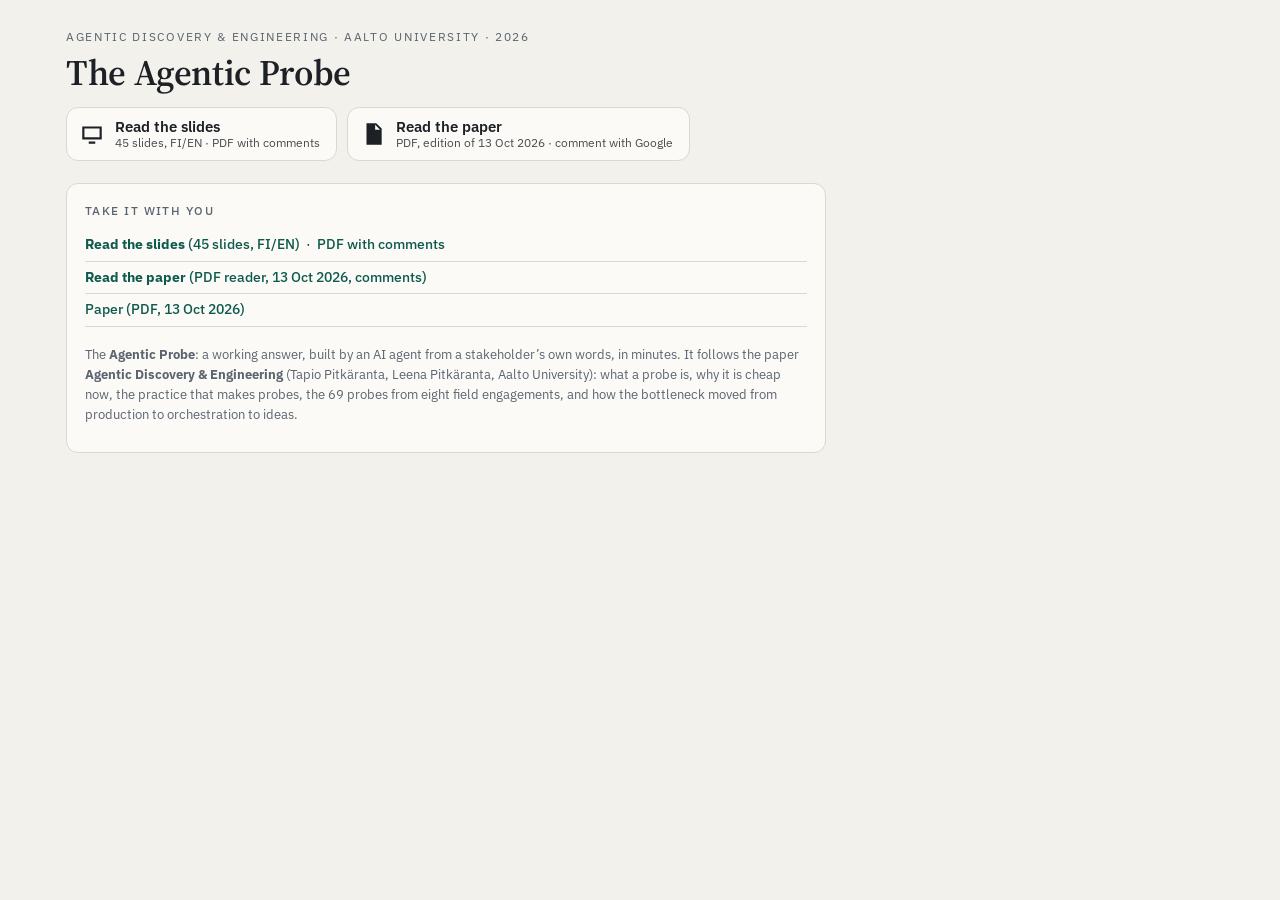
==== agentic-discovery/index.html @ 9e7804da "Publish agentic-discovery (45 slides per language, 20261013-0651)" ====
<!DOCTYPE html>
<html lang="en"><head><meta charset="utf-8">
<meta name="viewport" content="width=device-width,initial-scale=1,viewport-fit=cover">
<meta name="robots" content="noindex,nofollow">
<title>The Agentic Probe — Talk</title>
<link rel="preconnect" href="https://fonts.googleapis.com"><link rel="preconnect" href="https://fonts.gstatic.com" crossorigin>
<link href="https://fonts.googleapis.com/css2?family=IBM+Plex+Sans:wght@400;500;600&family=IBM+Plex+Mono:wght@400&family=Source+Serif+4:opsz,wght@8..60,400;8..60,500;8..60,600;8..60,700&family=Inter:wght@400;500;600;700&family=JetBrains+Mono:wght@400;500;600&display=swap" rel="stylesheet">
<link rel="icon" href="data:image/svg+xml,%3Csvg xmlns='http://www.w3.org/2000/svg' viewBox='0 0 32 32'%3E%3Crect width='32' height='32' rx='7' fill='%230e5a4c'/%3E%3Cpath d='M12 9l12 7-12 7z' fill='%23fbfaf7'/%3E%3C/svg%3E">
<style>
/* ---- The deck's own styles (talk/deck.html), scoped under .deck.v-talk by tools/build.mjs ---- */
.deck.v-talk{
  --paper:#f6f4ee; --card:#ffffff; --ink:#151821; --ink2:#3a3f4d; --muted:#6b7080; --line:#dedad0; --line2:#ebe8df;
  --ad:#0d7a6b; --ad-2:#14a08c; --ad-soft:#d9efe9; --ad-tint:#eef8f5;
  --ae:#4038b8; --ae-2:#6a63e0; --ae-soft:#e2e0f8; --ae-tint:#f1f0fc;
  --hot:#e0561b; --hot-soft:#fde6d8; --amber:#b86e0b; --amber-soft:#fbefd9;
  --night:#0d1220; --night-2:#161d31; --night-ink:#eef0f6; --night-muted:#9aa3b8;
  --serif:"Source Serif 4", Georgia, serif; --sans:Inter, system-ui, sans-serif; --mono:"JetBrains Mono", ui-monospace, monospace;
}
.deck.v-talk *{box-sizing:border-box;margin:0;padding:0}
.deck.v-talk #stage{position:fixed;left:50%;top:50%;width:1280px;height:720px;transform-origin:0 0}
.deck.v-talk .slide{position:absolute;inset:0;width:1280px;height:720px;background:var(--paper);overflow:hidden;
  opacity:0;pointer-events:none;transition:opacity .45s ease}
.deck.v-talk .slide.active{opacity:1;pointer-events:auto}
.deck.v-talk .slide{color:var(--ink)}
.deck.v-talk .slide.dark{color:var(--night-ink);background:radial-gradient(1200px 700px at 78% 30%, var(--c-1b2440) 0%, var(--night) 62%);color:var(--night-ink)}
.deck.v-talk .kicker{position:absolute;left:72px;top:52px;font:600 13px/1 var(--mono);letter-spacing:.14em;text-transform:uppercase;color:var(--muted);display:flex;gap:10px;align-items:center}
.deck.v-talk .kicker i{width:8px;height:8px;border-radius:50%;background:var(--ad);display:inline-block}
.deck.v-talk .dark .kicker{color:var(--night-muted)}
.deck.v-talk h1{position:absolute;left:72px;top:80px;width:1136px;font:600 42px/1.14 var(--serif);letter-spacing:-.012em;color:var(--ink)}
.deck.v-talk .dark h1{color:var(--night-head)}
.deck.v-talk h1 em{font-style:normal;color:var(--ad)}
.deck.v-talk .lede{position:absolute;left:72px;top:190px;width:1000px;font:400 19px/1.5 var(--sans);color:var(--ink2)}
.deck.v-talk .foot{position:absolute;left:72px;right:72px;bottom:28px;display:flex;justify-content:space-between;font:500 12px/1 var(--mono);color:var(--muted);letter-spacing:.04em;border-top:1px solid var(--line);padding-top:12px}
.deck.v-talk .dark .foot{border-color:var(--c-27304a);color:var(--night-muted)}
.deck.v-talk .src{position:absolute;left:72px;bottom:58px;font:400 12.5px/1.4 var(--sans);color:var(--muted);width:1136px}
.deck.v-talk .dark .src{color:var(--night-muted)}
.deck.v-talk svg text{font-family:var(--sans)}
.deck.v-talk .slide svg text{fill:var(--ink)}
.deck.v-talk .slide.dark svg text{fill:var(--night-ink)}
.deck.v-talk .mono{font-family:var(--mono)}
.deck.v-talk b,.deck.v-talk strong{font-weight:600}
.deck.v-talk .card{background:var(--card);border:1px solid var(--line);border-radius:14px}
.deck.v-talk .tag{display:inline-block;font:600 11px/1 var(--mono);letter-spacing:.12em;text-transform:uppercase;padding:6px 9px;border-radius:999px}
.deck.v-talk .tag.ad{background:var(--ad-soft);color:var(--ad)}
.deck.v-talk .tag.ae{background:var(--ae-soft);color:var(--ae)}
.deck.v-talk .tag.hot{background:var(--hot-soft);color:var(--hot)}
.deck.v-talk .tag.am{background:var(--amber-soft);color:var(--amber)}
.deck.v-talk .a{opacity:0;transform:translateY(12px)}
.deck.v-talk .slide.active .a{animation:up .7s cubic-bezier(.2,.7,.2,1) forwards;animation-delay:var(--d,0s)}
.deck.v-talk .grow{transform:scaleX(0);transform-box:fill-box;transform-origin:left center}
.deck.v-talk .slide.active .grow{animation:gx .9s cubic-bezier(.2,.7,.2,1) forwards;animation-delay:var(--d,.2s)}
.deck.v-talk .growy{transform:scaleY(0);transform-box:fill-box;transform-origin:center bottom}
.deck.v-talk .slide.active .growy{animation:gy .9s cubic-bezier(.2,.7,.2,1) forwards;animation-delay:var(--d,.2s)}
.deck.v-talk .draw{stroke-dasharray:var(--len,1200);stroke-dashoffset:var(--len,1200)}
.deck.v-talk .slide.active .draw{animation:dr 1.4s ease forwards;animation-delay:var(--d,.2s)}
.deck.v-talk .flow{animation:flow 3.2s linear infinite;animation-delay:var(--d,0s);opacity:0}
.deck.v-talk .pulse{animation:pulse 2.4s ease-in-out infinite}
.deck.v-talk #bar{position:fixed;left:0;bottom:0;height:3px;background:var(--ad-2);transition:width .4s ease;z-index:5}
.deck.v-talk #notes{position:fixed;left:0;right:0;bottom:0;max-height:34vh;overflow:auto;background:rgba(10,13,22,.96);color:var(--c-e8eaf2);
  font:400 17px/1.6 var(--sans);padding:18px 28px 26px;border-top:1px solid var(--c-2a3350);display:none;z-index:6}
.deck.v-talk #notes h4{font:600 12px/1 var(--mono);letter-spacing:.12em;text-transform:uppercase;color:var(--c-8f99b3);margin-bottom:10px}
.deck.v-talk #notes p{margin:0 0 .6em;max-width:1100px}
.deck.v-talk #hint{position:fixed;right:16px;top:12px;font:500 12px/1 var(--mono);color:var(--c-7d869c);z-index:4;opacity:.8}
.deck.v-talk #hint kbd{border:1px solid var(--c-39425c);border-radius:4px;padding:2px 5px;margin:0 2px;color:var(--c-c9cfdd)}
.deck.v-talk aside.notes{display:none}
.deck.v-talk #tbar{display:none}
.deck.v-talk #tbar button{width:40px;height:40px;border-radius:50%;border:0;background:transparent;color:inherit;font:400 24px/1 var(--sans);cursor:pointer;-webkit-tap-highlight-color:transparent}
.deck.v-talk #tbar button:active{background:rgba(255,255,255,.14)}
.deck.v-talk #tbar #tStyle,.deck.v-talk #tbar #tFs{font:600 14px/1 var(--sans);width:36px;height:36px;color:#b8c0d4}
.deck.v-talk #tbar #tPos{min-width:58px;text-align:center;letter-spacing:.04em}
.deck.v-talk #tbar .sp{width:1px;height:20px;background:rgba(255,255,255,.18);margin:0 2px}
.deck.v-talk #rot{display:none}
.deck.v-talk #s0 .ttl{position:absolute;left:72px;top:150px;width:560px;font:600 76px/1.0 var(--serif);letter-spacing:-.02em;color:var(--night-head)}
.deck.v-talk #s0 .ttl span{color:var(--c-7fe0cc)}
.deck.v-talk #s0 .sub{position:absolute;left:72px;top:330px;width:540px;font:400 25px/1.34 var(--serif);color:var(--c-d7dbe7)}
.deck.v-talk #s0 .sub em{font-style:normal;color:var(--c-ff9a62)}
.deck.v-talk #s0 .who{position:absolute;left:72px;top:450px;font:500 16px/1.6 var(--sans);color:var(--c-c3c9d8)}
.deck.v-talk #s0 .who small{display:block;color:var(--night-muted);font-size:14px}
.deck.v-talk #s0 .art{position:absolute;left:640px;top:96px;width:590px;height:420px}
.deck.v-talk #s0 .stats{position:absolute;left:72px;right:72px;top:560px;display:grid;grid-template-columns:repeat(4,1fr);gap:16px}
.deck.v-talk #s0 .stats div{border-top:1px solid var(--c-2b3552);padding-top:14px}
.deck.v-talk #s0 .stats b{display:block;font:600 34px/1 var(--serif);color:var(--night-head)}
.deck.v-talk #s0 .stats span{font:400 14px/1.4 var(--sans);color:var(--night-muted)}
.deck.v-talk #s0 .stats div:first-child b{color:var(--c-7fe0cc)}
.deck.v-talk #s1 .defq{position:absolute;left:72px;top:200px;width:560px;padding:16px 20px;font:400 18px/1.45 var(--serif);color:var(--ink2);border-left:4px solid var(--ad)}
.deck.v-talk #s1 .defq small{display:block;font:600 11px/1 var(--mono);letter-spacing:.12em;color:var(--ad);margin-bottom:8px}
.deck.v-talk #s1 .defq b{color:var(--ink)}
.deck.v-talk #s1 .props{position:absolute;left:72px;top:408px;width:560px;display:flex;flex-direction:column;gap:12px}
.deck.v-talk #s1 .prop{display:grid;grid-template-columns:44px 1fr;gap:14px;align-items:center}
.deck.v-talk #s1 .prop svg{width:44px;height:44px}
.deck.v-talk #s1 .prop h3{font:600 18px/1.2 var(--serif);color:var(--ink)}
.deck.v-talk #s1 .prop p{font:400 14.5px/1.4 var(--sans);color:var(--ink2);margin-top:2px}
.deck.v-talk #s1 .vs{position:absolute;left:668px;top:200px;width:540px}
.deck.v-talk #s1 .vh,.deck.v-talk #s1 .vr{display:grid;grid-template-columns:118px 1fr 1fr;gap:10px;align-items:stretch}
.deck.v-talk #s1 .vh{margin-bottom:8px}
.deck.v-talk #s1 .vh b{font:600 12px/1 var(--mono);letter-spacing:.12em;text-transform:uppercase;padding:9px 12px;border-radius:8px}
.deck.v-talk #s1 .vh .pt{background:var(--c-ecebe6);color:var(--c-6a6d76)}
.deck.v-talk #s1 .vh .pr{background:var(--ad);color:var(--c-fff-fg)}
.deck.v-talk #s1 .vr{margin-bottom:8px}
.deck.v-talk #s1 .vr span{font:500 12.5px/1.3 var(--sans);color:var(--muted);padding-top:8px}
.deck.v-talk #s1 .vr i{font-style:normal;font:400 14px/1.35 var(--sans);padding:8px 12px;border-radius:8px}
.deck.v-talk #s1 .vr .pt{background:var(--c-f1f0eb);color:var(--c-6a6d76)}
.deck.v-talk #s1 .vr .pr{background:var(--ad-tint);color:var(--ink);border:1px solid var(--ad-soft)}
.deck.v-talk #s1 .echo{position:absolute;left:668px;top:478px;width:540px;display:grid;grid-template-columns:1fr 34px 1.25fr;align-items:center}
.deck.v-talk #s1 .bub{padding:12px 14px;border-radius:14px;font:400 16px/1.3 var(--serif)}
.deck.v-talk #s1 .bub small{display:block;font:600 10.5px/1 var(--mono);letter-spacing:.12em;text-transform:uppercase;margin-bottom:7px}
.deck.v-talk #s1 .bub.old{background:var(--c-ecebe6);color:var(--c-6a6d76)}
.deck.v-talk #s1 .bub.new{background:var(--ad);color:var(--c-fff-fg)}
.deck.v-talk #s1 .bub.new small{color:var(--c-b9efe3)}
.deck.v-talk #s1 .arr{text-align:center;font:400 24px/1 var(--sans);color:var(--ad)}
.deck.v-talk #s2 .stair{position:absolute;left:60px;top:206px;width:720px;height:380px}
.deck.v-talk #s2 .facts{position:absolute;left:824px;top:206px;width:384px;display:flex;flex-direction:column;gap:12px}
.deck.v-talk #s2 .fact{padding:12px 18px 11px}
.deck.v-talk #s2 .fact b{display:block;font:600 30px/1 var(--serif);color:var(--hot)}
.deck.v-talk #s2 .fact p{font:400 15px/1.42 var(--sans);color:var(--ink2);margin-top:6px}
.deck.v-talk #s2 .fact small{display:block;font:500 11.5px/1.3 var(--mono);color:var(--muted);margin-top:6px}
.deck.v-talk #s2 .premise{position:absolute;left:72px;top:612px;width:1136px;font:italic 400 19px/1.3 var(--serif);color:var(--ink2)}
.deck.v-talk #s2 .premise b{font-style:normal;color:var(--ink)}
.deck.v-talk #s3 .chart{position:absolute;left:60px;top:218px;width:1160px;height:300px}
.deck.v-talk #s3 .calls{position:absolute;left:72px;top:530px;width:1136px;display:grid;grid-template-columns:1fr 1fr 1.3fr;gap:16px}
.deck.v-talk #s3 .calls div{padding:14px 18px}
.deck.v-talk #s3 .calls b{font:600 28px/1 var(--serif);color:var(--ink);display:block}
.deck.v-talk #s3 .calls span{font:400 14.5px/1.4 var(--sans);color:var(--ink2);display:block;margin-top:6px}
.deck.v-talk #s3 .calls .key{background:var(--ad-tint);border-color:var(--ad-soft)}
.deck.v-talk #s3 .calls .key b{color:var(--ad)}
.deck.v-talk #s6 .flowsvg{position:absolute;left:72px;top:212px;width:1136px;height:330px}
.deck.v-talk #s6 .cmpx{position:absolute;left:72px;top:552px;width:1136px;display:grid;grid-template-columns:1fr 1fr;gap:18px}
.deck.v-talk #s6 .cmpx div{padding:12px 16px;font:400 15px/1.45 var(--sans);color:var(--ink2);border-left:4px solid}
.deck.v-talk #s6 .cmpx .l{border-color:var(--ad);background:var(--ad-tint)}
.deck.v-talk #s6 .cmpx .r{border-color:var(--ae);background:var(--ae-tint)}
.deck.v-talk #s6 .cmpx b{color:var(--ink)}
.deck.v-talk #s4 .types{position:absolute;left:72px;top:204px;width:1136px;display:grid;grid-template-columns:repeat(4,1fr);gap:16px}
.deck.v-talk #s4 .type{padding:16px 16px;height:356px}
.deck.v-talk #s4 .type svg{width:100%;height:150px;display:block;border-radius:8px;background:var(--ad-tint)}
.deck.v-talk #s4 .type h3{font:600 20px/1.2 var(--serif);margin-top:16px;color:var(--ink)}
.deck.v-talk #s4 .type p{font:400 14px/1.45 var(--sans);color:var(--ink2);margin-top:6px}
.deck.v-talk #s4 .type p.w{font:600 12px/1.3 var(--mono);letter-spacing:.06em;text-transform:uppercase;color:var(--ad);margin-top:8px}
.deck.v-talk #s4 .trait{position:absolute;left:72px;top:592px;width:1136px;font:400 18px/1.4 var(--serif);color:var(--ink2)}
.deck.v-talk #s4 .trait b{color:var(--ink)}
.deck.v-talk #s5 .modes{position:absolute;left:72px;top:206px;width:1136px;display:grid;grid-template-columns:1fr 1fr;gap:22px}
.deck.v-talk #s5 .md{padding:16px 20px 14px;height:404px;position:relative}
.deck.v-talk #s5 .md h3{font:600 22px/1.2 var(--serif);margin:10px 0 2px}
.deck.v-talk #s5 .md .q{font:italic 400 16px/1.3 var(--serif);color:var(--muted)}
.deck.v-talk #s5 .md svg{width:100%;height:168px;display:block;margin-top:6px}
.deck.v-talk #s5 .quote{font:400 16.5px/1.4 var(--serif);padding:10px 14px;border-radius:10px;margin-top:6px}
.deck.v-talk #s5 .pv .quote{background:var(--amber-soft);color:var(--c-5d3a07)}
.deck.v-talk #s5 .sp .quote{background:var(--ad-tint);color:var(--c-0b4a41)}
.deck.v-talk #s5 .out{font:400 14px/1.4 var(--sans);color:var(--ink2);margin-top:10px}
.deck.v-talk #s5 .both{position:absolute;left:72px;top:626px;width:1136px;font:400 17px/1.3 var(--sans);color:var(--ink2)}
.deck.v-talk #s5 .both b{color:var(--ink)}
.deck.v-talk #s7 .roles{position:absolute;left:72px;top:198px;width:1136px;display:grid;grid-template-columns:repeat(3,1fr);gap:18px}
.deck.v-talk #s7 .role{padding:16px 18px;display:grid;grid-template-columns:56px 1fr;gap:14px;align-items:start;height:128px}
.deck.v-talk #s7 .role svg{width:56px;height:56px}
.deck.v-talk #s7 .role h3{font:600 20px/1.1 var(--serif)}
.deck.v-talk #s7 .role p{font:400 14.5px/1.4 var(--sans);color:var(--ink2);margin-top:6px}
.deck.v-talk #s7 .role.orc{border:2px solid var(--hot);background:var(--c-fffaf6)}
.deck.v-talk #s7 .pipe{position:absolute;left:72px;top:352px;width:1136px;height:210px}
.deck.v-talk #s7 .note{position:absolute;left:72px;top:582px;width:1136px;display:grid;grid-template-columns:1fr 1fr;gap:18px}
.deck.v-talk #s7 .note div{padding:12px 16px;font:400 15px/1.45 var(--sans);color:var(--ink2)}
.deck.v-talk #s7 .note .zero{background:var(--ad-tint);border-color:var(--ad-soft)}
.deck.v-talk #s7 .note .warn{background:var(--hot-soft);border-color:var(--c-f7cfb8)}
.deck.v-talk #s7 .note b{color:var(--ink)}
.deck.v-talk #s8 .rings{position:absolute;left:84px;top:180px;width:470px;height:470px}
.deck.v-talk #s8 .layers{position:absolute;left:620px;top:212px;width:588px;display:flex;flex-direction:column;gap:12px}
.deck.v-talk #s8 .lyr{display:grid;grid-template-columns:14px 1fr;gap:14px;padding:12px 16px}
.deck.v-talk #s8 .lyr i{width:14px;height:14px;border-radius:50%;margin-top:5px}
.deck.v-talk #s8 .lyr h3{font:600 17px/1.25 var(--sans)}
.deck.v-talk #s8 .lyr p{font:400 14.5px/1.42 var(--sans);color:var(--ink2);margin-top:3px}
.deck.v-talk #s8 .obs{padding:14px 18px;background:var(--night);color:var(--c-e7eaf2);border:0;font:400 16px/1.45 var(--serif)}
.deck.v-talk #s8 .obs small{display:block;font:600 11px/1 var(--mono);letter-spacing:.12em;color:var(--c-7fe0cc);margin-bottom:8px}
.deck.v-talk #s9 .nums{position:absolute;left:72px;top:206px;width:440px;display:grid;grid-template-columns:1fr 1fr;gap:14px}
.deck.v-talk #s9 .num{padding:16px 18px;height:132px}
.deck.v-talk #s9 .num b{display:block;font:600 46px/1 var(--serif);color:var(--ink)}
.deck.v-talk #s9 .num span{display:block;font:400 14px/1.35 var(--sans);color:var(--ink2);margin-top:8px}
.deck.v-talk #s9 .num.hl{background:var(--ad);border-color:var(--ad)}
.deck.v-talk #s9 .num.hl b,.deck.v-talk #s9 .num.hl span{color:var(--c-fff-fg)}
.deck.v-talk #s9 .cats{position:absolute;left:548px;top:200px;width:660px;height:420px}
.deck.v-talk #s9 .legend{position:absolute;left:548px;top:622px;font:400 13px/1 var(--sans);color:var(--muted);display:flex;gap:18px;align-items:center}
.deck.v-talk #s9 .legend i{display:inline-block;width:12px;height:12px;border-radius:3px;margin-right:6px;vertical-align:-2px}
.deck.v-talk #s10 .sq{position:absolute;left:60px;top:196px;width:420px;height:420px}
.deck.v-talk #s10 .lol{position:absolute;left:520px;top:206px;width:690px;height:360px}
.deck.v-talk #s10 .agg{position:absolute;left:520px;top:576px;width:688px;font:400 15px/1.45 var(--sans);color:var(--ink2)}
.deck.v-talk #s10 .agg b{color:var(--ink)}
.deck.v-talk #s11 .burst{position:absolute;left:60px;top:200px;width:1160px;height:330px}
.deck.v-talk #s11 .facts4{position:absolute;left:72px;top:548px;width:1136px;display:grid;grid-template-columns:repeat(4,1fr);gap:16px}
.deck.v-talk #s11 .facts4 div{padding:12px 16px}
.deck.v-talk #s11 .facts4 b{display:block;font:600 30px/1 var(--serif)}
.deck.v-talk #s11 .facts4 span{display:block;font:400 13.5px/1.35 var(--sans);color:var(--ink2);margin-top:6px}
.deck.v-talk #s12 .stages{position:absolute;left:72px;top:206px;width:1136px;display:grid;grid-template-columns:repeat(3,1fr);gap:20px}
.deck.v-talk #s12 .stg{background:var(--night-2);border:1px solid var(--c-27304a);border-radius:14px;padding:16px 18px 16px;height:318px}
.deck.v-talk #s12 .stg .n{font:600 12px/1 var(--mono);letter-spacing:.12em;color:var(--night-muted)}
.deck.v-talk #s12 .stg h3{font:600 21px/1.2 var(--serif);color:var(--night-head);margin:8px 0 4px}
.deck.v-talk #s12 .stg .cc{font:500 13.5px/1.3 var(--mono);color:var(--c-aab3c8)}
.deck.v-talk #s12 .stg svg{width:100%;height:118px;margin:10px 0 6px;display:block}
.deck.v-talk #s12 .stg p{font:400 14.5px/1.42 var(--sans);color:var(--c-cfd5e2)}
.deck.v-talk #s12 .stg .lim{margin-top:10px;font:600 14px/1.3 var(--sans);color:var(--c-ff9a62)}
.deck.v-talk #s12 .stg .lim.ok{color:var(--c-7fe0cc)}
.deck.v-talk #s12 .take{position:absolute;left:72px;top:562px;width:1136px;font:400 23px/1.35 var(--serif);color:var(--c-e8ebf3)}
.deck.v-talk #s12 .take em{font-style:normal;color:var(--c-ff9a62)}
.deck.v-talk #s13 .cases{position:absolute;left:72px;top:214px;width:560px;display:flex;flex-direction:column;gap:14px}
.deck.v-talk #s13 .case{padding:14px 18px}
.deck.v-talk #s13 .case h3{font:600 17px/1.25 var(--sans)}
.deck.v-talk #s13 .case .path{display:flex;align-items:center;gap:8px;margin-top:10px;flex-wrap:wrap}
.deck.v-talk #s13 .case .path span{font:500 12.5px/1 var(--sans);padding:7px 9px;border-radius:8px;background:var(--c-eeece6);color:var(--ink2)}
.deck.v-talk #s13 .case .path span.cf{background:var(--amber-soft);color:var(--c-6b4307)}
.deck.v-talk #s13 .case .path i{font-style:normal;color:var(--muted)}
.deck.v-talk #s13 .big{position:absolute;left:660px;top:214px;width:548px;height:392px;padding:16px 20px}
.deck.v-talk #s13 .big h3{font:600 17px/1.25 var(--sans)}
.deck.v-talk #s13 .big svg{width:100%;height:300px;display:block;margin-top:6px}
.deck.v-talk #s13 .scope{position:absolute;left:72px;top:626px;width:1136px;font:400 14px/1.4 var(--sans);color:var(--muted)}
.deck.v-talk #s15 .tl{position:absolute;left:72px;top:206px;width:1136px;height:180px}
.deck.v-talk #s15 .line{position:absolute;left:72px;top:418px;width:1136px;display:grid;grid-template-columns:330px 40px 1fr;align-items:stretch}
.deck.v-talk #s15 .q{background:var(--ad);color:var(--c-fff-fg);border-radius:14px;padding:18px 20px}
.deck.v-talk #s15 .q small{font:600 11px/1 var(--mono);letter-spacing:.12em;color:var(--c-b9efe3);display:block;margin-bottom:8px}
.deck.v-talk #s15 .q b{font:600 24px/1.2 var(--serif);display:block}
.deck.v-talk #s15 .q span{font:400 14px/1.4 var(--sans);color:var(--c-d6f3ec);display:block;margin-top:8px}
.deck.v-talk #s15 .gap{display:flex;align-items:center;justify-content:center;font:400 28px/1 var(--sans);color:var(--muted)}
.deck.v-talk #s15 .fac{background:var(--ae-tint);border:1px solid var(--ae-soft);border-radius:14px;padding:16px 20px}
.deck.v-talk #s15 .fac small{font:600 11px/1 var(--mono);letter-spacing:.12em;color:var(--ae);display:block}
.deck.v-talk #s15 .steps{display:flex;gap:10px;align-items:center;margin:14px 0 12px}
.deck.v-talk #s15 .steps span{flex:1;text-align:center;font:600 16px/1 var(--sans);padding:14px 0;background:var(--c-fff-bg);border:1px solid var(--ae-soft);border-radius:10px;color:var(--ae)}
.deck.v-talk #s15 .steps i{font-style:normal;color:var(--ae-2)}
.deck.v-talk #s15 .fac p{font:400 14px/1.4 var(--sans);color:var(--ink2)}
.deck.v-talk #s15 .sib{position:absolute;left:72px;top:600px;width:1136px;font:400 18px/1.4 var(--serif);color:var(--ink2)}
.deck.v-talk #s15 .sib b{color:var(--ink)}
.deck.v-talk #s16 .lims{position:absolute;left:72px;top:206px;width:1136px;display:grid;grid-template-columns:repeat(3,1fr);gap:16px}
.deck.v-talk #s16 .lim{padding:16px 18px;height:196px;position:relative}
.deck.v-talk #s16 .lim .k{font:600 12px/1 var(--mono);color:var(--hot);letter-spacing:.1em}
.deck.v-talk #s16 .lim h3{font:600 18px/1.25 var(--serif);margin:8px 0 6px}
.deck.v-talk #s16 .lim p{font:400 14px/1.42 var(--sans);color:var(--ink2)}
.deck.v-talk #s16 .lim .t{position:absolute;left:18px;right:18px;bottom:14px;font:500 12.5px/1.3 var(--sans);color:var(--ad)}
.deck.v-talk #s17 .imp{position:absolute;left:72px;top:206px;width:1136px;display:grid;grid-template-columns:repeat(3,1fr);gap:18px}
.deck.v-talk #s17 .do{padding:20px 20px 18px;height:220px;background:var(--night-2);border:1px solid var(--c-27304a);border-radius:14px}
.deck.v-talk #s17 .do svg{width:44px;height:44px}
.deck.v-talk #s17 .do h3{font:600 22px/1.2 var(--serif);color:var(--night-head);margin:12px 0 8px}
.deck.v-talk #s17 .do p{font:400 14.5px/1.45 var(--sans);color:var(--c-c7cede)}
.deck.v-talk #s17 .contrib{position:absolute;left:72px;top:452px;width:1136px;display:grid;grid-template-columns:repeat(5,1fr);gap:12px}
.deck.v-talk #s17 .contrib div{border-top:2px solid var(--c-2f3a5a);padding-top:10px;font:400 13px/1.4 var(--sans);color:var(--c-aeb6ca)}
.deck.v-talk #s17 .contrib b{display:block;font:600 12px/1 var(--mono);color:var(--c-7fe0cc);letter-spacing:.08em;margin-bottom:6px}
.deck.v-talk #s17 .end{position:absolute;left:72px;top:548px;width:1136px;font:600 27px/1.25 var(--serif);color:var(--night-head)}
.deck.v-talk #s17 .end em{font-style:normal;color:var(--c-ff9a62)}
.deck.v-talk #s17 .contact{position:absolute;left:72px;top:640px;font:400 14px/1.4 var(--sans);color:var(--night-muted)}
.deck.v-talk{--c-0a0d16:#0a0d16;--c-0b4a41:#0b4a41;--c-0b5a4f:#0b5a4f;--c-0d7a6b:#0d7a6b;--c-0f2b2b:#0f2b2b;--c-14a08c:#14a08c;--c-151821:#151821;--c-161d31:#161d31;--c-1a1f3d:#1a1f3d;--c-1b2440:#1b2440;--c-1d2440:#1d2440;--c-27304a:#27304a;--c-2a1a17:#2a1a17;--c-2a3350:#2a3350;--c-2b3552:#2b3552;--c-2f3a5a:#2f3a5a;--c-39425c:#39425c;--c-3a3f4d:#3a3f4d;--c-3a4566:#3a4566;--c-4038b8:#4038b8;--c-5d3a07:#5d3a07;--c-6a6d76:#6a6d76;--c-6b4307:#6b4307;--c-6b7080:#6b7080;--c-7d869c:#7d869c;--c-7fe0cc:#7fe0cc;--c-8a5207:#8a5207;--c-8a8f9c:#8a8f9c;--c-8f99b3:#8f99b3;--c-9aa0ab:#9aa0ab;--c-9aa3b8:#9aa3b8;--c-a9b2ff:#a9b2ff;--c-aab3c8:#aab3c8;--c-aeb6ca:#aeb6ca;--c-b8460f:#b8460f;--c-b86e0b:#b86e0b;--c-b9b5ab:#b9b5ab;--c-b9efe3:#b9efe3;--c-c3c9d8:#c3c9d8;--c-c7cede:#c7cede;--c-c9cfdd:#c9cfdd;--c-cdc9ff:#cdc9ff;--c-cfcac0:#cfcac0;--c-cfd5e2:#cfd5e2;--c-d6f3ec:#d6f3ec;--c-d7dbe7:#d7dbe7;--c-d9efe9:#d9efe9;--c-e0561b:#e0561b;--c-e2e0f8:#e2e0f8;--c-e3dfd5:#e3dfd5;--c-e7eaf2:#e7eaf2;--c-e8eaf2:#e8eaf2;--c-e8ebf3:#e8ebf3;--c-e9b949:#e9b949;--c-e9eeec:#e9eeec;--c-ecebe6:#ecebe6;--c-eeece6:#eeece6;--c-f0b597:#f0b597;--c-f1f0eb:#f1f0eb;--c-f7cfb8:#f7cfb8;--c-fbefd9:#fbefd9;--c-fde6d8:#fde6d8;--c-ff7a3d:#ff7a3d;--c-ff9a62:#ff9a62;--c-fff-bg:#fff;--c-fff-fg:#fff;--c-fffaf6:#fffaf6;--night-head:#fff}
[data-style="midnight"] .deck.v-talk .slide{--r-paper:#0f1424;--r-card:#171e33;--r-ink:#eef1f8;--r-ink2:#c9cfdd;--r-muted:#9aa3b8;--r-muted2:#7f88a0;--r-line:#2a3352;--r-line2:#34406a;--r-grid:#222b47;--r-neutral:#4a5470;--r-neutral-soft:#1f2740;--r-ad:#3fd0b6;--r-ad2:#7fe0cc;--r-ad-soft:#143a38;--r-ad-tint:#12302f;--r-ad-pale:#06231f;--r-ad-deep:#b9efe3;--r-ae:#8f97ff;--r-ae2:#b3b8ff;--r-ae-soft:#23284d;--r-ae-tint:#1b2042;--r-ae-pale:#141838;--r-hot:#ff8a4c;--r-hot-soft:#3a2216;--r-hot-deep:#ffb38a;--r-hot-line:#6b3a22;--r-hot-tint:#26180f;--r-amber:#f0b44c;--r-amber-soft:#33270f;--r-amber-deep:#f6d08a;--r-gold:#c99a2e;--r-night:#0a0e1a;--r-night2:#121a2e;--r-night3:#18203a;--r-night-line:#2a3352;--r-night-ink:#eef0f6;--r-night-muted:#9aa3b8;--r-mint:#7fe0cc;--r-mint2:#3fd0b6;--r-mint-deep:#0f2b2b;--r-peach:#ff9a62;--r-peach2:#ff7a3d;--r-peach-deep:#2a1a17;--r-peri:#a9b2ff;--r-peri2:#7f8cff;--r-on-accent:#0a0e1a;--r-night-head:#ffffff;--r-stage:#05070d;--paper:var(--r-paper);--card:var(--r-card);--ink:var(--r-ink);--ink2:var(--r-ink2);--muted:var(--r-muted);--line:var(--r-line);--line2:var(--r-line2);--ad:var(--r-ad);--ad-2:var(--r-ad2);--ad-soft:var(--r-ad-soft);--ad-tint:var(--r-ad-tint);--ae:var(--r-ae);--ae-2:var(--r-ae2);--ae-soft:var(--r-ae-soft);--ae-tint:var(--r-ae-tint);--hot:var(--r-hot);--hot-soft:var(--r-hot-soft);--amber:var(--r-amber);--amber-soft:var(--r-amber-soft);--night:var(--r-night);--night-2:var(--r-night2);--night-ink:var(--r-night-ink);--night-muted:var(--r-night-muted);--c-0a0d16:var(--r-stage);--c-0b4a41:var(--r-ad-deep);--c-0b5a4f:var(--r-ad-deep);--c-0d7a6b:var(--r-ad);--c-0f2b2b:var(--r-mint-deep);--c-14a08c:var(--r-ad2);--c-151821:var(--r-ink);--c-161d31:var(--r-night2);--c-1a1f3d:var(--r-night3);--c-1b2440:var(--r-night3);--c-1d2440:var(--r-night3);--c-27304a:var(--r-night-line);--c-2a1a17:var(--r-peach-deep);--c-2a3350:var(--r-night-line);--c-2b3552:var(--r-night-line);--c-2f3a5a:var(--r-night-line);--c-39425c:var(--r-night-line);--c-3a3f4d:var(--r-ink2);--c-3a4566:var(--r-night-line);--c-4038b8:var(--r-ae);--c-5d3a07:var(--r-amber-deep);--c-6a6d76:var(--r-muted);--c-6b4307:var(--r-amber-deep);--c-6b7080:var(--r-muted);--c-7d869c:var(--r-night-muted);--c-7fe0cc:var(--r-mint);--c-8a5207:var(--r-amber-deep);--c-8a8f9c:var(--r-muted2);--c-8f99b3:var(--r-night-muted);--c-9aa0ab:var(--r-muted2);--c-9aa3b8:var(--r-night-muted);--c-a9b2ff:var(--r-peri);--c-aab3c8:var(--r-night-muted);--c-aeb6ca:var(--r-night-muted);--c-b8460f:var(--r-hot-deep);--c-b86e0b:var(--r-amber);--c-b9b5ab:var(--r-neutral);--c-b9efe3:var(--r-ad-pale);--c-c3c9d8:var(--r-night-ink);--c-c7cede:var(--r-night-ink);--c-c9cfdd:var(--r-night-ink);--c-cdc9ff:var(--r-ae-pale);--c-cfcac0:var(--r-line2);--c-cfd5e2:var(--r-night-ink);--c-d6f3ec:var(--r-ad-pale);--c-d7dbe7:var(--r-night-ink);--c-d9efe9:var(--r-ad-soft);--c-e0561b:var(--r-hot);--c-e2e0f8:var(--r-ae-soft);--c-e3dfd5:var(--r-grid);--c-e7eaf2:var(--r-night-ink);--c-e8eaf2:var(--r-night-ink);--c-e8ebf3:var(--r-night-ink);--c-e9b949:var(--r-gold);--c-e9eeec:var(--r-ad-tint);--c-ecebe6:var(--r-neutral-soft);--c-eeece6:var(--r-neutral-soft);--c-f0b597:var(--r-hot-line);--c-f1f0eb:var(--r-neutral-soft);--c-f7cfb8:var(--r-hot-line);--c-fbefd9:var(--r-amber-soft);--c-fde6d8:var(--r-hot-soft);--c-ff7a3d:var(--r-peach2);--c-ff9a62:var(--r-peach);--c-fff-bg:var(--r-card);--c-fff-fg:var(--r-on-accent);--c-fffaf6:var(--r-hot-tint);--night-head:var(--r-night-head)}
[data-style="nordic"] .deck.v-talk .slide{--r-paper:#f4f7fa;--r-card:#ffffff;--r-ink:#0f1b2d;--r-ink2:#34445c;--r-muted:#5f6f86;--r-muted2:#8593a8;--r-line:#d5dde7;--r-line2:#c3cfdc;--r-grid:#e1e8f0;--r-neutral:#b7c2cf;--r-neutral-soft:#e6ebf1;--r-ad:#1f6f5c;--r-ad2:#2f9479;--r-ad-soft:#d5ebe3;--r-ad-tint:#edf6f2;--r-ad-pale:#c9eadd;--r-ad-deep:#13493c;--r-ae:#1d4e89;--r-ae2:#3b74b8;--r-ae-soft:#dbe6f4;--r-ae-tint:#f0f5fb;--r-ae-pale:#c8dbf2;--r-hot:#e2574c;--r-hot-soft:#fbe1de;--r-hot-deep:#b23a31;--r-hot-line:#f2b3ad;--r-hot-tint:#fff7f6;--r-amber:#c07a12;--r-amber-soft:#f8ecd5;--r-amber-deep:#6f4608;--r-gold:#e3b341;--r-night:#0d1b2e;--r-night2:#13263f;--r-night3:#1a3050;--r-night-line:#2a4466;--r-night-ink:#eaf1f8;--r-night-muted:#9db0c6;--r-mint:#8fd9c4;--r-mint2:#4cc2a3;--r-mint-deep:#0e2f2a;--r-peach:#ff9b8f;--r-peach2:#ff7466;--r-peach-deep:#3a1a17;--r-peri:#a9c7f0;--r-peri2:#6f9fe0;--r-on-accent:#ffffff;--r-night-head:#ffffff;--r-stage:#08111d;--paper:var(--r-paper);--card:var(--r-card);--ink:var(--r-ink);--ink2:var(--r-ink2);--muted:var(--r-muted);--line:var(--r-line);--line2:var(--r-line2);--ad:var(--r-ad);--ad-2:var(--r-ad2);--ad-soft:var(--r-ad-soft);--ad-tint:var(--r-ad-tint);--ae:var(--r-ae);--ae-2:var(--r-ae2);--ae-soft:var(--r-ae-soft);--ae-tint:var(--r-ae-tint);--hot:var(--r-hot);--hot-soft:var(--r-hot-soft);--amber:var(--r-amber);--amber-soft:var(--r-amber-soft);--night:var(--r-night);--night-2:var(--r-night2);--night-ink:var(--r-night-ink);--night-muted:var(--r-night-muted);--c-0a0d16:var(--r-stage);--c-0b4a41:var(--r-ad-deep);--c-0b5a4f:var(--r-ad-deep);--c-0d7a6b:var(--r-ad);--c-0f2b2b:var(--r-mint-deep);--c-14a08c:var(--r-ad2);--c-151821:var(--r-ink);--c-161d31:var(--r-night2);--c-1a1f3d:var(--r-night3);--c-1b2440:var(--r-night3);--c-1d2440:var(--r-night3);--c-27304a:var(--r-night-line);--c-2a1a17:var(--r-peach-deep);--c-2a3350:var(--r-night-line);--c-2b3552:var(--r-night-line);--c-2f3a5a:var(--r-night-line);--c-39425c:var(--r-night-line);--c-3a3f4d:var(--r-ink2);--c-3a4566:var(--r-night-line);--c-4038b8:var(--r-ae);--c-5d3a07:var(--r-amber-deep);--c-6a6d76:var(--r-muted);--c-6b4307:var(--r-amber-deep);--c-6b7080:var(--r-muted);--c-7d869c:var(--r-night-muted);--c-7fe0cc:var(--r-mint);--c-8a5207:var(--r-amber-deep);--c-8a8f9c:var(--r-muted2);--c-8f99b3:var(--r-night-muted);--c-9aa0ab:var(--r-muted2);--c-9aa3b8:var(--r-night-muted);--c-a9b2ff:var(--r-peri);--c-aab3c8:var(--r-night-muted);--c-aeb6ca:var(--r-night-muted);--c-b8460f:var(--r-hot-deep);--c-b86e0b:var(--r-amber);--c-b9b5ab:var(--r-neutral);--c-b9efe3:var(--r-ad-pale);--c-c3c9d8:var(--r-night-ink);--c-c7cede:var(--r-night-ink);--c-c9cfdd:var(--r-night-ink);--c-cdc9ff:var(--r-ae-pale);--c-cfcac0:var(--r-line2);--c-cfd5e2:var(--r-night-ink);--c-d6f3ec:var(--r-ad-pale);--c-d7dbe7:var(--r-night-ink);--c-d9efe9:var(--r-ad-soft);--c-e0561b:var(--r-hot);--c-e2e0f8:var(--r-ae-soft);--c-e3dfd5:var(--r-grid);--c-e7eaf2:var(--r-night-ink);--c-e8eaf2:var(--r-night-ink);--c-e8ebf3:var(--r-night-ink);--c-e9b949:var(--r-gold);--c-e9eeec:var(--r-ad-tint);--c-ecebe6:var(--r-neutral-soft);--c-eeece6:var(--r-neutral-soft);--c-f0b597:var(--r-hot-line);--c-f1f0eb:var(--r-neutral-soft);--c-f7cfb8:var(--r-hot-line);--c-fbefd9:var(--r-amber-soft);--c-fde6d8:var(--r-hot-soft);--c-ff7a3d:var(--r-peach2);--c-ff9a62:var(--r-peach);--c-fff-bg:var(--r-card);--c-fff-fg:var(--r-on-accent);--c-fffaf6:var(--r-hot-tint);--night-head:var(--r-night-head)}
[data-style="graphite"] .deck.v-talk .slide{--r-paper:#f2f2f0;--r-card:#ffffff;--r-ink:#111111;--r-ink2:#333333;--r-muted:#6a6a6a;--r-muted2:#8c8c8c;--r-line:#d9d9d6;--r-line2:#c4c4c0;--r-grid:#e2e2df;--r-neutral:#b5b5b0;--r-neutral-soft:#e8e8e5;--r-ad:#1a1a1a;--r-ad2:#444444;--r-ad-soft:#e3e3e0;--r-ad-tint:#f0f0ee;--r-ad-pale:#d0d0cc;--r-ad-deep:#111111;--r-ae:#5a5a5a;--r-ae2:#7a7a7a;--r-ae-soft:#e6e6e3;--r-ae-tint:#f3f3f1;--r-ae-pale:#cfcfcb;--r-hot:#d9a400;--r-hot-soft:#fbf0c2;--r-hot-deep:#7a5c00;--r-hot-line:#ecd476;--r-hot-tint:#fffbea;--r-amber:#6e6e6e;--r-amber-soft:#ececea;--r-amber-deep:#2b2b2b;--r-gold:#bdbdb8;--r-night:#141414;--r-night2:#1e1e1e;--r-night3:#262626;--r-night-line:#3a3a3a;--r-night-ink:#f0f0f0;--r-night-muted:#a3a3a3;--r-mint:#f2c300;--r-mint2:#d9a400;--r-mint-deep:#2a2410;--r-peach:#f2c300;--r-peach2:#ffd84d;--r-peach-deep:#2a2410;--r-peri:#cfcfcf;--r-peri2:#9a9a9a;--r-on-accent:#ffffff;--r-night-head:#ffffff;--r-stage:#0b0b0b;--paper:var(--r-paper);--card:var(--r-card);--ink:var(--r-ink);--ink2:var(--r-ink2);--muted:var(--r-muted);--line:var(--r-line);--line2:var(--r-line2);--ad:var(--r-ad);--ad-2:var(--r-ad2);--ad-soft:var(--r-ad-soft);--ad-tint:var(--r-ad-tint);--ae:var(--r-ae);--ae-2:var(--r-ae2);--ae-soft:var(--r-ae-soft);--ae-tint:var(--r-ae-tint);--hot:var(--r-hot);--hot-soft:var(--r-hot-soft);--amber:var(--r-amber);--amber-soft:var(--r-amber-soft);--night:var(--r-night);--night-2:var(--r-night2);--night-ink:var(--r-night-ink);--night-muted:var(--r-night-muted);--c-0a0d16:var(--r-stage);--c-0b4a41:var(--r-ad-deep);--c-0b5a4f:var(--r-ad-deep);--c-0d7a6b:var(--r-ad);--c-0f2b2b:var(--r-mint-deep);--c-14a08c:var(--r-ad2);--c-151821:var(--r-ink);--c-161d31:var(--r-night2);--c-1a1f3d:var(--r-night3);--c-1b2440:var(--r-night3);--c-1d2440:var(--r-night3);--c-27304a:var(--r-night-line);--c-2a1a17:var(--r-peach-deep);--c-2a3350:var(--r-night-line);--c-2b3552:var(--r-night-line);--c-2f3a5a:var(--r-night-line);--c-39425c:var(--r-night-line);--c-3a3f4d:var(--r-ink2);--c-3a4566:var(--r-night-line);--c-4038b8:var(--r-ae);--c-5d3a07:var(--r-amber-deep);--c-6a6d76:var(--r-muted);--c-6b4307:var(--r-amber-deep);--c-6b7080:var(--r-muted);--c-7d869c:var(--r-night-muted);--c-7fe0cc:var(--r-mint);--c-8a5207:var(--r-amber-deep);--c-8a8f9c:var(--r-muted2);--c-8f99b3:var(--r-night-muted);--c-9aa0ab:var(--r-muted2);--c-9aa3b8:var(--r-night-muted);--c-a9b2ff:var(--r-peri);--c-aab3c8:var(--r-night-muted);--c-aeb6ca:var(--r-night-muted);--c-b8460f:var(--r-hot-deep);--c-b86e0b:var(--r-amber);--c-b9b5ab:var(--r-neutral);--c-b9efe3:var(--r-ad-pale);--c-c3c9d8:var(--r-night-ink);--c-c7cede:var(--r-night-ink);--c-c9cfdd:var(--r-night-ink);--c-cdc9ff:var(--r-ae-pale);--c-cfcac0:var(--r-line2);--c-cfd5e2:var(--r-night-ink);--c-d6f3ec:var(--r-ad-pale);--c-d7dbe7:var(--r-night-ink);--c-d9efe9:var(--r-ad-soft);--c-e0561b:var(--r-hot);--c-e2e0f8:var(--r-ae-soft);--c-e3dfd5:var(--r-grid);--c-e7eaf2:var(--r-night-ink);--c-e8eaf2:var(--r-night-ink);--c-e8ebf3:var(--r-night-ink);--c-e9b949:var(--r-gold);--c-e9eeec:var(--r-ad-tint);--c-ecebe6:var(--r-neutral-soft);--c-eeece6:var(--r-neutral-soft);--c-f0b597:var(--r-hot-line);--c-f1f0eb:var(--r-neutral-soft);--c-f7cfb8:var(--r-hot-line);--c-fbefd9:var(--r-amber-soft);--c-fde6d8:var(--r-hot-soft);--c-ff7a3d:var(--r-peach2);--c-ff9a62:var(--r-peach);--c-fff-bg:var(--r-card);--c-fff-fg:var(--r-on-accent);--c-fffaf6:var(--r-hot-tint);--night-head:var(--r-night-head)}
[data-style="terracotta"] .deck.v-talk .slide{--r-paper:#f7f1e8;--r-card:#fffdf9;--r-ink:#2b1d14;--r-ink2:#4d3a2c;--r-muted:#7b6a5c;--r-muted2:#9b8a7c;--r-line:#e3d7c6;--r-line2:#d4c4ae;--r-grid:#ebe1d2;--r-neutral:#c4b5a2;--r-neutral-soft:#efe6d9;--r-ad:#6b7d3a;--r-ad2:#86994b;--r-ad-soft:#e4e9d3;--r-ad-tint:#f3f5ea;--r-ad-pale:#dfe8c4;--r-ad-deep:#3f4b20;--r-ae:#b4532a;--r-ae2:#cf7449;--r-ae-soft:#f4dfd3;--r-ae-tint:#fbf1eb;--r-ae-pale:#f6d3c0;--r-hot:#c8901a;--r-hot-soft:#f6e8c8;--r-hot-deep:#8a5f08;--r-hot-line:#e6c98a;--r-hot-tint:#fffaf0;--r-amber:#8c5a3c;--r-amber-soft:#f1e2d6;--r-amber-deep:#4f2f1a;--r-gold:#d9a441;--r-night:#2a1d16;--r-night2:#36261d;--r-night3:#423026;--r-night-line:#5a4334;--r-night-ink:#f6ece2;--r-night-muted:#c2ad9b;--r-mint:#d9c27a;--r-mint2:#b9a24f;--r-mint-deep:#3a3220;--r-peach:#f0a46a;--r-peach2:#e88a4a;--r-peach-deep:#3d2416;--r-peri:#e8b49a;--r-peri2:#d38c6b;--r-on-accent:#fffdf9;--r-night-head:#fffaf3;--r-stage:#1b120d;--paper:var(--r-paper);--card:var(--r-card);--ink:var(--r-ink);--ink2:var(--r-ink2);--muted:var(--r-muted);--line:var(--r-line);--line2:var(--r-line2);--ad:var(--r-ad);--ad-2:var(--r-ad2);--ad-soft:var(--r-ad-soft);--ad-tint:var(--r-ad-tint);--ae:var(--r-ae);--ae-2:var(--r-ae2);--ae-soft:var(--r-ae-soft);--ae-tint:var(--r-ae-tint);--hot:var(--r-hot);--hot-soft:var(--r-hot-soft);--amber:var(--r-amber);--amber-soft:var(--r-amber-soft);--night:var(--r-night);--night-2:var(--r-night2);--night-ink:var(--r-night-ink);--night-muted:var(--r-night-muted);--c-0a0d16:var(--r-stage);--c-0b4a41:var(--r-ad-deep);--c-0b5a4f:var(--r-ad-deep);--c-0d7a6b:var(--r-ad);--c-0f2b2b:var(--r-mint-deep);--c-14a08c:var(--r-ad2);--c-151821:var(--r-ink);--c-161d31:var(--r-night2);--c-1a1f3d:var(--r-night3);--c-1b2440:var(--r-night3);--c-1d2440:var(--r-night3);--c-27304a:var(--r-night-line);--c-2a1a17:var(--r-peach-deep);--c-2a3350:var(--r-night-line);--c-2b3552:var(--r-night-line);--c-2f3a5a:var(--r-night-line);--c-39425c:var(--r-night-line);--c-3a3f4d:var(--r-ink2);--c-3a4566:var(--r-night-line);--c-4038b8:var(--r-ae);--c-5d3a07:var(--r-amber-deep);--c-6a6d76:var(--r-muted);--c-6b4307:var(--r-amber-deep);--c-6b7080:var(--r-muted);--c-7d869c:var(--r-night-muted);--c-7fe0cc:var(--r-mint);--c-8a5207:var(--r-amber-deep);--c-8a8f9c:var(--r-muted2);--c-8f99b3:var(--r-night-muted);--c-9aa0ab:var(--r-muted2);--c-9aa3b8:var(--r-night-muted);--c-a9b2ff:var(--r-peri);--c-aab3c8:var(--r-night-muted);--c-aeb6ca:var(--r-night-muted);--c-b8460f:var(--r-hot-deep);--c-b86e0b:var(--r-amber);--c-b9b5ab:var(--r-neutral);--c-b9efe3:var(--r-ad-pale);--c-c3c9d8:var(--r-night-ink);--c-c7cede:var(--r-night-ink);--c-c9cfdd:var(--r-night-ink);--c-cdc9ff:var(--r-ae-pale);--c-cfcac0:var(--r-line2);--c-cfd5e2:var(--r-night-ink);--c-d6f3ec:var(--r-ad-pale);--c-d7dbe7:var(--r-night-ink);--c-d9efe9:var(--r-ad-soft);--c-e0561b:var(--r-hot);--c-e2e0f8:var(--r-ae-soft);--c-e3dfd5:var(--r-grid);--c-e7eaf2:var(--r-night-ink);--c-e8eaf2:var(--r-night-ink);--c-e8ebf3:var(--r-night-ink);--c-e9b949:var(--r-gold);--c-e9eeec:var(--r-ad-tint);--c-ecebe6:var(--r-neutral-soft);--c-eeece6:var(--r-neutral-soft);--c-f0b597:var(--r-hot-line);--c-f1f0eb:var(--r-neutral-soft);--c-f7cfb8:var(--r-hot-line);--c-fbefd9:var(--r-amber-soft);--c-fde6d8:var(--r-hot-soft);--c-ff7a3d:var(--r-peach2);--c-ff9a62:var(--r-peach);--c-fff-bg:var(--r-card);--c-fff-fg:var(--r-on-accent);--c-fffaf6:var(--r-hot-tint);--night-head:var(--r-night-head)}
[data-style="midnight"] .deck.v-talk .slide:not(.dark){background:radial-gradient(1200px 700px at 80% 0%, var(--r-night3) 0%, var(--r-paper) 60%)}
.deck.v-talk #styles{position:fixed;left:16px;top:10px;display:flex;gap:6px;z-index:7;font:500 12px/1 var(--mono)}
.deck.v-talk #styles button{border:1px solid #39425c;background:rgba(10,13,22,.7);color:#c9cfdd;border-radius:999px;padding:5px 10px;cursor:pointer;display:flex;gap:6px;align-items:center;font:inherit}
.deck.v-talk #styles button i{width:10px;height:10px;border-radius:50%;display:inline-block}
.deck.v-talk #styles button[aria-pressed="true"]{border-color:#7fe0cc;color:#fff}
.deck.v-talk #s14 .space{position:absolute;left:72px;top:200px;width:1136px;display:grid;grid-template-columns:1fr 1fr 1fr .72fr;gap:16px}
.deck.v-talk #s14 .col{padding:16px 16px 14px;height:372px;position:relative}
.deck.v-talk #s14 dl{display:grid;grid-template-columns:78px 1fr;gap:6px 8px;margin:14px 0 14px}
.deck.v-talk #s14 dt{font:600 11px/1.5 var(--mono);letter-spacing:.08em;text-transform:uppercase;color:var(--muted)}
.deck.v-talk #s14 dd{font:400 15px/1.35 var(--sans);color:var(--ink)}
.deck.v-talk #s14 .meter{height:8px;border-radius:4px;background:var(--line);overflow:hidden}
.deck.v-talk #s14 .meter i{display:block;height:100%;background:var(--ad);border-radius:4px}
.deck.v-talk #s14 .col:nth-child(2) .meter i{background:var(--amber)}
.deck.v-talk #s14 .col:nth-child(3) .meter i{background:var(--ae)}
.deck.v-talk #s14 .lvl{font:500 12px/1.3 var(--mono);color:var(--muted);margin:6px 0 12px}
.deck.v-talk #s14 .sk{font:400 13.5px/1.4 var(--sans);color:var(--ink2);border:1.5px dashed var(--line2);border-radius:10px;padding:9px 11px;margin-top:8px}
.deck.v-talk #s14 .sk.solid{border-style:solid;border-color:var(--ad-soft);background:var(--ad-tint)}
.deck.v-talk #s14 .q4{border:1.5px dashed var(--hot);border-radius:14px;padding:16px;height:372px;background:var(--hot-tint)}
.deck.v-talk #s14 .big-q{font:700 112px/1 var(--sans);color:var(--hot);margin:26px 0 14px;opacity:.85;text-align:center}
.deck.v-talk #s14 .q4 p{font:400 15px/1.45 var(--serif);color:var(--ink2)}
.deck.v-talk #s14 .bottom{position:absolute;left:72px;top:594px;width:1136px;font:400 19px/1.4 var(--serif);color:var(--ink2)}
.deck.v-talk #s14 .bottom b{color:var(--ink)}
.deck.v-talk #s1 .defq .also{display:block;margin-top:8px;font:italic 400 15.5px/1.4 var(--serif);color:var(--muted)}
.deck.v-talk #s4 .type{position:relative}
.deck.v-talk #s4 .ev{position:absolute;right:24px;top:24px;font:600 11px/1 var(--mono);letter-spacing:.06em;text-transform:uppercase;padding:6px 8px;border-radius:999px}
.deck.v-talk #s4 .ev.full{background:var(--ad);color:var(--c-fff-fg)}
.deck.v-talk #s4 .ev.half{background:var(--amber-soft);color:var(--amber)}
.deck.v-talk #s4 .ev.open{border:1px dashed var(--line2);color:var(--muted)}
/* player: every slide is a static 1280 × 720 layer (no entrance animation; the camera does the motion) */
.deck.v-talk .c{position:absolute;left:0;top:0;width:1280px;height:720px;overflow:hidden}
.deck.v-talk .slide{opacity:1;transition:none;pointer-events:none}
.deck.v-talk .a,.deck.v-talk .grow,.deck.v-talk .growy{animation:none!important;opacity:1;transform:none}
.deck.v-talk .draw{animation:none!important;stroke-dashoffset:0}
.deck.v-talk .flow{animation:none!important;opacity:.9}
.deck.v-talk .pulse{animation:none!important;opacity:.6}
.deck.v-talk aside.notes{display:none}

/* ---- Soitin ---- */
:root{
  --bg:#f3f1ec;--panel:#fbfaf7;--ink:#1d2126;--mute:#5b6470;--line:#dcd8cf;--acc:#0e5a4c;--acc-ink:#fbfaf7;--acc2:#b4462b;
  --stage:#101214;--sub-bg:rgba(12,14,16,.78);--sub-ink:#fbfaf7;--track:#d6d2c8;--hover:rgba(14,90,76,.08);--shadow:0 18px 50px rgba(20,24,28,.18)}
@media (prefers-color-scheme:dark){:root:not([data-theme="light"]){
  --bg:#131516;--panel:#1b1e20;--ink:#e9e6df;--mute:#9aa3ad;--line:#2d3236;--acc:#5fb9a5;--acc-ink:#0f1a17;--acc2:#e08466;
  --stage:#0a0b0c;--track:#353a3e;--hover:rgba(95,185,165,.1);--shadow:0 18px 50px rgba(0,0,0,.5)}}
:root[data-theme="dark"]{
  --bg:#131516;--panel:#1b1e20;--ink:#e9e6df;--mute:#9aa3ad;--line:#2d3236;--acc:#5fb9a5;--acc-ink:#0f1a17;--acc2:#e08466;
  --stage:#0a0b0c;--track:#353a3e;--hover:rgba(95,185,165,.1);--shadow:0 18px 50px rgba(0,0,0,.5)}
html{-webkit-text-size-adjust:100%}
body.app{margin:0;background:var(--bg);color:var(--ink);font:15px/1.55 "IBM Plex Sans","Helvetica Neue",Arial,sans-serif;-webkit-font-smoothing:antialiased}
.app *{box-sizing:border-box}
.wrap{max-width:1180px;margin:0 auto;padding:28px 16px 64px}
header.top{display:flex;justify-content:space-between;align-items:flex-end;gap:16px;margin-bottom:18px;flex-wrap:wrap}
.eyebrow{font-size:12px;letter-spacing:.14em;text-transform:uppercase;color:var(--mute)}
header.top h1{font:600 clamp(24px,3.4vw,36px)/1.12 "Source Serif 4",Georgia,serif;margin:6px 0 0;letter-spacing:-.01em}
header.top .meta{color:var(--mute);font-size:14px}
.hright{display:flex;flex-direction:column;align-items:flex-end;gap:8px}
.mode{display:flex;gap:10px;margin-top:14px;flex-wrap:wrap}
.mode a{display:flex;align-items:center;gap:10px;padding:10px 16px 10px 12px;border:1.5px solid var(--line);border-radius:12px;background:var(--panel);color:var(--ink);text-decoration:none;min-width:230px;transition:border-color .15s,transform .15s}
.mode a:hover{border-color:var(--acc);transform:translateY(-1px)}
.mode a.on{border-color:var(--acc);background:var(--acc);color:var(--acc-ink)}
.mode a.brief{border-style:dashed}
.mode a svg{width:26px;height:26px;fill:currentColor;flex:none}
.mode a span{display:flex;flex-direction:column;line-height:1.2}
.mode a b{font-size:15px;font-weight:600}
.mode a small{font-size:12px;opacity:.8}
/* Versiovalitsin */
.vseg{display:inline-flex;border:1px solid var(--line);border-radius:999px;padding:3px;background:var(--panel);gap:2px}
.vseg button{border:0;background:transparent;color:var(--mute);font:600 13px "IBM Plex Sans",sans-serif;padding:7px 14px;border-radius:999px;cursor:pointer;display:flex;flex-direction:column;align-items:center;line-height:1.15}
.vseg button small{font-weight:500;font-size:10.5px;opacity:.75}
.vseg button[aria-pressed="true"]{background:var(--acc);color:var(--acc-ink)}
.vseg button[aria-pressed="true"] small{opacity:.85}
.player{background:var(--panel);border-radius:14px;box-shadow:var(--shadow);overflow:hidden;display:flex;flex-direction:column}
.stage{position:relative;aspect-ratio:16/9;background:var(--stage);overflow:hidden;container-type:inline-size;cursor:pointer;user-select:none;-webkit-user-select:none}
.frame{position:absolute;inset:0;overflow:hidden;background:#fbfaf7;z-index:0}
.vwrap{position:absolute;inset:0}
.vwrap[hidden]{display:none}
.layer{position:absolute;left:0;top:0;width:1280px;height:720px;transform-origin:0 0;will-change:transform,opacity}
.deck .layer .c{position:absolute;left:0;top:0;transform:none}
.spot{position:absolute;border-radius:10px;pointer-events:none;box-shadow:0 0 0 3000px rgba(251,250,247,.66);outline:2px solid rgba(14,90,76,.55);outline-offset:3px}
.spot.dark{box-shadow:0 0 0 3000px rgba(5,9,20,.55);outline-color:rgba(251,250,247,.45)}
.subs.top{bottom:auto;top:4.2%}
/* Tekstitys ja luvun nimi */
.subs{position:absolute;left:6%;right:6%;bottom:4.2%;display:flex;justify-content:center;pointer-events:none}
.subs span{background:var(--sub-bg);color:var(--sub-ink);font:500 clamp(12px,2.05cqw,24px)/1.4 "IBM Plex Sans",Arial,sans-serif;padding:.28em .7em;border-radius:.35em;text-align:center;max-width:100%;box-decoration-break:clone;-webkit-box-decoration-break:clone;transition:opacity .18s}
.subs.off{display:none}
.chip{position:absolute;left:2.2%;top:3.2%;background:rgba(12,14,16,.78);color:#fbfaf7;font:500 clamp(10px,1.25cqw,14px)/1 "IBM Plex Sans",sans-serif;letter-spacing:.04em;padding:.6em .9em;border-radius:999px;pointer-events:none;opacity:0;transform:translateY(-6px);transition:opacity .45s,transform .45s}
.chip.show{opacity:1;transform:none}
.chip b{color:#8fd6c4;font-weight:600;margin-right:.5em}
.vtag{position:absolute;right:2.2%;top:3.2%;background:rgba(12,14,16,.62);color:#fbfaf7;font:500 clamp(9px,1.1cqw,12px)/1 "IBM Plex Sans",sans-serif;letter-spacing:.06em;text-transform:uppercase;padding:.6em .9em;border-radius:999px;pointer-events:none}
/* Aloitusruutu */
.poster{position:absolute;inset:0;display:flex;flex-direction:column;align-items:center;justify-content:center;gap:14px;background:linear-gradient(180deg,rgba(8,20,17,.25),rgba(8,20,17,.72));color:#fbfaf7;text-align:center;transition:opacity .4s;z-index:3}
.poster.gone{opacity:0;pointer-events:none}
.bigplay{width:clamp(64px,10cqw,104px);height:clamp(64px,10cqw,104px);border-radius:50%;border:0;background:#fbfaf7;color:#0e5a4c;display:grid;place-items:center;cursor:pointer;box-shadow:0 10px 40px rgba(0,0,0,.35);transition:transform .2s}
.bigplay:hover{transform:scale(1.06)}
.bigplay svg{width:42%;height:42%;margin-left:8%}
.poster .pt{font:600 clamp(16px,2.6cqw,30px)/1.2 "Source Serif 4",Georgia,serif}
.poster .pm{font-size:clamp(11px,1.4cqw,15px);color:#d3e7e1}
.resume{margin-top:4px;background:rgba(251,250,247,.14);border:1px solid rgba(251,250,247,.35);color:#fbfaf7;border-radius:999px;padding:6px 14px;font:500 13px "IBM Plex Sans",sans-serif;cursor:pointer}
.resume[hidden]{display:none}
/* Ohjaimet */
.controls{padding:10px 14px 12px;display:flex;flex-direction:column;gap:8px;background:var(--panel)}
.bar{position:relative;height:22px;cursor:pointer;touch-action:none}
.segs{position:absolute;left:0;right:0;top:9px;height:5px;display:flex;gap:3px}
.seg{position:relative;height:100%;background:var(--track);border-radius:3px;overflow:hidden}
.seg i{position:absolute;inset:0;right:auto;background:var(--acc);width:0}
.bar:hover .segs{top:8px;height:7px}
.knob{position:absolute;top:5px;width:13px;height:13px;border-radius:50%;background:var(--acc);margin-left:-6.5px;box-shadow:0 0 0 3px var(--panel);pointer-events:none}
.tip{position:absolute;bottom:26px;transform:translateX(-50%);background:var(--ink);color:var(--panel);font-size:12px;padding:5px 9px;border-radius:6px;white-space:nowrap;pointer-events:none;opacity:0;transition:opacity .15s}
.bar:hover .tip{opacity:1}
.row{display:flex;align-items:center;gap:4px}
.row .sp{flex:1}
.btn{height:36px;min-width:36px;padding:0 8px;border:0;border-radius:8px;background:transparent;color:var(--ink);display:inline-flex;align-items:center;justify-content:center;gap:6px;font:500 13px "IBM Plex Sans",sans-serif;cursor:pointer}
.btn:hover{background:var(--hover)}
.btn svg{width:20px;height:20px;fill:currentColor}
.btn.on{color:var(--acc)}
.time{font:500 13px "IBM Plex Mono",Menlo,monospace;color:var(--mute);margin-left:6px;white-space:nowrap}
.now{font-size:13px;color:var(--mute);margin-left:10px;white-space:nowrap;overflow:hidden;text-overflow:ellipsis;min-width:0}
/* Luvut */
.readlink{margin:14px 0 -6px;font-size:13.5px;color:var(--mute)}.readlink a{color:var(--acc);font-weight:600;text-decoration:none}.readlink a:hover{text-decoration:underline}
.chapters{display:grid;grid-template-columns:repeat(8,minmax(0,1fr));gap:10px;margin-top:18px}
.ch{background:var(--panel);border:1px solid var(--line);border-radius:10px;padding:0;overflow:hidden;cursor:pointer;text-align:left;color:var(--ink);font:inherit;transition:border-color .2s,transform .2s}
.ch:hover{transform:translateY(-2px)}
.ch.cur{border-color:var(--acc);box-shadow:0 0 0 1px var(--acc)}
.ch .th,.cmp .th{position:relative;aspect-ratio:16/9;overflow:hidden;container-type:inline-size;background:#fbfaf7}
.ch .th .c,.cmp .th .c{position:absolute;left:0;top:0;transform-origin:0 0;transform:scale(calc(100cqw / 1280px));pointer-events:none;width:1280px;height:720px}
.ch .th .card [data-at],.ch .th .card [data-cue],.cmp .th .card [data-at],.cmp .th .card [data-cue]{opacity:1!important}
.ch .cap{padding:6px 8px 8px;font-size:11.5px;line-height:1.3}
.ch .cap small{display:block;color:var(--mute);font-size:10.5px;font-family:"IBM Plex Mono",monospace}
.ch .prog{height:3px;background:var(--acc);width:0}
/* Vertailu: sama dia toisesta versiosta */
.cmp{margin-top:18px;display:grid;grid-template-columns:minmax(0,460px) 1fr;gap:16px;align-items:center}
.cmp[hidden]{display:none}
.cmp .th{border-radius:10px;border:1px solid var(--line);cursor:pointer}
.cmp .cap{display:flex;flex-direction:column;gap:8px;font-size:13px;color:var(--mute)}
.cmp .cap b{color:var(--ink);font-weight:600}
.cmp .cap a{color:var(--acc);font-weight:500;text-decoration:none;cursor:pointer}
/* Käsikirjoitus */
.lower{display:grid;grid-template-columns:minmax(0,1fr) 300px;gap:22px;margin-top:26px;align-items:start}
.panel{background:var(--panel);border:1px solid var(--line);border-radius:12px}
.transcript{max-height:520px;overflow:auto;padding:6px 20px 20px;scroll-behavior:smooth}
.transcript h3{font:600 17px/1.3 "Source Serif 4",Georgia,serif;margin:20px 0 6px;position:sticky;top:0;background:var(--panel);padding:8px 0 6px;z-index:1}
.transcript h3 small{font:500 12px "IBM Plex Mono",monospace;color:var(--mute);margin-right:8px}
.transcript p{margin:0 0 10px}
.transcript s{text-decoration:none;cursor:pointer;border-radius:3px;transition:background .2s,color .2s;padding:1px 0}
.transcript s:hover{background:var(--hover)}
.transcript s.cur{background:var(--acc);color:var(--acc-ink)}
.side{padding:18px 18px 16px;font-size:14px}
.side h4{margin:0 0 8px;font-size:12px;letter-spacing:.12em;text-transform:uppercase;color:var(--mute);font-weight:500}
.side ul{list-style:none;margin:0 0 18px;padding:0}
.side li{padding:5px 0;border-bottom:1px solid var(--line);display:flex;justify-content:space-between;gap:10px}
.side li:last-child{border-bottom:0}
.side kbd{font:500 12px "IBM Plex Mono",monospace;background:var(--bg);border:1px solid var(--line);border-bottom-width:2px;border-radius:5px;padding:1px 6px;white-space:nowrap}
.side a{color:var(--acc);text-decoration:none;font-weight:500}
.side a:hover{text-decoration:underline}
.side p{margin:0 0 10px;color:var(--mute);font-size:13px}
.sec-h{display:flex;justify-content:space-between;align-items:center;padding:14px 20px 0}
.sec-h h2{margin:0;font-size:12px;letter-spacing:.12em;text-transform:uppercase;color:var(--mute);font-weight:500}
.sec-h label{font-size:13px;color:var(--mute);display:flex;gap:6px;align-items:center;cursor:pointer}
/* Koko näyttö */
.player.fs{position:fixed;inset:0;z-index:50;border-radius:0;background:#000;width:100vw;height:100vh;height:100dvh}
.player.fs .stage{flex:1;aspect-ratio:auto;background:#000}
.player.fs .frame{margin:auto}
.player.fs .controls{position:absolute;left:0;right:0;bottom:0;background:linear-gradient(180deg,transparent,rgba(0,0,0,.8));--ink:#fbfaf7;--mute:#c9d0d6;--track:rgba(255,255,255,.28);--panel:transparent;--hover:rgba(255,255,255,.12);transition:opacity .3s}
.player.fs.idle .controls{opacity:0}
.player.fs.idle .stage{cursor:none}
.player.fs .subs{bottom:12%}
.player.fs .knob{box-shadow:none}
/* Renderöintitila (MP4) */
body.render{margin:0;background:#000;overflow:hidden}
body.render .wrap{padding:0;max-width:none}
body.render header.top,body.render .styles,body.render .controls,body.render .chapters,body.render .lower,body.render .poster,body.render .cmp,body.render .vtag,body.render .readlink{display:none}
body.render .player{width:1280px;height:720px;border-radius:0;box-shadow:none}
body.render .stage{width:1280px;height:720px;aspect-ratio:auto}
@media (max-width:900px){.chapters{grid-template-columns:repeat(3,minmax(0,1fr))}.lower{grid-template-columns:1fr}.cmp{grid-template-columns:1fr}}
@media (max-width:560px){.wrap{padding:16px 0 48px}header.top{padding:0 16px}.mode a{min-width:0;flex:1}.hright{align-items:flex-start}.player{border-radius:0}.chapters,.lower,.cmp,.readlink{padding:0 16px}.now{display:none}.hide-s{display:none}}
/* Kielivalitsin EN / FI */
.lang{display:inline-flex;border:1px solid var(--line);border-radius:999px;padding:3px;background:var(--panel);gap:2px}
.lang a{display:flex;align-items:center;gap:6px;color:var(--mute);font:600 13px "IBM Plex Sans",sans-serif;padding:6px 12px;border-radius:999px;text-decoration:none}
.lang a:hover{color:var(--ink)}
.lang a[aria-current="true"]{background:var(--acc);color:var(--acc-ink)}
.lang svg{width:18px;height:11px;border-radius:2px;box-shadow:0 0 0 1px rgba(0,0,0,.15);flex:none}
header.top{position:relative}
header.top .lang{position:absolute;top:0;right:0}
header.top .eyebrow{padding-right:150px}
@media (max-width:560px){header.top .lang{position:static;order:-1}header.top .eyebrow{padding-right:0}}
/* Slide styles (five; the deck's [data-style] tokens) */
.styles{display:flex;flex-wrap:wrap;gap:8px;align-items:center;margin:12px 0 -4px;font-size:13px;color:var(--mute)}
.styles span{margin-right:4px}
.styles button{display:inline-flex;align-items:center;gap:7px;border:1px solid var(--line);background:var(--panel);color:var(--ink);border-radius:999px;padding:5px 12px;font:500 13px "IBM Plex Sans",sans-serif;cursor:pointer}
.styles button i{width:12px;height:12px;border-radius:50%;display:inline-block;box-shadow:0 0 0 1px rgba(0,0,0,.12)}
.styles button[aria-pressed="true"]{border-color:var(--acc);box-shadow:0 0 0 1px var(--acc)}
[data-style="midnight"] .spot{box-shadow:0 0 0 3000px rgba(8,10,20,.62);outline-color:rgba(127,224,204,.55)}
[data-style="graphite"] .spot{outline-color:rgba(20,20,20,.6)}
[data-style="terracotta"] .spot{box-shadow:0 0 0 3000px rgba(247,241,232,.66);outline-color:rgba(107,125,58,.6)}
[data-style="nordic"] .spot{box-shadow:0 0 0 3000px rgba(244,247,250,.66);outline-color:rgba(29,78,137,.55)}
@media (max-width:560px){.styles{padding:0 16px}}
/* Phones: the three modes as one compact, even row; style picker on a single scrollable line */
.mode a b .sh{display:none}
@media (max-width:640px){
  .mode{display:grid;grid-template-columns:repeat(3,1fr);gap:6px;margin-top:12px}
  .mode a{min-width:0!important;padding:8px 6px;gap:6px;justify-content:center;border-radius:999px;border-width:1px}
  .mode a svg{width:17px;height:17px}
  .mode a small{display:none}
  .mode a b{font-size:13.5px}
  .mode a b .lg{display:none} .mode a b .sh{display:inline}
  header.top .meta{font-size:12.5px}
  .styles{flex-wrap:nowrap;overflow-x:auto;gap:6px;margin:10px 0 -6px;scrollbar-width:none;-webkit-overflow-scrolling:touch}
  .styles::-webkit-scrollbar{display:none}
  .styles span{display:none}
  .styles button{flex:none;padding:4px 10px;font-size:12.5px;gap:6px}
  .styles button i{width:10px;height:10px}
  .readlink{font-size:12.5px}
}
/* Single version: no version picker, language switch, swap or compare */
.vseg,#lang,#swap,#cmp,.vtag,#modeBrief{display:none!important}
header.top .eyebrow{padding-right:0}
#modeWatch,#modeRead,#player,#styles,#chapters,#compare,#meta,.readlink,.lower>.panel:not(.side),.side .hide-s,
#dl li:has(a[data-dl="slides"]),#dl li:has(a[data-dl="mp4"]),#dl li:has(a[data-dl="vtt"]),#dl li:has(a[data-dl="transcript"]){display:none!important}
.lower{display:block!important;margin-top:22px}#dl li:has(a[data-dl="deck"]){justify-content:flex-start;gap:6px}.lower .side{max-width:760px}
</style></head>
<body class="app">
<div class="wrap">
  <header class="top">
    <div><div class="eyebrow">Agentic Discovery &amp; Engineering · Aalto University · 2026</div><h1>The Agentic Probe</h1>
      <div class="mode" role="group" aria-label="Read">
        <a class="on" href="#player" id="modeWatch"><svg viewBox="0 0 24 24"><path d="M8 5v14l11-7z"/></svg><span><b><span class="lg">Watch &amp; listen</span><span class="sh">Watch</span></b><small id="modeWatchSub">narrated, about 15 min</small></span></a>
        <a href="slides.html" target="_blank" rel="noopener" id="modeRead"><svg viewBox="0 0 24 24"><path d="M4 4h16v16H4zm2 2v12h12V6zm2 2h8v2H8zm0 4h8v2H8zm0 4h5v2H8z"/></svg><span><b><span class="lg">Read the slides</span><span class="sh">Slides</span></b><small id="modeReadSub">cover, 7 slides, speaker notes · no audio</small></span></a>
        <a href="deck/" id="modeDeck"><svg viewBox="0 0 24 24"><path d="M3 5h18v12H3zm2 2v8h14V7zm4 12h6v2H9z"/></svg><span><b><span class="lg">Read the slides</span><span class="sh">Slides</span></b><small>45 slides, FI/EN · PDF with comments</small></span></a>
        <a href="paper/" id="modePaper"><svg viewBox="0 0 24 24"><path d="M6 2h9l5 5v15H6zm8 1.5V8h4.5zM8 11h8v2H8zm0 4h8v2H8z"/></svg><span><b><span class="lg">Read the paper</span><span class="sh">Paper</span></b><small>PDF, edition of 13 Oct 2026 · comment with Google</small></span></a>
      </div></div>
    <div class="hright">
      
      <div class="vseg" id="vseg" role="group" aria-label="Which version to watch"></div>
      <div class="meta" id="meta"></div>
    </div>
  </header>

  <div class="player" id="player">
    <div class="stage deck" id="stage" aria-label="Narrated slide story">
      <div class="frame" id="frame"></div>
      <div class="chip" id="chip"></div>
      <div class="vtag" id="vtag"></div>
      <div class="subs" id="subs" aria-live="off"><span id="subtext" hidden></span></div>
      <div class="poster" id="poster">
        <button class="bigplay" id="bigplay" aria-label="Play"><svg viewBox="0 0 24 24"><path d="M6 4l15 8-15 8z" fill="currentColor"/></svg></button>
        <div class="pt" id="ptitle">Watch the talk, slide by slide</div>
        <div class="pm" id="pmeta"></div>
        <button class="resume" id="resume" hidden></button>
      </div>
    </div>
    <div class="controls">
      <div class="bar" id="bar" role="slider" aria-label="Seek" tabindex="0"><div class="segs" id="segs"></div><div class="knob" id="knob"></div><div class="tip" id="tip"></div></div>
      <div class="row">
        <button class="btn" id="play" aria-label="Play (k)"><svg viewBox="0 0 24 24" id="playico"><path d="M7 4l13 8-13 8z"/></svg></button>
        <button class="btn" id="back" aria-label="Back 10 seconds (j)"><svg viewBox="0 0 24 24"><path d="M12 5V1L6 6l6 5V7a6 6 0 1 1-6 6H4a8 8 0 1 0 8-8z"/><text x="12" y="16.3" font-size="6.5" text-anchor="middle" font-family="IBM Plex Sans,Arial" font-weight="600">10</text></svg></button>
        <button class="btn" id="fwd" aria-label="Forward 10 seconds (l)"><svg viewBox="0 0 24 24"><path d="M12 5V1l6 5-6 5V7a6 6 0 1 0 6 6h2a8 8 0 1 1-8-8z"/><text x="12" y="16.3" font-size="6.5" text-anchor="middle" font-family="IBM Plex Sans,Arial" font-weight="600">10</text></svg></button>
        <span class="time" id="time">0:00 / 0:00</span>
        <span class="now" id="now"></span>
        <span class="sp"></span>
        <button class="btn" id="swap" aria-label="Switch to the next version at this slide (v)" title="Same slide, next version (v)"><svg viewBox="0 0 24 24"><path d="M7 7h11l-3-3 1.4-1.4L21.8 8l-5.4 5.4L15 12l3-3H7zm10 10H6l3 3-1.4 1.4L2.2 16l5.4-5.4L9 12l-3 3h11z"/></svg><span class="hide-s" id="swaplabel"></span></button>
        <button class="btn" id="cmp" aria-label="Compare with the other version" aria-pressed="false"><svg viewBox="0 0 24 24"><path d="M3 5h8v14H3zm10 0h8v14h-8zM5 7v10h4V7zm10 0v10h4V7z"/></svg></button>
        <button class="btn" id="speed" aria-label="Playback speed">1×</button>
        <button class="btn on" id="cc" aria-label="Subtitles (c)" aria-pressed="true"><svg viewBox="0 0 24 24"><path d="M19 4H5a2 2 0 0 0-2 2v12a2 2 0 0 0 2 2h14a2 2 0 0 0 2-2V6a2 2 0 0 0-2-2zm-8 7H9.5v-.5h-2v3h2V13H11v1a1 1 0 0 1-1 1H7a1 1 0 0 1-1-1v-4a1 1 0 0 1 1-1h3a1 1 0 0 1 1 1v1zm7 0h-1.5v-.5h-2v3h2V13H18v1a1 1 0 0 1-1 1h-3a1 1 0 0 1-1-1v-4a1 1 0 0 1 1-1h3a1 1 0 0 1 1 1v1z"/></svg></button>
        <button class="btn hide-s" id="theme" aria-label="Toggle light or dark"><svg viewBox="0 0 24 24"><path d="M12 3a9 9 0 1 0 9 9 7 7 0 0 1-9-9z"/></svg></button>
        <button class="btn" id="fs" aria-label="Fullscreen (f)"><svg viewBox="0 0 24 24"><path d="M4 9V4h5v2H6v3zm11-5h5v5h-2V6h-3zM6 15v3h3v2H4v-5zm12 0h2v5h-5v-2h3z"/></svg></button>
      </div>
    </div>
  </div>

  <p class="readlink" id="readlink"></p>
  <div class="styles" id="styles" role="group" aria-label="Slide style"><span>Slide style</span></div>
  <nav class="chapters deck" id="chapters" aria-label="Chapters"></nav>

  <section class="cmp" id="compare" hidden>
    <div class="th deck" id="cmpth" title="Open this slide in the other version"></div>
    <div class="cap"><span id="cmpcap"></span><a id="cmpgo">Switch to this version at this slide →</a></div>
  </section>

  <div class="lower">
    <section class="panel">
      <div class="sec-h"><h2>Transcript</h2><label><input type="checkbox" id="follow" checked> Follow along</label></div>
      <div class="transcript" id="transcript"></div>
    </section>
    <aside class="panel side">
      <h4 class="hide-s">Keyboard</h4>
      <ul class="hide-s">
        <li>Play or pause <kbd>Space</kbd></li>
        <li>Back or forward 5 s <kbd>← →</kbd></li>
        <li>Previous or next chapter <kbd>P N</kbd></li>
        <li>Jump to slide <kbd>0–9</kbd></li>
                <li>Subtitles <kbd>C</kbd></li>
        <li>Fullscreen <kbd>F</kbd></li>
        <li>Slide style <kbd>S</kbd></li>
      </ul>
      <h4 id="dlhead">Take it with you</h4>
      <ul id="dl"></ul>
      <p>The <b>Agentic Probe</b>: a working answer, built by an AI agent from a stakeholder&#8217;s own words, in minutes. It follows the paper <b>Agentic Discovery &amp; Engineering</b> (Tapio Pitkäranta, Leena Pitkäranta, Aalto University): what a probe is, why it is cheap now, the practice that makes probes, the 69 probes from eight field engagements, and how the bottleneck moved from production to orchestration to ideas.</p>
    </aside>
  </div>
</div>

<div class="deck v-talk" data-version="talk" hidden>
<div class="c" data-slide="0"><section class="slide active dark" id="s0" data-title="Cover">
  <div class="kicker a"><i style="background:var(--c-7fe0cc)"></i>A talk on Agentic Discovery &amp; Engineering · Aalto University · 2026</div>
  <div class="ttl a" style="--d:.1s">The Agentic <span>Probe</span></div>
  <div class="sub a" style="--d:.25s">Agentic Discovery is the expedition. The probe is its instrument, built by an AI agent <em>in minutes.</em></div>
  <div class="who a" style="--d:.4s">Tapio Pitkäranta · Leena Pitkäranta<small>Aalto University · Computer Science · Industrial Engineering and Management</small></div>
  <svg class="art" viewBox="0 0 590 420" aria-label="A ship on the surface lowers a probe on a sounding line; sonar arcs reach the seabed of the problem domain and echo back">
    <defs>
      <radialGradient id="glow0" cx="50%" cy="50%" r="50%"><stop offset="0" stop-opacity=".55" style="stop-color:var(--c-7fe0cc)"/><stop offset="1" stop-opacity="0" style="stop-color:var(--c-7fe0cc)"/></radialGradient>
      <linearGradient id="sea0" x1="0" y1="0" x2="0" y2="1"><stop offset="0" stop-opacity=".0" style="stop-color:var(--c-1b2440)"/><stop offset="1" stop-opacity=".9" style="stop-color:var(--c-1b2440)"/></linearGradient>
    </defs>
    <rect x="0" y="70" width="590" height="350" fill="url(#sea0)"/>
    <line x1="0" y1="70" x2="590" y2="70" stroke-width="1.4" style="stroke:var(--c-3a4566)"/>
    <text x="590" y="60" text-anchor="end" font-family="JetBrains Mono" font-size="11" letter-spacing="1.2" style="fill:var(--c-9aa3b8)">SURFACE · WHAT WE ASSUME</text>
    <!-- ship -->
    <path d="M58 70 L172 70 L156 94 L74 94 Z" style="fill:var(--c-3a4566)"/><path d="M100 70 V34 M100 38 L128 62 H100" stroke-width="2" fill="none" style="stroke:var(--c-9aa3b8)"/>
    <text x="186" y="88" font-family="JetBrains Mono" font-size="11.5" font-weight="600" letter-spacing="1.4" style="fill:var(--c-a9b2ff)">THE SHIP</text>
    <text x="186" y="104" font-size="12.5" style="fill:var(--c-9aa3b8)">production: costly to steer</text>
    <!-- sounding line + probe -->
    <path d="M115 94 V236" stroke-width="1.6" stroke-dasharray="4 5" class="draw" style="stroke:var(--c-7fe0cc);--len:150;--d:.3s"/>
    <circle cx="115" cy="251" r="54" fill="url(#glow0)" class="pulse"/>
    <rect x="103" y="236" width="24" height="31" rx="12" style="fill:var(--c-7fe0cc)"/>
    <text x="92" y="246" text-anchor="end" font-family="JetBrains Mono" font-size="11.5" font-weight="600" letter-spacing="1.4" style="fill:var(--c-7fe0cc)">THE PROBE</text>
    <text x="92" y="262" text-anchor="end" font-size="12.5" style="fill:var(--c-9aa3b8)">minutes,</text><text x="92" y="277" text-anchor="end" font-size="12.5" style="fill:var(--c-9aa3b8)">disposable</text>
    <!-- sonar arcs -->
    <g fill="none" stroke-width="1.6" style="stroke:var(--c-7fe0cc)">
      <path d="M180.8 226.1 A70 70 0 0 1 138.9 315.8" opacity=".9" class="a" style="--d:.5s"/>
      <path d="M237.2 205.5 A130 130 0 0 1 159.5 372.2" opacity=".65" class="a" style="--d:.7s"/>
      <path d="M293.5 185 A190 190 0 0 1 180 428.5" opacity=".45" class="a" style="--d:.9s"/>
      <path d="M349.9 164.5 A250 250 0 0 1 200.5 484.9" opacity=".3" class="a" style="--d:1.1s"/>
    </g>
    <!-- seabed -->
    <path d="M0 404 C 80 384, 140 412, 220 388 S 330 300, 400 326 S 520 392, 590 352 L590 420 L0 420Z" stroke-width="1.2" style="fill:var(--c-161d31);stroke:var(--c-3a4566)"/>
    <g class="a" style="fill:var(--c-ff9a62);--d:1.3s"><circle cx="236" cy="384" r="4.5"/><circle cx="318" cy="327" r="4.5"/><circle cx="356" cy="314" r="4.5"/></g>
    <text x="372" y="300" font-size="12.5" class="a" style="fill:var(--c-ff9a62);--d:1.4s">echoes: operational feedback</text>
    <text x="590" y="412" text-anchor="end" font-family="JetBrains Mono" font-size="11" letter-spacing="1.2" style="fill:var(--c-9aa3b8)">THE PROBLEM DOMAIN · MEASURED, NOT ASSUMED</text>
  </svg>
  <div class="stats">
    <div class="a" style="--d:.5s"><b>69</b><span>software probes built in the field study</span></div>
    <div class="a" style="--d:.6s"><b>8</b><span>in-room engagements, two partner organisations</span></div>
    <div class="a" style="--d:.7s"><b>≈1.7 min</b><span>to generate one probe (Organisation B, mean)</span></div>
    <div class="a" style="--d:.8s"><b>100%</b><span>probe-generation success</span></div>
  </div>
  
</section></div>
<div class="c" data-slide="1"><section class="slide active" id="s1" data-title="What an Agentic Probe is">
  <div class="kicker a"><i></i>1 · The probe</div>
  <h1 class="a" style="--d:.05s">An Agentic Probe is an instrument for discovery, not a draft</h1>
  <div class="defq card a" style="--d:.15s"><small>DEFINITION · PAPER §3</small>A stakeholder-runnable instance of a candidate solution to a stated pain. Throwaway-grade by design: its job is to <b>validate or falsify the pain</b>, not to be production-ready.<span class="also">Pointed at the problem instead, the same probe renders today&#8217;s process or a possible future.</span></div>
  <div class="props">
    <div class="prop a" style="--d:.3s"><svg viewBox="0 0 44 44"><circle cx="22" cy="22" r="21" style="fill:var(--c-e2e0f8)"/><rect x="13" y="13" width="18" height="18" rx="4" style="fill:var(--c-4038b8)"/><rect x="18" y="18" width="8" height="8" rx="2" style="fill:var(--c-cdc9ff)"/></svg><div><h3>Agentic</h3><p>An AI agent builds it from the stakeholder&#8217;s own words, in minutes.</p></div></div>
    <div class="prop a" style="--d:.42s"><svg viewBox="0 0 44 44"><circle cx="22" cy="22" r="21" style="fill:var(--c-d9efe9)"/><path d="M14 23 l6 6 l11 -13" stroke-width="3.2" fill="none" stroke-linecap="round" stroke-linejoin="round" style="stroke:var(--c-0d7a6b)"/></svg><div><h3>Usable</h3><p>The stakeholder uses it as if it were real, instead of reading about it.</p></div></div>
    <div class="prop a" style="--d:.54s"><svg viewBox="0 0 44 44"><circle cx="22" cy="22" r="21" style="fill:var(--c-fde6d8)"/><path d="M15 15 L29 29 M29 15 L15 29" stroke-width="3.2" stroke-linecap="round" style="stroke:var(--c-e0561b)"/></svg><div><h3>Disposable</h3><p>It answers a question about the problem, then it is thrown away.</p></div></div>
  </div>
  <div class="vs a" style="--d:.5s">
    <div class="vh"><span></span><b class="pt">Prototype</b><b class="pr">Probe</b></div>
    <div class="vr"><span>What it is</span><i class="pt">a partial software artefact</i><i class="pr">software, a process simulation or a walkable scenario</i></div>
    <div class="vr"><span>Where it goes</span><i class="pt">refined towards production</i><i class="pr">thrown away once it has answered</i></div>
    <div class="vr"><span>What it is for</span><i class="pt">a first draft of the product</i><i class="pr">an instrument for searching the problem domain</i></div>
  </div>
  <div class="echo a" style="--d:.9s"><div class="bub old"><small>Shown a slide deck</small>“I like the colour.”</div><div class="arr">→</div><div class="bub new"><small>Using a probe</small>“When I press save twice, nothing happens.”</div></div>
  <div class="foot"><span>Agentic Discovery is the expedition · the probe is its instrument · Finnish: <i>agenttinen luotain</i></span><span>1 / 17</span></div>
  
</section></div>
<div class="c" data-slide="2"><section class="slide active" id="s2" data-title="The hidden premise">
  <div class="kicker a"><i style="background:var(--hot)"></i>2 · Why probes were impossible</div>
  <h1 class="a" style="--d:.05s">Until now, a working answer cost too much to be used as a question</h1>
  <svg class="stair" viewBox="0 0 720 380" aria-label="Waterfall of six phases, each separated by a handoff document">
    <g font-size="16" font-weight="600">
      <g class="a" style="--d:.15s"><rect x="10" y="10" width="220" height="44" rx="10" style="fill:var(--c-fff-bg);stroke:var(--c-cfcac0)"/><text x="28" y="38">Discovery</text><text x="214" y="37" text-anchor="end" font-family="JetBrains Mono" font-size="11.5" font-weight="500" style="fill:var(--c-8a8f9c)">workshops</text></g>
      <g class="a" style="--d:.25s"><rect x="100" y="72" width="220" height="44" rx="10" style="fill:var(--c-fff-bg);stroke:var(--c-cfcac0)"/><text x="118" y="100">Design</text><text x="304" y="99" text-anchor="end" font-family="JetBrains Mono" font-size="11.5" font-weight="500" style="fill:var(--c-8a8f9c)">drawings</text></g>
      <g class="a" style="--d:.35s"><rect x="190" y="134" width="220" height="44" rx="10" style="fill:var(--c-fff-bg);stroke:var(--c-cfcac0)"/><text x="208" y="162">Specification</text><text x="394" y="161" text-anchor="end" font-family="JetBrains Mono" font-size="11.5" font-weight="500" style="fill:var(--c-8a8f9c)">documents</text></g>
      <g class="a" style="--d:.45s"><rect x="280" y="196" width="220" height="44" rx="10" style="fill:var(--c-151821)"/><text x="298" y="224" style="fill:var(--c-fff-fg)">Development</text><text x="484" y="223" text-anchor="end" font-family="JetBrains Mono" font-size="11.5" font-weight="500" style="fill:var(--c-9aa3b8)">code</text></g>
      <g class="a" style="--d:.55s"><rect x="370" y="258" width="220" height="44" rx="10" style="fill:var(--c-fff-bg);stroke:var(--c-cfcac0)"/><text x="388" y="286">QA</text><text x="574" y="285" text-anchor="end" font-family="JetBrains Mono" font-size="11.5" font-weight="500" style="fill:var(--c-8a8f9c)">test plans</text></g>
      <g class="a" style="--d:.65s"><rect x="460" y="320" width="250" height="44" rx="10" style="fill:var(--c-fff-bg);stroke:var(--c-cfcac0)"/><text x="478" y="348">Release &amp; Ops</text><text x="694" y="347" text-anchor="end" font-family="JetBrains Mono" font-size="11.5" font-weight="500" style="fill:var(--c-8a8f9c)">pipelines</text></g>
    </g>
    <!-- handoffs -->
    <g stroke-width="2" fill="none" class="a" style="stroke:var(--c-e0561b);--d:.8s">
      <path d="M160 54 V70"/><path d="M250 116 V132"/><path d="M340 178 V194"/><path d="M430 240 V256"/><path d="M520 302 V318"/>
    </g>
    <g class="a" style="--d:.9s">
      <g stroke-width="1.2" style="fill:var(--c-fde6d8);stroke:var(--c-e0561b)">
        <path d="M168 56 h11 l4 4 v13 h-15z"/><path d="M258 118 h11 l4 4 v13 h-15z"/><path d="M348 180 h11 l4 4 v13 h-15z"/><path d="M438 242 h11 l4 4 v13 h-15z"/><path d="M528 304 h11 l4 4 v13 h-15z"/>
      </g>
      <text x="190" y="69" font-size="12.5" font-weight="500" style="fill:var(--c-b8460f)">handoff · sign-off</text>
    </g>
    <text x="10" y="372" font-family="JetBrains Mono" font-size="11.5" class="a" style="fill:var(--c-8a8f9c);--d:1s">each step: its own specialists, documents and rituals</text>
  </svg>
  <div class="facts">
    <div class="fact card a" style="--d:.5s"><b>≈30%</b><p>of project effort goes to requirements and design</p><small>Boehm 1981; COCOMO II</small></div>
    <div class="fact card a" style="--d:.65s"><b>≈100×</b><p>the cost of a defect found after delivery, vs. one found in requirements</p><small>Boehm &amp; Basili 2001</small></div>
    <div class="fact card a" style="--d:.8s"><b>40–50%</b><p>of effort spent on rework</p><small>Boehm &amp; Basili 2001</small></div>
  </div>
  <div class="premise a" style="--d:1.1s"><b>Hidden premise:</b> drawings instead of code, documents instead of prototypes, slide decks instead of running applications.</div>
  <div class="foot"><span>Agentic Discovery &amp; Engineering</span><span>2 / 17</span></div>
  
</section></div>
<div class="c" data-slide="3"><section class="slide active" id="s3" data-title="The cost collapse">
  <div class="kicker a"><i style="background:var(--ad)"></i>3 · Why probes are cheap now</div>
  <h1 class="a" style="--d:.05s">A probe costs minutes now, so asking with software is cheap</h1>
  <svg class="chart" viewBox="0 0 1160 300" aria-label="Log-scale bars: 2,370 person-days by hand, 33 hours of prompts, 1.7 minutes per probe">
    <g transform="translate(330,0)">
      <!-- grid -->
      <g stroke-width="1" style="stroke:var(--c-e3dfd5)">
        <line x1="28" y1="18" x2="28" y2="250"/><line x1="253" y1="18" x2="253" y2="250"/><line x1="368" y1="18" x2="368" y2="250"/><line x1="535" y1="18" x2="535" y2="250"/><line x1="668" y1="18" x2="668" y2="250"/><line x1="795" y1="18" x2="795" y2="250"/>
      </g>
      <g font-family="JetBrains Mono" font-size="12" text-anchor="middle" style="fill:var(--c-6b7080)">
        <text x="28" y="272">1 min</text><text x="253" y="272">1 hour</text><text x="368" y="272">1 workday</text><text x="535" y="272">1 work-month</text><text x="668" y="272">1 work-year</text><text x="795" y="272" text-anchor="end">10 work-years</text>
      </g>
      <text x="410" y="294" font-size="12" text-anchor="middle" style="fill:var(--c-8a8f9c)">effort, logarithmic scale</text>
      <!-- bars -->
      <rect x="0" y="30" width="795" height="46" rx="6" class="grow" style="fill:var(--c-b9b5ab);--d:.3s"/>
      <rect x="0" y="112" width="445" height="46" rx="6" fill="var(--ad)" class="grow" style="--d:.6s"/>
      <rect x="0" y="194" width="57" height="46" rx="6" fill="var(--hot)" class="grow" style="--d:.9s"/>
      <g font-size="17" font-weight="600">
        <text x="780" y="59" text-anchor="end" class="a" style="fill:var(--c-151821);--d:1.0s">≈ 2,370 person-days · ≈ 119 person-months</text>
        <text x="456" y="141" class="a" style="fill:var(--c-0d7a6b);--d:1.2s">≈ 33 hours</text>
        <text x="68" y="223" class="a" style="fill:var(--c-e0561b);--d:1.4s">≈ 1.7 minutes</text>
      </g>
    </g>
    <g font-size="15.5" text-anchor="end" style="fill:var(--c-151821)">
      <text x="310" y="50" font-weight="600">Hand-coding the same ≈140k lines</text><text x="310" y="69" font-size="13" style="fill:var(--c-6b7080)">at 50 deployable LOC per day</text>
      <text x="310" y="132" font-weight="600">Writing the prompts for all 69 probes</text><text x="310" y="151" font-size="13" style="fill:var(--c-6b7080)">≈1 minute per prompt line</text>
      <text x="310" y="214" font-weight="600">Generating one probe</text><text x="310" y="233" font-size="13" style="fill:var(--c-6b7080)">Organisation B, mean</text>
    </g>
  </svg>
  <div class="calls">
    <div class="card a" style="--d:1.3s"><b>≈570×</b><span>work-time multiplier against the hand-coding baseline</span></div>
    <div class="card a" style="--d:1.45s"><b>37–65×</b><span>still left after a 10× quality discount for throwaway-grade code</span></div>
    <div class="card key a" style="--d:1.6s"><b>Cheap to explore</b><span>What matters is not how fast you ship, but how cheaply you can explore what to build.</span></div>
  </div>
  <div class="foot"><span>Source: paper §6.5 · probes are throwaway-grade by design</span><span>3 / 17</span></div>
  
</section></div>
<div class="c" data-slide="4"><section class="slide active" id="s4" data-title="Four kinds of probe">
  <div class="kicker a"><i></i>4 · The probe</div>
  <h1 class="a" style="--d:.05s">Four kinds of probe, each searching for something different</h1>
  <div class="types">
    <div class="type card a" style="--d:.3s">
      <svg viewBox="0 0 240 112"><rect x="22" y="14" width="196" height="86" rx="8" stroke-width="1.4" style="fill:var(--c-fff-bg);stroke:var(--c-0d7a6b)"/><path d="M22 30 H218" stroke-width="1.2" style="stroke:var(--c-0d7a6b)"/><circle cx="34" cy="22" r="3" style="fill:var(--c-e0561b)"/><circle cx="44" cy="22" r="3" style="fill:var(--c-e9b949)"/><circle cx="54" cy="22" r="3" style="fill:var(--c-14a08c)"/><rect x="34" y="40" width="58" height="50" rx="5" style="fill:var(--c-d9efe9)"/><rect x="102" y="40" width="104" height="10" rx="4" style="fill:var(--c-d9efe9)"/><rect x="102" y="56" width="80" height="10" rx="4" style="fill:var(--c-e9eeec)"/><rect x="102" y="76" width="48" height="14" rx="7" style="fill:var(--c-0d7a6b)"/></svg>
      <h3>Prototype</h3><p class="w">Discovers: does a solution fit?</p><p>Working software the stakeholder can use. In the field: meeting-room booking, a cash-flow forecast.</p><span class="ev full">Field · 69 probes</span>
    </div>
    <div class="type card a" style="--d:.4s">
      <svg viewBox="0 0 240 112"><g stroke-width="1.4" style="fill:var(--c-fff-bg);stroke:var(--c-0d7a6b)"><rect x="16" y="40" width="50" height="30" rx="6"/><rect x="96" y="40" width="50" height="30" rx="6"/><rect x="176" y="40" width="50" height="30" rx="6"/></g><path d="M66 55 H94 M146 55 H174" stroke-width="1.6" style="stroke:var(--c-0d7a6b)"/><circle cx="121" cy="55" r="6" style="fill:var(--c-e0561b)"/><g font-family="JetBrains Mono" font-size="10" text-anchor="middle" style="fill:var(--c-0d7a6b)"><text x="80" y="92">2 d</text><text x="160" y="92">5 h</text></g><circle cx="200" cy="22" r="11" fill="none" stroke-width="1.4" style="stroke:var(--c-0d7a6b)"/><path d="M200 15 V22 L205 25" stroke-width="1.4" fill="none" style="stroke:var(--c-0d7a6b)"/></svg>
      <h3>Process simulation</h3><p class="w">Discovers: the process, its constraints</p><p>Today&#8217;s process re-enacted with real timings, which the stakeholder can stop, correct or fork.</p><span class="ev half">Illustrated · 3 cases</span>
    </div>
    <div class="type card a" style="--d:.5s">
      <svg viewBox="0 0 240 112"><rect x="18" y="16" width="96" height="80" rx="8" stroke-width="1.4" style="fill:var(--c-fff-bg);stroke:var(--c-9aa0ab)"/><rect x="126" y="16" width="96" height="80" rx="8" stroke-width="1.6" style="fill:var(--c-fff-bg);stroke:var(--c-0d7a6b)"/><g font-family="JetBrains Mono" font-size="10" text-anchor="middle"><text x="66" y="32" style="fill:var(--c-6b7080)">TODAY</text><text x="174" y="32" style="fill:var(--c-0d7a6b)">WHAT IF</text></g><path d="M34 80 L54 60 L74 70 L98 46" stroke-width="2" fill="none" style="stroke:var(--c-9aa0ab)"/><path d="M142 82 L162 70 L182 56 L206 40" stroke-width="2.4" fill="none" style="stroke:var(--c-0d7a6b)"/></svg>
      <h3>Possible future</h3><p class="w">Discovers: which assumptions hold</p><p>Today and a possible future side by side, so assumptions can be judged before anything is built.</p><span class="ev half">Illustrated · what-ifs</span>
    </div>
    <div class="type card a" style="--d:.6s">
      <svg viewBox="0 0 240 112"><rect x="20" y="14" width="130" height="84" rx="8" stroke-width="1.4" style="fill:var(--c-fff-bg);stroke:var(--c-0d7a6b)"/><rect x="32" y="28" width="70" height="8" rx="4" style="fill:var(--c-d9efe9)"/><rect x="32" y="42" width="100" height="8" rx="4" style="fill:var(--c-e9eeec)"/><rect x="118" y="46" width="104" height="44" rx="10" style="fill:var(--c-0d7a6b)"/><rect x="128" y="57" width="70" height="7" rx="3.5" style="fill:var(--c-b9efe3)"/><rect x="128" y="71" width="50" height="7" rx="3.5" style="fill:var(--c-b9efe3)"/><path d="M188 22 v14 M194 18 v22 M200 24 v10 M206 20 v18" stroke-width="2.4" stroke-linecap="round" style="stroke:var(--c-e0561b)"/></svg>
      <h3>Combination</h3><p class="w">Discovers: what the question needs</p><p>UI, a chat overlay, a value-chain diagram, voice narration: chosen for the stakeholder.</p><span class="ev open">Open</span>
    </div>
  </div>
  <div class="trait a" style="--d:.9s"><b>Common trait:</b> a probe is identified by the feedback it draws out, not by its medium. Our field study measured the first kind; the others are where discovery widens.</div>
  <div class="foot"><span>Paper §3 · a probe is not necessarily software</span><span>4 / 17</span></div>
  
</section></div>
<div class="c" data-slide="5"><section class="slide active" id="s5" data-title="Two modes">
  <div class="kicker a"><i></i>5 · The probe</div>
  <h1 class="a" style="--d:.05s">A probe asks one of two questions: <em>is this the pain?</em> Would this solve it?</h1>
  <div class="modes">
    <div class="md card pv a" style="--d:.2s">
      <span class="tag am">Problem-validating</span>
      <h3>Is <i>this</i> the pain?</h3><div class="q">The probe renders today's process</div>
      <svg viewBox="0 0 520 190">
        <defs><marker id="m5a" viewBox="0 0 10 10" refX="8" refY="5" markerWidth="7" markerHeight="7" orient="auto"><path d="M0 0 L10 5 L0 10z" style="fill:var(--c-b86e0b)"/></marker></defs>
        <circle cx="70" cy="120" r="44" stroke-width="1.6" style="fill:var(--c-fbefd9);stroke:var(--c-b86e0b)"/><text x="70" y="117" text-anchor="middle" font-size="14" font-weight="600">Dreamer</text><text x="70" y="135" text-anchor="middle" font-size="11.5" style="fill:var(--c-6b7080)">stakeholder</text>
        <circle cx="260" cy="58" r="40" style="fill:var(--c-151821)"/><text x="260" y="63" text-anchor="middle" font-size="14" font-weight="600" style="fill:var(--c-fff-fg)">AI agent</text>
        <rect x="380" y="86" width="126" height="70" rx="12" stroke-width="1.8" style="fill:var(--c-fff-bg);stroke:var(--c-b86e0b)"/><text x="443" y="114" text-anchor="middle" font-size="14" font-weight="600">Probe</text><text x="443" y="134" text-anchor="middle" font-size="11.5" style="fill:var(--c-6b7080)">process simulation</text>
        <g fill="none" stroke-width="1.8" style="stroke:var(--c-b86e0b)">
          <path d="M108 98 Q170 52 218 56" marker-end="url(#m5a)" class="draw" style="--len:180;--d:.6s"/>
          <path d="M300 62 Q370 66 410 86" marker-end="url(#m5a)" class="draw" style="--len:140;--d:.9s"/>
          <path d="M392 156 Q260 196 112 142" marker-end="url(#m5a)" class="draw" style="--len:320;--d:1.2s"/>
        </g>
        <g font-size="12" style="fill:var(--c-8a5207)"><text x="96" y="62">describes pain</text><text x="344" y="58">renders</text><text x="230" y="186">validates · corrects · relaxes</text></g>
      </svg>
      <div class="quote">“Yes, this is exactly where it breaks.”</div>
      <div class="out">Updates which problems are real. The spec is extracted from the validated pain.</div>
    </div>
    <div class="md card sp a" style="--d:.35s">
      <span class="tag ad">Solution-proposing</span>
      <h3>Would <i>this</i> solve it?</h3><div class="q">The probe is candidate software</div>
      <svg viewBox="0 0 520 190">
        <defs><marker id="m5b" viewBox="0 0 10 10" refX="8" refY="5" markerWidth="7" markerHeight="7" orient="auto"><path d="M0 0 L10 5 L0 10z" style="fill:var(--c-0d7a6b)"/></marker></defs>
        <circle cx="70" cy="120" r="44" stroke-width="1.6" style="fill:var(--c-d9efe9);stroke:var(--c-0d7a6b)"/><text x="70" y="117" text-anchor="middle" font-size="14" font-weight="600">Dreamer</text><text x="70" y="135" text-anchor="middle" font-size="11.5" style="fill:var(--c-6b7080)">stakeholder</text>
        <circle cx="260" cy="58" r="40" style="fill:var(--c-151821)"/><text x="260" y="63" text-anchor="middle" font-size="14" font-weight="600" style="fill:var(--c-fff-fg)">AI agent</text>
        <rect x="380" y="86" width="126" height="70" rx="12" stroke-width="1.8" style="fill:var(--c-fff-bg);stroke:var(--c-0d7a6b)"/><text x="443" y="114" text-anchor="middle" font-size="14" font-weight="600">Probe</text><text x="443" y="134" text-anchor="middle" font-size="11.5" style="fill:var(--c-6b7080)">working software</text>
        <g fill="none" stroke-width="1.8" style="stroke:var(--c-0d7a6b)">
          <path d="M108 98 Q170 52 218 56" marker-end="url(#m5b)" class="draw" style="--len:180;--d:.75s"/>
          <path d="M300 62 Q370 66 410 86" marker-end="url(#m5b)" class="draw" style="--len:140;--d:1.05s"/>
          <path d="M392 156 Q260 196 112 142" marker-end="url(#m5b)" class="draw" style="--len:320;--d:1.35s"/>
        </g>
        <g font-size="12" style="fill:var(--c-0b5a4f)"><text x="112" y="62">states idea</text><text x="350" y="58">builds</text><text x="250" y="186">uses it</text></g>
      </svg>
      <div class="quote">“And rerouting around the headwind saves me eight minutes.”</div>
      <div class="out">Estimates how well a candidate fits. The spec is extracted from the validated probe.</div>
    </div>
  </div>
  <div class="both a" style="--d:1.5s">Either way, <b>the probe is less than 30 minutes away from the Dreamer's words.</b></div>
  <div class="foot"><span>Agentic Discovery &amp; Engineering</span><span>5 / 17</span></div>
  
</section></div>
<div class="c" data-slide="6"><section class="slide active" id="s6" data-title="Two phases">
  <div class="kicker a"><i></i>6 · Agentic Discovery</div>
  <h1 class="a" style="--d:.05s">Agentic Discovery is the expedition; the probe is its instrument</h1>
  <svg class="flowsvg" viewBox="0 0 1136 330" aria-label="Six SDLC phases mapped onto two bands: Agentic Discovery and Agentic Engineering, meeting at the Probe spec">
    <g font-size="15" font-weight="600" text-anchor="middle">
      <g class="a" style="--d:.1s"><rect x="0" y="0" width="168" height="54" rx="10" style="fill:var(--c-fff-bg);stroke:var(--c-cfcac0)"/><text x="84" y="33">1 · Discovery</text></g>
      <g class="a" style="--d:.17s"><rect x="193.6" y="0" width="168" height="54" rx="10" style="fill:var(--c-fff-bg);stroke:var(--c-cfcac0)"/><text x="277.6" y="33">2 · Design</text></g>
      <g class="a" style="--d:.24s"><rect x="387.2" y="0" width="168" height="54" rx="10" style="fill:var(--c-fff-bg);stroke:var(--c-cfcac0)"/><text x="471.2" y="33">3 · Spec</text></g>
      <g class="a" style="--d:.31s"><rect x="580.8" y="0" width="168" height="54" rx="10" style="fill:var(--c-fff-bg);stroke:var(--c-cfcac0)"/><text x="664.8" y="33">4 · Dev</text></g>
      <g class="a" style="--d:.38s"><rect x="774.4" y="0" width="168" height="54" rx="10" style="fill:var(--c-fff-bg);stroke:var(--c-cfcac0)"/><text x="858.4" y="33">5 · QA</text></g>
      <g class="a" style="--d:.45s"><rect x="968" y="0" width="168" height="54" rx="10" style="fill:var(--c-fff-bg);stroke:var(--c-cfcac0)"/><text x="1052" y="33">6 · Release &amp; Ops</text></g>
    </g>
    <!-- funnels -->
    <g fill="none" stroke-width="1.5" class="a" style="--d:.6s">
      <path d="M84 54 C84 80 120 84 140 100 M277.6 54 V100 M440 54 C440 80 420 84 410 100" style="stroke:var(--c-0d7a6b)"/>
      <path d="M500 54 C500 120 560 150 600 190 M664.8 54 C664.8 120 700 150 720 190 M858.4 54 V190 M1052 54 C1052 120 1020 150 1000 190" style="stroke:var(--c-4038b8)"/>
    </g>
    <!-- bands -->
    <g class="grow band-ad" style="--d:.8s"><rect x="0" y="100" width="560" height="78" rx="14" style="fill:var(--c-0d7a6b)"/></g>
    <g class="grow" style="--d:1.0s"><rect x="420" y="190" width="716" height="78" rx="14" style="fill:var(--c-4038b8)"/></g>
    <g class="a" style="--d:1.2s">
      <text x="24" y="132" font-family="JetBrains Mono" font-size="13" font-weight="600" letter-spacing="1.6" style="fill:var(--c-b9efe3)">AGENTIC DISCOVERY</text>
      <text x="24" y="160" font-size="17" style="fill:var(--c-fff-fg)">an expedition, with probes</text>
      <g style="fill:var(--c-b9efe3)"><rect x="300" y="128" width="26" height="20" rx="4"/><rect x="334" y="128" width="26" height="20" rx="4" opacity=".8"/><rect x="368" y="128" width="26" height="20" rx="4" opacity=".6"/><rect x="402" y="128" width="26" height="20" rx="4" opacity=".8"/></g>
      <text x="1112" y="222" text-anchor="end" font-family="JetBrains Mono" font-size="13" font-weight="600" letter-spacing="1.6" style="fill:var(--c-cdc9ff)">AGENTIC ENGINEERING</text>
      <text x="1112" y="250" text-anchor="end" font-size="17" style="fill:var(--c-fff-fg)">build it, verify it, run it</text>
    </g>
    <!-- handover diamond -->
    <g class="a" style="--d:1.4s">
      <path d="M490 150 L528 184 L490 218 L452 184 Z" stroke-width="2" style="fill:var(--c-fff-bg);stroke:var(--c-151821)"/>
      <circle cx="490" cy="184" r="6" style="fill:var(--c-e0561b)"/>
      <text x="490" y="300" text-anchor="middle" font-size="16" font-weight="600">Probe → spec</text>
      <text x="490" y="320" text-anchor="middle" font-size="13" style="fill:var(--c-6b7080)">what the probes found, written as a spec: the only handover</text>
      <path d="M490 220 V282" stroke-width="1.2" stroke-dasharray="3 4" style="stroke:var(--c-151821)"/>
    </g>
  </svg>
  <div class="cmpx">
    <div class="l a" style="--d:1.5s"><b>Agentic Discovery optimises for learning speed.</b> It explores the problem with probes; specs are <i>derived from</i> what the probes found. Minutes to hours, in the outer layer.</div>
    <div class="r a" style="--d:1.6s"><b>Agentic Engineering optimises for production reliability.</b> The probe&#8217;s spec is its <i>input</i>; its output is production-grade code. Days to sprints, in the middle and core layers.</div>
  </div>
  <div class="foot"><span>Agentic Discovery &amp; Engineering</span><span>6 / 17</span></div>
  
</section></div>
<div class="c" data-slide="7"><section class="slide active" id="s7" data-title="Three roles">
  <div class="kicker a"><i></i>7 · Agentic Discovery</div>
  <h1 class="a" style="--d:.05s">Three roles turn a sentence into a probe, through two safety gates</h1>
  <div class="roles">
    <div class="role card dre a" style="--d:.15s">
      <svg viewBox="0 0 56 56"><circle cx="28" cy="28" r="27" style="fill:var(--c-d9efe9)"/><path d="M15 20 h26 a4 4 0 0 1 4 4 v10 a4 4 0 0 1 -4 4 h-14 l-7 6 v-6 h-5 a4 4 0 0 1 -4 -4 v-10 a4 4 0 0 1 4 -4z" style="fill:var(--c-0d7a6b)"/><circle cx="21" cy="29" r="2" style="fill:var(--c-fff-bg)"/><circle cx="28" cy="29" r="2" style="fill:var(--c-fff-bg)"/><circle cx="35" cy="29" r="2" style="fill:var(--c-fff-bg)"/></svg>
      <div><h3>Dreamer</h3><p>A domain expert who can describe the need in plain language. Writes no code.</p></div>
    </div>
    <div class="role card orc a" style="--d:.25s">
      <svg viewBox="0 0 56 56"><circle cx="28" cy="28" r="27" style="fill:var(--c-fde6d8)"/><g style="fill:var(--c-e0561b)"><rect x="12" y="16" width="20" height="6" rx="3"/><rect x="12" y="25" width="20" height="6" rx="3" opacity=".75"/><rect x="12" y="34" width="20" height="6" rx="3" opacity=".5"/></g><path d="M36 28 h9 m-4 -4 l4 4 -4 4" stroke-width="2.4" fill="none" stroke-linecap="round" stroke-linejoin="round" style="stroke:var(--c-e0561b)"/></svg>
      <div><h3>Orchestrator</h3><p>Turns ideas into tractable prompts, checks safety, protects the agent queue.</p></div>
    </div>
    <div class="role card a" style="--d:.35s">
      <svg viewBox="0 0 56 56"><circle cx="28" cy="28" r="27" style="fill:var(--c-e2e0f8)"/><rect x="16" y="16" width="24" height="24" rx="5" style="fill:var(--c-4038b8)"/><g stroke-width="2.2" stroke-linecap="round" style="stroke:var(--c-4038b8)"><path d="M22 12v4M28 12v4M34 12v4M22 40v4M28 40v4M34 40v4M12 22h4M12 28h4M12 34h4M40 22h4M40 28h4M40 34h4"/></g><rect x="23" y="23" width="10" height="10" rx="2" style="fill:var(--c-cdc9ff)"/></svg>
      <div><h3>AI agent</h3><p>A coding agent (Claude Code) reads the queue, builds the Probe, deploys and reports.</p></div>
    </div>
  </div>
  <svg class="pipe" viewBox="0 0 1136 210" aria-label="Pipeline: idea, Orchestrator safety check, agent self-check, build, report, more ideas loop">
    <defs><marker id="m6" viewBox="0 0 10 10" refX="8" refY="5" markerWidth="7" markerHeight="7" orient="auto"><path d="M0 0 L10 5 L0 10z" style="fill:var(--c-3a3f4d)"/></marker><marker id="m6r" viewBox="0 0 10 10" refX="8" refY="5" markerWidth="7" markerHeight="7" orient="auto"><path d="M0 0 L10 5 L0 10z" style="fill:var(--c-e0561b)"/></marker></defs>
    <g font-family="JetBrains Mono" font-size="11" letter-spacing=".8" text-anchor="middle" style="fill:var(--c-6b7080)">
      <text x="65" y="22">DREAMER</text><text x="222" y="22">ORCHESTRATOR</text><text x="382" y="22">AGENT</text><text x="536" y="22">AGENT</text><text x="704" y="22">AGENT</text><text x="870" y="22">DREAMER</text><text x="1045" y="22">SYSTEM</text>
    </g>
    <g fill="none" stroke-width="1.6" class="a" style="stroke:var(--c-3a3f4d);--d:.6s">
      <path d="M130 84 H166" marker-end="url(#m6)"/><path d="M274 84 H326" marker-end="url(#m6)"/><path d="M434 84 H466" marker-end="url(#m6)"/><path d="M602 84 H634" marker-end="url(#m6)"/><path d="M770 84 H816" marker-end="url(#m6)"/><path d="M924 84 H974" marker-end="url(#m6)"/>
      <path d="M870 132 V186 Q870 202 850 202 H45 Q25 202 25 186 V112" stroke-dasharray="4 5" marker-end="url(#m6)"/>
    </g>
    <g fill="none" stroke-width="1.6" class="a" style="stroke:var(--c-e0561b);--d:.8s"><path d="M222 132 V150" marker-end="url(#m6r)"/><path d="M382 132 V150" marker-end="url(#m6r)"/></g>
    <g class="a" style="--d:.4s" font-size="15" font-weight="600" text-anchor="middle">
      <rect x="0" y="60" width="130" height="48" rx="10" style="fill:var(--c-d9efe9);stroke:var(--c-0d7a6b)"/><text x="65" y="89">Idea</text>
      <path d="M222 36 L274 84 L222 132 L170 84Z" stroke-width="2" style="fill:var(--c-fde6d8);stroke:var(--c-e0561b)"/><text x="222" y="81" font-size="14">Gate S</text><text x="222" y="99" font-size="11" font-weight="500" style="fill:var(--c-b8460f)">human check</text>
      <path d="M382 36 L434 84 L382 132 L330 84Z" stroke-width="2" style="fill:var(--c-fde6d8);stroke:var(--c-e0561b)"/><text x="382" y="81" font-size="14">Gate AS</text><text x="382" y="99" font-size="11" font-weight="500" style="fill:var(--c-b8460f)">agent check</text>
      <rect x="470" y="60" width="132" height="48" rx="10" style="fill:var(--c-4038b8)"/><text x="536" y="89" style="fill:var(--c-fff-fg)">Build</text>
      <rect x="638" y="60" width="132" height="48" rx="10" style="fill:var(--c-e2e0f8);stroke:var(--c-4038b8)"/><text x="704" y="89">Report</text>
      <path d="M870 36 L924 84 L870 132 L816 84Z" stroke-width="1.6" style="fill:var(--c-fff-bg);stroke:var(--c-3a3f4d)"/><text x="870" y="89" font-size="14">More?</text>
      <rect x="978" y="60" width="134" height="48" rx="10" style="fill:var(--c-151821)"/><text x="1045" y="89" style="fill:var(--c-fff-fg)">Done</text>
    </g>
    <g font-size="13" text-anchor="middle" class="a" style="--d:.9s">
      <rect x="162" y="152" width="120" height="32" rx="8" style="fill:var(--c-fff-bg);stroke:var(--c-f0b597)"/><text x="222" y="173" style="fill:var(--c-b8460f)">rejected</text>
      <rect x="322" y="152" width="120" height="32" rx="8" style="fill:var(--c-fff-bg);stroke:var(--c-f0b597)"/><text x="382" y="173" style="fill:var(--c-b8460f)">blocked: harmful</text>
      <text x="660" y="194" font-size="12.5" style="fill:var(--c-6b7080)">yes: the next idea joins the queue</text>
    </g>
  </svg>
  <div class="note">
    <div class="card zero a" style="--d:1.1s"><b>Zero safety incidents</b> were logged across all probe generations: two independent checks before any code is written.</div>
    <div class="card warn a" style="--d:1.25s"><b>Without a named Orchestrator,</b> sessions either stalled on safety questions or drifted into free exploration.</div>
  </div>
  <div class="foot"><span>Agentic Discovery &amp; Engineering</span><span>7 / 17</span></div>
  
</section></div>
<div class="c" data-slide="8"><section class="slide active" id="s8" data-title="Layered model">
  <div class="kicker a"><i></i>8 · Agentic Discovery</div>
  <h1 class="a" style="--d:.05s">Probes live in the outer layer and never touch the legacy core</h1>
  <svg class="rings" viewBox="0 0 520 520" aria-label="Concentric layers: outer discovery, middle integration, legacy core">
    <defs><marker id="m7" viewBox="0 0 10 10" refX="8" refY="5" markerWidth="8" markerHeight="8" orient="auto"><path d="M0 0 L10 5 L0 10z" style="fill:var(--c-151821)"/></marker></defs>
    <circle cx="260" cy="260" r="250" class="a" style="fill:var(--c-d9efe9);--d:.15s"/>
    <circle cx="260" cy="260" r="165" class="a" style="fill:var(--c-e2e0f8);--d:.3s"/>
    <circle cx="260" cy="260" r="88" class="a" style="fill:var(--c-151821);--d:.45s"/>
    <circle cx="260" cy="260" r="100" fill="none" stroke-width="1.6" stroke-dasharray="5 6" class="a" style="stroke:var(--c-e0561b);--d:1.2s"/>
    <g text-anchor="middle" class="a" style="--d:.6s">
      <text x="260" y="40" font-family="JetBrains Mono" font-size="12.5" font-weight="600" letter-spacing="1.4" style="fill:var(--c-0d7a6b)">OUTER · AGENTIC DISCOVERY</text>
      <text x="260" y="122" font-family="JetBrains Mono" font-size="12.5" font-weight="600" letter-spacing="1.4" style="fill:var(--c-4038b8)">MIDDLE · INTEGRATION</text>
      <text x="260" y="256" font-size="17" font-weight="600" style="fill:var(--c-fff-fg)">Core</text><text x="260" y="277" font-size="13" style="fill:var(--c-9aa3b8)">legacy IT</text>
    </g>
    <g class="a" style="fill:var(--c-0d7a6b);--d:.8s">
      <rect x="54" y="180" width="18" height="14" rx="3"/><rect x="104" y="104" width="18" height="14" rx="3"/><rect x="180" y="56" width="18" height="14" rx="3" opacity=".7"/><rect x="54" y="326" width="18" height="14" rx="3" opacity=".8"/><rect x="104" y="400" width="18" height="14" rx="3"/><rect x="180" y="450" width="18" height="14" rx="3" opacity=".7"/><rect x="448" y="180" width="18" height="14" rx="3" opacity=".8"/><rect x="448" y="326" width="18" height="14" rx="3"/><rect x="330" y="56" width="18" height="14" rx="3"/>
      <rect x="400" y="400" width="18" height="14" rx="3" style="fill:var(--c-e0561b)"/>
    </g>
    <path d="M398 398 L340 340" stroke-width="2.2" fill="none" marker-end="url(#m7)" class="draw" style="stroke:var(--c-151821);--len:90;--d:1.4s"/>
    <text x="300" y="514" text-anchor="middle" font-size="13" class="a" style="fill:var(--c-151821);--d:1.6s">validated probe → reviewed integration</text>
  </svg>
  <div class="layers">
    <div class="lyr card a" style="--d:.5s"><i style="background:var(--c-0d7a6b)"></i><div><h3>Outer layer: Agentic Discovery</h3><p>New processes are tried here, and probes are created at industrial speed.</p></div></div>
    <div class="lyr card a" style="--d:.65s"><i style="background:var(--c-4038b8)"></i><div><h3>Middle layer: integration</h3><p>APIs, connectors and modernisation bridges. Validated probes move inward only through deliberate, reviewed steps.</p></div></div>
    <div class="lyr card a" style="--d:.8s"><i style="background:var(--c-151821)"></i><div><h3>Core: legacy IT</h3><p>The stable foundation. The outer layers extend it; they do not replace it.</p></div></div>
    <div class="obs card a" style="--d:1.1s"><small>FIELD OBSERVATION</small>No field site let a discovery session reach the legacy core. The layered model was the precondition for being let into the building at all.</div>
  </div>
  <div class="foot"><span>Agentic Discovery &amp; Engineering</span><span>8 / 17</span></div>
  
</section></div>
<div class="c" data-slide="9"><section class="slide active" id="s9" data-title="Field evidence">
  <div class="kicker a"><i></i>9 · The evidence</div>
  <h1 class="a" style="--d:.05s">The field study: 69 software probes, and stakeholders chose what to probe</h1>
  <div class="nums">
    <div class="num card a" style="--d:.15s"><b>8</b><span>in-room engagements, two partner organisations</span></div>
    <div class="num card hl a" style="--d:.25s"><b>69</b><span>software probes (prototype kind), across 12 functional categories</span></div>
    <div class="num card a" style="--d:.35s"><b>≈140k</b><span>lines of generated source code</span></div>
    <div class="num card a" style="--d:.45s"><b>100%</b><span>generation success, zero safety incidents</span></div>
  </div>
  <div class="src a" style="--d:.5s;left:72px;width:440px;bottom:auto;top:510px">One agent across the whole corpus: Claude Code on the Opus 4.6 and 4.7 models, so variation between engagements is not a vendor or model change.</div>
  <svg class="cats" viewBox="0 0 660 420" aria-label="Probes by category, stacked Organisation A and B">
    <g font-size="13.5" text-anchor="end" style="fill:var(--c-3a3f4d)">
      <text x="236" y="21">Weather &amp; environment</text><text x="236" y="55">Wellness &amp; fitness</text><text x="236" y="89">Office services</text><text x="236" y="123">Productivity &amp; time</text><text x="236" y="157">Developer tools &amp; quality</text><text x="236" y="191">Culture &amp; learning</text><text x="236" y="225">Sales, CRM &amp; pricing</text><text x="236" y="259">Analytics &amp; finance</text><text x="236" y="293">HR &amp; compliance</text><text x="236" y="327">Food &amp; catering</text><text x="236" y="361">Content &amp; comms</text><text x="236" y="395">Transport</text>
    </g>
    <g transform="translate(250,6)">
      <g class="grow" style="--d:.3s"><rect x="0" y="0" width="36" height="22" rx="3" style="fill:var(--c-0d7a6b)"/><rect x="36" y="0" width="324" height="22" rx="3" style="fill:var(--c-4038b8)"/></g>
      <g class="grow" style="--d:.36s"><rect x="0" y="34" width="180" height="22" rx="3" style="fill:var(--c-0d7a6b)"/><rect x="180" y="34" width="108" height="22" rx="3" style="fill:var(--c-4038b8)"/></g>
      <g class="grow" style="--d:.42s"><rect x="0" y="68" width="252" height="22" rx="3" style="fill:var(--c-0d7a6b)"/></g>
      <g class="grow" style="--d:.48s"><rect x="0" y="102" width="144" height="22" rx="3" style="fill:var(--c-0d7a6b)"/><rect x="144" y="102" width="108" height="22" rx="3" style="fill:var(--c-4038b8)"/></g>
      <g class="grow" style="--d:.54s"><rect x="0" y="136" width="180" height="22" rx="3" style="fill:var(--c-0d7a6b)"/><rect x="180" y="136" width="72" height="22" rx="3" style="fill:var(--c-4038b8)"/></g>
      <g class="grow" style="--d:.60s"><rect x="0" y="170" width="216" height="22" rx="3" style="fill:var(--c-0d7a6b)"/></g>
      <g class="grow" style="--d:.66s"><rect x="0" y="204" width="180" height="22" rx="3" style="fill:var(--c-0d7a6b)"/></g>
      <g class="grow" style="--d:.72s"><rect x="0" y="238" width="108" height="22" rx="3" style="fill:var(--c-0d7a6b)"/><rect x="108" y="238" width="36" height="22" rx="3" style="fill:var(--c-4038b8)"/></g>
      <g class="grow" style="--d:.78s"><rect x="0" y="272" width="144" height="22" rx="3" style="fill:var(--c-0d7a6b)"/></g>
      <g class="grow" style="--d:.84s"><rect x="0" y="306" width="144" height="22" rx="3" style="fill:var(--c-0d7a6b)"/></g>
      <g class="grow" style="--d:.90s"><rect x="0" y="340" width="108" height="22" rx="3" style="fill:var(--c-0d7a6b)"/><rect x="108" y="340" width="36" height="22" rx="3" style="fill:var(--c-4038b8)"/></g>
      <g class="grow" style="--d:.96s"><rect x="0" y="374" width="72" height="22" rx="3" style="fill:var(--c-0d7a6b)"/><rect x="72" y="374" width="36" height="22" rx="3" style="fill:var(--c-4038b8)"/></g>
      <g font-family="JetBrains Mono" font-size="13" font-weight="600" class="a" style="fill:var(--c-151821);--d:1.1s">
        <text x="370" y="16">10</text><text x="298" y="50">8</text><text x="262" y="84">7</text><text x="262" y="118">7</text><text x="262" y="152">7</text><text x="226" y="186">6</text><text x="190" y="220">5</text><text x="154" y="254">4</text><text x="154" y="288">4</text><text x="154" y="322">4</text><text x="154" y="356">4</text><text x="118" y="390">3</text>
      </g>
    </g>
  </svg>
  <div class="legend a" style="--d:1.1s"><span><i style="background:var(--c-0d7a6b)"></i>Organisation A · 49 probes, seven offices</span><span><i style="background:var(--c-4038b8)"></i>Organisation B · 20 probes, one day</span></div>
  <div class="foot"><span>Probes were not pre-selected: category breadth is itself a finding</span><span>9 / 17</span></div>
  
</section></div>
<div class="c" data-slide="10"><section class="slide active" id="s10" data-title="Intent to code">
  <div class="kicker a"><i></i>10 · The evidence</div>
  <h1 class="a" style="--d:.05s">A few lines of intent buy a working probe of thousands of lines</h1>
  <svg class="sq" viewBox="0 0 420 420" aria-label="Area comparison: 423 lines of spec vs 23,845 lines of code">
    <rect x="96" y="40" width="300" height="300" rx="6" stroke-width="1.6" class="a" style="fill:var(--c-e2e0f8);stroke:var(--c-4038b8);--d:.5s"/>
    <g stroke-width="1" class="a" style="stroke:var(--c-cdc9ff);--d:.6s"><path d="M96 100 H396 M96 160 H396 M96 220 H396 M96 280 H396 M156 40 V340 M216 40 V340 M276 40 V340 M336 40 V340"/></g>
    <rect x="30" y="300" width="40" height="40" rx="3" class="a" style="fill:var(--c-0d7a6b);--d:.25s"/>
    <text x="50" y="368" text-anchor="middle" font-family="JetBrains Mono" font-size="13" font-weight="600" class="a" style="fill:var(--c-0d7a6b);--d:.3s">423</text>
    <text x="50" y="386" text-anchor="middle" font-size="12.5" class="a" style="fill:var(--c-6b7080);--d:.3s">spec lines</text>
    <text x="246" y="186" text-anchor="middle" font-family="Source Serif 4" font-size="44" font-weight="600" class="a" style="fill:var(--c-4038b8);--d:.8s">23,845</text>
    <text x="246" y="214" text-anchor="middle" font-size="15" class="a" style="fill:var(--c-3a3f4d);--d:.8s">lines of source code</text>
    <text x="246" y="378" text-anchor="middle" font-size="13" class="a" style="fill:var(--c-6b7080);--d:.9s">areas to scale · 9 audited apps, April 2026</text>
  </svg>
  <svg class="lol" viewBox="0 0 690 360" aria-label="Spec-to-code ratio per application on a log scale, mean 1:56">
    <g transform="translate(250,0)">
      <g style="stroke:var(--c-e3dfd5)"><line x1="0" y1="10" x2="0" y2="300"/><line x1="100" y1="10" x2="100" y2="300"/><line x1="210" y1="10" x2="210" y2="300"/><line x1="310" y1="10" x2="310" y2="300"/><line x1="420" y1="10" x2="420" y2="300"/></g>
      <g font-family="JetBrains Mono" font-size="12" text-anchor="middle" style="fill:var(--c-6b7080)"><text x="0" y="322">1:10</text><text x="100" y="322">1:30</text><text x="210" y="322">1:100</text><text x="310" y="322">1:300</text><text x="420" y="322">1:1000</text></g>
      <text x="210" y="346" text-anchor="middle" font-size="12" style="fill:var(--c-8a8f9c)">lines of code per line of spec, log scale</text>
      <line x1="157" y1="0" x2="157" y2="300" stroke-width="2" stroke-dasharray="5 5" class="a" style="stroke:var(--c-e0561b);--d:1.4s"/>
      <text x="163" y="296" font-family="JetBrains Mono" font-size="12" font-weight="600" class="a" style="fill:var(--c-e0561b);--d:1.4s">mean 1:56</text>
      <g stroke-width="2.4" style="stroke:var(--c-4038b8)">
        <line x1="0" y1="34" x2="31" y2="34" class="grow" style="--d:.5s"/><line x1="0" y1="92" x2="63" y2="92" class="grow" style="--d:.6s"/><line x1="0" y1="150" x2="124" y2="150" class="grow" style="--d:.7s"/><line x1="0" y1="208" x2="235" y2="208" class="grow" style="--d:.8s"/><line x1="0" y1="266" x2="351" y2="266" class="grow" style="stroke:var(--c-0d7a6b);--d:.9s"/>
      </g>
      <g class="a" style="--d:1.1s">
        <circle cx="31" cy="34" r="7" style="fill:var(--c-4038b8)"/><circle cx="63" cy="92" r="7" style="fill:var(--c-4038b8)"/><circle cx="124" cy="150" r="7" style="fill:var(--c-4038b8)"/><circle cx="235" cy="208" r="7" style="fill:var(--c-4038b8)"/><circle cx="351" cy="266" r="9" style="fill:var(--c-0d7a6b)"/>
        <g font-family="JetBrains Mono" font-size="13" font-weight="600"><text x="44" y="39">1:14</text><text x="76" y="97">1:20</text><text x="137" y="155">1:39</text><text x="248" y="213">1:132</text><text x="366" y="271" style="fill:var(--c-0d7a6b)">1:467</text></g>
      </g>
    </g>
    <g text-anchor="end" font-size="14.5" style="fill:var(--c-151821)">
      <text x="236" y="32" font-weight="600">Food app</text><text x="236" y="49" font-size="12" style="fill:var(--c-6b7080)">66 → 946 lines</text>
      <text x="236" y="90" font-weight="600">Personal trainer</text><text x="236" y="107" font-size="12" style="fill:var(--c-6b7080)">118 → 2,333</text>
      <text x="236" y="148" font-weight="600">Time tracking</text><text x="236" y="165" font-size="12" style="fill:var(--c-6b7080)">40 → 1,554</text>
      <text x="236" y="206" font-weight="600">Sales targets</text><text x="236" y="223" font-size="12" style="fill:var(--c-6b7080)">30 → 3,974</text>
      <text x="236" y="264" font-weight="600">Reminder app</text><text x="236" y="281" font-size="12" style="fill:var(--c-6b7080)">6 → 2,800</text>
    </g>
  </svg>
  <div class="agg a" style="--d:1.5s">Across all 69 probes: <b>≈1,970 spec lines → ≈118,400 code lines</b>, an aggregate 1 : 60, from about <b>33 hours</b> of prompt writing.</div>
  <div class="foot"><span>Audited subset n = 9; five shown · median 1 : 39</span><span>10 / 17</span></div>
  
</section></div>
<div class="c" data-slide="11"><section class="slide active" id="s11" data-title="Burst">
  <div class="kicker a"><i></i>11 · The evidence</div>
  <h1 class="a" style="--d:.05s">About fifty people, one Orchestrator, 18 probes in 31 minutes</h1>
  <svg class="burst" viewBox="0 0 1160 330" aria-label="Fifty participants feed a queue, one orchestrator dispatches to parallel agents, eighteen probes land between 09:41 and 10:13">
    <defs><marker id="m10" viewBox="0 0 10 10" refX="8" refY="5" markerWidth="7" markerHeight="7" orient="auto"><path d="M0 0 L10 5 L0 10z" style="fill:var(--c-3a3f4d)"/></marker></defs>
    <!-- people 10x5 -->
    <g class="a" style="fill:var(--c-0d7a6b);--d:.15s">
      <g id="prow"><circle cx="12" cy="60" r="6"/><circle cx="30" cy="60" r="6"/><circle cx="48" cy="60" r="6"/><circle cx="66" cy="60" r="6"/><circle cx="84" cy="60" r="6"/><circle cx="102" cy="60" r="6"/><circle cx="120" cy="60" r="6"/><circle cx="138" cy="60" r="6"/><circle cx="156" cy="60" r="6"/><circle cx="174" cy="60" r="6"/></g>
      <use href="#prow" y="22" opacity=".85"/><use href="#prow" y="44" opacity=".7"/><use href="#prow" y="66" opacity=".85"/><use href="#prow" y="88"/>
    </g>
    <text x="93" y="30" text-anchor="middle" font-family="JetBrains Mono" font-size="12" font-weight="600" letter-spacing="1.2" style="fill:var(--c-0d7a6b)">≈50 PARTICIPANTS</text>
    <path d="M190 104 H232" stroke-width="1.6" marker-end="url(#m10)" class="a" style="stroke:var(--c-3a3f4d);--d:.35s"/>
    <!-- queue -->
    <g class="a" style="--d:.4s"><rect x="240" y="60" width="96" height="16" rx="4" style="fill:var(--c-fbefd9);stroke:var(--c-b86e0b)"/><rect x="240" y="82" width="96" height="16" rx="4" style="fill:var(--c-fbefd9);stroke:var(--c-b86e0b)"/><rect x="240" y="104" width="96" height="16" rx="4" style="fill:var(--c-fbefd9);stroke:var(--c-b86e0b)"/><rect x="240" y="126" width="96" height="16" rx="4" style="fill:var(--c-fbefd9);stroke:var(--c-b86e0b)"/></g>
    <text x="288" y="30" text-anchor="middle" font-family="JetBrains Mono" font-size="12" font-weight="600" letter-spacing="1.2" style="fill:var(--c-b86e0b)">IDEA QUEUE</text>
    <path d="M340 104 H380" stroke-width="1.6" marker-end="url(#m10)" class="a" style="stroke:var(--c-3a3f4d);--d:.5s"/>
    <!-- orchestrator -->
    <g class="a" style="--d:.55s"><circle cx="420" cy="104" r="34" stroke-width="2" style="fill:var(--c-fde6d8);stroke:var(--c-e0561b)"/><text x="420" y="109" text-anchor="middle" font-size="13" font-weight="600" style="fill:var(--c-b8460f)">1 Orch.</text></g>
    <text x="420" y="30" text-anchor="middle" font-family="JetBrains Mono" font-size="12" font-weight="600" letter-spacing="1.2" style="fill:var(--c-e0561b)">ORCHESTRATOR</text>
    <!-- fan-out to 21 agents -->
    <g stroke-width="1" opacity=".55" class="a" style="stroke:var(--c-4038b8);--d:.7s">
      <path d="M454 104 L560 12"/><path d="M454 104 L560 24"/><path d="M454 104 L560 36"/><path d="M454 104 L560 48"/><path d="M454 104 L560 60"/><path d="M454 104 L560 72"/><path d="M454 104 L560 84"/><path d="M454 104 L560 96"/><path d="M454 104 L560 108"/><path d="M454 104 L560 120"/><path d="M454 104 L560 132"/><path d="M454 104 L560 144"/><path d="M454 104 L560 156"/><path d="M454 104 L560 168"/><path d="M454 104 L560 180"/><path d="M454 104 L560 192"/><path d="M454 104 L560 204"/><path d="M454 104 L560 216"/><path d="M454 104 L560 228"/><path d="M454 104 L560 240"/><path d="M454 104 L560 252"/>
    </g>
    <g class="a" style="fill:var(--c-4038b8);--d:.8s">
      <rect x="560" y="8" width="26" height="8" rx="2"/><rect x="560" y="20" width="26" height="8" rx="2"/><rect x="560" y="32" width="26" height="8" rx="2"/><rect x="560" y="44" width="26" height="8" rx="2"/><rect x="560" y="56" width="26" height="8" rx="2"/><rect x="560" y="68" width="26" height="8" rx="2"/><rect x="560" y="80" width="26" height="8" rx="2"/><rect x="560" y="92" width="26" height="8" rx="2"/><rect x="560" y="104" width="26" height="8" rx="2"/><rect x="560" y="116" width="26" height="8" rx="2"/><rect x="560" y="128" width="26" height="8" rx="2"/><rect x="560" y="140" width="26" height="8" rx="2"/><rect x="560" y="152" width="26" height="8" rx="2"/><rect x="560" y="164" width="26" height="8" rx="2"/><rect x="560" y="176" width="26" height="8" rx="2"/><rect x="560" y="188" width="26" height="8" rx="2"/><rect x="560" y="200" width="26" height="8" rx="2"/><rect x="560" y="212" width="26" height="8" rx="2"/><rect x="560" y="224" width="26" height="8" rx="2"/><rect x="560" y="236" width="26" height="8" rx="2"/><rect x="560" y="248" width="26" height="8" rx="2"/>
    </g>
    <text x="600" y="284" font-family="JetBrains Mono" font-size="12" font-weight="600" letter-spacing="1.2" text-anchor="middle" style="fill:var(--c-4038b8)">21 AGENTS</text>
    <path d="M600 130 H660" stroke-width="1.6" marker-end="url(#m10)" class="a" style="stroke:var(--c-3a3f4d);--d:.9s"/>
    <!-- time window -->
    <rect x="670" y="20" width="410" height="228" rx="14" class="win grow" style="fill:var(--c-d9efe9);--d:1s"/>
    <text x="875" y="12" text-anchor="middle" font-family="JetBrains Mono" font-size="12" font-weight="600" letter-spacing="1.2" style="fill:var(--c-0d7a6b)">18 OF 20 PROBES COMMITTED</text>
    <g class="win a" style="fill:var(--c-0d7a6b);--d:1.3s">
      <rect x="694" y="44" width="54" height="40" rx="6"/><rect x="756" y="44" width="54" height="40" rx="6"/><rect x="818" y="44" width="54" height="40" rx="6"/><rect x="880" y="44" width="54" height="40" rx="6"/><rect x="942" y="44" width="54" height="40" rx="6"/><rect x="1004" y="44" width="54" height="40" rx="6"/>
      <rect x="694" y="114" width="54" height="40" rx="6"/><rect x="756" y="114" width="54" height="40" rx="6"/><rect x="818" y="114" width="54" height="40" rx="6"/><rect x="880" y="114" width="54" height="40" rx="6"/><rect x="942" y="114" width="54" height="40" rx="6"/><rect x="1004" y="114" width="54" height="40" rx="6"/>
      <rect x="694" y="184" width="54" height="40" rx="6"/><rect x="756" y="184" width="54" height="40" rx="6"/><rect x="818" y="184" width="54" height="40" rx="6"/><rect x="880" y="184" width="54" height="40" rx="6"/><rect x="942" y="184" width="54" height="40" rx="6"/><rect x="1004" y="184" width="54" height="40" rx="6"/>
    </g>
    <g fill="none" stroke-dasharray="4 4" class="a" style="stroke:var(--c-0d7a6b);--d:1.5s"><rect x="1096" y="80" width="54" height="40" rx="6"/><rect x="1096" y="150" width="54" height="40" rx="6"/></g>
    <text x="1123" y="214" text-anchor="middle" font-size="12" class="a" style="fill:var(--c-6b7080);--d:1.5s">+2 later</text>
    <!-- axis -->
    <g class="a" style="--d:1.2s"><line x1="670" y1="272" x2="1080" y2="272" stroke-width="1.6" style="stroke:var(--c-151821)"/><line x1="670" y1="266" x2="670" y2="278" stroke-width="1.6" style="stroke:var(--c-151821)"/><line x1="1080" y1="266" x2="1080" y2="278" stroke-width="1.6" style="stroke:var(--c-151821)"/>
      <text x="670" y="300" text-anchor="middle" font-family="JetBrains Mono" font-size="14" font-weight="600">09:41</text><text x="1080" y="300" text-anchor="middle" font-family="JetBrains Mono" font-size="14" font-weight="600">10:13</text><text x="875" y="300" text-anchor="middle" font-size="14" style="fill:var(--c-3a3f4d)">31-minute burst in the git log</text></g>
  </svg>
  <div class="facts4">
    <div class="card a" style="--d:1.4s"><b>≈1.7 min</b><span>mean generation time per probe</span></div>
    <div class="card a" style="--d:1.5s"><b>3 hours</b><span>workshop, ideas submitted by about fifty participants</span></div>
    <div class="card a" style="--d:1.6s"><b>20,900</b><span>lines across all 20 probes, by end of day</span></div>
    <div class="card a" style="--d:1.7s"><b>2 languages</b><span>bilingual interface and a portfolio page included</span></div>
  </div>
  <div class="foot"><span>Source: git log, Organisation B (paper §6.5)</span><span>11 / 17</span></div>
  
</section></div>
<div class="c" data-slide="12"><section class="slide active dark" id="s12" data-title="The bottleneck moved">
  <div class="kicker a"><i style="background:var(--c-ff9a62)"></i>12 · The finding</div>
  <h1 class="a" style="--d:.05s">When probes are cheap, the bottleneck moves: production, orchestration, ideas</h1>
  <div class="stages">
    <div class="stg a" style="--d:.2s">
      <div class="n">EVENTS 1–4 · SMALL OFFICE GROUPS</div><h3>The agent keeps up</h3><div class="cc">2–4 parallel requests</div>
      <svg viewBox="0 0 330 118"><g stroke-width="10" stroke-linecap="round" style="stroke:var(--c-3a4566)"><path d="M64 60 H146 M184 60 H266"/></g>
        <circle cx="45" cy="60" r="24" stroke-width="2" style="fill:var(--c-1d2440);stroke:var(--c-7fe0cc)"/><circle cx="165" cy="60" r="24" stroke-width="2" style="fill:var(--c-1d2440);stroke:var(--c-7fe0cc)"/><circle cx="285" cy="60" r="24" stroke-width="2" style="fill:var(--c-1d2440);stroke:var(--c-7fe0cc)"/>
        <g font-family="JetBrains Mono" font-size="10.5" text-anchor="middle" style="fill:var(--c-9aa3b8)"><text x="45" y="106">IDEAS</text><text x="165" y="106">ORCHESTRATOR</text><text x="285" y="106">AGENT</text></g></svg>
      <p>Every requested probe was built and shown back live, in the room.</p>
      <div class="lim ok">No bottleneck</div>
    </div>
    <div class="stg a" style="--d:.45s">
      <div class="n">EVENT 5 · HIGHER CONCURRENCY</div><h3>One person holds the queue</h3><div class="cc">7 parallel requests</div>
      <svg viewBox="0 0 330 118"><circle cx="165" cy="60" r="44" opacity=".22" class="pulse" style="fill:var(--c-ff7a3d)"/><g stroke-width="10" stroke-linecap="round" style="stroke:var(--c-3a4566)"><path d="M64 60 H146 M184 60 H266"/></g>
        <circle cx="45" cy="60" r="24" stroke-width="2" style="fill:var(--c-1d2440);stroke:var(--c-7fe0cc)"/><circle cx="165" cy="60" r="24" stroke-width="3" style="fill:var(--c-2a1a17);stroke:var(--c-ff9a62)"/><circle cx="285" cy="60" r="24" stroke-width="2" style="fill:var(--c-1d2440);stroke:var(--c-7fe0cc)"/>
        <g font-family="JetBrains Mono" font-size="10.5" text-anchor="middle" style="fill:var(--c-9aa3b8)"><text x="45" y="106">IDEAS</text><text x="165" y="106" style="fill:var(--c-ff9a62)">ORCHESTRATOR</text><text x="285" y="106">AGENT</text></g></svg>
      <p>Queue management, prompt hygiene and session tracking all fell back onto one person.</p>
      <div class="lim">Limit: the human Orchestrator</div>
    </div>
    <div class="stg a" style="--d:.7s">
      <div class="n">TWO LARGEST · ≈100 INVITED, HYBRID</div><h3>Every idea gets built</h3><div class="cc">orchestration partly automated</div>
      <svg viewBox="0 0 330 118"><circle cx="45" cy="60" r="44" opacity=".22" class="pulse" style="fill:var(--c-ff7a3d)"/><g stroke-width="10" stroke-linecap="round" style="stroke:var(--c-3a4566)"><path d="M64 60 H146 M184 60 H266"/></g>
        <circle cx="45" cy="60" r="24" stroke-width="3" style="fill:var(--c-2a1a17);stroke:var(--c-ff9a62)"/><circle cx="165" cy="60" r="24" stroke-width="2" style="fill:var(--c-1d2440);stroke:var(--c-7fe0cc)"/><circle cx="285" cy="60" r="24" stroke-width="2" style="fill:var(--c-1d2440);stroke:var(--c-7fe0cc)"/>
        <g font-family="JetBrains Mono" font-size="10.5" text-anchor="middle" style="fill:var(--c-9aa3b8)"><text x="45" y="106" style="fill:var(--c-ff9a62)">IDEAS</text><text x="165" y="106">ORCHESTRATOR</text><text x="285" y="106">AGENT</text></g></svg>
      <p>A small tool batched briefs and dispatched agents in parallel. Production stopped limiting.</p>
      <div class="lim">Limit: idea supply &amp; validation speed</div>
    </div>
  </div>
  <div class="take a" style="--d:1s">Every layer you automate exposes the next one. The rate limit is now <em>the queue at the inlet</em>, not the throughput.</div>
  <div class="foot"><span>Same shift in the problem-validating mode: the limit is how fast people author the next “what if”</span><span>12 / 17</span></div>
  
</section></div>
<div class="c" data-slide="13"><section class="slide active" id="s13" data-title="Healthcare cases">
  <div class="kicker a"><i style="background:var(--amber)"></i>13 · The probe as simulation</div>
  <h1 class="a" style="--d:.05s">A probe can be today's process, simulated, then relaxed one constraint at a time</h1>
  <div class="cases">
    <div class="case card a" style="--d:.2s"><h3>Case 1 · Renewing a chronic prescription</h3>
      <div class="path"><span>visit + lab + e-prescription + pharmacy</span><i>→</i><span class="cf">AI-assisted visit</span><i>→</i><span class="cf">CE-marked agent renews, routes to a public lab</span></div></div>
    <div class="case card a" style="--d:.35s"><h3>Case 2 · A sick child on the eve of a trip</h3>
      <div class="path"><span>day-long public path, “no travel”</span><i>→</i><span class="cf">same-day private visit</span><i>→</i><span class="cf">AI-assisted self-care, evidence-based advice</span></div></div>
    <div class="case card a" style="--d:.5s"><h3>The probe is the relaxation</h3>
      <div class="path" style="margin-top:6px"><span style="background:none;padding:0;font:400 14.5px/1.45 var(--sans);color:var(--ink2)">The first scenario re-enacts how the process runs today. The stakeholder can stop it, correct it, or fork it. There is no software handoff across the seam.</span></div></div>
  </div>
  <div class="big card a" style="--d:.3s">
    <h3>Case 3 · A skin symptom on a Friday evening</h3>
    <svg viewBox="0 0 508 300" aria-label="Cost per path: public ER about 261 euros, video doctor about 170 euros, three AIs plus telemedicine about 90 euros">
      <line x1="20" y1="236" x2="490" y2="236" stroke-width="1.4" style="stroke:var(--c-151821)"/>
      <rect x="40" y="16" width="110" height="220" rx="8" class="growy" style="fill:var(--c-b9b5ab);--d:.5s"/>
      <rect x="196" y="93" width="110" height="143" rx="8" class="growy" style="fill:var(--c-e9b949);--d:.7s"/>
      <rect x="352" y="160" width="110" height="76" rx="8" class="growy" style="fill:var(--c-b86e0b);--d:.9s"/>
      <g font-family="Source Serif 4" font-size="26" font-weight="600" text-anchor="middle" class="a" style="--d:1.1s"><text x="95" y="56" style="fill:var(--c-fff-fg)">≈261 €</text><text x="251" y="133" style="fill:var(--c-151821)">≈170 €</text><text x="407" y="152" style="fill:var(--c-151821)">≈90 €</text></g>
      <g font-size="13.5" text-anchor="middle" style="fill:var(--c-3a3f4d)"><text x="95" y="258" font-weight="600">Public ER queue</text><text x="95" y="276">today</text><text x="251" y="258" font-weight="600">Video doctor</text><text x="251" y="276">occupational health</text><text x="407" y="258" font-weight="600">Three AIs agree</text><text x="407" y="276">+ CE-marked telemedicine</text></g>
    </svg>
  </div>
  <div class="scope a" style="--d:1.2s">Honest scope: a researcher-authored companion, n = 3 cases in one domain, not a field study. Costs are the companion's simulated estimates per path.</div>
  <div class="foot"><span>Agentic Discovery &amp; Engineering</span><span>13 / 17</span></div>
  
</section></div>
<div class="c" data-slide="14"><section class="slide active" id="s14" data-title="Possible futures">
  <div class="kicker a"><i style="background:var(--amber)"></i>14 · Possible futures</div>
  <h1 class="a" style="--d:.05s">Prototypes are only the start: most probes are still to be imagined</h1>
  <div class="space">
    <div class="col card a" style="--d:.15s"><span class="tag ad">Prototype</span>
      <dl><dt>Renders</dt><dd>a candidate solution</dd><dt>Discovers</dt><dd>whether it fits</dd></dl>
      <div class="meter"><i style="width:100%"></i></div><div class="lvl">Field study · 69 probes</div>
      <div class="sk solid">Meeting-room booking, a cash-flow forecast, a personal trainer…</div></div>
    <div class="col card a" style="--d:.3s"><span class="tag am">Simulation</span>
      <dl><dt>Renders</dt><dd>today&#8217;s process</dd><dt>Discovers</dt><dd>constraints, hand-offs, waiting</dd></dl>
      <div class="meter"><i style="width:38%"></i></div><div class="lvl">Illustrated · 3 cases</div>
      <div class="sk">Sketch: a regulated administrative workflow, re-enacted step by step</div>
      <div class="sk">Sketch: a supply-chain hand-off, with its real delays</div></div>
    <div class="col card a" style="--d:.45s"><span class="tag ae">Possible future</span>
      <dl><dt>Renders</dt><dd>a what-if, beside today</dd><dt>Discovers</dt><dd>which assumptions are reasonable</dd></dl>
      <div class="meter"><i style="width:18%"></i></div><div class="lvl">Illustrated · healthcare what-ifs</div>
      <div class="sk">Sketch: what if AI took over part of this service?</div>
      <div class="sk">Sketch: on-call routing, with one constraint relaxed</div></div>
    <div class="col q4 a" style="--d:.6s"><span class="tag hot">Not yet imagined</span>
      <div class="big-q">?</div>
      <p>Any question a stakeholder can step through, and judge, can become a probe.</p></div>
  </div>
  <div class="bottom a" style="--d:.8s"><b>Agentic Discovery is the expedition.</b> The probe is whatever instrument the question needs: a prototype, a simulation, a possible future.</div>
  <div class="foot"><span>Sketches follow the paper&#8217;s future work (§9, thread 6) and §3; they are not results</span><span>14 / 17</span></div>
  
</section></div>
<div class="c" data-slide="15"><section class="slide active" id="s15" data-title="Two factories">
  <div class="kicker a"><i style="background:var(--ae)"></i>15 · Two factories</div>
  <h1 class="a" style="--d:.05s">Discovery runs as a small factory whose output is probes</h1>
  <svg class="tl" viewBox="0 0 1136 180" aria-label="Software Factory lineage from 1969 to 2026">
    <line x1="10" y1="90" x2="1126" y2="90" stroke-width="2.4" class="grow" style="stroke:var(--c-4038b8);--d:.2s"/>
    <g class="a" style="--d:.4s"><circle cx="78" cy="90" r="8" stroke-width="2.4" style="fill:var(--c-fff-bg);stroke:var(--c-4038b8)"/><text x="78" y="60" text-anchor="middle" font-family="JetBrains Mono" font-size="13" font-weight="600" style="fill:var(--c-4038b8)">1969</text><text x="78" y="40" text-anchor="middle" font-size="14" font-weight="600">Hitachi software works</text><text x="78" y="124" text-anchor="middle" font-size="12.5" style="fill:var(--c-6b7080)">Japanese factories</text><text x="78" y="141" text-anchor="middle" font-size="12.5" style="fill:var(--c-6b7080)">(Cusumano 1991)</text></g>
    <g class="a" style="--d:.55s"><circle cx="410" cy="90" r="8" stroke-width="2.4" style="fill:var(--c-fff-bg);stroke:var(--c-4038b8)"/><text x="410" y="60" text-anchor="middle" font-family="JetBrains Mono" font-size="13" font-weight="600" style="fill:var(--c-4038b8)">1989</text><text x="410" y="40" text-anchor="middle" font-size="14" font-weight="600">CMM maturity levels</text><text x="410" y="124" text-anchor="middle" font-size="12.5" style="fill:var(--c-6b7080)">Humphrey, SEI</text></g>
    <g class="a" style="--d:.7s"><circle cx="626" cy="90" r="8" stroke-width="2.4" style="fill:var(--c-fff-bg);stroke:var(--c-4038b8)"/><text x="610" y="60" text-anchor="middle" font-family="JetBrains Mono" font-size="13" font-weight="600" style="fill:var(--c-4038b8)">2002–04</text><text x="610" y="40" text-anchor="middle" font-size="14" font-weight="600">Product lines · DSL factories</text><text x="626" y="124" text-anchor="middle" font-size="12.5" style="fill:var(--c-6b7080)">Clements &amp; Northrop;</text><text x="626" y="141" text-anchor="middle" font-size="12.5" style="fill:var(--c-6b7080)">Greenfield &amp; Short</text></g>
    <g class="a" style="--d:.85s"><circle cx="862" cy="90" r="8" stroke-width="2.4" style="fill:var(--c-fff-bg);stroke:var(--c-4038b8)"/><text x="862" y="60" text-anchor="middle" font-family="JetBrains Mono" font-size="13" font-weight="600" style="fill:var(--c-4038b8)">2018–</text><text x="862" y="40" text-anchor="middle" font-size="14" font-weight="600">DoD DevSecOps factories</text><text x="862" y="124" text-anchor="middle" font-size="12.5" style="fill:var(--c-6b7080)">Kessel Run</text></g>
    <g class="a" style="--d:1s"><circle cx="1060" cy="90" r="12" style="fill:var(--c-4038b8)"/><text x="1060" y="60" text-anchor="middle" font-family="JetBrains Mono" font-size="13" font-weight="600" style="fill:var(--c-4038b8)">2026</text><text x="1060" y="40" text-anchor="middle" font-size="14" font-weight="700">AI agent fleets</text><text x="1060" y="124" text-anchor="middle" font-size="12.5" style="fill:var(--c-6b7080)">probabilistic:</text><text x="1060" y="141" text-anchor="middle" font-size="12.5" style="fill:var(--c-6b7080)">agents reason from specs</text></g>
  </svg>
  <div class="line">
    <div class="q a" style="--d:1.2s"><small>AGENTIC DISCOVERY</small><b>What should we build, and for whom?</b><span>The question before the spec, which no factory generation addressed.</span></div>
    <div class="gap a" style="--d:1.3s">→</div>
    <div class="fac a" style="--d:1.1s"><small>AGENTIC ENGINEERING · EVERY GENERATION AUTOMATES THIS LINE</small>
      <div class="steps"><span>spec</span><i>→</i><span>code</span><i>→</i><span>test</span><i>→</i><span>release</span></div>
      <p>The assembly line is now an agent fleet; the factory manager writes prompts, reviews pull requests and validates output.</p></div>
  </div>
  <div class="sib a" style="--d:1.5s"><b>The new sibling:</b> a queue of stakeholder briefs feeding parallel agent sessions is a small Software Factory whose output is probes, limited by its intake, not its throughput.</div>
  <div class="foot"><span>Agentic Discovery &amp; Engineering</span><span>15 / 17</span></div>
  
</section></div>
<div class="c" data-slide="16"><section class="slide active" id="s16" data-title="Limitations">
  <div class="kicker a"><i style="background:var(--hot)"></i>16 · What we do not claim</div>
  <h1 class="a" style="--d:.05s">Six limits on these claims, and what replication should test</h1>
  <div class="lims">
    <div class="lim card a" style="--d:.15s"><div class="k">L1</div><h3>Small, self-selected sample</h3><p>Eight engagements, two voluntary organisations. May not transfer where people cannot describe pains in conversation.</p><div class="t">→ more organisations, regulated domains</div></div>
    <div class="lim card a" style="--d:.25s"><div class="k">L2</div><h3>Throwaway-grade code</h3><p>Probes validate fit, not production quality. The multiplier must not be projected onto delivery.</p><div class="t">→ measure the residual multiplier</div></div>
    <div class="lim card a" style="--d:.35s"><div class="k">L3</div><h3>One agent vendor</h3><p>Every probe came from Claude Code. Patterns may or may not be vendor-independent.</p><div class="t">→ Codex, Cursor, Copilot, open-weight agents</div></div>
    <div class="lim card a" style="--d:.45s"><div class="k">L4</div><h3>Effort baseline</h3><p>50 lines per day varies by domain and maturity. It moves the number, not the qualitative finding.</p><div class="t">→ alternative baselines</div></div>
    <div class="lim card a" style="--d:.55s"><div class="k">L5</div><h3>Researchers as Orchestrators</h3><p>The authors often orchestrated. An independent or less skilled one might get different results.</p><div class="t">→ non-author orchestrators</div></div>
    <div class="lim card a" style="--d:.65s"><div class="k">L6</div><h3>Problem-validating only as a companion</h3><p>Field scale covers the solution-proposing mode. The healthcare cases are illustrative, n = 3.</p><div class="t">→ field-scale process discovery</div></div>
  </div>
  <div class="foot"><span>Paper §7.4 and §9 Future Work</span><span>16 / 17</span></div>
  
</section></div>
<div class="c" data-slide="17"><section class="slide active dark" id="s17" data-title="What follows">
  <div class="kicker a"><i style="background:var(--c-7fe0cc)"></i>17 · What follows</div>
  <h1 class="a" style="--d:.05s">Design for discovery: production is cheap, so the inlet decides</h1>
  <div class="imp">
    <div class="do a" style="--d:.2s"><svg viewBox="0 0 44 44"><circle cx="22" cy="22" r="21" style="fill:var(--c-2a1a17);stroke:var(--c-ff9a62)"/><g style="fill:var(--c-ff9a62)"><rect x="11" y="13" width="15" height="4.5" rx="2.2"/><rect x="11" y="20" width="15" height="4.5" rx="2.2" opacity=".75"/><rect x="11" y="27" width="15" height="4.5" rx="2.2" opacity=".5"/></g><path d="M29 22 h6 m-3 -3 l3 3 -3 3" stroke-width="2" fill="none" stroke-linecap="round" style="stroke:var(--c-ff9a62)"/></svg>
      <h3>Name an Orchestrator</h3><p>The role that turns sentences into probes. It keeps prompts tractable and the agent queue protected, and it is the first thing to automate as you scale.</p></div>
    <div class="do a" style="--d:.35s"><svg viewBox="0 0 44 44"><circle cx="22" cy="22" r="21" style="fill:var(--c-0f2b2b);stroke:var(--c-7fe0cc)"/><circle cx="22" cy="22" r="13" fill="none" stroke-width="1.5" style="stroke:var(--c-7fe0cc)"/><circle cx="22" cy="22" r="6" style="fill:var(--c-7fe0cc)"/></svg>
      <h3>Open an outer layer</h3><p>Give probes a safe place to run, away from the legacy core, and a reviewed path for the ones that hold up to move inward.</p></div>
    <div class="do a" style="--d:.5s"><svg viewBox="0 0 44 44"><circle cx="22" cy="22" r="21" style="fill:var(--c-1a1f3d);stroke:var(--c-a9b2ff)"/><path d="M12 30 L18 22 L24 26 L32 14" stroke-width="2.4" fill="none" stroke-linecap="round" stroke-linejoin="round" style="stroke:var(--c-a9b2ff)"/></svg>
      <h3>Measure the inlet</h3><p>Count questions asked and probes judged, not lines of code. Idea supply and validation speed are where the next constraint lives.</p></div>
  </div>
  <div class="contrib">
    <div class="a" style="--d:.7s"><b>C1 · ARTEFACT</b>A discovery runtime: three roles, two gates, probes</div>
    <div class="a" style="--d:.78s"><b>C2 · DESIGN THEORY</b>Two modes, problem-validating and solution-proposing</div>
    <div class="a" style="--d:.86s"><b>C3 · EVALUATION</b>69 probes from 8 engagements, 1 : 56 mean amplification</div>
    <div class="a" style="--d:.94s"><b>C4 · REPRODUCIBILITY</b>Public anonymised analytics appendix, provenance for every number</div>
    <div class="a" style="--d:1.02s"><b>C5 · FINDING</b>The bottleneck shifts: production → orchestration → ideas</div>
  </div>
  <div class="end a" style="--d:1.2s">Agentic Discovery is the expedition. The probe is its instrument.<br><em>Production is no longer the bottleneck. Ideas are.</em></div>
  <div class="contact a" style="--d:1.3s">Tapio Pitkäranta · tapio.pitkaranta@iki.fi &nbsp;·&nbsp; Leena Pitkäranta · leena.pitkaranta@iki.fi &nbsp;·&nbsp; Aalto University</div>
  
</section></div>
</div>

<audio id="audio" preload="metadata"></audio>
<script id="timeline" type="application/json">{"versions":{"talk":{"label":"The Agentic Probe","model":"Pitkäranta & Pitkäranta","slideCount":18,"audio":"narration-talk.m4a","mp4":"agentic-discovery-talk.mp4","vtt":"captions-talk.txt","md":"transcript-talk.txt","slides":"slides.html"}},"timelines":{"talk":{"version":"talk","voice":"Kokoro af_heart","chapters":[{"slide":0,"title":"The Agentic Probe","start":0.8},{"slide":1,"title":"What an Agentic Probe is","start":47.764},{"slide":2,"title":"Why probes were impossible","start":122.027},{"slide":3,"title":"Why probes are cheap now","start":168.116},{"slide":4,"title":"Four kinds of probe","start":210.536},{"slide":5,"title":"Two questions a probe can ask","start":258.72},{"slide":6,"title":"Agentic Discovery, the wider frame","start":303.061},{"slide":7,"title":"Three roles make a probe","start":365.951},{"slide":8,"title":"Where probes live","start":422.051},{"slide":9,"title":"Sixty-nine probes","start":468.143},{"slide":10,"title":"Intent into a probe","start":507.297},{"slide":11,"title":"Eighteen probes in thirty-one minutes","start":548.048},{"slide":12,"title":"When probes are cheap","start":581.611},{"slide":13,"title":"A probe can be a simulation","start":638.672},{"slide":14,"title":"Possible futures","start":705.352},{"slide":15,"title":"A factory of probes","start":761.624},{"slide":16,"title":"What we do not claim","start":813.285},{"slide":17,"title":"Design for discovery","start":857.689}],"beats":[{"slide":0,"focus":"-","start":0.8,"end":10.127},{"slide":0,"focus":".ttl","start":10.127,"end":26.944},{"slide":0,"focus":".stats","start":26.944,"end":37.487},{"slide":0,"focus":".art","start":37.487,"end":47.764},{"slide":1,"focus":"h1","start":47.764,"end":52.952},{"slide":1,"focus":".defq","start":52.952,"end":75.531},{"slide":1,"focus":".props .prop:nth-child(1)","start":75.531,"end":86.907},{"slide":1,"focus":".props .prop:nth-child(2), .props .prop:nth-child(3)","start":86.907,"end":96.619},{"slide":1,"focus":".vs","start":96.619,"end":110.256},{"slide":1,"focus":".echo","start":110.256,"end":122.027},{"slide":2,"focus":"h1","start":122.027,"end":129.092},{"slide":2,"focus":".stair","start":129.092,"end":140.169},{"slide":2,"focus":".facts","start":140.169,"end":154.96},{"slide":2,"focus":".premise","start":154.96,"end":168.116},{"slide":3,"focus":"h1","start":168.116,"end":170.337},{"slide":3,"focus":".chart g rect:nth-of-type(1)","start":170.337,"end":183.399},{"slide":3,"focus":".chart g rect:nth-of-type(2)","start":183.399,"end":188.052},{"slide":3,"focus":".chart g rect:nth-of-type(3)","start":188.052,"end":192.663},{"slide":3,"focus":".calls","start":192.663,"end":210.536},{"slide":4,"focus":"h1","start":210.536,"end":214.997},{"slide":4,"focus":".types .type:nth-child(1)","start":214.997,"end":225.947},{"slide":4,"focus":".types .type:nth-child(2)","start":225.947,"end":238.432},{"slide":4,"focus":".types .type:nth-child(3)","start":238.432,"end":246.457},{"slide":4,"focus":".types .type:nth-child(4), .trait","start":246.457,"end":258.72},{"slide":5,"focus":"h1","start":258.72,"end":264.208},{"slide":5,"focus":".modes .pv","start":264.208,"end":281.708},{"slide":5,"focus":".modes .sp","start":281.708,"end":297.736},{"slide":5,"focus":".both","start":297.736,"end":303.061},{"slide":6,"focus":"h1","start":303.061,"end":316.124},{"slide":6,"focus":".flowsvg .band-ad","start":316.124,"end":329.868},{"slide":6,"focus":".cmpx .l","start":329.868,"end":339.325},{"slide":6,"focus":".cmpx .r","start":339.325,"end":350.977},{"slide":6,"focus":".flowsvg","start":350.977,"end":365.951},{"slide":7,"focus":".roles .role:nth-child(1)","start":365.951,"end":374.34},{"slide":7,"focus":".roles .role:nth-child(3)","start":374.34,"end":380.849},{"slide":7,"focus":".roles .role:nth-child(2)","start":380.849,"end":390.409},{"slide":7,"focus":".pipe","start":390.409,"end":404.54},{"slide":7,"focus":".note","start":404.54,"end":422.051},{"slide":8,"focus":"h1","start":422.051,"end":427.259},{"slide":8,"focus":".rings","start":427.259,"end":441.089},{"slide":8,"focus":".layers .lyr:nth-child(1)","start":441.089,"end":446.32},{"slide":8,"focus":".layers .lyr:nth-child(2)","start":446.32,"end":452.253},{"slide":8,"focus":".obs","start":452.253,"end":468.143},{"slide":9,"focus":"h1","start":468.143,"end":473.672},{"slide":9,"focus":".nums","start":473.672,"end":488.399},{"slide":9,"focus":".cats","start":488.399,"end":507.297},{"slide":10,"focus":"h1","start":507.297,"end":510.116},{"slide":10,"focus":".sq","start":510.116,"end":522.665},{"slide":10,"focus":".lol","start":522.665,"end":536.579},{"slide":10,"focus":".agg","start":536.579,"end":548.048},{"slide":11,"focus":"h1","start":548.048,"end":552.319},{"slide":11,"focus":".burst","start":552.319,"end":562.436},{"slide":11,"focus":".burst .win","start":562.436,"end":571.549},{"slide":11,"focus":".facts4","start":571.549,"end":581.611},{"slide":12,"focus":"h1","start":581.611,"end":586.713},{"slide":12,"focus":".stages .stg:nth-child(1)","start":586.713,"end":597.835},{"slide":12,"focus":".stages .stg:nth-child(2)","start":597.835,"end":606.308},{"slide":12,"focus":".stages .stg:nth-child(3)","start":606.308,"end":629.1},{"slide":12,"focus":".take","start":629.1,"end":638.672},{"slide":13,"focus":"h1","start":638.672,"end":646.441},{"slide":13,"focus":".cases .case:nth-child(1), .cases .case:nth-child(2)","start":646.441,"end":658.755},{"slide":13,"focus":".big","start":658.755,"end":680.948},{"slide":13,"focus":".cases .case:nth-child(3)","start":680.948,"end":697.188},{"slide":13,"focus":".scope","start":697.188,"end":705.352},{"slide":14,"focus":"h1","start":705.352,"end":712.291},{"slide":14,"focus":".space .col:nth-child(1)","start":712.291,"end":719.057},{"slide":14,"focus":".space .col:nth-child(2)","start":719.057,"end":734.017},{"slide":14,"focus":".space .col:nth-child(3)","start":734.017,"end":745.969},{"slide":14,"focus":".space .col:nth-child(4), .bottom","start":745.969,"end":761.624},{"slide":15,"focus":"h1","start":761.624,"end":764.357},{"slide":15,"focus":".tl","start":764.357,"end":776.675},{"slide":15,"focus":".fac","start":776.675,"end":790.631},{"slide":15,"focus":".q","start":790.631,"end":799.404},{"slide":15,"focus":".sib","start":799.404,"end":813.285},{"slide":16,"focus":"h1","start":813.285,"end":817.876},{"slide":16,"focus":".lims .lim:nth-child(1), .lims .lim:nth-child(2)","start":817.876,"end":830.532},{"slide":16,"focus":".lims .lim:nth-child(3), .lims .lim:nth-child(4)","start":830.532,"end":840.799},{"slide":16,"focus":".lims .lim:nth-child(5), .lims .lim:nth-child(6)","start":840.799,"end":857.689},{"slide":17,"focus":"h1","start":857.689,"end":864.329},{"slide":17,"focus":".imp .do:nth-child(1)","start":864.329,"end":871.351},{"slide":17,"focus":".imp .do:nth-child(2)","start":871.351,"end":880.549},{"slide":17,"focus":".imp .do:nth-child(3)","start":880.549,"end":888.64},{"slide":17,"focus":"-","start":888.64,"end":904.903},{"slide":17,"focus":".contrib","start":904.903,"end":917.065},{"slide":17,"focus":".end","start":917.065,"end":928.812}],"cues":[{"start":0.8,"end":3.676,"text":"Before a ship commits to a course through unknown water,"},{"start":3.676,"end":6.603,"text":"someone drops a probe over the side to measure the depth."},{"start":6.903,"end":9.527,"text":"This talk is about that kind of probe, for software."},{"start":10.127,"end":13.775,"text":"Think of agentic discovery as an expedition into the problem."},{"start":14.075,"end":16.016,"text":"The agentic probe is its instrument."},{"start":16.316,"end":20.113,"text":"An AI agent builds it from a stakeholder's own words, in minutes."},{"start":20.413,"end":24.614,"text":"Sometimes it is a prototype, sometimes a simulation of today's work,"},{"start":24.614,"end":26.344,"text":"sometimes a possible future."},{"start":26.944,"end":30.911,"text":"Our field study built sixty-nine of them, all of the prototype kind,"},{"start":30.911,"end":34.411,"text":"in eight in-room engagements with two partner organisations."},{"start":34.711,"end":36.887,"text":"And every generation attempt succeeded."},{"start":37.487,"end":40.132,"text":"The ship is the production investment, slow to steer."},{"start":40.432,"end":42.48,"text":"The probe is cheap and goes down first."},{"start":42.78,"end":46.364,"text":"What echoes back is operational feedback from the problem itself."},{"start":47.764,"end":49.449,"text":"So what is an agentic probe?"},{"start":49.749,"end":52.352,"text":"It is an instrument for discovery, not a draft."},{"start":52.952,"end":59.096,"text":"The paper defines a probe as a stakeholder-runnable instance of a candidate solution to a stated pain."},{"start":59.396,"end":61.231,"text":"It is throwaway-grade by design."},{"start":61.531,"end":65.925,"text":"Its job is to validate or falsify the pain, not to be production-ready."},{"start":66.225,"end":68.785,"text":"That definition is written from the solution side."},{"start":69.085,"end":73.703,"text":"Pointed at the problem instead, the same kind of probe renders today's process,"},{"start":73.703,"end":74.931,"text":"or a possible future."},{"start":75.531,"end":80.629,"text":"It is agentic: an AI agent builds it from the stakeholder's own words, in minutes."},{"start":80.929,"end":82.487,"text":"The paper simply says probe."},{"start":82.787,"end":86.307,"text":"We say agentic probe, because only agents made it this cheap."},{"start":86.907,"end":91.557,"text":"It is usable: the stakeholder uses it as if it were real, instead of reading about it."},{"start":91.857,"end":93.244,"text":"And it is disposable."},{"start":93.544,"end":96.019,"text":"It answers a question, and then it is thrown away."},{"start":96.619,"end":100.309,"text":"That is why the paper coins a new word instead of saying prototype."},{"start":100.609,"end":104.62,"text":"A prototype is a partial draft that gets refined towards production."},{"start":104.92,"end":107.906,"text":"A probe is an instrument for searching the problem domain,"},{"start":107.906,"end":109.656,"text":"and it may not be software at all."},{"start":110.256,"end":113.221,"text":"Show people a slide deck and they say: I like the colour."},{"start":113.521,"end":117.447,"text":"Hand them a probe and they say: when I press save twice, nothing happens."},{"start":117.747,"end":120.627,"text":"That operational feedback is what the probe is for."},{"start":122.027,"end":123.691,"text":"Why didn't we work this way before?"},{"start":123.991,"end":128.492,"text":"Because until now, a working answer cost far too much to be used as a question."},{"start":129.092,"end":132.655,"text":"The lifecycle we inherited protects that expensive artefact."},{"start":132.955,"end":136.816,"text":"Discovery, design, specification, development, testing, release."},{"start":137.116,"end":139.569,"text":"Every arrow is a handoff with its own sign-off."},{"start":140.169,"end":141.599,"text":"The numbers explain why."},{"start":141.899,"end":145.717,"text":"Requirements and design take about thirty percent of project effort."},{"start":146.017,"end":151.223,"text":"A defect found after delivery costs roughly a hundred times more than one caught in requirements."},{"start":151.523,"end":154.36,"text":"And forty to fifty percent of effort goes into rework."},{"start":154.96,"end":157.944,"text":"So the whole apparatus rests on a hidden premise:"},{"start":157.944,"end":161.475,"text":"drawings instead of code, documents instead of prototypes,"},{"start":161.475,"end":164.155,"text":"slide decks instead of running applications."},{"start":164.455,"end":166.716,"text":"In that world, there was no room for a probe."},{"start":168.116,"end":169.737,"text":"Now look at what a probe costs."},{"start":170.337,"end":174.177,"text":"Our engagements produced about a hundred and forty thousand lines of code."},{"start":174.477,"end":177.235,"text":"Written by hand, at fifty deployable lines a day,"},{"start":177.235,"end":181.005,"text":"that is roughly two thousand three hundred and seventy person-days."},{"start":181.305,"end":182.799,"text":"Close to ten working years."},{"start":183.399,"end":187.452,"text":"Writing the prompts for all sixty-nine probes took about thirty-three hours."},{"start":188.052,"end":192.063,"text":"And generating one probe took, on average, about a minute and three-quarters."},{"start":192.663,"end":196.588,"text":"On work time, that is roughly a five hundred and seventy-fold difference."},{"start":196.888,"end":199.831,"text":"Probes are throwaway-grade, so discount it tenfold,"},{"start":199.831,"end":202.947,"text":"and you are still at thirty-seven to sixty-five times."},{"start":203.247,"end":205.273,"text":"The point is not that we ship faster."},{"start":205.573,"end":209.136,"text":"It is that asking a question with a probe has become almost free."},{"start":210.536,"end":214.397,"text":"There are at least four kinds of probe, and each one searches for something different."},{"start":214.997,"end":216.896,"text":"The prototype is working software."},{"start":217.196,"end":218.903,"text":"It asks whether a solution fits."},{"start":219.203,"end":221.507,"text":"This is the kind our field study measured:"},{"start":221.507,"end":225.347,"text":"sixty-nine of them, from meeting-room booking to a cash-flow forecast."},{"start":225.947,"end":230.341,"text":"The process simulation re-enacts how the work runs today, with real timings."},{"start":230.641,"end":235.079,"text":"It searches for the process itself: its constraints, its hand-offs, its waiting."},{"start":235.379,"end":237.832,"text":"We have illustrated it in three healthcare cases."},{"start":238.432,"end":241.739,"text":"The possible future puts today and a what-if side by side."},{"start":242.039,"end":245.857,"text":"It searches for assumptions that are reasonable before anything is built."},{"start":246.457,"end":248.42,"text":"And often the probe is a combination."},{"start":248.72,"end":252.752,"text":"What makes all of them probes is not the medium, but the feedback they draw out."},{"start":253.052,"end":255.057,"text":"Our field study measured the first kind."},{"start":255.357,"end":257.32,"text":"The others are where discovery widens."},{"start":258.72,"end":260.683,"text":"A probe can ask one of two questions."},{"start":260.983,"end":262.071,"text":"Is this the pain?"},{"start":262.371,"end":263.608,"text":"Or, would this solve it?"},{"start":264.208,"end":268.213,"text":"In the problem-validating mode, the agent renders how the work runs today,"},{"start":268.213,"end":270.053,"text":"and the constraints that shape it."},{"start":270.353,"end":275.367,"text":"The stakeholder confirms it, corrects it, or relaxes a constraint to see what changes."},{"start":275.667,"end":277.672,"text":"Yes, this is exactly where it breaks."},{"start":277.972,"end":281.108,"text":"What we update is our belief about which problems are real."},{"start":281.708,"end":283.456,"text":"In the solution-proposing mode,"},{"start":283.456,"end":287.233,"text":"the probe is candidate software and the stakeholder simply uses it."},{"start":287.533,"end":290.371,"text":"Picture someone who asked for a wind-optimised route."},{"start":290.671,"end":294.639,"text":"They try it and say: and rerouting around the headwind saves me eight minutes."},{"start":294.939,"end":297.136,"text":"Now we know how well that candidate fits."},{"start":297.736,"end":301.661,"text":"Either way, the probe is less than thirty minutes away from the dreamer's words."},{"start":303.061,"end":305.237,"text":"So far we have talked about the probe itself."},{"start":305.537,"end":306.881,"text":"Now the umbrella term."},{"start":307.181,"end":309.305,"text":"Agentic Discovery is the expedition:"},{"start":309.305,"end":313.731,"text":"the phase of the lifecycle, and the practice, that finds out what to build."},{"start":314.031,"end":315.524,"text":"The probe is its instrument."},{"start":316.124,"end":319.324,"text":"When probes are this cheap, the old phases collapse into two."},{"start":319.624,"end":324.275,"text":"Agentic Discovery absorbs discovery, design and the first draft of the spec."},{"start":324.575,"end":329.268,"text":"Its question is what to build, and for whom, and it explores that question with probes."},{"start":329.868,"end":331.745,"text":"It optimises for learning speed."},{"start":332.045,"end":334.541,"text":"Specifications are not written ahead of time."},{"start":334.841,"end":336.761,"text":"They are derived from what the probes found."},{"start":337.061,"end":338.725,"text":"Sessions take minutes to hours."},{"start":339.325,"end":341.757,"text":"Agentic Engineering is the second phase."},{"start":342.057,"end":347.205,"text":"The same kind of agent carries the validated result through development, verification,"},{"start":347.205,"end":350.377,"text":"release and operations, in cycles of days to sprints."},{"start":350.977,"end":353.527,"text":"Between the two there is exactly one handover:"},{"start":353.527,"end":356.076,"text":"what the probes found, written down as a spec."},{"start":356.376,"end":357.784,"text":"Discovery produces it."},{"start":358.084,"end":359.513,"text":"Engineering consumes it."},{"start":359.813,"end":362.693,"text":"There is no requirements document waiting for sign-off."},{"start":362.993,"end":364.551,"text":"A probe has taken its place."},{"start":365.951,"end":367.017,"text":"Who makes a probe?"},{"start":367.317,"end":368.235,"text":"Three roles."},{"start":368.535,"end":372.665,"text":"The dreamer is a domain expert who can describe a need in plain language,"},{"start":372.665,"end":373.74,"text":"and writes no code."},{"start":374.34,"end":379.264,"text":"The AI agent, in our case Claude Code, reads the queue, builds the probe, deploys it,"},{"start":379.264,"end":380.249,"text":"and reports back."},{"start":380.849,"end":385.827,"text":"And between them sits the orchestrator, who turns a sentence into a tractable prompt,"},{"start":385.827,"end":389.809,"text":"checks safety, and protects the agent queue from unbounded requests."},{"start":390.409,"end":394.697,"text":"Every idea passes two independent safety gates before any probe is built."},{"start":394.997,"end":397.003,"text":"First the orchestrator's human check."},{"start":397.303,"end":398.924,"text":"Then the agent's own assessment."},{"start":399.224,"end":400.739,"text":"Anything harmful is blocked."},{"start":401.039,"end":403.94,"text":"Then the build, the report, and the question: more ideas?"},{"start":404.54,"end":407.932,"text":"Across all generations, zero safety incidents were logged."},{"start":408.232,"end":410.067,"text":"And one lesson was unambiguous."},{"start":410.367,"end":416.681,"text":"Sessions without a named orchestrator either stalled on safety questions or drifted into free exploration."},{"start":416.981,"end":420.651,"text":"If you want probes, the orchestrator is the role you have to create."},{"start":422.051,"end":426.659,"text":"Probes also need a place to live, and that place decides whether you are let in at all."},{"start":427.259,"end":430.032,"text":"Think of an organisation's IT as three layers."},{"start":430.332,"end":432.508,"text":"The legacy core, the stable foundation."},{"start":432.808,"end":437.608,"text":"A middle layer of integration: interfaces, connectors, modernisation bridges."},{"start":437.908,"end":440.489,"text":"And an outer layer, where new processes are tried."},{"start":441.089,"end":442.604,"text":"Probes live in that outer layer."},{"start":442.904,"end":445.72,"text":"That is where they can be created at industrial speed."},{"start":446.32,"end":450.121,"text":"A probe that proves its value moves inward only through deliberate,"},{"start":450.121,"end":451.653,"text":"reviewed integration steps."},{"start":452.253,"end":454.003,"text":"This was not a design preference."},{"start":454.303,"end":457.844,"text":"No field site let a discovery session reach the legacy core."},{"start":458.144,"end":461.387,"text":"The layered model was the precondition for being let in at all."},{"start":461.687,"end":466.743,"text":"Probes could move fast precisely because they were kept away from the systems that must not break."},{"start":468.143,"end":470.063,"text":"So what did the field study produce?"},{"start":470.363,"end":473.072,"text":"Sixty-nine probes, all of the prototype kind."},{"start":473.672,"end":477.661,"text":"Eight in-room engagements, with two voluntary partner organisations."},{"start":477.961,"end":480.244,"text":"Sixty-nine deployable software probes."},{"start":480.544,"end":483.957,"text":"About a hundred and forty thousand lines of generated code."},{"start":484.257,"end":487.799,"text":"A hundred percent generation success, and no safety incidents."},{"start":488.399,"end":490.212,"text":"And look at what people chose to probe."},{"start":490.512,"end":492.176,"text":"Nobody pre-selected these."},{"start":492.476,"end":497.968,"text":"Weather and environmental data, wellness, office services, time tracking, developer tooling,"},{"start":497.968,"end":499.58,"text":"sales tools, finance, food."},{"start":499.88,"end":501.437,"text":"Twelve functional categories."},{"start":501.737,"end":505.897,"text":"That breadth is itself a finding: one runtime made probes for all of it."},{"start":507.297,"end":509.516,"text":"How much probe does one line of intent buy?"},{"start":510.116,"end":511.887,"text":"We audited nine probes in detail."},{"start":512.187,"end":520.293,"text":"Four hundred and twenty-three lines of natural-language specification produced twenty-three thousand eight hundred and forty-five lines of source code."},{"start":520.593,"end":522.065,"text":"The squares are drawn to scale."},{"start":522.665,"end":526.579,"text":"Per probe, the ratio ranged from one to fourteen for a food app,"},{"start":526.579,"end":532.265,"text":"up to one to four hundred and sixty-seven for a reminder app written from a six-line request."},{"start":532.565,"end":535.979,"text":"The mean was one to fifty-six, the median one to thirty-nine."},{"start":536.579,"end":538.286,"text":"Across all sixty-nine probes,"},{"start":538.286,"end":543.822,"text":"about two thousand lines of intent became about a hundred and eighteen thousand lines of code,"},{"start":543.822,"end":546.648,"text":"from about thirty-three hours of prompt writing."},{"start":548.048,"end":549.861,"text":"What does that look like on a single day?"},{"start":550.161,"end":551.719,"text":"Here is organisation B."},{"start":552.319,"end":556.009,"text":"About fifty people submitted ideas during a three-hour workshop."},{"start":556.309,"end":557.867,"text":"The ideas went into a queue."},{"start":558.167,"end":561.836,"text":"One orchestrator fed it to twenty-one agents running in parallel."},{"start":562.436,"end":563.972,"text":"The git log tells the rest."},{"start":564.272,"end":568.979,"text":"Eighteen of the twenty probes were committed inside a single thirty-one-minute window,"},{"start":568.979,"end":570.949,"text":"from nine forty-one to ten thirteen."},{"start":571.549,"end":576.555,"text":"By the end of the day, all twenty probes, about twenty-one thousand lines, were complete,"},{"start":576.555,"end":580.211,"text":"with a bilingual interface and a portfolio page to navigate them."},{"start":581.611,"end":583.573,"text":"Which brings us to the headline finding."},{"start":583.873,"end":586.113,"text":"When probes are cheap, the bottleneck moves."},{"start":586.713,"end":591.001,"text":"In the first four events, small office groups asked for two to four probes at a time."},{"start":591.301,"end":594.139,"text":"Every probe was built and shown back live, in the room."},{"start":594.439,"end":595.655,"text":"The agent kept up."},{"start":595.955,"end":597.235,"text":"There was no bottleneck."},{"start":597.835,"end":600.904,"text":"In the fifth event, seven requests arrived in parallel,"},{"start":600.904,"end":603.36,"text":"and the human orchestrator became the limit."},{"start":603.66,"end":605.708,"text":"Everything fell back onto one person."},{"start":606.308,"end":607.865,"text":"We did not plan this progression."},{"start":608.165,"end":609.936,"text":"It appeared as the sessions grew."},{"start":610.236,"end":615.428,"text":"So for the two largest engagements, around a hundred people invited, in the room and online,"},{"start":615.428,"end":619.943,"text":"we built a small tool that batched the briefs and dispatched agents in parallel."},{"start":620.243,"end":622.973,"text":"Every idea became a probe, several were iterated."},{"start":623.273,"end":624.689,"text":"And the limit moved again:"},{"start":624.689,"end":628.5,"text":"to the supply of ideas, and to how fast people could judge the probes."},{"start":629.1,"end":631.66,"text":"Every layer you automate exposes the next one."},{"start":631.96,"end":636.283,"text":"Once probes are nearly free, the rate limit is the queue of questions at the inlet,"},{"start":636.283,"end":637.272,"text":"not the throughput."},{"start":638.672,"end":640.123,"text":"Now the other kinds of probe."},{"start":640.423,"end":643.845,"text":"In healthcare, we made probes that simulate today's process,"},{"start":643.845,"end":645.841,"text":"and then play out possible futures."},{"start":646.441,"end":651.647,"text":"Renewing a chronic prescription: a visit, a lab test, an e-prescription and a pharmacy."},{"start":651.947,"end":655.141,"text":"A child falling ill the evening before a family trip,"},{"start":655.141,"end":657.552,"text":"and a day-long public path that ends in:"},{"start":657.552,"end":658.155,"text":"no travel."},{"start":658.755,"end":661.848,"text":"The third case is a skin symptom on a Friday evening."},{"start":662.148,"end":664.647,"text":"Today, that means a public emergency queue,"},{"start":664.647,"end":667.844,"text":"at about two hundred and sixty euros in the simulation."},{"start":668.144,"end":672.389,"text":"Relax one constraint, and a video doctor costs about a hundred and seventy."},{"start":672.689,"end":676.036,"text":"Relax another, and three independent AI assessments,"},{"start":676.036,"end":680.348,"text":"confirmed by a certified telemedicine doctor, come to about ninety."},{"start":680.948,"end":683.679,"text":"Each relaxed constraint is a possible future."},{"start":683.979,"end":686.112,"text":"The probe is the relaxation itself."},{"start":686.412,"end":691.529,"text":"Stakeholders can stop the simulation, correct it, or fork it, and the same shift appears:"},{"start":691.529,"end":696.588,"text":"once a what-if is cheap to render, the limit is how fast people can author the next one."},{"start":697.188,"end":701.583,"text":"To be honest about scope: these are three researcher-authored cases in one domain."},{"start":701.883,"end":703.952,"text":"An illustration, not a field study."},{"start":705.352,"end":707.464,"text":"And here is the honest part of the picture."},{"start":707.764,"end":709.471,"text":"Prototypes are only the start."},{"start":709.771,"end":711.691,"text":"Most probes are still to be imagined."},{"start":712.291,"end":716.429,"text":"The prototype renders a candidate solution and discovers whether it fits."},{"start":716.729,"end":718.457,"text":"That is what we measured in the field."},{"start":719.057,"end":723.708,"text":"A simulation renders today's process and discovers its constraints and hand-offs."},{"start":724.008,"end":728.361,"text":"Picture a regulated administrative workflow, re-enacted step by step,"},{"start":728.361,"end":731.389,"text":"or a supply-chain hand-off with its real delays."},{"start":731.689,"end":733.417,"text":"These are sketches, not results."},{"start":734.017,"end":736.772,"text":"A possible future renders a what-if beside today,"},{"start":736.772,"end":739.415,"text":"and discovers which assumptions are reasonable."},{"start":739.715,"end":741.848,"text":"What if AI took over part of this service?"},{"start":742.148,"end":745.369,"text":"What does on-call routing look like with one constraint relaxed?"},{"start":745.969,"end":748.188,"text":"And there are probes we cannot imagine yet."},{"start":748.488,"end":752.051,"text":"Any question a stakeholder can step through and judge can become one."},{"start":752.351,"end":755.401,"text":"That is why the umbrella term is agentic discovery."},{"start":755.701,"end":760.224,"text":"The expedition is the point, and the probe is whatever instrument the question needs."},{"start":761.624,"end":763.757,"text":"Step back, and this fits a long tradition."},{"start":764.357,"end":766.981,"text":"Hitachi's software works in nineteen sixty-nine."},{"start":767.281,"end":769.031,"text":"The capability maturity model."},{"start":769.331,"end":771.72,"text":"Product lines and model-driven factories."},{"start":772.02,"end":773.855,"text":"Defence DevSecOps factories."},{"start":774.155,"end":776.075,"text":"And now, fleets of AI agents."},{"start":776.675,"end":781.069,"text":"Every generation automated the same line: spec, code, test, release."},{"start":781.369,"end":786.009,"text":"Agentic Engineering is the newest, probabilistic factory on that line, and,"},{"start":786.009,"end":790.031,"text":"in Addy Osmani's phrase, the developer becomes a factory manager."},{"start":790.631,"end":794.428,"text":"But none of these traditions addressed the question that comes before the spec."},{"start":794.728,"end":796.328,"text":"What should we build, and for whom?"},{"start":796.628,"end":798.804,"text":"That is where discovery happens, with probes."},{"start":799.404,"end":801.614,"text":"So the configuration we ended up with,"},{"start":801.614,"end":805.221,"text":"a queue of stakeholder briefs feeding parallel agent sessions,"},{"start":805.221,"end":807.489,"text":"is a small software factory of its own."},{"start":807.789,"end":811.885,"text":"Its output is probes, and it is limited by its intake, not its throughput."},{"start":813.285,"end":814.288,"text":"Now, the limits."},{"start":814.588,"end":817.276,"text":"There are six, and each one is a replication target."},{"start":817.876,"end":823.337,"text":"The sample is small and self-selected: eight engagements, two voluntary organisations."},{"start":823.637,"end":825.941,"text":"And probes are throwaway-grade by design."},{"start":826.241,"end":829.932,"text":"The speed multiplier must not be projected onto production delivery."},{"start":830.532,"end":834.799,"text":"All probes came from a single agent vendor, so the next studies should use others."},{"start":835.099,"end":838,"text":"And the fifty-lines-a-day baseline varies by domain."},{"start":838.3,"end":840.199,"text":"It moves the number, not the finding."},{"start":840.799,"end":844.098,"text":"In several sessions, we, the authors, were the orchestrators,"},{"start":844.098,"end":846.857,"text":"and an independent one might get different results."},{"start":847.157,"end":852.519,"text":"And simulations and possible futures have so far been shown only at illustrative scale,"},{"start":852.519,"end":853.259,"text":"three cases."},{"start":853.559,"end":856.289,"text":"Field-scale process discovery is open work."},{"start":857.689,"end":858.777,"text":"So what follows?"},{"start":859.077,"end":861.061,"text":"Design for discovery, with probes."},{"start":861.361,"end":863.729,"text":"Production is cheap, so the inlet decides."},{"start":864.329,"end":865.907,"text":"First, name an orchestrator:"},{"start":865.907,"end":870.751,"text":"the role that turns sentences into probes, and the first one to automate as you scale."},{"start":871.351,"end":872.972,"text":"Second, open an outer layer."},{"start":873.272,"end":876.555,"text":"Give probes a safe place to run, away from the legacy core,"},{"start":876.555,"end":879.949,"text":"and a reviewed path for the ones that hold up to move inward."},{"start":880.549,"end":881.893,"text":"Third, measure the inlet."},{"start":882.193,"end":885.905,"text":"Count the questions asked and the probes judged, not lines of code."},{"start":886.205,"end":888.04,"text":"That is where the next constraint lives."},{"start":888.64,"end":890.069,"text":"There is a lot left to do."},{"start":890.369,"end":893.1,"text":"Replication with other agents and orchestrators."},{"start":893.4,"end":896.408,"text":"Field studies of simulations and possible futures."},{"start":896.708,"end":898.146,"text":"And a hard open question:"},{"start":898.146,"end":901.483,"text":"how a probe that held up crosses the seam into production,"},{"start":901.483,"end":904.303,"text":"and which of its guarantees survive the crossing."},{"start":904.903,"end":909.893,"text":"The paper contributes a discovery runtime, a design theory built on the two modes,"},{"start":909.893,"end":913.849,"text":"an evaluation of sixty-nine probes, a public reproducibility kit,"},{"start":913.849,"end":916.465,"text":"and the finding that the bottleneck shifts."},{"start":917.065,"end":918.132,"text":"So, to close."},{"start":918.432,"end":920.736,"text":"Agentic discovery is the expedition."},{"start":921.036,"end":922.529,"text":"The probe is its instrument."},{"start":922.829,"end":925.005,"text":"Production is no longer the bottleneck."},{"start":925.305,"end":926.244,"text":"Ideas are."},{"start":926.544,"end":927.312,"text":"Thank you."}],"duration":928.812}}}</script>
<script>
(() => {
'use strict';
const DATA = JSON.parse(document.getElementById('timeline').textContent);
const VERS = DATA.versions, VKEYS = Object.keys(VERS);
const Q = new URLSearchParams(location.search);
const RENDER = Q.has('render');
const REDUCED = matchMedia('(prefers-reduced-motion: reduce)').matches;
const W = 1280, H = 720;
const $ = (id) => document.getElementById(id);
const audio = $('audio'), frame = $('frame'), stage = $('stage');
const clamp = (x, a = 0, b = 1) => Math.max(a, Math.min(b, x));
const ease = (x) => { x = clamp(x); return x < .5 ? 4 * x * x * x : 1 - Math.pow(-2 * x + 2, 3) / 2; };
const lerp = (a, b, p) => a + (b - a) * p;
const fmt = (s) => { s = Math.max(0, Math.floor(s)); return `${Math.floor(s / 60)}:${String(s % 60).padStart(2, '0')}`; };
const esc = (s) => s.replace(/[&<>"]/g, (c) => ({ '&': '&amp;', '<': '&lt;', '>': '&gt;', '"': '&quot;' })[c]);
if (RENDER) document.body.className = 'render';
if (Q.get('subs') === '0') $('subs').classList.add('off');

// ---- Kummankin version diat kerroksiksi omaan kääreeseensä (.deck.v-<versio>, jotta dekin tyyli osuu) ----
const LAYERS = {};
for (const src of [...document.querySelectorAll('#slides, [data-version]')].filter((e) => e.dataset.version)) {
  const v = src.dataset.version;
  const wrap = document.createElement('div'); wrap.className = `vwrap deck v-${v}`; wrap.dataset.version = v; wrap.hidden = true;
  LAYERS[v] = {};
  for (const c of [...src.children]) {
    const n = Number(c.dataset.slide);
    const layer = document.createElement('div');
    layer.className = 'layer'; layer.style.opacity = 0; layer.style.visibility = 'hidden';
    layer.appendChild(c);
    const spot = document.createElement('div'); spot.className = c.classList.contains('card') ? 'spot dark' : 'spot'; spot.style.opacity = 0;
    layer.appendChild(spot);
    wrap.appendChild(layer);
    LAYERS[v][n] = { layer, c, spot, anim: [...c.querySelectorAll('[data-at],[data-cue]')] };
  }
  frame.appendChild(wrap);
  src.remove();
}

// ---- Aktiivisen version tila ----
let ver = null, TL = null, DUR = 0, layers = null, chapters = null, cueStartsBySlide = null, cueEls = [];
const chapterAt = (t) => { let i = 0; while (i + 1 < chapters.length && chapters[i + 1].start <= t) i++; return i; };
const beatAt = (t) => { let lo = 0, hi = TL.beats.length - 1; while (lo < hi) { const m = (lo + hi + 1) >> 1; if (TL.beats[m].start <= t) lo = m; else hi = m - 1; } return lo; };
const cueAt = (t) => { let lo = 0, hi = TL.cues.length - 1; while (lo < hi) { const m = (lo + hi + 1) >> 1; if (TL.cues[m].start <= t) lo = m; else hi = m - 1; } return lo; };
// Tehtävänannossa dia 0 on sen oma kansi ja sisältödiat ovat sen sivut 2–8.
// Vastauksissa dia 0 ja 8 ovat alku- ja loppukortti ja diat 1–7 dekin omat.
// Gemini-3.1-Pro-dekissä on viisi diaa, joten sen loppukortti on dia 6 (endOf).
const endOf = (v) => VERS[v].slideCount;
const label = (ch, v = ver) => ch.slide === 0 ? 'Cover' : `Slide ${ch.slide} / ${VERS[v].slideCount - 1}`;
// Sama kohta toisessa versiossa: loppukortti vastaa loppukorttia, lyhyemmän dekin yli menevä dia sen viimeistä.
const slideIn = (s, from, to) => s === endOf(from) ? endOf(to) : Math.min(s, endOf(to) - 1);
const otherOf = (v) => VKEYS[(VKEYS.indexOf(v) + 1) % VKEYS.length];

// ---- Kameran kohteet: tarkennettavan alueen suorakulmio dian koordinaateissa ----
function measure() {
  for (const b of TL.beats) {
    b.rect = null;
    if (!b.focus || b.focus === '-') continue;
    const L = layers[b.slide];
    const els = [...L.c.querySelectorAll(b.focus)];
    if (!els.length) { console.warn('focus ei osu', ver, b.slide, b.focus); continue; }
    const base = L.c.getBoundingClientRect();
    const s = base.width / W;
    let x0 = Infinity, y0 = Infinity, x1 = -Infinity, y1 = -Infinity;
    for (const e of els) { const r = e.getBoundingClientRect(); x0 = Math.min(x0, r.left); y0 = Math.min(y0, r.top); x1 = Math.max(x1, r.right); y1 = Math.max(y1, r.bottom); }
    const pad = 9;
    b.rect = { x: (x0 - base.left) / s - pad, y: (y0 - base.top) / s - pad, w: (x1 - x0) / s + 2 * pad, h: (y1 - y0) / s + 2 * pad };
  }
  for (const b of TL.beats) b.cam = camFor(b.rect);
}
function camFor(r) {
  if (!r || REDUCED) return { z: 1, cx: W / 2, cy: H / 2 };
  let z = clamp(Math.min(W * .74 / r.w, H * .66 / r.h), 1, 1.75);
  if (z < 1.08) z = 1;
  const hw = W / 2 / z, hh = H / 2 / z;
  // Tekstitys peittää alareunaa: nosta kohdetta hieman.
  const cx = clamp(r.x + r.w / 2, hw, W - hw), cy = clamp(r.y + r.h / 2 + 32 / z, hh, H - hh);
  return { z, cx, cy };
}
const FULL = { z: 1, cx: W / 2, cy: H / 2 };

// ---- Tila ajan funktiona: sama tulos soittimessa, kelauksessa ja MP4:ssä ----
let baseScale = 1;
function fit() {
  const sw = stage.clientWidth, sh = stage.clientHeight;
  const w = Math.min(sw, sh * 16 / 9), h = w * 9 / 16;
  frame.style.width = w + 'px'; frame.style.height = h + 'px';
  frame.style.left = (sw - w) / 2 + 'px'; frame.style.top = (sh - h) / 2 + 'px';
  baseScale = w / W;
}
const CAM_S = 1.35, FADE_S = .75;
function render(t) {
  const bi = beatAt(t), b = TL.beats[bi];
  const ci = chapterAt(t), ch = chapters[ci];
  const firstOfChapter = bi === 0 || TL.beats[bi - 1].slide !== b.slide;
  const prev = firstOfChapter ? { cam: FULL, rect: null } : TL.beats[bi - 1];
  const delay = firstOfChapter ? .55 : 0;
  const p = ease((t - b.start - delay) / CAM_S);
  const cam = { z: lerp(prev.cam.z, b.cam.z, p), cx: lerp(prev.cam.cx, b.cam.cx, p), cy: lerp(prev.cam.cy, b.cam.cy, p) };
  // Kohdistusvalo: liukuu edellisestä kohteesta seuraavaan, häipyy kun kohdetta ei ole.
  let spot = null, spotA = 0;
  const pr = prev.rect, nr = b.rect;
  if (nr && pr) { spot = { x: lerp(pr.x, nr.x, p), y: lerp(pr.y, nr.y, p), w: lerp(pr.w, nr.w, p), h: lerp(pr.h, nr.h, p) }; spotA = 1; }
  else if (nr) { spot = nr; spotA = p; }
  else if (pr) { spot = pr; spotA = 1 - p; }
  // Diojen ristihäivytys luvun vaihtuessa
  const fadeP = ease((t - ch.start) / FADE_S);
  const prevSlide = ci > 0 && fadeP < 1 ? chapters[ci - 1].slide : null;
  let key = `${ver}|${b.slide}|${prevSlide}|${cam.z.toFixed(4)}|${cam.cx.toFixed(2)}|${cam.cy.toFixed(2)}|${spotA.toFixed(3)}|${fadeP.toFixed(3)}`;
  for (const [n, L] of Object.entries(layers)) {
    const num = Number(n);
    const on = num === b.slide || num === prevSlide;
    L.layer.style.visibility = on ? 'visible' : 'hidden';
    if (!on) continue;
    const isCur = num === b.slide;
    L.layer.style.opacity = isCur ? (prevSlide === null ? 1 : fadeP) : 1;
    L.layer.style.zIndex = isCur ? 2 : 1;
    const c = isCur ? cam : FULL;
    const s = baseScale * c.z * (isCur ? 1 : 1 + .02 * fadeP);
    const tx = -(c.cx - W / 2 / c.z) * baseScale * c.z, ty = -(c.cy - H / 2 / c.z) * baseScale * c.z;
    L.layer.style.transform = `translate(${tx}px,${ty}px) scale(${s})`;
    const sp = isCur ? spot : null;
    if (sp) { Object.assign(L.spot.style, { left: sp.x + 'px', top: sp.y + 'px', width: sp.w + 'px', height: sp.h + 'px', opacity: (isCur ? spotA : 0).toFixed(3) }); }
    else L.spot.style.opacity = 0;
    // Korttien ilmestyvät elementit ja laskurit
    if (L.anim.length) {
      const cs = chapters.find((x) => x.slide === num);
      const cues = cueStartsBySlide[num] || [];
      for (const e of L.anim) {
        const at = e.dataset.cue != null ? (cues[Number(e.dataset.cue)] ?? cs.start) - cs.start : Number(e.dataset.at);
        const q = clamp((t - cs.start - at) / .7);
        if (e.dataset.count != null) {
          const v = Math.round(Number(e.dataset.count) * ease(clamp((t - cs.start - at) / 1.4)));
          e.textContent = e.dataset.fmt === 'eur' ? v.toLocaleString('fi-FI').replace(/\s/g, ' ') + ' €' : String(v);
          key += '|' + e.textContent;
        }
        if (e.tagName !== 'B') { e.style.opacity = q.toFixed(3); e.style.transform = `translateY(${((1 - ease(q)) * 8).toFixed(2)}px)`; key += '|' + q.toFixed(2); }
      }
    }
  }
  // Jos kohde on ruudun alareunassa, tekstitys siirtyy yläreunaan eikä peitä sitä.
  const low = b.rect && (b.rect.y + b.rect.h - (b.cam.cy - H / 2 / b.cam.z)) * b.cam.z / H > .8;
  $('subs').classList.toggle('top', !!low);
  key += low ? '|top' : '';
  // Tekstitys: rivi pysyy näkyvissä virkkeiden välisen tauon yli.
  const qi = cueAt(t), q = TL.cues[qi];
  const next = TL.cues[qi + 1];
  const showSub = t >= q.start && t < Math.min(q.end + .45, next ? next.start : Infinity);
  const st = $('subtext');
  if (showSub) { if (st.textContent !== q.text) st.textContent = q.text; st.hidden = false; }
  else st.hidden = true;
  key += '|' + (showSub && !$('subs').classList.contains('off') ? qi : -1);
  // Luvun nimi hetkeksi ylänurkkaan
  const chip = $('chip');
  const showChip = !RENDER && t - ch.start < 4.2 && t - ch.start > .3 && t > 1;
  chip.classList.toggle('show', showChip);
  if (showChip) chip.innerHTML = `<b>${label(ch)}</b>${esc(ch.title)}`;
  return { key, bi, ci, qi: showSub ? qi : -1 };
}

// ---- MP4-renderöinti: tools/render-video.mjs kutsuu tätä ----
window.__story = { duration: 0, version: null, seek: (t) => render(t).key, ready: false };

// ---- Version valinta ja käyttöliittymän rakennus ----
const vseg = $('vseg');
for (const v of VKEYS) {
  const b = document.createElement('button'); b.type = 'button'; b.dataset.v = v;
  b.innerHTML = `${esc(VERS[v].label)}<small>${fmt(DATA.timelines[v].duration)}</small>`;
  b.onclick = () => switchTo(v, true);
  vseg.appendChild(b);
}
const posKey = (v) => `talk-pos-${v}`;
let curCue = -1, curChap = -1;

function activate(v) {
  ver = v; TL = DATA.timelines[v]; DUR = TL.duration; layers = LAYERS[v];
  chapters = TL.chapters.map((ch, i) => ({ ...ch, end: i + 1 < TL.chapters.length ? TL.chapters[i + 1].start : DUR }));
  cueStartsBySlide = {};
  for (const q of TL.cues) { const s = chapters[chapterAt(q.start)].slide; (cueStartsBySlide[s] ||= []).push(q.start); }
  document.querySelectorAll('.vwrap').forEach((w) => { w.hidden = w.dataset.version !== v; });
  vseg.querySelectorAll('button').forEach((b) => b.setAttribute('aria-pressed', b.dataset.v === v));
  $('vtag').textContent = VERS[v].label;
  $('ptitle').textContent = 'Watch the talk, slide by slide';
  $('meta').textContent = `${fmt(DUR)} · cover and ${VERS[v].slideCount - 1} slides · narrated in English`;
  $('pmeta').textContent = `${fmt(DUR)} · subtitles on · headphones recommended`;
  $('swaplabel').textContent = VERS[otherOf(v)].label;
  document.title = 'The Agentic Probe — Talk';
  // Aikajanan lohkot
  const segs = $('segs'); segs.innerHTML = '';
  for (const ch of chapters) {
    const s = document.createElement('div'); s.className = 'seg'; s.style.flex = String(ch.end - ch.start);
    s.appendChild(document.createElement('i')); segs.appendChild(s); ch.seg = s;
  }
  // Luvut
  const chapNav = $('chapters'); chapNav.className = `chapters deck v-${v}`; chapNav.innerHTML = '';
  for (const ch of chapters) {
    const btn = document.createElement('button'); btn.className = 'ch';
    const th = document.createElement('div'); th.className = 'th';
    th.appendChild(layers[ch.slide].c.cloneNode(true));
    const cap = document.createElement('div'); cap.className = 'cap';
    cap.innerHTML = `<small>${fmt(ch.start)} · ${label(ch).replace(/ \/ \d+$/, '')}</small>${esc(ch.title)}`;
    const pr = document.createElement('div'); pr.className = 'prog';
    btn.append(th, pr, cap); btn.onclick = () => { seek(ch.start + .01); play(); };
    chapNav.appendChild(btn); ch.nav = btn; ch.prog = pr;
  }
  // Käsikirjoitus
  const tr = $('transcript'); tr.innerHTML = ''; cueEls = [];
  {
    let ci = -1, p = null, bi = -1;
    TL.cues.forEach((q, i) => {
      const c = chapterAt(q.start);
      if (c !== ci) { ci = c; const h = document.createElement('h3'); h.innerHTML = `<small>${fmt(chapters[c].start)}</small>${esc(chapters[c].title)}`; tr.appendChild(h); p = null; }
      const b = beatAt(q.start);
      if (b !== bi || !p) { bi = b; p = document.createElement('p'); tr.appendChild(p); }
      const s = document.createElement('s'); s.textContent = q.text; s.onclick = () => { seek(q.start); play(); };
      p.append(s, ' '); cueEls[i] = s;
    });
  }
  // Lataukset
  const m = VERS[v], n = m.slideCount, notes = m.notes !== false, words = { 5: 'five', 7: 'seven' };
  $('dlhead').textContent = 'Take it with you';
  $('dl').innerHTML = `<li><a href="${m.slides}" target="_blank" rel="noopener" data-dl="slides"><b>Read the slides instead</b> (HTML, ${m.brief ? 'as received' : notes ? 'with speaker notes' : `${n} slides`})</a></li>
    <li><a href="deck/" data-dl="deck"><b>Read the slides</b> (45 slides, FI/EN)</a> · <a href="deck/viewer.html" data-dl="deck-pdf">PDF with comments</a></li>
    <li><a href="paper/" data-dl="paper"><b>Read the paper</b> (PDF reader, 13 Oct 2026, comments)</a></li>
    <li><a href="paper/agentic-probe-2026-10-13.pdf" download data-dl="pdf">Paper (PDF, 13 Oct 2026)</a></li>
    <li><a href="${m.mp4}" download data-dl="mp4">Video (MP4, 720p)</a></li>
    <li><a href="${m.vtt}" download="agentic-discovery-talk.vtt" data-dl="vtt">Subtitles (WebVTT)</a></li>
    <li><a href="${m.md}" download="agentic-discovery-talk-transcript.md" data-dl="transcript">Transcript (Markdown)</a></li>`;
  $('modeRead').href = m.slides; $('modeReadSub').textContent = `cover, ${n - 1} slides, speaker notes · no audio`; $('modeWatchSub').textContent = `narrated in English, ${fmt(DUR)}`;
  $('readlink').innerHTML = `Prefer reading? <a href="${m.slides}" target="_blank" rel="noopener">Open the slides as HTML</a> — cover, ${n - 1} slides and speaker notes, no audio — or <a href="paper/">read the paper</a> (edition of 13 October 2026, comment with Google). Or pause here and step through with <b>P</b> / <b>N</b> or the chapter thumbnails.`;
  // Ääni
  audio.src = m.audio;
  curCue = -1; curChap = -1;
  window.__story.duration = DUR; window.__story.version = v;
  try { localStorage.setItem('story-ver', v); } catch {}
  if (!RENDER) { const u = new URL(location.href); u.searchParams.set('v', v); history.replaceState(null, '', u); }
  measure();
  updateCompare();
}

// Vaihto toiseen versioon samassa kohdassa: sama dia, sama suhteellinen kohta luvun sisällä.
function switchTo(v, keepPlace) {
  if (v !== ver) track('story_version', { version: v, from: ver });
  if (v === ver) return;
  const wasPlaying = !audio.paused;
  const t = audio.currentTime;
  const ci = keepPlace && chapters ? chapterAt(t) : -1;
  const from = ver, slide = ci >= 0 ? chapters[ci].slide : null;
  const rel = ci >= 0 ? clamp((t - chapters[ci].start) / (chapters[ci].end - chapters[ci].start)) : 0;
  audio.pause();
  activate(v);
  let target = 0;
  if (slide != null) { const ch = chapters.find((x) => x.slide === slideIn(slide, from, v)) || chapters[0]; target = ch.start + rel * (ch.end - ch.start) * .999 + .01; }
  fit(); paint(target);
  audio.addEventListener('loadedmetadata', () => { seek(target); if (wasPlaying) play(); }, { once: true });
  audio.load();
}

// Vertailu: sama dia toisesta versiosta pikkukuvana
function updateCompare() {
  const box = $('compare');
  if (box.hidden || !chapters) return;
  const o = otherOf(ver), ci = curChap >= 0 ? curChap : 0, slide = chapters[ci].slide;
  const otl = DATA.timelines[o];
  const och = otl.chapters.find((c) => c.slide === slideIn(slide, ver, o)) || otl.chapters[0];
  const th = $('cmpth'); th.className = `th deck v-${o}`; th.innerHTML = '';
  th.appendChild(LAYERS[o][och.slide].c.cloneNode(true));
  $('cmpcap').innerHTML = `<b>${esc(VERS[o].label)}</b> · ${label(och, o)} · ${esc(och.title)} · ${fmt(och.start)}`;
  th.onclick = $('cmpgo').onclick = () => switchTo(o, true);
}
$('cmp').onclick = () => { const on = $('compare').hidden; $('compare').hidden = !on; $('cmp').classList.toggle('on', on); $('cmp').setAttribute('aria-pressed', on); if (on) updateCompare(); };
$('swap').onclick = () => switchTo(otherOf(ver), true);

function paint(t) {
  const r = render(t);
  $('time').textContent = `${fmt(t)} / ${fmt(DUR)}`;
  $('knob').style.left = (t / DUR * 100) + '%';
  for (const ch of chapters) {
    const f = clamp((t - ch.start) / (ch.end - ch.start));
    ch.seg.firstChild.style.width = f * 100 + '%';
    ch.prog.style.width = f * 100 + '%';
  }
  if (r.ci !== curChap) {
    curChap = r.ci;
    chapters.forEach((c, i) => c.nav.classList.toggle('cur', i === r.ci));
    $('now').textContent = `${label(chapters[r.ci])} · ${chapters[r.ci].title}`;
    if ('mediaSession' in navigator) navigator.mediaSession.metadata = new MediaMetadata({ title: chapters[r.ci].title, artist: 'Pitkäranta & Pitkäranta', album: 'The Agentic Probe' });
    updateCompare();
  }
  const qi = r.qi >= 0 ? r.qi : cueAt(t);
  if (qi !== curCue) {
    if (cueEls[curCue]) cueEls[curCue].classList.remove('cur');
    curCue = qi;
    const el = cueEls[qi];
    if (el) { el.classList.add('cur'); if ($('follow').checked && !audio.paused) scrollInto(el); }
  }
}
function scrollInto(el) {
  const tr = $('transcript');
  const box = tr.getBoundingClientRect(), r = el.getBoundingClientRect();
  if (r.top < box.top + 60 || r.bottom > box.bottom - 40) tr.scrollTop += r.top - box.top - box.height * .35;
}
let raf = 0;
function loop() { paint(audio.currentTime); if (!audio.paused) raf = requestAnimationFrame(loop); }
function play() { $('poster').classList.add('gone'); audio.play().catch(() => {}); }
function pause() { audio.pause(); }
function toggle() { audio.paused ? play() : pause(); }
function seek(t) { audio.currentTime = clamp(t, 0, DUR - .05); paint(audio.currentTime); }
audio.addEventListener('play', () => { $('playico').innerHTML = '<path d="M6 4h4v16H6zm8 0h4v16h-4z"/>'; cancelAnimationFrame(raf); loop(); });
// Analytiikka (MyPublicAnalytics): vain jos sivulle on upotettu beacon (window.mypa), muuten ei mitään.
// story_play = toisto alkoi, story_progress = 25/50/75/100 % kuunneltu versiosta, story_version = versionvaihto.
const track = (ev, extra) => { try { if (!RENDER && window.mypa && window.mypa.send) window.mypa.send(ev, extra); } catch {} };
const heard = {};
// Agentic Probe tracking (extra.surface = 'player' comes from __MYPA_EXTRA__): play/pause with position, progress every 10 %,
// chapter reached while playing, seeks, speed, subtitles, fullscreen, style, downloads and links, 60-s heartbeat while playing.
const pos = () => ({ t: Math.round(audio.currentTime), chapter: chapters ? chapters[chapterAt(audio.currentTime)].slide : null });
let listened = 0, lastTick = null, lastChap = -1, seekT = 0;
audio.addEventListener('play', () => { lastTick = performance.now(); track('story_play', { version: ver, ...pos(), rate: audio.playbackRate }); });
audio.addEventListener('pause', () => { if (lastTick) listened += performance.now() - lastTick; lastTick = null; if (!audio.ended) track('story_pause', { ...pos(), listened_s: Math.round(listened / 1000) }); });
audio.addEventListener('ended', () => { if (lastTick) listened += performance.now() - lastTick; lastTick = null; track('story_ended', { listened_s: Math.round(listened / 1000) }); });
audio.addEventListener('timeupdate', () => {
  if (!DUR) return;
  const pct = [10, 20, 30, 40, 50, 60, 70, 80, 90, 100].filter((q) => audio.currentTime >= DUR * q / 100 - (q === 100 ? 2 : 0)).pop();
  const h = heard[ver] || (heard[ver] = new Set());
  if (pct && !h.has(pct)) { h.add(pct); track('story_progress', { version: ver, pct }); }
  const ci = chapterAt(audio.currentTime);
  if (!audio.paused && ci !== lastChap) { lastChap = ci; track('chapter', { chapter: chapters[ci].slide, title: chapters[ci].title, t: Math.round(audio.currentTime) }); }
});
audio.addEventListener('seeked', () => { clearTimeout(seekT); seekT = setTimeout(() => track('seek', pos()), 700); });
audio.addEventListener('ratechange', () => track('speed', { rate: audio.playbackRate }));
setInterval(() => { if (!audio.paused) track('heartbeat', { ...pos(), listened_s: Math.round((listened + (lastTick ? performance.now() - lastTick : 0)) / 1000) }); }, 60000);
document.addEventListener('click', (e) => {
  const a = e.target.closest && e.target.closest('a[href]'); if (!a) return;
  if (a.dataset.dl) track('download', { what: a.dataset.dl });
  else if (a.id === 'modeRead' || a.id === 'modePaper') track('mode_link', { to: a.id === 'modeRead' ? 'slides' : 'paper' });
  else if (/paper\/|slides\.html/.test(a.getAttribute('href'))) track('mode_link', { to: /paper/.test(a.getAttribute('href')) ? 'paper' : 'slides', from: 'readlink' });
}, true);
document.addEventListener('fullscreenchange', () => track('fullscreen', { on: !!document.fullscreenElement }));

audio.addEventListener('pause', () => { $('playico').innerHTML = '<path d="M7 4l13 8-13 8z"/>'; paint(audio.currentTime); save(); });
audio.addEventListener('seeked', () => paint(audio.currentTime));
audio.addEventListener('ended', () => { try { localStorage.removeItem(posKey(ver)); } catch {} });
$('play').onclick = toggle; $('bigplay').onclick = (e) => { e.stopPropagation(); play(); };
$('back').onclick = () => seek(audio.currentTime - 10);
$('fwd').onclick = () => seek(audio.currentTime + 10);
stage.addEventListener('click', (e) => { if (e.target.closest('.resume,.bigplay')) return; toggle(); });
stage.addEventListener('dblclick', () => fullscreen());

const SPEEDS = [1, 1.15, 1.3, 1.5, .9];
$('speed').onclick = () => { const i = (SPEEDS.indexOf(audio.playbackRate) + 1) % SPEEDS.length; audio.playbackRate = SPEEDS[i]; $('speed').textContent = SPEEDS[i] + '×'; };
function setCC(on) { if (window.__story && window.__story.ready) track('subtitles', { on }); $('subs').classList.toggle('off', !on); $('cc').classList.toggle('on', on); $('cc').setAttribute('aria-pressed', on); try { localStorage.setItem('story-cc', on ? '1' : '0'); } catch {} }
$('cc').onclick = () => setCC($('subs').classList.contains('off'));
try { if (localStorage.getItem('story-cc') === '0') setCC(false); } catch {}
$('theme').onclick = () => { const d = document.documentElement; const dark = d.dataset.theme ? d.dataset.theme === 'dark' : matchMedia('(prefers-color-scheme: dark)').matches; d.dataset.theme = dark ? 'light' : 'dark'; };
function fullscreen() {
  const p = $('player');
  // iPhonen Safari ei anna muiden kuin videoelementtien mennä koko näytölle: silloin näennäinen koko näyttö.
  if (document.fullscreenElement) document.exitFullscreen();
  else if (p.classList.contains('fs')) { p.classList.remove('fs'); fit(); paint(audio.currentTime); }
  else if (p.requestFullscreen) p.requestFullscreen().catch(() => { p.classList.add('fs'); fit(); paint(audio.currentTime); });
  else { p.classList.add('fs'); fit(); paint(audio.currentTime); }
}
$('fs').onclick = fullscreen;
document.addEventListener('fullscreenchange', () => { $('player').classList.toggle('fs', !!document.fullscreenElement); fit(); paint(audio.currentTime); });
let idleT = 0;
$('player').addEventListener('pointermove', () => { $('player').classList.remove('idle'); clearTimeout(idleT); idleT = setTimeout(() => { if (!audio.paused) $('player').classList.add('idle'); }, 2200); });

// Aikajana: vedä tai klikkaa
const bar = $('bar');
const tAt = (x) => { const r = bar.getBoundingClientRect(); return clamp((x - r.left) / r.width) * DUR; };
let drag = false;
bar.addEventListener('pointerdown', (e) => { drag = true; bar.setPointerCapture(e.pointerId); seek(tAt(e.clientX)); });
bar.addEventListener('pointermove', (e) => {
  const t = tAt(e.clientX), tip = $('tip');
  tip.textContent = `${fmt(t)} · ${chapters[chapterAt(t)].title}`;
  const r = bar.getBoundingClientRect(); tip.style.left = clamp(e.clientX - r.left, 90, r.width - 90) + 'px';
  if (drag) seek(t);
});
bar.addEventListener('pointerup', () => { drag = false; });
bar.addEventListener('keydown', (e) => { if (e.key === 'ArrowLeft') { seek(audio.currentTime - 5); e.preventDefault(); } if (e.key === 'ArrowRight') { seek(audio.currentTime + 5); e.preventDefault(); } });

document.addEventListener('keydown', (e) => {
  if (e.target.closest?.('input,textarea') || e.metaKey || e.ctrlKey || e.altKey) return;
  const k = e.key.toLowerCase(), ci = chapterAt(audio.currentTime);
  if (k === ' ' || k === 'k') { toggle(); e.preventDefault(); }
  else if (k === 'arrowleft' && e.target !== bar) seek(audio.currentTime - 5);
  else if (k === 'arrowright' && e.target !== bar) seek(audio.currentTime + 5);
  else if (k === 'j') seek(audio.currentTime - 10);
  else if (k === 'l') seek(audio.currentTime + 10);
  else if (k === 'c') setCC($('subs').classList.contains('off'));
  else if (k === 'f') fullscreen();
  else if (k === 's') setStyle(STYLE_KEYS[(STYLE_KEYS.indexOf(document.documentElement.dataset.style) + 1) % STYLE_KEYS.length]);
  else if (k === 'v') switchTo(otherOf(ver), true);
  else if (k === 'n' && ci + 1 < chapters.length) seek(chapters[ci + 1].start + .01);
  else if (k === 'p') seek(audio.currentTime - chapters[ci].start > 3 || ci === 0 ? chapters[ci].start + .01 : chapters[ci - 1].start + .01);
  else if (/^[0-9]$/.test(k)) { const c = chapters.find((x) => x.slide === Number(k)); if (c) { seek(c.start + .01); play(); } }
});

if ('mediaSession' in navigator) {
  const ms = navigator.mediaSession;
  ms.setActionHandler('play', play); ms.setActionHandler('pause', pause);
  ms.setActionHandler('seekbackward', () => seek(audio.currentTime - 10));
  ms.setActionHandler('seekforward', () => seek(audio.currentTime + 10));
  ms.setActionHandler('previoustrack', () => { const ci = chapterAt(audio.currentTime); seek(chapters[Math.max(0, ci - 1)].start + .01); });
  ms.setActionHandler('nexttrack', () => { const ci = chapterAt(audio.currentTime); if (ci + 1 < chapters.length) seek(chapters[ci + 1].start + .01); });
  try { ms.setActionHandler('seekto', (d) => seek(d.seekTime)); } catch {}
}

// Jatka siitä mihin jäit (versiokohtaisesti)
function save() { try { if (audio.currentTime > 5 && audio.currentTime < DUR - 10) localStorage.setItem(posKey(ver), String(audio.currentTime)); } catch {} }
setInterval(() => { if (!audio.paused) save(); }, 4000);
function offerResume() {
  let resumeAt = 0;
  try { resumeAt = Number(localStorage.getItem(posKey(ver))) || 0; } catch {}
  const b = $('resume');
  if (resumeAt > 10) {
    b.hidden = false;
    b.textContent = `Resume from ${fmt(resumeAt)} · ${chapters[chapterAt(resumeAt)].title}`;
    b.onclick = (e) => { e.stopPropagation(); seek(resumeAt); play(); };
  } else b.hidden = true;
}

// Slide styles: ?style=, then the viewer's last choice; the MP4 render always uses the default (paper).
const STYLES = { paper: ['Paper', '#0d7a6b'], midnight: ['Midnight', '#7fe0cc'], nordic: ['Nordic', '#1d4e89'], graphite: ['Graphite', '#f2c300'], terracotta: ['Terracotta', '#b4532a'] };
const STYLE_KEYS = Object.keys(STYLES);
function setStyle(s) {
  if (!STYLES[s]) s = 'paper';
  document.documentElement.dataset.style = s;
  document.querySelectorAll('#styles button').forEach((b) => b.setAttribute('aria-pressed', b.dataset.s === s));
  if (!RENDER) try { localStorage.setItem('talk-style', s); } catch {}
  if (window.__story && window.__story.ready) track('style', { style: s });
  if (window.__story && window.__story.ready) { measure(); paint(audio.currentTime); }
}
for (const [k, [name, c]] of Object.entries(STYLES)) {
  const b = document.createElement('button'); b.type = 'button'; b.dataset.s = k;
  b.innerHTML = `<i style="background:${c}"></i>${name}`; b.onclick = () => setStyle(k);
  $('styles').appendChild(b);
}
{ let s0 = Q.get('style'); if (!s0 && !RENDER) { try { s0 = localStorage.getItem('talk-style'); } catch {} } setStyle(s0 || 'paper'); }

// Aloitusversio: ?v=, sitten muistettu valinta, sitten ensimmäinen.
let initial = Q.get('v');
if (!VERS[initial]) { try { initial = localStorage.getItem('story-ver'); } catch {} }
if (!VERS[initial]) initial = VKEYS[0];

const start = () => {
  activate(initial); fit(); paint(0); offerResume();
  // Aloitusruudun taustalla alkukortti valmiina (kaikki luvut näkyvissä); toisto alkaa silti alusta.
  window.__story.ready = true;
};
new ResizeObserver(() => { if (window.__story.ready) { fit(); paint(audio.currentTime); } }).observe(stage);
// Piilotetun version fontit eivät lataudu itsestään ennen kuin niitä käytetään; kameran mittaus tarvitsee
// ne valmiiksi (tehtävänannon rivit ovat white-space:pre-rivejä, joiden leveys riippuu fontista).
const FONTS = ['400 12px Inter', '500 12px Inter', '600 12px Inter', '700 12px Inter', '400 12px "JetBrains Mono"', '500 12px "JetBrains Mono"', '600 12px "JetBrains Mono"',
  '400 16px "IBM Plex Sans"', '500 16px "IBM Plex Sans"', '600 16px "IBM Plex Sans"', '400 12px "IBM Plex Mono"', '400 20px "Source Serif 4"', 'italic 400 20px "Source Serif 4"', '600 20px "Source Serif 4"', '700 20px "Source Serif 4"'];
// Kaikki dekkien käyttämät painot: puuttuva paino (esim. Plex 500 Astral-Opuksen riippuvuusketjussa) mitataan
// varafontilla, rivitys muuttuu ja kameran kohteet osuvat riviä väärään kohtaan.
(document.fonts ? Promise.all(FONTS.map((f) => document.fonts.load(f).catch(() => {}))).then(() => document.fonts.ready) : Promise.resolve()).then(start);
})();
</script>
<script>window.__MYPA_SITE__="Agentic-Probe";window.__MYPA_ENDPOINT__=(location.protocol==='file:'||/^(localhost|127\.)/.test(location.hostname)||/[?&](render|static)\b/.test(location.search))?'':"https://mypa.longshoreforrest.workers.dev/collect";window.__MYPA_EXTRA__={surface:"player",v:"2026-10-13"};window.__MYPA_AUTO__={hash:false,sections:false};</script>
<script>/*!
 * MyPublicAnalytics beacon — selainpuolen snippet.
 *
 * Lähetys:
 *   - 'pageview' automaattisesti sivun latautuessa
 *   - Custom-eventit: window.mypa.send('section_view', { section: 'experience' })
 *
 * Sivukohtainen perus-extra (valinnainen, aseta ennen latausta):
 *   window.__MYPA_EXTRA__ = { assignment: '0018' };   // liitetään joka eventtiin
 *
 * HUOM: lähetettävä `path` on pathname + search — location.hash EI koskaan
 * kulje mukana. Salatut sivut (MyAssistant) pitävät purkuavaimen juuri
 * #-osassa, joten avain ei päädy analytiikkaan.
 *
 * Käyttää navigator.sendBeacon() (eloonjäänti sivu-vaihdoksen yli) ja
 * fetch keepalive:n fallbackia.
 *
 * Self-tagging (oman vierailusi erottelu):
 *   Käy kerran sivulla URL:lla ?_mypa_self=1 → localStorageen tallentuu lippu,
 *   ja kaikki tulevat eventit lähetetään {self:true}. Pois: ?_mypa_self=0.
 */
(function () {
  if (typeof window === "undefined") return;
  if (window.mypa && window.mypa.__initialized) return;

  var SITE = window.__MYPA_SITE__ || "unknown";
  var ENDPOINT = window.__MYPA_ENDPOINT__ || "";
  var AUTO_EVENT = window.__MYPA_AUTO_EVENT__ || "pageview";

  if (!ENDPOINT) return;

  // Perus-extra, joka liitetään JOKAISEEN tämän sivun eventtiin. Julkaisija
  // asettaa tämän ennen beaconin latausta, esim. MyAssistantin salattu
  // raportti: window.__MYPA_EXTRA__ = { assignment: '0018', doc: 0 }.
  // Näin sivukohtainen identiteetti kulkee mukana ilman että polkuun tai
  // otsikkoon tarvitsee laittaa mitään sisällöstä kertovaa.
  var BASE_EXTRA = null;
  try {
    var be = window.__MYPA_EXTRA__;
    if (be && typeof be === "object") BASE_EXTRA = be;
  } catch (e) {}

  // Self-marker: URL-parametri tai localStorage-lippu.
  var SELF = false;
  try {
    var sp = new URLSearchParams(window.location.search);
    if (sp.get("_mypa_self") === "1") {
      try { localStorage.setItem("mypa_self", "1"); } catch (e) {}
    } else if (sp.get("_mypa_self") === "0") {
      try { localStorage.removeItem("mypa_self"); } catch (e) {}
    }
    try { SELF = localStorage.getItem("mypa_self") === "1"; } catch (e) {}
  } catch (e) {}

  function utm() {
    try {
      var p = new URLSearchParams(window.location.search);
      return {
        source: p.get("utm_source") || null,
        medium: p.get("utm_medium") || null,
        campaign: p.get("utm_campaign") || null,
      };
    } catch (e) {
      return { source: null, medium: null, campaign: null };
    }
  }

  // Käyttäjäidentiteetti (esim. Google Sign-In) jaetusta localStoragesta.
  // Kirjoitettu muotoon { email, name, sub, idToken, t }. Worker varmentaa
  // idTokenin RS256/JWKS:llä; user-kenttä on varauloskäynti (varmentamaton).
  var IDENTITY_KEY = window.__MYPA_IDENTITY_KEY__ || "unitas:identity";
  function identity() {
    try {
      var raw = localStorage.getItem(IDENTITY_KEY);
      if (!raw) return null;
      var o = JSON.parse(raw);
      if (!o || !o.email) return null;
      return o;
    } catch (e) {
      return null;
    }
  }

  // Korkean entropian UA Client Hints (tarkka laitemalli). Vain Chromium.
  // navigator.userAgentData.getHighEntropyValues on asynkroninen, joten
  // populoimme tämän kertaalleen ja liitämme sen kaikkiin lähetettäviin
  // eventteihin. resolveHighEntropy() kutsuu callbackin joka tapauksessa —
  // myös silloin kun rajapintaa ei ole tai se hylkää — jottei pageview jää
  // lähettämättä.
  var UACH = null;
  function resolveHighEntropy(cb) {
    try {
      var uad = navigator.userAgentData;
      if (uad && typeof uad.getHighEntropyValues === "function") {
        uad
          .getHighEntropyValues([
            "model",
            "platformVersion",
            "architecture",
            "bitness",
            "uaFullVersion",
          ])
          .then(function (he) {
            UACH = {
              model: he.model || null,
              platform_version: he.platformVersion || null,
              arch: he.architecture || null,
              bitness: he.bitness || null,
              full_version: he.uaFullVersion || null,
            };
          })
          .catch(function () {})
          .then(function () { cb(); });
        return;
      }
    } catch (e) {}
    cb();
  }

  function clientContext() {
    var ctx = {};
    try {
      ctx.screen_w = window.screen && screen.width || null;
      ctx.screen_h = window.screen && screen.height || null;
      ctx.viewport_w = window.innerWidth || null;
      ctx.viewport_h = window.innerHeight || null;
      ctx.dpr = window.devicePixelRatio || null;
      ctx.language = (navigator.language || "").slice(0, 16);
      ctx.languages = Array.isArray(navigator.languages)
        ? navigator.languages.slice(0, 4).join(",")
        : null;
      ctx.color_scheme =
        (window.matchMedia && matchMedia("(prefers-color-scheme: dark)").matches)
          ? "dark" : "light";
      ctx.tz =
        (Intl && Intl.DateTimeFormat &&
         new Intl.DateTimeFormat().resolvedOptions().timeZone) || null;
      ctx.tz_offset = -new Date().getTimezoneOffset();
      var c = navigator.connection || navigator.mozConnection || navigator.webkitConnection;
      if (c) {
        ctx.net_type = c.effectiveType || null;
        ctx.net_downlink = c.downlink || null;
        ctx.net_rtt = c.rtt || null;
        ctx.net_save_data = !!c.saveData;
      }
      ctx.touch = ("ontouchstart" in window) || (navigator.maxTouchPoints > 0);
      ctx.hardware_concurrency = navigator.hardwareConcurrency || null;
      ctx.device_memory = navigator.deviceMemory || null;
    } catch (e) {}
    return ctx;
  }

  function send(event, extra) {
    try {
      // Liitä client-konteksti pageview-eventtiin (kerran per session).
      var ev = event || "pageview";
      var enriched = Object.assign({}, BASE_EXTRA || {}, extra || {});
      if (ev === "pageview" || ev === "login_pageview") {
        Object.assign(enriched, clientContext());
      }
      var id = identity();
      var body = JSON.stringify({
        site: SITE,
        path: window.location.pathname + window.location.search,
        event: ev,
        referrer: document.referrer || "",
        utm: utm(),
        extra: Object.keys(enriched).length ? enriched : null,
        ch: UACH || undefined,
        self: SELF || undefined,
        user: id ? { email: id.email, name: id.name, sub: id.sub } : undefined,
        idToken: id && id.idToken ? id.idToken : undefined,
      });
      if (
        navigator.sendBeacon &&
        navigator.sendBeacon(
          ENDPOINT,
          new Blob([body], { type: "text/plain;charset=UTF-8" }),
        )
      ) {
        return;
      }
      fetch(ENDPOINT, {
        method: "POST",
        headers: { "content-type": "text/plain;charset=UTF-8" },
        body: body,
        keepalive: true,
        mode: "cors",
        credentials: "omit",
      }).catch(function () {});
    } catch (e) {}
  }

  function autoSend() {
    // Odota korkean entropian client hintit ennen ensimmäistä lähetystä, jotta
    // laitemalli ehtii mukaan. UACH jää talteen myös custom-eventtejä varten.
    resolveHighEntropy(function () { send(AUTO_EVENT); });
  }

  if (document.readyState === "complete" || document.readyState === "interactive") {
    autoSend();
  } else {
    document.addEventListener("DOMContentLoaded", autoSend);
  }

  window.mypa = { send: send, __initialized: true, __self: SELF };
})();
</script>
<script>/*!
 * MyPublicAnalytics auto-instrument — generic behavioral tracking companion.
 *
 * Load this AFTER beacon/analytics.js. The beacon sends the automatic
 * 'pageview'; this adds the richer behavioral events the dashboard already
 * understands, WITHOUT any site-specific code:
 *
 *   - section_view   once per `section[id]` (or [data-section]) scrolled into view
 *   - nav_jump       clicks on same-origin page navigation (*.html links)
 *   - click          outbound links, mailto/tel, and PDF opens
 *   - engagement_end visible time + total time + max scroll % + sections seen,
 *                    sent on tab-hide / page-exit (checkpoint-safe)
 *
 * It is a no-op if the beacon (window.mypa) is not present, and never throws.
 * CV does its own bespoke instrumentation in script.js, so it does NOT load
 * this file — this is for sites (PhD, future) that just want sensible defaults.
 *
 * Optional config (set before this script runs):
 *   window.__MYPA_AUTO__ = { sections: true, nav: true, clicks: true, engagement: true,
 *                            hash: true };
 *
 * `hash: false` riisuu #-fragmentin kaikista lähetettävistä osoitteista. Käytä
 * sivustoilla, joilla fragmentti on salaisuus — esim. MyAssistantin salatut
 * raportit, joiden purkuavain on linkin #-osassa. Oletus (true) säilyttää
 * fragmentin, koska muilla sivustoilla se on merkityksellistä navigaatiotietoa.
 */
(function () {
  if (typeof window === "undefined" || typeof document === "undefined") return;
  if (window.__mypaAutoInit) return;
  window.__mypaAutoInit = true;

  var CFG = window.__MYPA_AUTO__ || {};
  var DO_SECTIONS    = CFG.sections    !== false;
  var DO_NAV         = CFG.nav         !== false;
  var DO_CLICKS      = CFG.clicks      !== false;
  var DO_ENGAGEMENT  = CFG.engagement  !== false;
  var KEEP_HASH      = CFG.hash        !== false;
  var PAGE = window.__MYPA_PAGE__ || null;

  // Riisu #-fragmentti kun se on salaisuus (KEEP_HASH === false).
  function safeUrl(s) {
    var v = String(s == null ? "" : s);
    return KEEP_HASH ? v : v.split("#")[0];
  }

  function send(event, extra) {
    try {
      if (window.mypa && window.mypa.send) {
        var e = extra || {};
        if (PAGE && e.page == null) e.page = PAGE;
        window.mypa.send(event, e);
      }
    } catch (err) { /* never break the page */ }
  }

  // ── section_view ───────────────────────────────────────────────────────────
  var sentSections = {};
  var seenCount = 0;
  function observeSections() {
    if (!DO_SECTIONS || typeof IntersectionObserver === "undefined") return;
    var nodes = document.querySelectorAll(
      "section[id], [data-section], article[id], h2[id], h3[id]"
    );
    if (!nodes.length) return;
    var io = new IntersectionObserver(function (entries) {
      entries.forEach(function (entry) {
        if (!entry.isIntersecting) return;
        var t = entry.target;
        var id = t.getAttribute("data-section") || t.id;
        if (!id || sentSections[id]) return;
        sentSections[id] = true;
        seenCount++;
        send("section_view", { section: String(id).slice(0, 80) });
      });
    }, { threshold: 0.25 });
    nodes.forEach(function (n) { io.observe(n); });
  }

  // ── nav_jump + click (outbound / pdf / contact) ─────────────────────────────
  function onClick(e) {
    try {
      var a = e.target && e.target.closest && e.target.closest("a[href]");
      if (!a) return;
      var href = a.getAttribute("href") || "";
      if (!href || href.charAt(0) === "#") return;            // in-page anchor
      var label = (a.textContent || "").trim().slice(0, 80);

      if (href.indexOf("mailto:") === 0) {
        if (DO_CLICKS) send("click", { target: "email", href: href.slice(0, 160) });
        return;
      }
      if (href.indexOf("tel:") === 0) {
        if (DO_CLICKS) send("click", { target: "phone", href: href.slice(0, 160) });
        return;
      }

      // Resolve to compare origins reliably.
      var url = null;
      try { url = new URL(href, window.location.href); } catch (e2) {}
      var external = url && url.origin !== window.location.origin;

      if (/\.pdf($|[?#])/i.test(href)) {
        if (DO_CLICKS) send("click", { target: "pdf", label: label, href: safeUrl(href).slice(0, 160) });
        return;
      }
      if (external) {
        if (DO_CLICKS) send("click", { target: "outbound", label: label, href: safeUrl(href).slice(0, 160) });
        return;
      }
      // Same-origin navigation to another page bundle (*.html) → nav_jump.
      if (DO_NAV && /\.html($|[?#])/i.test(href)) {
        var dest = url
          ? (url.pathname.split("/").pop() + (KEEP_HASH ? (url.hash || "") : ""))
          : safeUrl(href);
        send("nav_jump", { to: String(dest).slice(0, 120), label: label });
      }
    } catch (err) { /* ignore */ }
  }
  if (DO_NAV || DO_CLICKS) {
    document.addEventListener("click", onClick, true);
  }

  // ── engagement_end (visible time, total time, max scroll %, sections) ────────
  var startMs = nowMs();
  var visibleAccum = 0;
  var lastVisibleStart = document.visibilityState === "visible" ? nowMs() : 0;
  var maxScrollPct = 0;
  var sent = false;

  function nowMs() {
    try { return (performance && performance.now) ? performance.timeOrigin + performance.now() : +new Date(); }
    catch (e) { return +new Date(); }
  }
  function updateScrollDepth() {
    try {
      var sh = document.documentElement.scrollHeight - window.innerHeight;
      // Many pages scroll an inner container, not the window — pick the larger.
      var main = document.querySelector(".content, main, .page");
      if (main && main.scrollHeight - main.clientHeight > sh) {
        var sh2 = main.scrollHeight - main.clientHeight;
        if (sh2 > 0) {
          var p2 = Math.round((main.scrollTop / sh2) * 100);
          if (p2 > maxScrollPct) maxScrollPct = Math.min(100, p2);
        }
        return;
      }
      if (sh <= 0) return;
      var pct = Math.round((window.scrollY / sh) * 100);
      if (pct > maxScrollPct) maxScrollPct = Math.min(100, pct);
    } catch (e) {}
  }

  function sendEngagement(reason) {
    if (!DO_ENGAGEMENT || sent) return;
    sent = true;
    if (lastVisibleStart) {
      visibleAccum += nowMs() - lastVisibleStart;
      lastVisibleStart = 0;
    }
    send("engagement_end", {
      reason: reason,
      time_visible_ms: Math.round(visibleAccum),
      time_total_ms: Math.round(nowMs() - startMs),
      max_scroll_pct: maxScrollPct,
      sections_seen: seenCount
    });
  }

  function initEngagement() {
    if (!DO_ENGAGEMENT) return;
    window.addEventListener("scroll", updateScrollDepth, { passive: true, capture: true });
    updateScrollDepth();
    document.addEventListener("visibilitychange", function () {
      if (document.visibilityState === "hidden") {
        sendEngagement("hidden");           // checkpoint — may not be a real exit
      } else if (document.visibilityState === "visible" && sent) {
        sent = false;                        // user returned — new engagement window
        startMs = nowMs();
        visibleAccum = 0;
        lastVisibleStart = nowMs();
      } else if (document.visibilityState === "visible") {
        lastVisibleStart = nowMs();
      }
    });
    window.addEventListener("pagehide", function () { sendEngagement("pagehide"); });
  }

  function boot() {
    observeSections();
    initEngagement();
  }
  if (document.readyState === "complete" || document.readyState === "interactive") {
    boot();
  } else {
    document.addEventListener("DOMContentLoaded", boot);
  }
})();
</script>
</body></html>
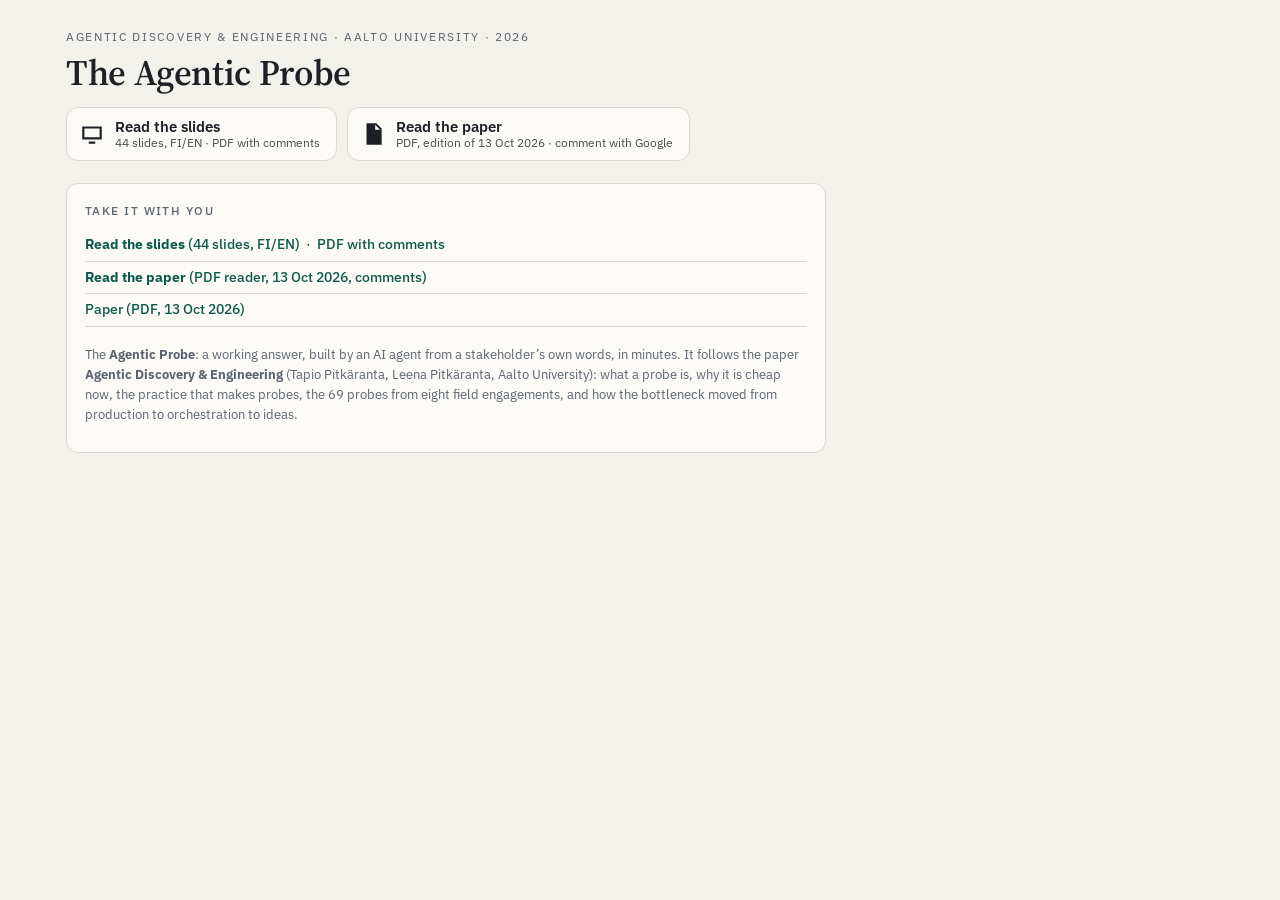
==== commit ea55ec85: "Publish agentic-discovery (44 slides per language, 20261013-0736)" ====
--- a/agentic-discovery/index.html
+++ b/agentic-discovery/index.html
@@ -472,7 +472,7 @@
       <div class="mode" role="group" aria-label="Read">
         <a class="on" href="#player" id="modeWatch"><svg viewBox="0 0 24 24"><path d="M8 5v14l11-7z"/></svg><span><b><span class="lg">Watch &amp; listen</span><span class="sh">Watch</span></b><small id="modeWatchSub">narrated, about 15 min</small></span></a>
         <a href="slides.html" target="_blank" rel="noopener" id="modeRead"><svg viewBox="0 0 24 24"><path d="M4 4h16v16H4zm2 2v12h12V6zm2 2h8v2H8zm0 4h8v2H8zm0 4h5v2H8z"/></svg><span><b><span class="lg">Read the slides</span><span class="sh">Slides</span></b><small id="modeReadSub">cover, 7 slides, speaker notes · no audio</small></span></a>
-        <a href="deck/" id="modeDeck"><svg viewBox="0 0 24 24"><path d="M3 5h18v12H3zm2 2v8h14V7zm4 12h6v2H9z"/></svg><span><b><span class="lg">Read the slides</span><span class="sh">Slides</span></b><small>45 slides, FI/EN · PDF with comments</small></span></a>
+        <a href="deck/" id="modeDeck"><svg viewBox="0 0 24 24"><path d="M3 5h18v12H3zm2 2v8h14V7zm4 12h6v2H9z"/></svg><span><b><span class="lg">Read the slides</span><span class="sh">Slides</span></b><small>44 slides, FI/EN · PDF with comments</small></span></a>
         <a href="paper/" id="modePaper"><svg viewBox="0 0 24 24"><path d="M6 2h9l5 5v15H6zm8 1.5V8h4.5zM8 11h8v2H8zm0 4h8v2H8z"/></svg><span><b><span class="lg">Read the paper</span><span class="sh">Paper</span></b><small>PDF, edition of 13 Oct 2026 · comment with Google</small></span></a>
       </div></div>
     <div class="hright">
@@ -1368,7 +1368,7 @@
   const m = VERS[v], n = m.slideCount, notes = m.notes !== false, words = { 5: 'five', 7: 'seven' };
   $('dlhead').textContent = 'Take it with you';
   $('dl').innerHTML = `<li><a href="${m.slides}" target="_blank" rel="noopener" data-dl="slides"><b>Read the slides instead</b> (HTML, ${m.brief ? 'as received' : notes ? 'with speaker notes' : `${n} slides`})</a></li>
-    <li><a href="deck/" data-dl="deck"><b>Read the slides</b> (45 slides, FI/EN)</a> · <a href="deck/viewer.html" data-dl="deck-pdf">PDF with comments</a></li>
+    <li><a href="deck/" data-dl="deck"><b>Read the slides</b> (44 slides, FI/EN)</a> · <a href="deck/viewer.html" data-dl="deck-pdf">PDF with comments</a></li>
     <li><a href="paper/" data-dl="paper"><b>Read the paper</b> (PDF reader, 13 Oct 2026, comments)</a></li>
     <li><a href="paper/agentic-probe-2026-10-13.pdf" download data-dl="pdf">Paper (PDF, 13 Oct 2026)</a></li>
     <li><a href="${m.mp4}" download data-dl="mp4">Video (MP4, 720p)</a></li>
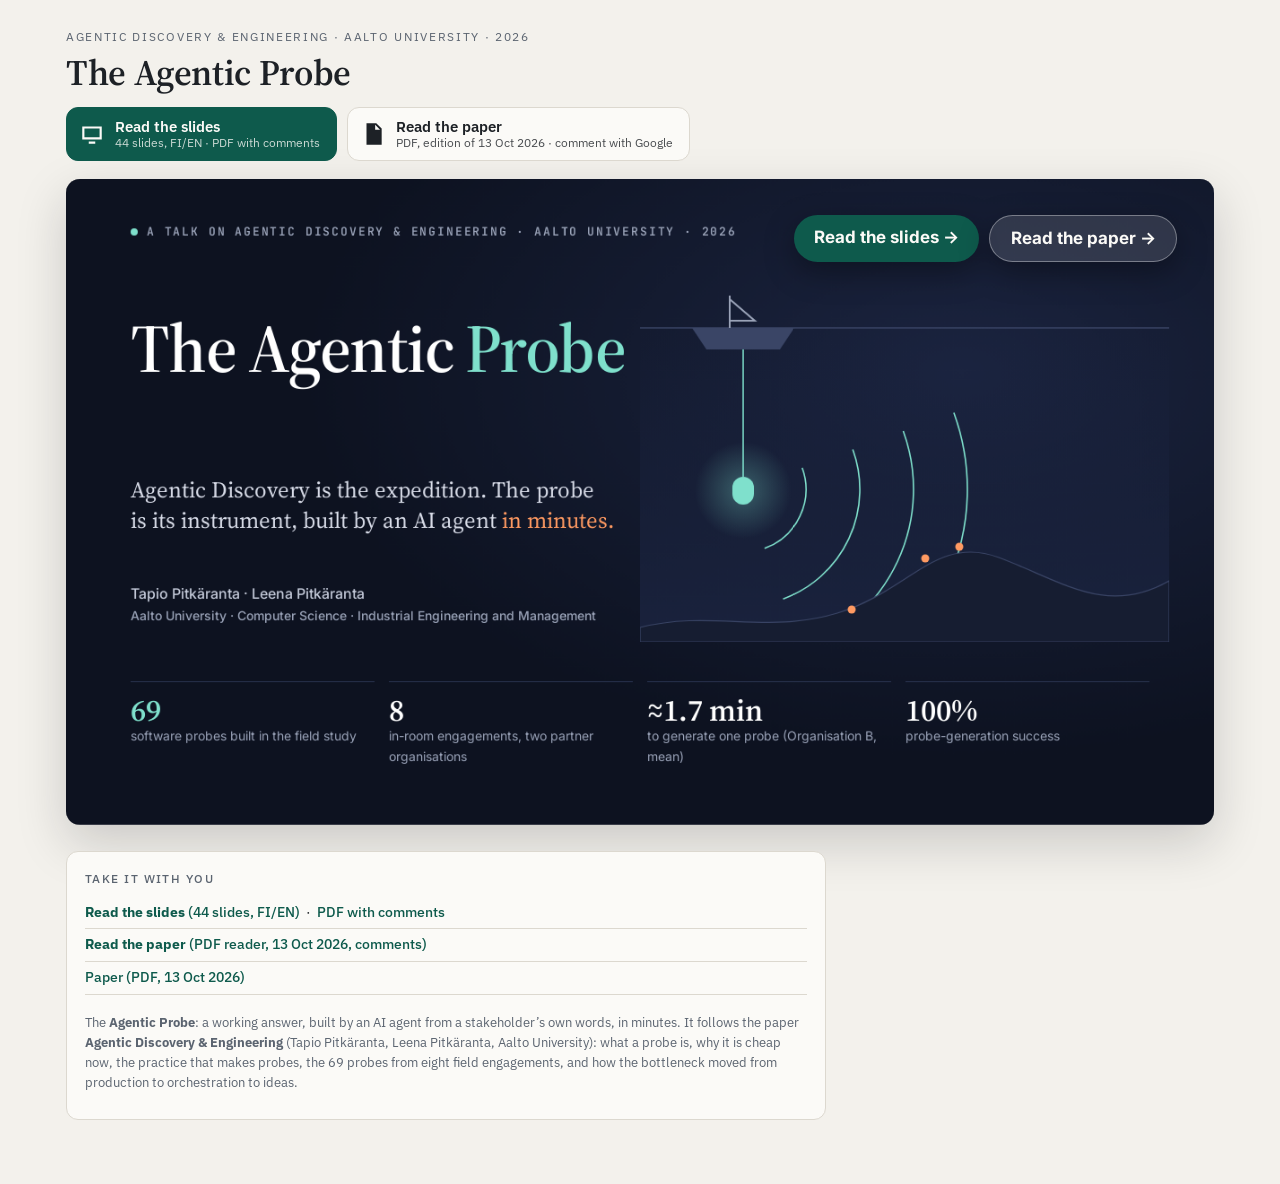
==== commit 6fef85e6: "Publish agentic-discovery (44 slides per language, 20261013-1318)" ====
--- a/agentic-discovery/index.html
+++ b/agentic-discovery/index.html
@@ -461,7 +461,17 @@
 /* Single version: no version picker, language switch, swap or compare */
 .vseg,#lang,#swap,#cmp,.vtag,#modeBrief{display:none!important}
 header.top .eyebrow{padding-right:0}
-#modeWatch,#modeRead,#player,#styles,#chapters,#compare,#meta,.readlink,.lower>.panel:not(.side),.side .hide-s,
+.on#modeDeck{border-color:var(--acc);background:var(--acc);color:var(--acc-ink)}
+#modePaper.on{background:var(--panel);color:var(--ink)}
+#poster,.player .controls{display:none!important}
+.stage{cursor:default!important;pointer-events:none}
+.hero-cta{position:absolute;right:3.2%;top:5.5%;z-index:4;display:flex;gap:10px;pointer-events:auto}
+.hero-cta a{font:700 clamp(12px,1.5cqw,17px)/1 Inter,system-ui,sans-serif;text-decoration:none;padding:.85em 1.2em;border-radius:999px;background:var(--acc);color:var(--acc-ink);box-shadow:0 10px 30px rgba(0,0,0,.35)}
+.hero-cta a.alt{background:rgba(255,255,255,.12);color:#fbfaf7;border:1px solid rgba(255,255,255,.35)}
+.hero-cta a:hover{transform:translateY(-1px)}
+@media (max-width:560px){.hero-cta{display:none}}
+.lower{margin-top:26px!important}
+#modeWatch,#modeRead,#styles,#chapters,#compare,#meta,.readlink,.lower>.panel:not(.side),.side .hide-s,
 #dl li:has(a[data-dl="slides"]),#dl li:has(a[data-dl="mp4"]),#dl li:has(a[data-dl="vtt"]),#dl li:has(a[data-dl="transcript"]){display:none!important}
 .lower{display:block!important;margin-top:22px}#dl li:has(a[data-dl="deck"]){justify-content:flex-start;gap:6px}.lower .side{max-width:760px}
 </style></head>
@@ -472,7 +482,7 @@
       <div class="mode" role="group" aria-label="Read">
         <a class="on" href="#player" id="modeWatch"><svg viewBox="0 0 24 24"><path d="M8 5v14l11-7z"/></svg><span><b><span class="lg">Watch &amp; listen</span><span class="sh">Watch</span></b><small id="modeWatchSub">narrated, about 15 min</small></span></a>
         <a href="slides.html" target="_blank" rel="noopener" id="modeRead"><svg viewBox="0 0 24 24"><path d="M4 4h16v16H4zm2 2v12h12V6zm2 2h8v2H8zm0 4h8v2H8zm0 4h5v2H8z"/></svg><span><b><span class="lg">Read the slides</span><span class="sh">Slides</span></b><small id="modeReadSub">cover, 7 slides, speaker notes · no audio</small></span></a>
-        <a href="deck/" id="modeDeck"><svg viewBox="0 0 24 24"><path d="M3 5h18v12H3zm2 2v8h14V7zm4 12h6v2H9z"/></svg><span><b><span class="lg">Read the slides</span><span class="sh">Slides</span></b><small>44 slides, FI/EN · PDF with comments</small></span></a>
+        <a class="on" href="deck/" id="modeDeck"><svg viewBox="0 0 24 24"><path d="M3 5h18v12H3zm2 2v8h14V7zm4 12h6v2H9z"/></svg><span><b><span class="lg">Read the slides</span><span class="sh">Slides</span></b><small>44 slides, FI/EN · PDF with comments</small></span></a>
         <a href="paper/" id="modePaper"><svg viewBox="0 0 24 24"><path d="M6 2h9l5 5v15H6zm8 1.5V8h4.5zM8 11h8v2H8zm0 4h8v2H8z"/></svg><span><b><span class="lg">Read the paper</span><span class="sh">Paper</span></b><small>PDF, edition of 13 Oct 2026 · comment with Google</small></span></a>
       </div></div>
     <div class="hright">
@@ -483,7 +493,8 @@
   </header>
 
   <div class="player" id="player">
-    <div class="stage deck" id="stage" aria-label="Narrated slide story">
+    <div class="stage deck" id="stage" aria-label="The Agentic Probe">
+      <div class="hero-cta"><a href="deck/">Read the slides →</a><a href="paper/" class="alt">Read the paper →</a></div>
       <div class="frame" id="frame"></div>
       <div class="chip" id="chip"></div>
       <div class="vtag" id="vtag"></div>
@@ -2013,4 +2024,5 @@
   }
 })();
 </script>
+<script>addEventListener('load',function(){var a=document.getElementById('audio');if(a){a.pause();a.removeAttribute('src');a.load();}});</script>
 </body></html>
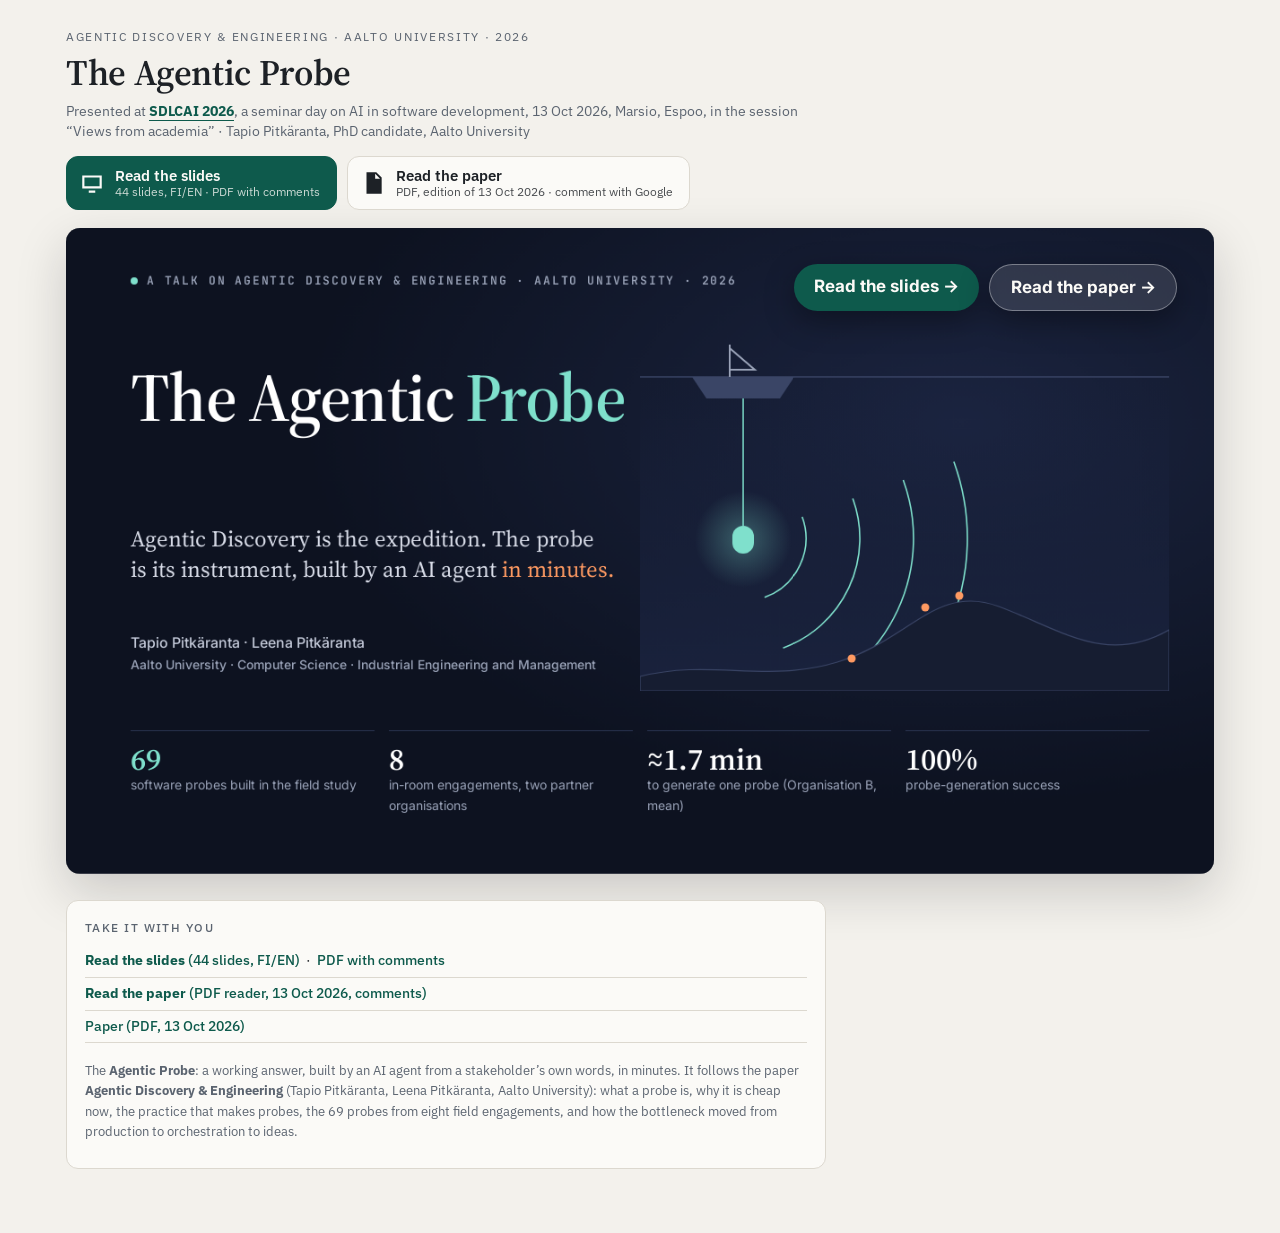
==== commit cfab28f3: "Publish agentic-discovery (44 slides per language, 20261013-1439)" ====
--- a/agentic-discovery/index.html
+++ b/agentic-discovery/index.html
@@ -470,6 +470,8 @@
 .hero-cta a.alt{background:rgba(255,255,255,.12);color:#fbfaf7;border:1px solid rgba(255,255,255,.35)}
 .hero-cta a:hover{transform:translateY(-1px)}
 @media (max-width:560px){.hero-cta{display:none}}
+.venue{margin:8px 0 2px;font-size:14px;line-height:1.45;color:var(--mute);max-width:760px}
+.venue a{color:var(--acc);font-weight:700;text-decoration:none;border-bottom:1px solid currentColor}
 .lower{margin-top:26px!important}
 #modeWatch,#modeRead,#styles,#chapters,#compare,#meta,.readlink,.lower>.panel:not(.side),.side .hide-s,
 #dl li:has(a[data-dl="slides"]),#dl li:has(a[data-dl="mp4"]),#dl li:has(a[data-dl="vtt"]),#dl li:has(a[data-dl="transcript"]){display:none!important}
@@ -478,7 +480,7 @@
 <body class="app">
 <div class="wrap">
   <header class="top">
-    <div><div class="eyebrow">Agentic Discovery &amp; Engineering · Aalto University · 2026</div><h1>The Agentic Probe</h1>
+    <div><div class="eyebrow">Agentic Discovery &amp; Engineering · Aalto University · 2026</div><h1>The Agentic Probe</h1><p class="venue">Presented at <a href="https://www.sdlcai.org/schedule/" target="_blank" rel="noopener">SDLCAI 2026</a>, a seminar day on AI in software development, 13 Oct 2026, Marsio, Espoo, in the session “Views from academia” · Tapio Pitkäranta, PhD candidate, Aalto University</p>
       <div class="mode" role="group" aria-label="Read">
         <a class="on" href="#player" id="modeWatch"><svg viewBox="0 0 24 24"><path d="M8 5v14l11-7z"/></svg><span><b><span class="lg">Watch &amp; listen</span><span class="sh">Watch</span></b><small id="modeWatchSub">narrated, about 15 min</small></span></a>
         <a href="slides.html" target="_blank" rel="noopener" id="modeRead"><svg viewBox="0 0 24 24"><path d="M4 4h16v16H4zm2 2v12h12V6zm2 2h8v2H8zm0 4h8v2H8zm0 4h5v2H8z"/></svg><span><b><span class="lg">Read the slides</span><span class="sh">Slides</span></b><small id="modeReadSub">cover, 7 slides, speaker notes · no audio</small></span></a>
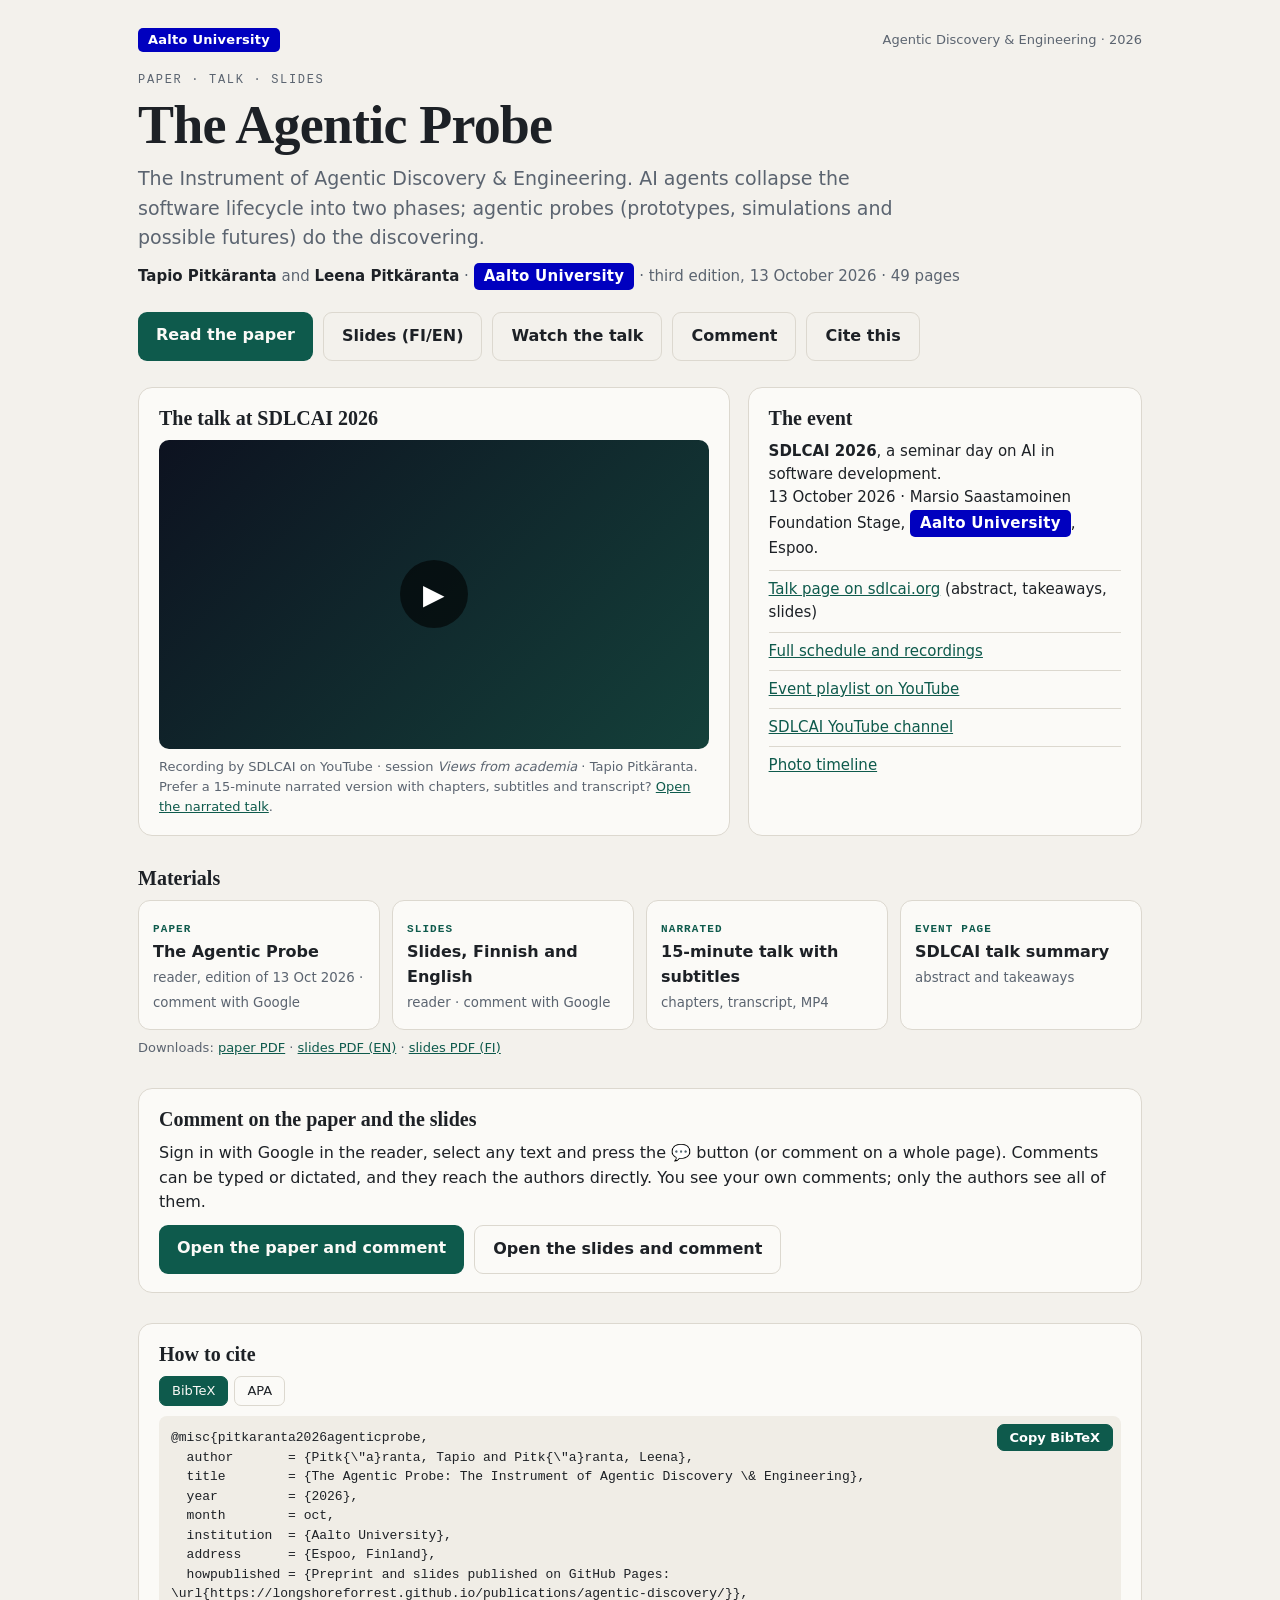
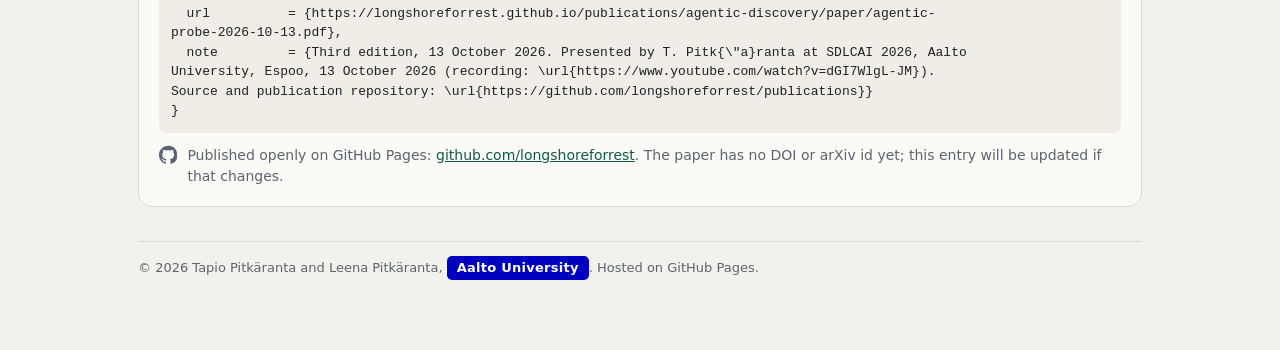
==== commit 50678abd: "agentic-discovery: overview landing (event, recording, materials, comments, citation); narrated play" ====
--- a/agentic-discovery/index.html
+++ b/agentic-discovery/index.html
@@ -1,1626 +1,126 @@
-<!DOCTYPE html>
-<html lang="en"><head><meta charset="utf-8">
-<meta name="viewport" content="width=device-width,initial-scale=1,viewport-fit=cover">
-<meta name="robots" content="noindex,nofollow">
-<title>The Agentic Probe — Talk</title>
-<link rel="preconnect" href="https://fonts.googleapis.com"><link rel="preconnect" href="https://fonts.gstatic.com" crossorigin>
-<link href="https://fonts.googleapis.com/css2?family=IBM+Plex+Sans:wght@400;500;600&family=IBM+Plex+Mono:wght@400&family=Source+Serif+4:opsz,wght@8..60,400;8..60,500;8..60,600;8..60,700&family=Inter:wght@400;500;600;700&family=JetBrains+Mono:wght@400;500;600&display=swap" rel="stylesheet">
-<link rel="icon" href="data:image/svg+xml,%3Csvg xmlns='http://www.w3.org/2000/svg' viewBox='0 0 32 32'%3E%3Crect width='32' height='32' rx='7' fill='%230e5a4c'/%3E%3Cpath d='M12 9l12 7-12 7z' fill='%23fbfaf7'/%3E%3C/svg%3E">
+<!doctype html>
+<!-- agentic-landing --><html lang="en"><head><meta charset="utf-8"><meta name="viewport" content="width=device-width,initial-scale=1">
+<title>The Agentic Probe — Aalto University · SDLCAI 2026</title>
+<meta name="description" content="The Agentic Probe: The Instrument of Agentic Discovery &amp; Engineering. Paper, slides and talk (SDLCAI 2026, Aalto University). Sign in with Google to comment.">
 <style>
-/* ---- The deck's own styles (talk/deck.html), scoped under .deck.v-talk by tools/build.mjs ---- */
-.deck.v-talk{
-  --paper:#f6f4ee; --card:#ffffff; --ink:#151821; --ink2:#3a3f4d; --muted:#6b7080; --line:#dedad0; --line2:#ebe8df;
-  --ad:#0d7a6b; --ad-2:#14a08c; --ad-soft:#d9efe9; --ad-tint:#eef8f5;
-  --ae:#4038b8; --ae-2:#6a63e0; --ae-soft:#e2e0f8; --ae-tint:#f1f0fc;
-  --hot:#e0561b; --hot-soft:#fde6d8; --amber:#b86e0b; --amber-soft:#fbefd9;
-  --night:#0d1220; --night-2:#161d31; --night-ink:#eef0f6; --night-muted:#9aa3b8;
-  --serif:"Source Serif 4", Georgia, serif; --sans:Inter, system-ui, sans-serif; --mono:"JetBrains Mono", ui-monospace, monospace;
-}
-.deck.v-talk *{box-sizing:border-box;margin:0;padding:0}
-.deck.v-talk #stage{position:fixed;left:50%;top:50%;width:1280px;height:720px;transform-origin:0 0}
-.deck.v-talk .slide{position:absolute;inset:0;width:1280px;height:720px;background:var(--paper);overflow:hidden;
-  opacity:0;pointer-events:none;transition:opacity .45s ease}
-.deck.v-talk .slide.active{opacity:1;pointer-events:auto}
-.deck.v-talk .slide{color:var(--ink)}
-.deck.v-talk .slide.dark{color:var(--night-ink);background:radial-gradient(1200px 700px at 78% 30%, var(--c-1b2440) 0%, var(--night) 62%);color:var(--night-ink)}
-.deck.v-talk .kicker{position:absolute;left:72px;top:52px;font:600 13px/1 var(--mono);letter-spacing:.14em;text-transform:uppercase;color:var(--muted);display:flex;gap:10px;align-items:center}
-.deck.v-talk .kicker i{width:8px;height:8px;border-radius:50%;background:var(--ad);display:inline-block}
-.deck.v-talk .dark .kicker{color:var(--night-muted)}
-.deck.v-talk h1{position:absolute;left:72px;top:80px;width:1136px;font:600 42px/1.14 var(--serif);letter-spacing:-.012em;color:var(--ink)}
-.deck.v-talk .dark h1{color:var(--night-head)}
-.deck.v-talk h1 em{font-style:normal;color:var(--ad)}
-.deck.v-talk .lede{position:absolute;left:72px;top:190px;width:1000px;font:400 19px/1.5 var(--sans);color:var(--ink2)}
-.deck.v-talk .foot{position:absolute;left:72px;right:72px;bottom:28px;display:flex;justify-content:space-between;font:500 12px/1 var(--mono);color:var(--muted);letter-spacing:.04em;border-top:1px solid var(--line);padding-top:12px}
-.deck.v-talk .dark .foot{border-color:var(--c-27304a);color:var(--night-muted)}
-.deck.v-talk .src{position:absolute;left:72px;bottom:58px;font:400 12.5px/1.4 var(--sans);color:var(--muted);width:1136px}
-.deck.v-talk .dark .src{color:var(--night-muted)}
-.deck.v-talk svg text{font-family:var(--sans)}
-.deck.v-talk .slide svg text{fill:var(--ink)}
-.deck.v-talk .slide.dark svg text{fill:var(--night-ink)}
-.deck.v-talk .mono{font-family:var(--mono)}
-.deck.v-talk b,.deck.v-talk strong{font-weight:600}
-.deck.v-talk .card{background:var(--card);border:1px solid var(--line);border-radius:14px}
-.deck.v-talk .tag{display:inline-block;font:600 11px/1 var(--mono);letter-spacing:.12em;text-transform:uppercase;padding:6px 9px;border-radius:999px}
-.deck.v-talk .tag.ad{background:var(--ad-soft);color:var(--ad)}
-.deck.v-talk .tag.ae{background:var(--ae-soft);color:var(--ae)}
-.deck.v-talk .tag.hot{background:var(--hot-soft);color:var(--hot)}
-.deck.v-talk .tag.am{background:var(--amber-soft);color:var(--amber)}
-.deck.v-talk .a{opacity:0;transform:translateY(12px)}
-.deck.v-talk .slide.active .a{animation:up .7s cubic-bezier(.2,.7,.2,1) forwards;animation-delay:var(--d,0s)}
-.deck.v-talk .grow{transform:scaleX(0);transform-box:fill-box;transform-origin:left center}
-.deck.v-talk .slide.active .grow{animation:gx .9s cubic-bezier(.2,.7,.2,1) forwards;animation-delay:var(--d,.2s)}
-.deck.v-talk .growy{transform:scaleY(0);transform-box:fill-box;transform-origin:center bottom}
-.deck.v-talk .slide.active .growy{animation:gy .9s cubic-bezier(.2,.7,.2,1) forwards;animation-delay:var(--d,.2s)}
-.deck.v-talk .draw{stroke-dasharray:var(--len,1200);stroke-dashoffset:var(--len,1200)}
-.deck.v-talk .slide.active .draw{animation:dr 1.4s ease forwards;animation-delay:var(--d,.2s)}
-.deck.v-talk .flow{animation:flow 3.2s linear infinite;animation-delay:var(--d,0s);opacity:0}
-.deck.v-talk .pulse{animation:pulse 2.4s ease-in-out infinite}
-.deck.v-talk #bar{position:fixed;left:0;bottom:0;height:3px;background:var(--ad-2);transition:width .4s ease;z-index:5}
-.deck.v-talk #notes{position:fixed;left:0;right:0;bottom:0;max-height:34vh;overflow:auto;background:rgba(10,13,22,.96);color:var(--c-e8eaf2);
-  font:400 17px/1.6 var(--sans);padding:18px 28px 26px;border-top:1px solid var(--c-2a3350);display:none;z-index:6}
-.deck.v-talk #notes h4{font:600 12px/1 var(--mono);letter-spacing:.12em;text-transform:uppercase;color:var(--c-8f99b3);margin-bottom:10px}
-.deck.v-talk #notes p{margin:0 0 .6em;max-width:1100px}
-.deck.v-talk #hint{position:fixed;right:16px;top:12px;font:500 12px/1 var(--mono);color:var(--c-7d869c);z-index:4;opacity:.8}
-.deck.v-talk #hint kbd{border:1px solid var(--c-39425c);border-radius:4px;padding:2px 5px;margin:0 2px;color:var(--c-c9cfdd)}
-.deck.v-talk aside.notes{display:none}
-.deck.v-talk #tbar{display:none}
-.deck.v-talk #tbar button{width:40px;height:40px;border-radius:50%;border:0;background:transparent;color:inherit;font:400 24px/1 var(--sans);cursor:pointer;-webkit-tap-highlight-color:transparent}
-.deck.v-talk #tbar button:active{background:rgba(255,255,255,.14)}
-.deck.v-talk #tbar #tStyle,.deck.v-talk #tbar #tFs{font:600 14px/1 var(--sans);width:36px;height:36px;color:#b8c0d4}
-.deck.v-talk #tbar #tPos{min-width:58px;text-align:center;letter-spacing:.04em}
-.deck.v-talk #tbar .sp{width:1px;height:20px;background:rgba(255,255,255,.18);margin:0 2px}
-.deck.v-talk #rot{display:none}
-.deck.v-talk #s0 .ttl{position:absolute;left:72px;top:150px;width:560px;font:600 76px/1.0 var(--serif);letter-spacing:-.02em;color:var(--night-head)}
-.deck.v-talk #s0 .ttl span{color:var(--c-7fe0cc)}
-.deck.v-talk #s0 .sub{position:absolute;left:72px;top:330px;width:540px;font:400 25px/1.34 var(--serif);color:var(--c-d7dbe7)}
-.deck.v-talk #s0 .sub em{font-style:normal;color:var(--c-ff9a62)}
-.deck.v-talk #s0 .who{position:absolute;left:72px;top:450px;font:500 16px/1.6 var(--sans);color:var(--c-c3c9d8)}
-.deck.v-talk #s0 .who small{display:block;color:var(--night-muted);font-size:14px}
-.deck.v-talk #s0 .art{position:absolute;left:640px;top:96px;width:590px;height:420px}
-.deck.v-talk #s0 .stats{position:absolute;left:72px;right:72px;top:560px;display:grid;grid-template-columns:repeat(4,1fr);gap:16px}
-.deck.v-talk #s0 .stats div{border-top:1px solid var(--c-2b3552);padding-top:14px}
-.deck.v-talk #s0 .stats b{display:block;font:600 34px/1 var(--serif);color:var(--night-head)}
-.deck.v-talk #s0 .stats span{font:400 14px/1.4 var(--sans);color:var(--night-muted)}
-.deck.v-talk #s0 .stats div:first-child b{color:var(--c-7fe0cc)}
-.deck.v-talk #s1 .defq{position:absolute;left:72px;top:200px;width:560px;padding:16px 20px;font:400 18px/1.45 var(--serif);color:var(--ink2);border-left:4px solid var(--ad)}
-.deck.v-talk #s1 .defq small{display:block;font:600 11px/1 var(--mono);letter-spacing:.12em;color:var(--ad);margin-bottom:8px}
-.deck.v-talk #s1 .defq b{color:var(--ink)}
-.deck.v-talk #s1 .props{position:absolute;left:72px;top:408px;width:560px;display:flex;flex-direction:column;gap:12px}
-.deck.v-talk #s1 .prop{display:grid;grid-template-columns:44px 1fr;gap:14px;align-items:center}
-.deck.v-talk #s1 .prop svg{width:44px;height:44px}
-.deck.v-talk #s1 .prop h3{font:600 18px/1.2 var(--serif);color:var(--ink)}
-.deck.v-talk #s1 .prop p{font:400 14.5px/1.4 var(--sans);color:var(--ink2);margin-top:2px}
-.deck.v-talk #s1 .vs{position:absolute;left:668px;top:200px;width:540px}
-.deck.v-talk #s1 .vh,.deck.v-talk #s1 .vr{display:grid;grid-template-columns:118px 1fr 1fr;gap:10px;align-items:stretch}
-.deck.v-talk #s1 .vh{margin-bottom:8px}
-.deck.v-talk #s1 .vh b{font:600 12px/1 var(--mono);letter-spacing:.12em;text-transform:uppercase;padding:9px 12px;border-radius:8px}
-.deck.v-talk #s1 .vh .pt{background:var(--c-ecebe6);color:var(--c-6a6d76)}
-.deck.v-talk #s1 .vh .pr{background:var(--ad);color:var(--c-fff-fg)}
-.deck.v-talk #s1 .vr{margin-bottom:8px}
-.deck.v-talk #s1 .vr span{font:500 12.5px/1.3 var(--sans);color:var(--muted);padding-top:8px}
-.deck.v-talk #s1 .vr i{font-style:normal;font:400 14px/1.35 var(--sans);padding:8px 12px;border-radius:8px}
-.deck.v-talk #s1 .vr .pt{background:var(--c-f1f0eb);color:var(--c-6a6d76)}
-.deck.v-talk #s1 .vr .pr{background:var(--ad-tint);color:var(--ink);border:1px solid var(--ad-soft)}
-.deck.v-talk #s1 .echo{position:absolute;left:668px;top:478px;width:540px;display:grid;grid-template-columns:1fr 34px 1.25fr;align-items:center}
-.deck.v-talk #s1 .bub{padding:12px 14px;border-radius:14px;font:400 16px/1.3 var(--serif)}
-.deck.v-talk #s1 .bub small{display:block;font:600 10.5px/1 var(--mono);letter-spacing:.12em;text-transform:uppercase;margin-bottom:7px}
-.deck.v-talk #s1 .bub.old{background:var(--c-ecebe6);color:var(--c-6a6d76)}
-.deck.v-talk #s1 .bub.new{background:var(--ad);color:var(--c-fff-fg)}
-.deck.v-talk #s1 .bub.new small{color:var(--c-b9efe3)}
-.deck.v-talk #s1 .arr{text-align:center;font:400 24px/1 var(--sans);color:var(--ad)}
-.deck.v-talk #s2 .stair{position:absolute;left:60px;top:206px;width:720px;height:380px}
-.deck.v-talk #s2 .facts{position:absolute;left:824px;top:206px;width:384px;display:flex;flex-direction:column;gap:12px}
-.deck.v-talk #s2 .fact{padding:12px 18px 11px}
-.deck.v-talk #s2 .fact b{display:block;font:600 30px/1 var(--serif);color:var(--hot)}
-.deck.v-talk #s2 .fact p{font:400 15px/1.42 var(--sans);color:var(--ink2);margin-top:6px}
-.deck.v-talk #s2 .fact small{display:block;font:500 11.5px/1.3 var(--mono);color:var(--muted);margin-top:6px}
-.deck.v-talk #s2 .premise{position:absolute;left:72px;top:612px;width:1136px;font:italic 400 19px/1.3 var(--serif);color:var(--ink2)}
-.deck.v-talk #s2 .premise b{font-style:normal;color:var(--ink)}
-.deck.v-talk #s3 .chart{position:absolute;left:60px;top:218px;width:1160px;height:300px}
-.deck.v-talk #s3 .calls{position:absolute;left:72px;top:530px;width:1136px;display:grid;grid-template-columns:1fr 1fr 1.3fr;gap:16px}
-.deck.v-talk #s3 .calls div{padding:14px 18px}
-.deck.v-talk #s3 .calls b{font:600 28px/1 var(--serif);color:var(--ink);display:block}
-.deck.v-talk #s3 .calls span{font:400 14.5px/1.4 var(--sans);color:var(--ink2);display:block;margin-top:6px}
-.deck.v-talk #s3 .calls .key{background:var(--ad-tint);border-color:var(--ad-soft)}
-.deck.v-talk #s3 .calls .key b{color:var(--ad)}
-.deck.v-talk #s6 .flowsvg{position:absolute;left:72px;top:212px;width:1136px;height:330px}
-.deck.v-talk #s6 .cmpx{position:absolute;left:72px;top:552px;width:1136px;display:grid;grid-template-columns:1fr 1fr;gap:18px}
-.deck.v-talk #s6 .cmpx div{padding:12px 16px;font:400 15px/1.45 var(--sans);color:var(--ink2);border-left:4px solid}
-.deck.v-talk #s6 .cmpx .l{border-color:var(--ad);background:var(--ad-tint)}
-.deck.v-talk #s6 .cmpx .r{border-color:var(--ae);background:var(--ae-tint)}
-.deck.v-talk #s6 .cmpx b{color:var(--ink)}
-.deck.v-talk #s4 .types{position:absolute;left:72px;top:204px;width:1136px;display:grid;grid-template-columns:repeat(4,1fr);gap:16px}
-.deck.v-talk #s4 .type{padding:16px 16px;height:356px}
-.deck.v-talk #s4 .type svg{width:100%;height:150px;display:block;border-radius:8px;background:var(--ad-tint)}
-.deck.v-talk #s4 .type h3{font:600 20px/1.2 var(--serif);margin-top:16px;color:var(--ink)}
-.deck.v-talk #s4 .type p{font:400 14px/1.45 var(--sans);color:var(--ink2);margin-top:6px}
-.deck.v-talk #s4 .type p.w{font:600 12px/1.3 var(--mono);letter-spacing:.06em;text-transform:uppercase;color:var(--ad);margin-top:8px}
-.deck.v-talk #s4 .trait{position:absolute;left:72px;top:592px;width:1136px;font:400 18px/1.4 var(--serif);color:var(--ink2)}
-.deck.v-talk #s4 .trait b{color:var(--ink)}
-.deck.v-talk #s5 .modes{position:absolute;left:72px;top:206px;width:1136px;display:grid;grid-template-columns:1fr 1fr;gap:22px}
-.deck.v-talk #s5 .md{padding:16px 20px 14px;height:404px;position:relative}
-.deck.v-talk #s5 .md h3{font:600 22px/1.2 var(--serif);margin:10px 0 2px}
-.deck.v-talk #s5 .md .q{font:italic 400 16px/1.3 var(--serif);color:var(--muted)}
-.deck.v-talk #s5 .md svg{width:100%;height:168px;display:block;margin-top:6px}
-.deck.v-talk #s5 .quote{font:400 16.5px/1.4 var(--serif);padding:10px 14px;border-radius:10px;margin-top:6px}
-.deck.v-talk #s5 .pv .quote{background:var(--amber-soft);color:var(--c-5d3a07)}
-.deck.v-talk #s5 .sp .quote{background:var(--ad-tint);color:var(--c-0b4a41)}
-.deck.v-talk #s5 .out{font:400 14px/1.4 var(--sans);color:var(--ink2);margin-top:10px}
-.deck.v-talk #s5 .both{position:absolute;left:72px;top:626px;width:1136px;font:400 17px/1.3 var(--sans);color:var(--ink2)}
-.deck.v-talk #s5 .both b{color:var(--ink)}
-.deck.v-talk #s7 .roles{position:absolute;left:72px;top:198px;width:1136px;display:grid;grid-template-columns:repeat(3,1fr);gap:18px}
-.deck.v-talk #s7 .role{padding:16px 18px;display:grid;grid-template-columns:56px 1fr;gap:14px;align-items:start;height:128px}
-.deck.v-talk #s7 .role svg{width:56px;height:56px}
-.deck.v-talk #s7 .role h3{font:600 20px/1.1 var(--serif)}
-.deck.v-talk #s7 .role p{font:400 14.5px/1.4 var(--sans);color:var(--ink2);margin-top:6px}
-.deck.v-talk #s7 .role.orc{border:2px solid var(--hot);background:var(--c-fffaf6)}
-.deck.v-talk #s7 .pipe{position:absolute;left:72px;top:352px;width:1136px;height:210px}
-.deck.v-talk #s7 .note{position:absolute;left:72px;top:582px;width:1136px;display:grid;grid-template-columns:1fr 1fr;gap:18px}
-.deck.v-talk #s7 .note div{padding:12px 16px;font:400 15px/1.45 var(--sans);color:var(--ink2)}
-.deck.v-talk #s7 .note .zero{background:var(--ad-tint);border-color:var(--ad-soft)}
-.deck.v-talk #s7 .note .warn{background:var(--hot-soft);border-color:var(--c-f7cfb8)}
-.deck.v-talk #s7 .note b{color:var(--ink)}
-.deck.v-talk #s8 .rings{position:absolute;left:84px;top:180px;width:470px;height:470px}
-.deck.v-talk #s8 .layers{position:absolute;left:620px;top:212px;width:588px;display:flex;flex-direction:column;gap:12px}
-.deck.v-talk #s8 .lyr{display:grid;grid-template-columns:14px 1fr;gap:14px;padding:12px 16px}
-.deck.v-talk #s8 .lyr i{width:14px;height:14px;border-radius:50%;margin-top:5px}
-.deck.v-talk #s8 .lyr h3{font:600 17px/1.25 var(--sans)}
-.deck.v-talk #s8 .lyr p{font:400 14.5px/1.42 var(--sans);color:var(--ink2);margin-top:3px}
-.deck.v-talk #s8 .obs{padding:14px 18px;background:var(--night);color:var(--c-e7eaf2);border:0;font:400 16px/1.45 var(--serif)}
-.deck.v-talk #s8 .obs small{display:block;font:600 11px/1 var(--mono);letter-spacing:.12em;color:var(--c-7fe0cc);margin-bottom:8px}
-.deck.v-talk #s9 .nums{position:absolute;left:72px;top:206px;width:440px;display:grid;grid-template-columns:1fr 1fr;gap:14px}
-.deck.v-talk #s9 .num{padding:16px 18px;height:132px}
-.deck.v-talk #s9 .num b{display:block;font:600 46px/1 var(--serif);color:var(--ink)}
-.deck.v-talk #s9 .num span{display:block;font:400 14px/1.35 var(--sans);color:var(--ink2);margin-top:8px}
-.deck.v-talk #s9 .num.hl{background:var(--ad);border-color:var(--ad)}
-.deck.v-talk #s9 .num.hl b,.deck.v-talk #s9 .num.hl span{color:var(--c-fff-fg)}
-.deck.v-talk #s9 .cats{position:absolute;left:548px;top:200px;width:660px;height:420px}
-.deck.v-talk #s9 .legend{position:absolute;left:548px;top:622px;font:400 13px/1 var(--sans);color:var(--muted);display:flex;gap:18px;align-items:center}
-.deck.v-talk #s9 .legend i{display:inline-block;width:12px;height:12px;border-radius:3px;margin-right:6px;vertical-align:-2px}
-.deck.v-talk #s10 .sq{position:absolute;left:60px;top:196px;width:420px;height:420px}
-.deck.v-talk #s10 .lol{position:absolute;left:520px;top:206px;width:690px;height:360px}
-.deck.v-talk #s10 .agg{position:absolute;left:520px;top:576px;width:688px;font:400 15px/1.45 var(--sans);color:var(--ink2)}
-.deck.v-talk #s10 .agg b{color:var(--ink)}
-.deck.v-talk #s11 .burst{position:absolute;left:60px;top:200px;width:1160px;height:330px}
-.deck.v-talk #s11 .facts4{position:absolute;left:72px;top:548px;width:1136px;display:grid;grid-template-columns:repeat(4,1fr);gap:16px}
-.deck.v-talk #s11 .facts4 div{padding:12px 16px}
-.deck.v-talk #s11 .facts4 b{display:block;font:600 30px/1 var(--serif)}
-.deck.v-talk #s11 .facts4 span{display:block;font:400 13.5px/1.35 var(--sans);color:var(--ink2);margin-top:6px}
-.deck.v-talk #s12 .stages{position:absolute;left:72px;top:206px;width:1136px;display:grid;grid-template-columns:repeat(3,1fr);gap:20px}
-.deck.v-talk #s12 .stg{background:var(--night-2);border:1px solid var(--c-27304a);border-radius:14px;padding:16px 18px 16px;height:318px}
-.deck.v-talk #s12 .stg .n{font:600 12px/1 var(--mono);letter-spacing:.12em;color:var(--night-muted)}
-.deck.v-talk #s12 .stg h3{font:600 21px/1.2 var(--serif);color:var(--night-head);margin:8px 0 4px}
-.deck.v-talk #s12 .stg .cc{font:500 13.5px/1.3 var(--mono);color:var(--c-aab3c8)}
-.deck.v-talk #s12 .stg svg{width:100%;height:118px;margin:10px 0 6px;display:block}
-.deck.v-talk #s12 .stg p{font:400 14.5px/1.42 var(--sans);color:var(--c-cfd5e2)}
-.deck.v-talk #s12 .stg .lim{margin-top:10px;font:600 14px/1.3 var(--sans);color:var(--c-ff9a62)}
-.deck.v-talk #s12 .stg .lim.ok{color:var(--c-7fe0cc)}
-.deck.v-talk #s12 .take{position:absolute;left:72px;top:562px;width:1136px;font:400 23px/1.35 var(--serif);color:var(--c-e8ebf3)}
-.deck.v-talk #s12 .take em{font-style:normal;color:var(--c-ff9a62)}
-.deck.v-talk #s13 .cases{position:absolute;left:72px;top:214px;width:560px;display:flex;flex-direction:column;gap:14px}
-.deck.v-talk #s13 .case{padding:14px 18px}
-.deck.v-talk #s13 .case h3{font:600 17px/1.25 var(--sans)}
-.deck.v-talk #s13 .case .path{display:flex;align-items:center;gap:8px;margin-top:10px;flex-wrap:wrap}
-.deck.v-talk #s13 .case .path span{font:500 12.5px/1 var(--sans);padding:7px 9px;border-radius:8px;background:var(--c-eeece6);color:var(--ink2)}
-.deck.v-talk #s13 .case .path span.cf{background:var(--amber-soft);color:var(--c-6b4307)}
-.deck.v-talk #s13 .case .path i{font-style:normal;color:var(--muted)}
-.deck.v-talk #s13 .big{position:absolute;left:660px;top:214px;width:548px;height:392px;padding:16px 20px}
-.deck.v-talk #s13 .big h3{font:600 17px/1.25 var(--sans)}
-.deck.v-talk #s13 .big svg{width:100%;height:300px;display:block;margin-top:6px}
-.deck.v-talk #s13 .scope{position:absolute;left:72px;top:626px;width:1136px;font:400 14px/1.4 var(--sans);color:var(--muted)}
-.deck.v-talk #s15 .tl{position:absolute;left:72px;top:206px;width:1136px;height:180px}
-.deck.v-talk #s15 .line{position:absolute;left:72px;top:418px;width:1136px;display:grid;grid-template-columns:330px 40px 1fr;align-items:stretch}
-.deck.v-talk #s15 .q{background:var(--ad);color:var(--c-fff-fg);border-radius:14px;padding:18px 20px}
-.deck.v-talk #s15 .q small{font:600 11px/1 var(--mono);letter-spacing:.12em;color:var(--c-b9efe3);display:block;margin-bottom:8px}
-.deck.v-talk #s15 .q b{font:600 24px/1.2 var(--serif);display:block}
-.deck.v-talk #s15 .q span{font:400 14px/1.4 var(--sans);color:var(--c-d6f3ec);display:block;margin-top:8px}
-.deck.v-talk #s15 .gap{display:flex;align-items:center;justify-content:center;font:400 28px/1 var(--sans);color:var(--muted)}
-.deck.v-talk #s15 .fac{background:var(--ae-tint);border:1px solid var(--ae-soft);border-radius:14px;padding:16px 20px}
-.deck.v-talk #s15 .fac small{font:600 11px/1 var(--mono);letter-spacing:.12em;color:var(--ae);display:block}
-.deck.v-talk #s15 .steps{display:flex;gap:10px;align-items:center;margin:14px 0 12px}
-.deck.v-talk #s15 .steps span{flex:1;text-align:center;font:600 16px/1 var(--sans);padding:14px 0;background:var(--c-fff-bg);border:1px solid var(--ae-soft);border-radius:10px;color:var(--ae)}
-.deck.v-talk #s15 .steps i{font-style:normal;color:var(--ae-2)}
-.deck.v-talk #s15 .fac p{font:400 14px/1.4 var(--sans);color:var(--ink2)}
-.deck.v-talk #s15 .sib{position:absolute;left:72px;top:600px;width:1136px;font:400 18px/1.4 var(--serif);color:var(--ink2)}
-.deck.v-talk #s15 .sib b{color:var(--ink)}
-.deck.v-talk #s16 .lims{position:absolute;left:72px;top:206px;width:1136px;display:grid;grid-template-columns:repeat(3,1fr);gap:16px}
-.deck.v-talk #s16 .lim{padding:16px 18px;height:196px;position:relative}
-.deck.v-talk #s16 .lim .k{font:600 12px/1 var(--mono);color:var(--hot);letter-spacing:.1em}
-.deck.v-talk #s16 .lim h3{font:600 18px/1.25 var(--serif);margin:8px 0 6px}
-.deck.v-talk #s16 .lim p{font:400 14px/1.42 var(--sans);color:var(--ink2)}
-.deck.v-talk #s16 .lim .t{position:absolute;left:18px;right:18px;bottom:14px;font:500 12.5px/1.3 var(--sans);color:var(--ad)}
-.deck.v-talk #s17 .imp{position:absolute;left:72px;top:206px;width:1136px;display:grid;grid-template-columns:repeat(3,1fr);gap:18px}
-.deck.v-talk #s17 .do{padding:20px 20px 18px;height:220px;background:var(--night-2);border:1px solid var(--c-27304a);border-radius:14px}
-.deck.v-talk #s17 .do svg{width:44px;height:44px}
-.deck.v-talk #s17 .do h3{font:600 22px/1.2 var(--serif);color:var(--night-head);margin:12px 0 8px}
-.deck.v-talk #s17 .do p{font:400 14.5px/1.45 var(--sans);color:var(--c-c7cede)}
-.deck.v-talk #s17 .contrib{position:absolute;left:72px;top:452px;width:1136px;display:grid;grid-template-columns:repeat(5,1fr);gap:12px}
-.deck.v-talk #s17 .contrib div{border-top:2px solid var(--c-2f3a5a);padding-top:10px;font:400 13px/1.4 var(--sans);color:var(--c-aeb6ca)}
-.deck.v-talk #s17 .contrib b{display:block;font:600 12px/1 var(--mono);color:var(--c-7fe0cc);letter-spacing:.08em;margin-bottom:6px}
-.deck.v-talk #s17 .end{position:absolute;left:72px;top:548px;width:1136px;font:600 27px/1.25 var(--serif);color:var(--night-head)}
-.deck.v-talk #s17 .end em{font-style:normal;color:var(--c-ff9a62)}
-.deck.v-talk #s17 .contact{position:absolute;left:72px;top:640px;font:400 14px/1.4 var(--sans);color:var(--night-muted)}
-.deck.v-talk{--c-0a0d16:#0a0d16;--c-0b4a41:#0b4a41;--c-0b5a4f:#0b5a4f;--c-0d7a6b:#0d7a6b;--c-0f2b2b:#0f2b2b;--c-14a08c:#14a08c;--c-151821:#151821;--c-161d31:#161d31;--c-1a1f3d:#1a1f3d;--c-1b2440:#1b2440;--c-1d2440:#1d2440;--c-27304a:#27304a;--c-2a1a17:#2a1a17;--c-2a3350:#2a3350;--c-2b3552:#2b3552;--c-2f3a5a:#2f3a5a;--c-39425c:#39425c;--c-3a3f4d:#3a3f4d;--c-3a4566:#3a4566;--c-4038b8:#4038b8;--c-5d3a07:#5d3a07;--c-6a6d76:#6a6d76;--c-6b4307:#6b4307;--c-6b7080:#6b7080;--c-7d869c:#7d869c;--c-7fe0cc:#7fe0cc;--c-8a5207:#8a5207;--c-8a8f9c:#8a8f9c;--c-8f99b3:#8f99b3;--c-9aa0ab:#9aa0ab;--c-9aa3b8:#9aa3b8;--c-a9b2ff:#a9b2ff;--c-aab3c8:#aab3c8;--c-aeb6ca:#aeb6ca;--c-b8460f:#b8460f;--c-b86e0b:#b86e0b;--c-b9b5ab:#b9b5ab;--c-b9efe3:#b9efe3;--c-c3c9d8:#c3c9d8;--c-c7cede:#c7cede;--c-c9cfdd:#c9cfdd;--c-cdc9ff:#cdc9ff;--c-cfcac0:#cfcac0;--c-cfd5e2:#cfd5e2;--c-d6f3ec:#d6f3ec;--c-d7dbe7:#d7dbe7;--c-d9efe9:#d9efe9;--c-e0561b:#e0561b;--c-e2e0f8:#e2e0f8;--c-e3dfd5:#e3dfd5;--c-e7eaf2:#e7eaf2;--c-e8eaf2:#e8eaf2;--c-e8ebf3:#e8ebf3;--c-e9b949:#e9b949;--c-e9eeec:#e9eeec;--c-ecebe6:#ecebe6;--c-eeece6:#eeece6;--c-f0b597:#f0b597;--c-f1f0eb:#f1f0eb;--c-f7cfb8:#f7cfb8;--c-fbefd9:#fbefd9;--c-fde6d8:#fde6d8;--c-ff7a3d:#ff7a3d;--c-ff9a62:#ff9a62;--c-fff-bg:#fff;--c-fff-fg:#fff;--c-fffaf6:#fffaf6;--night-head:#fff}
-[data-style="midnight"] .deck.v-talk .slide{--r-paper:#0f1424;--r-card:#171e33;--r-ink:#eef1f8;--r-ink2:#c9cfdd;--r-muted:#9aa3b8;--r-muted2:#7f88a0;--r-line:#2a3352;--r-line2:#34406a;--r-grid:#222b47;--r-neutral:#4a5470;--r-neutral-soft:#1f2740;--r-ad:#3fd0b6;--r-ad2:#7fe0cc;--r-ad-soft:#143a38;--r-ad-tint:#12302f;--r-ad-pale:#06231f;--r-ad-deep:#b9efe3;--r-ae:#8f97ff;--r-ae2:#b3b8ff;--r-ae-soft:#23284d;--r-ae-tint:#1b2042;--r-ae-pale:#141838;--r-hot:#ff8a4c;--r-hot-soft:#3a2216;--r-hot-deep:#ffb38a;--r-hot-line:#6b3a22;--r-hot-tint:#26180f;--r-amber:#f0b44c;--r-amber-soft:#33270f;--r-amber-deep:#f6d08a;--r-gold:#c99a2e;--r-night:#0a0e1a;--r-night2:#121a2e;--r-night3:#18203a;--r-night-line:#2a3352;--r-night-ink:#eef0f6;--r-night-muted:#9aa3b8;--r-mint:#7fe0cc;--r-mint2:#3fd0b6;--r-mint-deep:#0f2b2b;--r-peach:#ff9a62;--r-peach2:#ff7a3d;--r-peach-deep:#2a1a17;--r-peri:#a9b2ff;--r-peri2:#7f8cff;--r-on-accent:#0a0e1a;--r-night-head:#ffffff;--r-stage:#05070d;--paper:var(--r-paper);--card:var(--r-card);--ink:var(--r-ink);--ink2:var(--r-ink2);--muted:var(--r-muted);--line:var(--r-line);--line2:var(--r-line2);--ad:var(--r-ad);--ad-2:var(--r-ad2);--ad-soft:var(--r-ad-soft);--ad-tint:var(--r-ad-tint);--ae:var(--r-ae);--ae-2:var(--r-ae2);--ae-soft:var(--r-ae-soft);--ae-tint:var(--r-ae-tint);--hot:var(--r-hot);--hot-soft:var(--r-hot-soft);--amber:var(--r-amber);--amber-soft:var(--r-amber-soft);--night:var(--r-night);--night-2:var(--r-night2);--night-ink:var(--r-night-ink);--night-muted:var(--r-night-muted);--c-0a0d16:var(--r-stage);--c-0b4a41:var(--r-ad-deep);--c-0b5a4f:var(--r-ad-deep);--c-0d7a6b:var(--r-ad);--c-0f2b2b:var(--r-mint-deep);--c-14a08c:var(--r-ad2);--c-151821:var(--r-ink);--c-161d31:var(--r-night2);--c-1a1f3d:var(--r-night3);--c-1b2440:var(--r-night3);--c-1d2440:var(--r-night3);--c-27304a:var(--r-night-line);--c-2a1a17:var(--r-peach-deep);--c-2a3350:var(--r-night-line);--c-2b3552:var(--r-night-line);--c-2f3a5a:var(--r-night-line);--c-39425c:var(--r-night-line);--c-3a3f4d:var(--r-ink2);--c-3a4566:var(--r-night-line);--c-4038b8:var(--r-ae);--c-5d3a07:var(--r-amber-deep);--c-6a6d76:var(--r-muted);--c-6b4307:var(--r-amber-deep);--c-6b7080:var(--r-muted);--c-7d869c:var(--r-night-muted);--c-7fe0cc:var(--r-mint);--c-8a5207:var(--r-amber-deep);--c-8a8f9c:var(--r-muted2);--c-8f99b3:var(--r-night-muted);--c-9aa0ab:var(--r-muted2);--c-9aa3b8:var(--r-night-muted);--c-a9b2ff:var(--r-peri);--c-aab3c8:var(--r-night-muted);--c-aeb6ca:var(--r-night-muted);--c-b8460f:var(--r-hot-deep);--c-b86e0b:var(--r-amber);--c-b9b5ab:var(--r-neutral);--c-b9efe3:var(--r-ad-pale);--c-c3c9d8:var(--r-night-ink);--c-c7cede:var(--r-night-ink);--c-c9cfdd:var(--r-night-ink);--c-cdc9ff:var(--r-ae-pale);--c-cfcac0:var(--r-line2);--c-cfd5e2:var(--r-night-ink);--c-d6f3ec:var(--r-ad-pale);--c-d7dbe7:var(--r-night-ink);--c-d9efe9:var(--r-ad-soft);--c-e0561b:var(--r-hot);--c-e2e0f8:var(--r-ae-soft);--c-e3dfd5:var(--r-grid);--c-e7eaf2:var(--r-night-ink);--c-e8eaf2:var(--r-night-ink);--c-e8ebf3:var(--r-night-ink);--c-e9b949:var(--r-gold);--c-e9eeec:var(--r-ad-tint);--c-ecebe6:var(--r-neutral-soft);--c-eeece6:var(--r-neutral-soft);--c-f0b597:var(--r-hot-line);--c-f1f0eb:var(--r-neutral-soft);--c-f7cfb8:var(--r-hot-line);--c-fbefd9:var(--r-amber-soft);--c-fde6d8:var(--r-hot-soft);--c-ff7a3d:var(--r-peach2);--c-ff9a62:var(--r-peach);--c-fff-bg:var(--r-card);--c-fff-fg:var(--r-on-accent);--c-fffaf6:var(--r-hot-tint);--night-head:var(--r-night-head)}
-[data-style="nordic"] .deck.v-talk .slide{--r-paper:#f4f7fa;--r-card:#ffffff;--r-ink:#0f1b2d;--r-ink2:#34445c;--r-muted:#5f6f86;--r-muted2:#8593a8;--r-line:#d5dde7;--r-line2:#c3cfdc;--r-grid:#e1e8f0;--r-neutral:#b7c2cf;--r-neutral-soft:#e6ebf1;--r-ad:#1f6f5c;--r-ad2:#2f9479;--r-ad-soft:#d5ebe3;--r-ad-tint:#edf6f2;--r-ad-pale:#c9eadd;--r-ad-deep:#13493c;--r-ae:#1d4e89;--r-ae2:#3b74b8;--r-ae-soft:#dbe6f4;--r-ae-tint:#f0f5fb;--r-ae-pale:#c8dbf2;--r-hot:#e2574c;--r-hot-soft:#fbe1de;--r-hot-deep:#b23a31;--r-hot-line:#f2b3ad;--r-hot-tint:#fff7f6;--r-amber:#c07a12;--r-amber-soft:#f8ecd5;--r-amber-deep:#6f4608;--r-gold:#e3b341;--r-night:#0d1b2e;--r-night2:#13263f;--r-night3:#1a3050;--r-night-line:#2a4466;--r-night-ink:#eaf1f8;--r-night-muted:#9db0c6;--r-mint:#8fd9c4;--r-mint2:#4cc2a3;--r-mint-deep:#0e2f2a;--r-peach:#ff9b8f;--r-peach2:#ff7466;--r-peach-deep:#3a1a17;--r-peri:#a9c7f0;--r-peri2:#6f9fe0;--r-on-accent:#ffffff;--r-night-head:#ffffff;--r-stage:#08111d;--paper:var(--r-paper);--card:var(--r-card);--ink:var(--r-ink);--ink2:var(--r-ink2);--muted:var(--r-muted);--line:var(--r-line);--line2:var(--r-line2);--ad:var(--r-ad);--ad-2:var(--r-ad2);--ad-soft:var(--r-ad-soft);--ad-tint:var(--r-ad-tint);--ae:var(--r-ae);--ae-2:var(--r-ae2);--ae-soft:var(--r-ae-soft);--ae-tint:var(--r-ae-tint);--hot:var(--r-hot);--hot-soft:var(--r-hot-soft);--amber:var(--r-amber);--amber-soft:var(--r-amber-soft);--night:var(--r-night);--night-2:var(--r-night2);--night-ink:var(--r-night-ink);--night-muted:var(--r-night-muted);--c-0a0d16:var(--r-stage);--c-0b4a41:var(--r-ad-deep);--c-0b5a4f:var(--r-ad-deep);--c-0d7a6b:var(--r-ad);--c-0f2b2b:var(--r-mint-deep);--c-14a08c:var(--r-ad2);--c-151821:var(--r-ink);--c-161d31:var(--r-night2);--c-1a1f3d:var(--r-night3);--c-1b2440:var(--r-night3);--c-1d2440:var(--r-night3);--c-27304a:var(--r-night-line);--c-2a1a17:var(--r-peach-deep);--c-2a3350:var(--r-night-line);--c-2b3552:var(--r-night-line);--c-2f3a5a:var(--r-night-line);--c-39425c:var(--r-night-line);--c-3a3f4d:var(--r-ink2);--c-3a4566:var(--r-night-line);--c-4038b8:var(--r-ae);--c-5d3a07:var(--r-amber-deep);--c-6a6d76:var(--r-muted);--c-6b4307:var(--r-amber-deep);--c-6b7080:var(--r-muted);--c-7d869c:var(--r-night-muted);--c-7fe0cc:var(--r-mint);--c-8a5207:var(--r-amber-deep);--c-8a8f9c:var(--r-muted2);--c-8f99b3:var(--r-night-muted);--c-9aa0ab:var(--r-muted2);--c-9aa3b8:var(--r-night-muted);--c-a9b2ff:var(--r-peri);--c-aab3c8:var(--r-night-muted);--c-aeb6ca:var(--r-night-muted);--c-b8460f:var(--r-hot-deep);--c-b86e0b:var(--r-amber);--c-b9b5ab:var(--r-neutral);--c-b9efe3:var(--r-ad-pale);--c-c3c9d8:var(--r-night-ink);--c-c7cede:var(--r-night-ink);--c-c9cfdd:var(--r-night-ink);--c-cdc9ff:var(--r-ae-pale);--c-cfcac0:var(--r-line2);--c-cfd5e2:var(--r-night-ink);--c-d6f3ec:var(--r-ad-pale);--c-d7dbe7:var(--r-night-ink);--c-d9efe9:var(--r-ad-soft);--c-e0561b:var(--r-hot);--c-e2e0f8:var(--r-ae-soft);--c-e3dfd5:var(--r-grid);--c-e7eaf2:var(--r-night-ink);--c-e8eaf2:var(--r-night-ink);--c-e8ebf3:var(--r-night-ink);--c-e9b949:var(--r-gold);--c-e9eeec:var(--r-ad-tint);--c-ecebe6:var(--r-neutral-soft);--c-eeece6:var(--r-neutral-soft);--c-f0b597:var(--r-hot-line);--c-f1f0eb:var(--r-neutral-soft);--c-f7cfb8:var(--r-hot-line);--c-fbefd9:var(--r-amber-soft);--c-fde6d8:var(--r-hot-soft);--c-ff7a3d:var(--r-peach2);--c-ff9a62:var(--r-peach);--c-fff-bg:var(--r-card);--c-fff-fg:var(--r-on-accent);--c-fffaf6:var(--r-hot-tint);--night-head:var(--r-night-head)}
-[data-style="graphite"] .deck.v-talk .slide{--r-paper:#f2f2f0;--r-card:#ffffff;--r-ink:#111111;--r-ink2:#333333;--r-muted:#6a6a6a;--r-muted2:#8c8c8c;--r-line:#d9d9d6;--r-line2:#c4c4c0;--r-grid:#e2e2df;--r-neutral:#b5b5b0;--r-neutral-soft:#e8e8e5;--r-ad:#1a1a1a;--r-ad2:#444444;--r-ad-soft:#e3e3e0;--r-ad-tint:#f0f0ee;--r-ad-pale:#d0d0cc;--r-ad-deep:#111111;--r-ae:#5a5a5a;--r-ae2:#7a7a7a;--r-ae-soft:#e6e6e3;--r-ae-tint:#f3f3f1;--r-ae-pale:#cfcfcb;--r-hot:#d9a400;--r-hot-soft:#fbf0c2;--r-hot-deep:#7a5c00;--r-hot-line:#ecd476;--r-hot-tint:#fffbea;--r-amber:#6e6e6e;--r-amber-soft:#ececea;--r-amber-deep:#2b2b2b;--r-gold:#bdbdb8;--r-night:#141414;--r-night2:#1e1e1e;--r-night3:#262626;--r-night-line:#3a3a3a;--r-night-ink:#f0f0f0;--r-night-muted:#a3a3a3;--r-mint:#f2c300;--r-mint2:#d9a400;--r-mint-deep:#2a2410;--r-peach:#f2c300;--r-peach2:#ffd84d;--r-peach-deep:#2a2410;--r-peri:#cfcfcf;--r-peri2:#9a9a9a;--r-on-accent:#ffffff;--r-night-head:#ffffff;--r-stage:#0b0b0b;--paper:var(--r-paper);--card:var(--r-card);--ink:var(--r-ink);--ink2:var(--r-ink2);--muted:var(--r-muted);--line:var(--r-line);--line2:var(--r-line2);--ad:var(--r-ad);--ad-2:var(--r-ad2);--ad-soft:var(--r-ad-soft);--ad-tint:var(--r-ad-tint);--ae:var(--r-ae);--ae-2:var(--r-ae2);--ae-soft:var(--r-ae-soft);--ae-tint:var(--r-ae-tint);--hot:var(--r-hot);--hot-soft:var(--r-hot-soft);--amber:var(--r-amber);--amber-soft:var(--r-amber-soft);--night:var(--r-night);--night-2:var(--r-night2);--night-ink:var(--r-night-ink);--night-muted:var(--r-night-muted);--c-0a0d16:var(--r-stage);--c-0b4a41:var(--r-ad-deep);--c-0b5a4f:var(--r-ad-deep);--c-0d7a6b:var(--r-ad);--c-0f2b2b:var(--r-mint-deep);--c-14a08c:var(--r-ad2);--c-151821:var(--r-ink);--c-161d31:var(--r-night2);--c-1a1f3d:var(--r-night3);--c-1b2440:var(--r-night3);--c-1d2440:var(--r-night3);--c-27304a:var(--r-night-line);--c-2a1a17:var(--r-peach-deep);--c-2a3350:var(--r-night-line);--c-2b3552:var(--r-night-line);--c-2f3a5a:var(--r-night-line);--c-39425c:var(--r-night-line);--c-3a3f4d:var(--r-ink2);--c-3a4566:var(--r-night-line);--c-4038b8:var(--r-ae);--c-5d3a07:var(--r-amber-deep);--c-6a6d76:var(--r-muted);--c-6b4307:var(--r-amber-deep);--c-6b7080:var(--r-muted);--c-7d869c:var(--r-night-muted);--c-7fe0cc:var(--r-mint);--c-8a5207:var(--r-amber-deep);--c-8a8f9c:var(--r-muted2);--c-8f99b3:var(--r-night-muted);--c-9aa0ab:var(--r-muted2);--c-9aa3b8:var(--r-night-muted);--c-a9b2ff:var(--r-peri);--c-aab3c8:var(--r-night-muted);--c-aeb6ca:var(--r-night-muted);--c-b8460f:var(--r-hot-deep);--c-b86e0b:var(--r-amber);--c-b9b5ab:var(--r-neutral);--c-b9efe3:var(--r-ad-pale);--c-c3c9d8:var(--r-night-ink);--c-c7cede:var(--r-night-ink);--c-c9cfdd:var(--r-night-ink);--c-cdc9ff:var(--r-ae-pale);--c-cfcac0:var(--r-line2);--c-cfd5e2:var(--r-night-ink);--c-d6f3ec:var(--r-ad-pale);--c-d7dbe7:var(--r-night-ink);--c-d9efe9:var(--r-ad-soft);--c-e0561b:var(--r-hot);--c-e2e0f8:var(--r-ae-soft);--c-e3dfd5:var(--r-grid);--c-e7eaf2:var(--r-night-ink);--c-e8eaf2:var(--r-night-ink);--c-e8ebf3:var(--r-night-ink);--c-e9b949:var(--r-gold);--c-e9eeec:var(--r-ad-tint);--c-ecebe6:var(--r-neutral-soft);--c-eeece6:var(--r-neutral-soft);--c-f0b597:var(--r-hot-line);--c-f1f0eb:var(--r-neutral-soft);--c-f7cfb8:var(--r-hot-line);--c-fbefd9:var(--r-amber-soft);--c-fde6d8:var(--r-hot-soft);--c-ff7a3d:var(--r-peach2);--c-ff9a62:var(--r-peach);--c-fff-bg:var(--r-card);--c-fff-fg:var(--r-on-accent);--c-fffaf6:var(--r-hot-tint);--night-head:var(--r-night-head)}
-[data-style="terracotta"] .deck.v-talk .slide{--r-paper:#f7f1e8;--r-card:#fffdf9;--r-ink:#2b1d14;--r-ink2:#4d3a2c;--r-muted:#7b6a5c;--r-muted2:#9b8a7c;--r-line:#e3d7c6;--r-line2:#d4c4ae;--r-grid:#ebe1d2;--r-neutral:#c4b5a2;--r-neutral-soft:#efe6d9;--r-ad:#6b7d3a;--r-ad2:#86994b;--r-ad-soft:#e4e9d3;--r-ad-tint:#f3f5ea;--r-ad-pale:#dfe8c4;--r-ad-deep:#3f4b20;--r-ae:#b4532a;--r-ae2:#cf7449;--r-ae-soft:#f4dfd3;--r-ae-tint:#fbf1eb;--r-ae-pale:#f6d3c0;--r-hot:#c8901a;--r-hot-soft:#f6e8c8;--r-hot-deep:#8a5f08;--r-hot-line:#e6c98a;--r-hot-tint:#fffaf0;--r-amber:#8c5a3c;--r-amber-soft:#f1e2d6;--r-amber-deep:#4f2f1a;--r-gold:#d9a441;--r-night:#2a1d16;--r-night2:#36261d;--r-night3:#423026;--r-night-line:#5a4334;--r-night-ink:#f6ece2;--r-night-muted:#c2ad9b;--r-mint:#d9c27a;--r-mint2:#b9a24f;--r-mint-deep:#3a3220;--r-peach:#f0a46a;--r-peach2:#e88a4a;--r-peach-deep:#3d2416;--r-peri:#e8b49a;--r-peri2:#d38c6b;--r-on-accent:#fffdf9;--r-night-head:#fffaf3;--r-stage:#1b120d;--paper:var(--r-paper);--card:var(--r-card);--ink:var(--r-ink);--ink2:var(--r-ink2);--muted:var(--r-muted);--line:var(--r-line);--line2:var(--r-line2);--ad:var(--r-ad);--ad-2:var(--r-ad2);--ad-soft:var(--r-ad-soft);--ad-tint:var(--r-ad-tint);--ae:var(--r-ae);--ae-2:var(--r-ae2);--ae-soft:var(--r-ae-soft);--ae-tint:var(--r-ae-tint);--hot:var(--r-hot);--hot-soft:var(--r-hot-soft);--amber:var(--r-amber);--amber-soft:var(--r-amber-soft);--night:var(--r-night);--night-2:var(--r-night2);--night-ink:var(--r-night-ink);--night-muted:var(--r-night-muted);--c-0a0d16:var(--r-stage);--c-0b4a41:var(--r-ad-deep);--c-0b5a4f:var(--r-ad-deep);--c-0d7a6b:var(--r-ad);--c-0f2b2b:var(--r-mint-deep);--c-14a08c:var(--r-ad2);--c-151821:var(--r-ink);--c-161d31:var(--r-night2);--c-1a1f3d:var(--r-night3);--c-1b2440:var(--r-night3);--c-1d2440:var(--r-night3);--c-27304a:var(--r-night-line);--c-2a1a17:var(--r-peach-deep);--c-2a3350:var(--r-night-line);--c-2b3552:var(--r-night-line);--c-2f3a5a:var(--r-night-line);--c-39425c:var(--r-night-line);--c-3a3f4d:var(--r-ink2);--c-3a4566:var(--r-night-line);--c-4038b8:var(--r-ae);--c-5d3a07:var(--r-amber-deep);--c-6a6d76:var(--r-muted);--c-6b4307:var(--r-amber-deep);--c-6b7080:var(--r-muted);--c-7d869c:var(--r-night-muted);--c-7fe0cc:var(--r-mint);--c-8a5207:var(--r-amber-deep);--c-8a8f9c:var(--r-muted2);--c-8f99b3:var(--r-night-muted);--c-9aa0ab:var(--r-muted2);--c-9aa3b8:var(--r-night-muted);--c-a9b2ff:var(--r-peri);--c-aab3c8:var(--r-night-muted);--c-aeb6ca:var(--r-night-muted);--c-b8460f:var(--r-hot-deep);--c-b86e0b:var(--r-amber);--c-b9b5ab:var(--r-neutral);--c-b9efe3:var(--r-ad-pale);--c-c3c9d8:var(--r-night-ink);--c-c7cede:var(--r-night-ink);--c-c9cfdd:var(--r-night-ink);--c-cdc9ff:var(--r-ae-pale);--c-cfcac0:var(--r-line2);--c-cfd5e2:var(--r-night-ink);--c-d6f3ec:var(--r-ad-pale);--c-d7dbe7:var(--r-night-ink);--c-d9efe9:var(--r-ad-soft);--c-e0561b:var(--r-hot);--c-e2e0f8:var(--r-ae-soft);--c-e3dfd5:var(--r-grid);--c-e7eaf2:var(--r-night-ink);--c-e8eaf2:var(--r-night-ink);--c-e8ebf3:var(--r-night-ink);--c-e9b949:var(--r-gold);--c-e9eeec:var(--r-ad-tint);--c-ecebe6:var(--r-neutral-soft);--c-eeece6:var(--r-neutral-soft);--c-f0b597:var(--r-hot-line);--c-f1f0eb:var(--r-neutral-soft);--c-f7cfb8:var(--r-hot-line);--c-fbefd9:var(--r-amber-soft);--c-fde6d8:var(--r-hot-soft);--c-ff7a3d:var(--r-peach2);--c-ff9a62:var(--r-peach);--c-fff-bg:var(--r-card);--c-fff-fg:var(--r-on-accent);--c-fffaf6:var(--r-hot-tint);--night-head:var(--r-night-head)}
-[data-style="midnight"] .deck.v-talk .slide:not(.dark){background:radial-gradient(1200px 700px at 80% 0%, var(--r-night3) 0%, var(--r-paper) 60%)}
-.deck.v-talk #styles{position:fixed;left:16px;top:10px;display:flex;gap:6px;z-index:7;font:500 12px/1 var(--mono)}
-.deck.v-talk #styles button{border:1px solid #39425c;background:rgba(10,13,22,.7);color:#c9cfdd;border-radius:999px;padding:5px 10px;cursor:pointer;display:flex;gap:6px;align-items:center;font:inherit}
-.deck.v-talk #styles button i{width:10px;height:10px;border-radius:50%;display:inline-block}
-.deck.v-talk #styles button[aria-pressed="true"]{border-color:#7fe0cc;color:#fff}
-.deck.v-talk #s14 .space{position:absolute;left:72px;top:200px;width:1136px;display:grid;grid-template-columns:1fr 1fr 1fr .72fr;gap:16px}
-.deck.v-talk #s14 .col{padding:16px 16px 14px;height:372px;position:relative}
-.deck.v-talk #s14 dl{display:grid;grid-template-columns:78px 1fr;gap:6px 8px;margin:14px 0 14px}
-.deck.v-talk #s14 dt{font:600 11px/1.5 var(--mono);letter-spacing:.08em;text-transform:uppercase;color:var(--muted)}
-.deck.v-talk #s14 dd{font:400 15px/1.35 var(--sans);color:var(--ink)}
-.deck.v-talk #s14 .meter{height:8px;border-radius:4px;background:var(--line);overflow:hidden}
-.deck.v-talk #s14 .meter i{display:block;height:100%;background:var(--ad);border-radius:4px}
-.deck.v-talk #s14 .col:nth-child(2) .meter i{background:var(--amber)}
-.deck.v-talk #s14 .col:nth-child(3) .meter i{background:var(--ae)}
-.deck.v-talk #s14 .lvl{font:500 12px/1.3 var(--mono);color:var(--muted);margin:6px 0 12px}
-.deck.v-talk #s14 .sk{font:400 13.5px/1.4 var(--sans);color:var(--ink2);border:1.5px dashed var(--line2);border-radius:10px;padding:9px 11px;margin-top:8px}
-.deck.v-talk #s14 .sk.solid{border-style:solid;border-color:var(--ad-soft);background:var(--ad-tint)}
-.deck.v-talk #s14 .q4{border:1.5px dashed var(--hot);border-radius:14px;padding:16px;height:372px;background:var(--hot-tint)}
-.deck.v-talk #s14 .big-q{font:700 112px/1 var(--sans);color:var(--hot);margin:26px 0 14px;opacity:.85;text-align:center}
-.deck.v-talk #s14 .q4 p{font:400 15px/1.45 var(--serif);color:var(--ink2)}
-.deck.v-talk #s14 .bottom{position:absolute;left:72px;top:594px;width:1136px;font:400 19px/1.4 var(--serif);color:var(--ink2)}
-.deck.v-talk #s14 .bottom b{color:var(--ink)}
-.deck.v-talk #s1 .defq .also{display:block;margin-top:8px;font:italic 400 15.5px/1.4 var(--serif);color:var(--muted)}
-.deck.v-talk #s4 .type{position:relative}
-.deck.v-talk #s4 .ev{position:absolute;right:24px;top:24px;font:600 11px/1 var(--mono);letter-spacing:.06em;text-transform:uppercase;padding:6px 8px;border-radius:999px}
-.deck.v-talk #s4 .ev.full{background:var(--ad);color:var(--c-fff-fg)}
-.deck.v-talk #s4 .ev.half{background:var(--amber-soft);color:var(--amber)}
-.deck.v-talk #s4 .ev.open{border:1px dashed var(--line2);color:var(--muted)}
-/* player: every slide is a static 1280 × 720 layer (no entrance animation; the camera does the motion) */
-.deck.v-talk .c{position:absolute;left:0;top:0;width:1280px;height:720px;overflow:hidden}
-.deck.v-talk .slide{opacity:1;transition:none;pointer-events:none}
-.deck.v-talk .a,.deck.v-talk .grow,.deck.v-talk .growy{animation:none!important;opacity:1;transform:none}
-.deck.v-talk .draw{animation:none!important;stroke-dashoffset:0}
-.deck.v-talk .flow{animation:none!important;opacity:.9}
-.deck.v-talk .pulse{animation:none!important;opacity:.6}
-.deck.v-talk aside.notes{display:none}
-
-/* ---- Soitin ---- */
-:root{
-  --bg:#f3f1ec;--panel:#fbfaf7;--ink:#1d2126;--mute:#5b6470;--line:#dcd8cf;--acc:#0e5a4c;--acc-ink:#fbfaf7;--acc2:#b4462b;
-  --stage:#101214;--sub-bg:rgba(12,14,16,.78);--sub-ink:#fbfaf7;--track:#d6d2c8;--hover:rgba(14,90,76,.08);--shadow:0 18px 50px rgba(20,24,28,.18)}
-@media (prefers-color-scheme:dark){:root:not([data-theme="light"]){
-  --bg:#131516;--panel:#1b1e20;--ink:#e9e6df;--mute:#9aa3ad;--line:#2d3236;--acc:#5fb9a5;--acc-ink:#0f1a17;--acc2:#e08466;
-  --stage:#0a0b0c;--track:#353a3e;--hover:rgba(95,185,165,.1);--shadow:0 18px 50px rgba(0,0,0,.5)}}
-:root[data-theme="dark"]{
-  --bg:#131516;--panel:#1b1e20;--ink:#e9e6df;--mute:#9aa3ad;--line:#2d3236;--acc:#5fb9a5;--acc-ink:#0f1a17;--acc2:#e08466;
-  --stage:#0a0b0c;--track:#353a3e;--hover:rgba(95,185,165,.1);--shadow:0 18px 50px rgba(0,0,0,.5)}
-html{-webkit-text-size-adjust:100%}
-body.app{margin:0;background:var(--bg);color:var(--ink);font:15px/1.55 "IBM Plex Sans","Helvetica Neue",Arial,sans-serif;-webkit-font-smoothing:antialiased}
-.app *{box-sizing:border-box}
-.wrap{max-width:1180px;margin:0 auto;padding:28px 16px 64px}
-header.top{display:flex;justify-content:space-between;align-items:flex-end;gap:16px;margin-bottom:18px;flex-wrap:wrap}
-.eyebrow{font-size:12px;letter-spacing:.14em;text-transform:uppercase;color:var(--mute)}
-header.top h1{font:600 clamp(24px,3.4vw,36px)/1.12 "Source Serif 4",Georgia,serif;margin:6px 0 0;letter-spacing:-.01em}
-header.top .meta{color:var(--mute);font-size:14px}
-.hright{display:flex;flex-direction:column;align-items:flex-end;gap:8px}
-.mode{display:flex;gap:10px;margin-top:14px;flex-wrap:wrap}
-.mode a{display:flex;align-items:center;gap:10px;padding:10px 16px 10px 12px;border:1.5px solid var(--line);border-radius:12px;background:var(--panel);color:var(--ink);text-decoration:none;min-width:230px;transition:border-color .15s,transform .15s}
-.mode a:hover{border-color:var(--acc);transform:translateY(-1px)}
-.mode a.on{border-color:var(--acc);background:var(--acc);color:var(--acc-ink)}
-.mode a.brief{border-style:dashed}
-.mode a svg{width:26px;height:26px;fill:currentColor;flex:none}
-.mode a span{display:flex;flex-direction:column;line-height:1.2}
-.mode a b{font-size:15px;font-weight:600}
-.mode a small{font-size:12px;opacity:.8}
-/* Versiovalitsin */
-.vseg{display:inline-flex;border:1px solid var(--line);border-radius:999px;padding:3px;background:var(--panel);gap:2px}
-.vseg button{border:0;background:transparent;color:var(--mute);font:600 13px "IBM Plex Sans",sans-serif;padding:7px 14px;border-radius:999px;cursor:pointer;display:flex;flex-direction:column;align-items:center;line-height:1.15}
-.vseg button small{font-weight:500;font-size:10.5px;opacity:.75}
-.vseg button[aria-pressed="true"]{background:var(--acc);color:var(--acc-ink)}
-.vseg button[aria-pressed="true"] small{opacity:.85}
-.player{background:var(--panel);border-radius:14px;box-shadow:var(--shadow);overflow:hidden;display:flex;flex-direction:column}
-.stage{position:relative;aspect-ratio:16/9;background:var(--stage);overflow:hidden;container-type:inline-size;cursor:pointer;user-select:none;-webkit-user-select:none}
-.frame{position:absolute;inset:0;overflow:hidden;background:#fbfaf7;z-index:0}
-.vwrap{position:absolute;inset:0}
-.vwrap[hidden]{display:none}
-.layer{position:absolute;left:0;top:0;width:1280px;height:720px;transform-origin:0 0;will-change:transform,opacity}
-.deck .layer .c{position:absolute;left:0;top:0;transform:none}
-.spot{position:absolute;border-radius:10px;pointer-events:none;box-shadow:0 0 0 3000px rgba(251,250,247,.66);outline:2px solid rgba(14,90,76,.55);outline-offset:3px}
-.spot.dark{box-shadow:0 0 0 3000px rgba(5,9,20,.55);outline-color:rgba(251,250,247,.45)}
-.subs.top{bottom:auto;top:4.2%}
-/* Tekstitys ja luvun nimi */
-.subs{position:absolute;left:6%;right:6%;bottom:4.2%;display:flex;justify-content:center;pointer-events:none}
-.subs span{background:var(--sub-bg);color:var(--sub-ink);font:500 clamp(12px,2.05cqw,24px)/1.4 "IBM Plex Sans",Arial,sans-serif;padding:.28em .7em;border-radius:.35em;text-align:center;max-width:100%;box-decoration-break:clone;-webkit-box-decoration-break:clone;transition:opacity .18s}
-.subs.off{display:none}
-.chip{position:absolute;left:2.2%;top:3.2%;background:rgba(12,14,16,.78);color:#fbfaf7;font:500 clamp(10px,1.25cqw,14px)/1 "IBM Plex Sans",sans-serif;letter-spacing:.04em;padding:.6em .9em;border-radius:999px;pointer-events:none;opacity:0;transform:translateY(-6px);transition:opacity .45s,transform .45s}
-.chip.show{opacity:1;transform:none}
-.chip b{color:#8fd6c4;font-weight:600;margin-right:.5em}
-.vtag{position:absolute;right:2.2%;top:3.2%;background:rgba(12,14,16,.62);color:#fbfaf7;font:500 clamp(9px,1.1cqw,12px)/1 "IBM Plex Sans",sans-serif;letter-spacing:.06em;text-transform:uppercase;padding:.6em .9em;border-radius:999px;pointer-events:none}
-/* Aloitusruutu */
-.poster{position:absolute;inset:0;display:flex;flex-direction:column;align-items:center;justify-content:center;gap:14px;background:linear-gradient(180deg,rgba(8,20,17,.25),rgba(8,20,17,.72));color:#fbfaf7;text-align:center;transition:opacity .4s;z-index:3}
-.poster.gone{opacity:0;pointer-events:none}
-.bigplay{width:clamp(64px,10cqw,104px);height:clamp(64px,10cqw,104px);border-radius:50%;border:0;background:#fbfaf7;color:#0e5a4c;display:grid;place-items:center;cursor:pointer;box-shadow:0 10px 40px rgba(0,0,0,.35);transition:transform .2s}
-.bigplay:hover{transform:scale(1.06)}
-.bigplay svg{width:42%;height:42%;margin-left:8%}
-.poster .pt{font:600 clamp(16px,2.6cqw,30px)/1.2 "Source Serif 4",Georgia,serif}
-.poster .pm{font-size:clamp(11px,1.4cqw,15px);color:#d3e7e1}
-.resume{margin-top:4px;background:rgba(251,250,247,.14);border:1px solid rgba(251,250,247,.35);color:#fbfaf7;border-radius:999px;padding:6px 14px;font:500 13px "IBM Plex Sans",sans-serif;cursor:pointer}
-.resume[hidden]{display:none}
-/* Ohjaimet */
-.controls{padding:10px 14px 12px;display:flex;flex-direction:column;gap:8px;background:var(--panel)}
-.bar{position:relative;height:22px;cursor:pointer;touch-action:none}
-.segs{position:absolute;left:0;right:0;top:9px;height:5px;display:flex;gap:3px}
-.seg{position:relative;height:100%;background:var(--track);border-radius:3px;overflow:hidden}
-.seg i{position:absolute;inset:0;right:auto;background:var(--acc);width:0}
-.bar:hover .segs{top:8px;height:7px}
-.knob{position:absolute;top:5px;width:13px;height:13px;border-radius:50%;background:var(--acc);margin-left:-6.5px;box-shadow:0 0 0 3px var(--panel);pointer-events:none}
-.tip{position:absolute;bottom:26px;transform:translateX(-50%);background:var(--ink);color:var(--panel);font-size:12px;padding:5px 9px;border-radius:6px;white-space:nowrap;pointer-events:none;opacity:0;transition:opacity .15s}
-.bar:hover .tip{opacity:1}
-.row{display:flex;align-items:center;gap:4px}
-.row .sp{flex:1}
-.btn{height:36px;min-width:36px;padding:0 8px;border:0;border-radius:8px;background:transparent;color:var(--ink);display:inline-flex;align-items:center;justify-content:center;gap:6px;font:500 13px "IBM Plex Sans",sans-serif;cursor:pointer}
-.btn:hover{background:var(--hover)}
-.btn svg{width:20px;height:20px;fill:currentColor}
-.btn.on{color:var(--acc)}
-.time{font:500 13px "IBM Plex Mono",Menlo,monospace;color:var(--mute);margin-left:6px;white-space:nowrap}
-.now{font-size:13px;color:var(--mute);margin-left:10px;white-space:nowrap;overflow:hidden;text-overflow:ellipsis;min-width:0}
-/* Luvut */
-.readlink{margin:14px 0 -6px;font-size:13.5px;color:var(--mute)}.readlink a{color:var(--acc);font-weight:600;text-decoration:none}.readlink a:hover{text-decoration:underline}
-.chapters{display:grid;grid-template-columns:repeat(8,minmax(0,1fr));gap:10px;margin-top:18px}
-.ch{background:var(--panel);border:1px solid var(--line);border-radius:10px;padding:0;overflow:hidden;cursor:pointer;text-align:left;color:var(--ink);font:inherit;transition:border-color .2s,transform .2s}
-.ch:hover{transform:translateY(-2px)}
-.ch.cur{border-color:var(--acc);box-shadow:0 0 0 1px var(--acc)}
-.ch .th,.cmp .th{position:relative;aspect-ratio:16/9;overflow:hidden;container-type:inline-size;background:#fbfaf7}
-.ch .th .c,.cmp .th .c{position:absolute;left:0;top:0;transform-origin:0 0;transform:scale(calc(100cqw / 1280px));pointer-events:none;width:1280px;height:720px}
-.ch .th .card [data-at],.ch .th .card [data-cue],.cmp .th .card [data-at],.cmp .th .card [data-cue]{opacity:1!important}
-.ch .cap{padding:6px 8px 8px;font-size:11.5px;line-height:1.3}
-.ch .cap small{display:block;color:var(--mute);font-size:10.5px;font-family:"IBM Plex Mono",monospace}
-.ch .prog{height:3px;background:var(--acc);width:0}
-/* Vertailu: sama dia toisesta versiosta */
-.cmp{margin-top:18px;display:grid;grid-template-columns:minmax(0,460px) 1fr;gap:16px;align-items:center}
-.cmp[hidden]{display:none}
-.cmp .th{border-radius:10px;border:1px solid var(--line);cursor:pointer}
-.cmp .cap{display:flex;flex-direction:column;gap:8px;font-size:13px;color:var(--mute)}
-.cmp .cap b{color:var(--ink);font-weight:600}
-.cmp .cap a{color:var(--acc);font-weight:500;text-decoration:none;cursor:pointer}
-/* Käsikirjoitus */
-.lower{display:grid;grid-template-columns:minmax(0,1fr) 300px;gap:22px;margin-top:26px;align-items:start}
-.panel{background:var(--panel);border:1px solid var(--line);border-radius:12px}
-.transcript{max-height:520px;overflow:auto;padding:6px 20px 20px;scroll-behavior:smooth}
-.transcript h3{font:600 17px/1.3 "Source Serif 4",Georgia,serif;margin:20px 0 6px;position:sticky;top:0;background:var(--panel);padding:8px 0 6px;z-index:1}
-.transcript h3 small{font:500 12px "IBM Plex Mono",monospace;color:var(--mute);margin-right:8px}
-.transcript p{margin:0 0 10px}
-.transcript s{text-decoration:none;cursor:pointer;border-radius:3px;transition:background .2s,color .2s;padding:1px 0}
-.transcript s:hover{background:var(--hover)}
-.transcript s.cur{background:var(--acc);color:var(--acc-ink)}
-.side{padding:18px 18px 16px;font-size:14px}
-.side h4{margin:0 0 8px;font-size:12px;letter-spacing:.12em;text-transform:uppercase;color:var(--mute);font-weight:500}
-.side ul{list-style:none;margin:0 0 18px;padding:0}
-.side li{padding:5px 0;border-bottom:1px solid var(--line);display:flex;justify-content:space-between;gap:10px}
-.side li:last-child{border-bottom:0}
-.side kbd{font:500 12px "IBM Plex Mono",monospace;background:var(--bg);border:1px solid var(--line);border-bottom-width:2px;border-radius:5px;padding:1px 6px;white-space:nowrap}
-.side a{color:var(--acc);text-decoration:none;font-weight:500}
-.side a:hover{text-decoration:underline}
-.side p{margin:0 0 10px;color:var(--mute);font-size:13px}
-.sec-h{display:flex;justify-content:space-between;align-items:center;padding:14px 20px 0}
-.sec-h h2{margin:0;font-size:12px;letter-spacing:.12em;text-transform:uppercase;color:var(--mute);font-weight:500}
-.sec-h label{font-size:13px;color:var(--mute);display:flex;gap:6px;align-items:center;cursor:pointer}
-/* Koko näyttö */
-.player.fs{position:fixed;inset:0;z-index:50;border-radius:0;background:#000;width:100vw;height:100vh;height:100dvh}
-.player.fs .stage{flex:1;aspect-ratio:auto;background:#000}
-.player.fs .frame{margin:auto}
-.player.fs .controls{position:absolute;left:0;right:0;bottom:0;background:linear-gradient(180deg,transparent,rgba(0,0,0,.8));--ink:#fbfaf7;--mute:#c9d0d6;--track:rgba(255,255,255,.28);--panel:transparent;--hover:rgba(255,255,255,.12);transition:opacity .3s}
-.player.fs.idle .controls{opacity:0}
-.player.fs.idle .stage{cursor:none}
-.player.fs .subs{bottom:12%}
-.player.fs .knob{box-shadow:none}
-/* Renderöintitila (MP4) */
-body.render{margin:0;background:#000;overflow:hidden}
-body.render .wrap{padding:0;max-width:none}
-body.render header.top,body.render .styles,body.render .controls,body.render .chapters,body.render .lower,body.render .poster,body.render .cmp,body.render .vtag,body.render .readlink{display:none}
-body.render .player{width:1280px;height:720px;border-radius:0;box-shadow:none}
-body.render .stage{width:1280px;height:720px;aspect-ratio:auto}
-@media (max-width:900px){.chapters{grid-template-columns:repeat(3,minmax(0,1fr))}.lower{grid-template-columns:1fr}.cmp{grid-template-columns:1fr}}
-@media (max-width:560px){.wrap{padding:16px 0 48px}header.top{padding:0 16px}.mode a{min-width:0;flex:1}.hright{align-items:flex-start}.player{border-radius:0}.chapters,.lower,.cmp,.readlink{padding:0 16px}.now{display:none}.hide-s{display:none}}
-/* Kielivalitsin EN / FI */
-.lang{display:inline-flex;border:1px solid var(--line);border-radius:999px;padding:3px;background:var(--panel);gap:2px}
-.lang a{display:flex;align-items:center;gap:6px;color:var(--mute);font:600 13px "IBM Plex Sans",sans-serif;padding:6px 12px;border-radius:999px;text-decoration:none}
-.lang a:hover{color:var(--ink)}
-.lang a[aria-current="true"]{background:var(--acc);color:var(--acc-ink)}
-.lang svg{width:18px;height:11px;border-radius:2px;box-shadow:0 0 0 1px rgba(0,0,0,.15);flex:none}
-header.top{position:relative}
-header.top .lang{position:absolute;top:0;right:0}
-header.top .eyebrow{padding-right:150px}
-@media (max-width:560px){header.top .lang{position:static;order:-1}header.top .eyebrow{padding-right:0}}
-/* Slide styles (five; the deck's [data-style] tokens) */
-.styles{display:flex;flex-wrap:wrap;gap:8px;align-items:center;margin:12px 0 -4px;font-size:13px;color:var(--mute)}
-.styles span{margin-right:4px}
-.styles button{display:inline-flex;align-items:center;gap:7px;border:1px solid var(--line);background:var(--panel);color:var(--ink);border-radius:999px;padding:5px 12px;font:500 13px "IBM Plex Sans",sans-serif;cursor:pointer}
-.styles button i{width:12px;height:12px;border-radius:50%;display:inline-block;box-shadow:0 0 0 1px rgba(0,0,0,.12)}
-.styles button[aria-pressed="true"]{border-color:var(--acc);box-shadow:0 0 0 1px var(--acc)}
-[data-style="midnight"] .spot{box-shadow:0 0 0 3000px rgba(8,10,20,.62);outline-color:rgba(127,224,204,.55)}
-[data-style="graphite"] .spot{outline-color:rgba(20,20,20,.6)}
-[data-style="terracotta"] .spot{box-shadow:0 0 0 3000px rgba(247,241,232,.66);outline-color:rgba(107,125,58,.6)}
-[data-style="nordic"] .spot{box-shadow:0 0 0 3000px rgba(244,247,250,.66);outline-color:rgba(29,78,137,.55)}
-@media (max-width:560px){.styles{padding:0 16px}}
-/* Phones: the three modes as one compact, even row; style picker on a single scrollable line */
-.mode a b .sh{display:none}
-@media (max-width:640px){
-  .mode{display:grid;grid-template-columns:repeat(3,1fr);gap:6px;margin-top:12px}
-  .mode a{min-width:0!important;padding:8px 6px;gap:6px;justify-content:center;border-radius:999px;border-width:1px}
-  .mode a svg{width:17px;height:17px}
-  .mode a small{display:none}
-  .mode a b{font-size:13.5px}
-  .mode a b .lg{display:none} .mode a b .sh{display:inline}
-  header.top .meta{font-size:12.5px}
-  .styles{flex-wrap:nowrap;overflow-x:auto;gap:6px;margin:10px 0 -6px;scrollbar-width:none;-webkit-overflow-scrolling:touch}
-  .styles::-webkit-scrollbar{display:none}
-  .styles span{display:none}
-  .styles button{flex:none;padding:4px 10px;font-size:12.5px;gap:6px}
-  .styles button i{width:10px;height:10px}
-  .readlink{font-size:12.5px}
-}
-/* Single version: no version picker, language switch, swap or compare */
-.vseg,#lang,#swap,#cmp,.vtag,#modeBrief{display:none!important}
-header.top .eyebrow{padding-right:0}
-.on#modeDeck{border-color:var(--acc);background:var(--acc);color:var(--acc-ink)}
-#modePaper.on{background:var(--panel);color:var(--ink)}
-#poster,.player .controls{display:none!important}
-.stage{cursor:default!important;pointer-events:none}
-.hero-cta{position:absolute;right:3.2%;top:5.5%;z-index:4;display:flex;gap:10px;pointer-events:auto}
-.hero-cta a{font:700 clamp(12px,1.5cqw,17px)/1 Inter,system-ui,sans-serif;text-decoration:none;padding:.85em 1.2em;border-radius:999px;background:var(--acc);color:var(--acc-ink);box-shadow:0 10px 30px rgba(0,0,0,.35)}
-.hero-cta a.alt{background:rgba(255,255,255,.12);color:#fbfaf7;border:1px solid rgba(255,255,255,.35)}
-.hero-cta a:hover{transform:translateY(-1px)}
-@media (max-width:560px){.hero-cta{display:none}}
-.venue{margin:8px 0 2px;font-size:14px;line-height:1.45;color:var(--mute);max-width:760px}
-.venue a{color:var(--acc);font-weight:700;text-decoration:none;border-bottom:1px solid currentColor}
-.lower{margin-top:26px!important}
-#modeWatch,#modeRead,#styles,#chapters,#compare,#meta,.readlink,.lower>.panel:not(.side),.side .hide-s,
-#dl li:has(a[data-dl="slides"]),#dl li:has(a[data-dl="mp4"]),#dl li:has(a[data-dl="vtt"]),#dl li:has(a[data-dl="transcript"]){display:none!important}
-.lower{display:block!important;margin-top:22px}#dl li:has(a[data-dl="deck"]){justify-content:flex-start;gap:6px}.lower .side{max-width:760px}
-</style></head>
-<body class="app">
-<div class="wrap">
-  <header class="top">
-    <div><div class="eyebrow">Agentic Discovery &amp; Engineering · Aalto University · 2026</div><h1>The Agentic Probe</h1><p class="venue">Presented at <a href="https://www.sdlcai.org/schedule/" target="_blank" rel="noopener">SDLCAI 2026</a>, a seminar day on AI in software development, 13 Oct 2026, Marsio, Espoo, in the session “Views from academia” · Tapio Pitkäranta, PhD candidate, Aalto University</p>
-      <div class="mode" role="group" aria-label="Read">
-        <a class="on" href="#player" id="modeWatch"><svg viewBox="0 0 24 24"><path d="M8 5v14l11-7z"/></svg><span><b><span class="lg">Watch &amp; listen</span><span class="sh">Watch</span></b><small id="modeWatchSub">narrated, about 15 min</small></span></a>
-        <a href="slides.html" target="_blank" rel="noopener" id="modeRead"><svg viewBox="0 0 24 24"><path d="M4 4h16v16H4zm2 2v12h12V6zm2 2h8v2H8zm0 4h8v2H8zm0 4h5v2H8z"/></svg><span><b><span class="lg">Read the slides</span><span class="sh">Slides</span></b><small id="modeReadSub">cover, 7 slides, speaker notes · no audio</small></span></a>
-        <a class="on" href="deck/" id="modeDeck"><svg viewBox="0 0 24 24"><path d="M3 5h18v12H3zm2 2v8h14V7zm4 12h6v2H9z"/></svg><span><b><span class="lg">Read the slides</span><span class="sh">Slides</span></b><small>44 slides, FI/EN · PDF with comments</small></span></a>
-        <a href="paper/" id="modePaper"><svg viewBox="0 0 24 24"><path d="M6 2h9l5 5v15H6zm8 1.5V8h4.5zM8 11h8v2H8zm0 4h8v2H8z"/></svg><span><b><span class="lg">Read the paper</span><span class="sh">Paper</span></b><small>PDF, edition of 13 Oct 2026 · comment with Google</small></span></a>
-      </div></div>
-    <div class="hright">
-      
-      <div class="vseg" id="vseg" role="group" aria-label="Which version to watch"></div>
-      <div class="meta" id="meta"></div>
-    </div>
-  </header>
-
-  <div class="player" id="player">
-    <div class="stage deck" id="stage" aria-label="The Agentic Probe">
-      <div class="hero-cta"><a href="deck/">Read the slides →</a><a href="paper/" class="alt">Read the paper →</a></div>
-      <div class="frame" id="frame"></div>
-      <div class="chip" id="chip"></div>
-      <div class="vtag" id="vtag"></div>
-      <div class="subs" id="subs" aria-live="off"><span id="subtext" hidden></span></div>
-      <div class="poster" id="poster">
-        <button class="bigplay" id="bigplay" aria-label="Play"><svg viewBox="0 0 24 24"><path d="M6 4l15 8-15 8z" fill="currentColor"/></svg></button>
-        <div class="pt" id="ptitle">Watch the talk, slide by slide</div>
-        <div class="pm" id="pmeta"></div>
-        <button class="resume" id="resume" hidden></button>
-      </div>
-    </div>
-    <div class="controls">
-      <div class="bar" id="bar" role="slider" aria-label="Seek" tabindex="0"><div class="segs" id="segs"></div><div class="knob" id="knob"></div><div class="tip" id="tip"></div></div>
-      <div class="row">
-        <button class="btn" id="play" aria-label="Play (k)"><svg viewBox="0 0 24 24" id="playico"><path d="M7 4l13 8-13 8z"/></svg></button>
-        <button class="btn" id="back" aria-label="Back 10 seconds (j)"><svg viewBox="0 0 24 24"><path d="M12 5V1L6 6l6 5V7a6 6 0 1 1-6 6H4a8 8 0 1 0 8-8z"/><text x="12" y="16.3" font-size="6.5" text-anchor="middle" font-family="IBM Plex Sans,Arial" font-weight="600">10</text></svg></button>
-        <button class="btn" id="fwd" aria-label="Forward 10 seconds (l)"><svg viewBox="0 0 24 24"><path d="M12 5V1l6 5-6 5V7a6 6 0 1 0 6 6h2a8 8 0 1 1-8-8z"/><text x="12" y="16.3" font-size="6.5" text-anchor="middle" font-family="IBM Plex Sans,Arial" font-weight="600">10</text></svg></button>
-        <span class="time" id="time">0:00 / 0:00</span>
-        <span class="now" id="now"></span>
-        <span class="sp"></span>
-        <button class="btn" id="swap" aria-label="Switch to the next version at this slide (v)" title="Same slide, next version (v)"><svg viewBox="0 0 24 24"><path d="M7 7h11l-3-3 1.4-1.4L21.8 8l-5.4 5.4L15 12l3-3H7zm10 10H6l3 3-1.4 1.4L2.2 16l5.4-5.4L9 12l-3 3h11z"/></svg><span class="hide-s" id="swaplabel"></span></button>
-        <button class="btn" id="cmp" aria-label="Compare with the other version" aria-pressed="false"><svg viewBox="0 0 24 24"><path d="M3 5h8v14H3zm10 0h8v14h-8zM5 7v10h4V7zm10 0v10h4V7z"/></svg></button>
-        <button class="btn" id="speed" aria-label="Playback speed">1×</button>
-        <button class="btn on" id="cc" aria-label="Subtitles (c)" aria-pressed="true"><svg viewBox="0 0 24 24"><path d="M19 4H5a2 2 0 0 0-2 2v12a2 2 0 0 0 2 2h14a2 2 0 0 0 2-2V6a2 2 0 0 0-2-2zm-8 7H9.5v-.5h-2v3h2V13H11v1a1 1 0 0 1-1 1H7a1 1 0 0 1-1-1v-4a1 1 0 0 1 1-1h3a1 1 0 0 1 1 1v1zm7 0h-1.5v-.5h-2v3h2V13H18v1a1 1 0 0 1-1 1h-3a1 1 0 0 1-1-1v-4a1 1 0 0 1 1-1h3a1 1 0 0 1 1 1v1z"/></svg></button>
-        <button class="btn hide-s" id="theme" aria-label="Toggle light or dark"><svg viewBox="0 0 24 24"><path d="M12 3a9 9 0 1 0 9 9 7 7 0 0 1-9-9z"/></svg></button>
-        <button class="btn" id="fs" aria-label="Fullscreen (f)"><svg viewBox="0 0 24 24"><path d="M4 9V4h5v2H6v3zm11-5h5v5h-2V6h-3zM6 15v3h3v2H4v-5zm12 0h2v5h-5v-2h3z"/></svg></button>
-      </div>
-    </div>
-  </div>
-
-  <p class="readlink" id="readlink"></p>
-  <div class="styles" id="styles" role="group" aria-label="Slide style"><span>Slide style</span></div>
-  <nav class="chapters deck" id="chapters" aria-label="Chapters"></nav>
-
-  <section class="cmp" id="compare" hidden>
-    <div class="th deck" id="cmpth" title="Open this slide in the other version"></div>
-    <div class="cap"><span id="cmpcap"></span><a id="cmpgo">Switch to this version at this slide →</a></div>
+:root{--bg:#f3f1ec;--panel:#fbfaf7;--ink:#1d2126;--mute:#5b6470;--line:#dcd8cf;--acc:#0e5a4c;--acc-ink:#fbfaf7;--acc2:#b4462b;--aalto:#0000bf;--code:#f0ede6}
+@media (prefers-color-scheme:dark){:root{--bg:#131516;--panel:#1b1e20;--ink:#e9e6df;--mute:#9aa3ad;--line:#2d3236;--acc:#5fb9a5;--acc-ink:#0f1a17;--acc2:#e08466;--aalto:#8f9bff;--code:#23272a}}
+*{box-sizing:border-box}body{margin:0;background:var(--bg);color:var(--ink);font:16px/1.55 "IBM Plex Sans",system-ui,sans-serif}
+.wrap{max-width:1040px;margin:0 auto;padding:28px 18px 70px}
+a{color:var(--acc)}
+.top{display:flex;justify-content:space-between;align-items:center;font-size:13px;color:var(--mute);margin-bottom:22px}
+.aalto{display:inline-block;background:var(--aalto);color:#fff;font-weight:700;letter-spacing:.02em;padding:2px 10px;border-radius:5px}
+.eyebrow{font:500 12px/1 "JetBrains Mono",ui-monospace,monospace;letter-spacing:.14em;text-transform:uppercase;color:var(--mute)}
+h1{font:600 clamp(34px,5vw,54px)/1.08 "Source Serif 4",Georgia,serif;margin:10px 0 10px;letter-spacing:-.015em}
+.lede{font-size:19px;color:var(--mute);max-width:760px;margin:0 0 6px}
+.by{margin:10px 0 0;color:var(--mute);font-size:15px}.by b{color:var(--ink)}
+.cta{display:flex;flex-wrap:wrap;gap:10px;margin:22px 0 4px}
+.cta a{padding:11px 18px;border-radius:9px;font-weight:600;text-decoration:none;background:var(--acc);color:var(--acc-ink)}
+.cta a.alt{background:transparent;color:var(--ink);border:1px solid var(--line)}
+.grid{display:grid;grid-template-columns:1.5fr 1fr;gap:18px;margin-top:26px}
+@media(max-width:820px){.grid{grid-template-columns:1fr}}
+.panel{background:var(--panel);border:1px solid var(--line);border-radius:14px;padding:18px 20px}
+h2{font:600 20px/1.2 "Source Serif 4",Georgia,serif;margin:0 0 10px}
+.video{position:relative;display:block;aspect-ratio:16/9;border-radius:10px;overflow:hidden;background:linear-gradient(135deg,#0d1220,#14403a);text-decoration:none}
+.video img{width:100%;height:100%;object-fit:cover;display:block}
+.video .play{position:absolute;inset:0;display:grid;place-items:center}
+.video .play span{width:68px;height:68px;border-radius:50%;background:rgba(0,0,0,.6);display:grid;place-items:center;color:#fff;font-size:28px}
+.cap{font-size:13px;color:var(--mute);margin:8px 0 0}
+.ev{font-size:15px}.ev p{margin:0 0 8px}
+.ev ul{list-style:none;padding:0;margin:10px 0 0}.ev li{padding:7px 0;border-top:1px solid var(--line)}
+.mats{display:grid;grid-template-columns:repeat(auto-fit,minmax(220px,1fr));gap:12px;margin-top:6px}
+.mat{display:block;border:1px solid var(--line);border-radius:12px;padding:14px;text-decoration:none;color:var(--ink);background:var(--panel)}
+.mat:hover{border-color:var(--acc)}.mat b{display:block;font-size:16px}.mat small{color:var(--mute)}
+.mat i{font-style:normal;font:600 11px/1 "JetBrains Mono",monospace;letter-spacing:.1em;color:var(--acc);text-transform:uppercase}
+.tabs{display:flex;gap:6px;margin-bottom:10px}
+.tabs button{font:inherit;font-size:13px;border:1px solid var(--line);background:transparent;color:var(--ink);border-radius:7px;padding:4px 12px;cursor:pointer}
+.tabs button.on{background:var(--acc);color:var(--acc-ink);border-color:var(--acc)}
+pre{background:var(--code);border-radius:8px;padding:12px;overflow:auto;font:13px/1.5 "JetBrains Mono",ui-monospace,monospace;white-space:pre-wrap;margin:0 0 10px}
+.copy{font:inherit;font-size:13px;border:1px solid var(--line);background:var(--panel);color:var(--ink);border-radius:7px;padding:4px 12px;cursor:pointer}
+.gh{display:flex;gap:10px;align-items:flex-start;font-size:14px;color:var(--mute);margin-top:12px}
+footer{margin-top:34px;color:var(--mute);font-size:13px;border-top:1px solid var(--line);padding-top:14px}
+
+.cbox{position:relative}.cbox .copy{position:absolute;top:8px;right:8px;font:600 13px system-ui,sans-serif;border:1px solid #0e5a4c;background:#0e5a4c;color:#fff;border-radius:7px;padding:5px 12px;cursor:pointer}.cbox .copy.done{background:#2e7d4f;border-color:#2e7d4f}.cbox pre{padding-right:150px;cursor:copy}</style><script>if(/[?&]v=/.test(location.search)||/^#(player|t=|s\d)/.test(location.hash))location.replace('player.html'+location.search+location.hash);</script>
+</head><body><div class="wrap">
+<div class="top"><span class="aalto">Aalto University</span><span>Agentic Discovery &amp; Engineering · 2026</span></div>
+
+<div class="eyebrow">Paper · Talk · Slides</div>
+<h1>The Agentic Probe</h1>
+<p class="lede">The Instrument of Agentic Discovery &amp; Engineering. AI agents collapse the software lifecycle into two phases; agentic probes (prototypes, simulations and possible futures) do the discovering.</p>
+<p class="by"><b>Tapio Pitkäranta</b> and <b>Leena Pitkäranta</b> · <span class="aalto">Aalto University</span> · third edition, 13 October 2026 · 49 pages</p>
+<div class="cta">
+  <a href="paper/">Read the paper</a>
+  <a class="alt" href="deck/">Slides (FI/EN)</a>
+  <a class="alt" href="https://www.youtube.com/watch?v=dGI7WlgL-JM">Watch the talk</a>
+  <a class="alt" href="#comment">Comment</a>
+  <a class="alt" href="#cite">Cite this</a>
+</div>
+
+<div class="grid">
+  <section class="panel">
+    <h2>The talk at SDLCAI 2026</h2>
+    <a class="video" href="https://www.youtube.com/watch?v=dGI7WlgL-JM" target="_blank" rel="noopener" aria-label="Watch the talk on YouTube">
+      <img src="https://i.ytimg.com/vi/dGI7WlgL-JM/hqdefault.jpg" alt="" onerror="this.remove()"><span class="play"><span>▶</span></span></a>
+    <p class="cap">Recording by SDLCAI on YouTube · session <i>Views from academia</i> · Tapio Pitkäranta. Prefer a 15-minute narrated version with chapters, subtitles and transcript? <a href="player.html?v=talk">Open the narrated talk</a>.</p>
   </section>
-
-  <div class="lower">
-    <section class="panel">
-      <div class="sec-h"><h2>Transcript</h2><label><input type="checkbox" id="follow" checked> Follow along</label></div>
-      <div class="transcript" id="transcript"></div>
-    </section>
-    <aside class="panel side">
-      <h4 class="hide-s">Keyboard</h4>
-      <ul class="hide-s">
-        <li>Play or pause <kbd>Space</kbd></li>
-        <li>Back or forward 5 s <kbd>← →</kbd></li>
-        <li>Previous or next chapter <kbd>P N</kbd></li>
-        <li>Jump to slide <kbd>0–9</kbd></li>
-                <li>Subtitles <kbd>C</kbd></li>
-        <li>Fullscreen <kbd>F</kbd></li>
-        <li>Slide style <kbd>S</kbd></li>
-      </ul>
-      <h4 id="dlhead">Take it with you</h4>
-      <ul id="dl"></ul>
-      <p>The <b>Agentic Probe</b>: a working answer, built by an AI agent from a stakeholder&#8217;s own words, in minutes. It follows the paper <b>Agentic Discovery &amp; Engineering</b> (Tapio Pitkäranta, Leena Pitkäranta, Aalto University): what a probe is, why it is cheap now, the practice that makes probes, the 69 probes from eight field engagements, and how the bottleneck moved from production to orchestration to ideas.</p>
-    </aside>
-  </div>
+  <aside class="panel ev">
+    <h2>The event</h2>
+    <p><b>SDLCAI 2026</b>, a seminar day on AI in software development.<br>13 October 2026 · Marsio Saastamoinen Foundation Stage, <span class="aalto">Aalto University</span>, Espoo.</p>
+    <ul>
+      <li><a href="https://www.sdlcai.org/2026/talks/agentic-discovery/">Talk page on sdlcai.org</a> (abstract, takeaways, slides)</li>
+      <li><a href="https://www.sdlcai.org/schedule/">Full schedule and recordings</a></li>
+      <li><a href="https://www.youtube.com/playlist?list=PLA44jDnIP4sk">Event playlist on YouTube</a></li>
+      <li><a href="https://www.youtube.com/@SDLCAI">SDLCAI YouTube channel</a></li>
+      <li><a href="https://www.sdlcai.org/2026/photos/">Photo timeline</a></li>
+    </ul>
+  </aside>
 </div>
 
-<div class="deck v-talk" data-version="talk" hidden>
-<div class="c" data-slide="0"><section class="slide active dark" id="s0" data-title="Cover">
-  <div class="kicker a"><i style="background:var(--c-7fe0cc)"></i>A talk on Agentic Discovery &amp; Engineering · Aalto University · 2026</div>
-  <div class="ttl a" style="--d:.1s">The Agentic <span>Probe</span></div>
-  <div class="sub a" style="--d:.25s">Agentic Discovery is the expedition. The probe is its instrument, built by an AI agent <em>in minutes.</em></div>
-  <div class="who a" style="--d:.4s">Tapio Pitkäranta · Leena Pitkäranta<small>Aalto University · Computer Science · Industrial Engineering and Management</small></div>
-  <svg class="art" viewBox="0 0 590 420" aria-label="A ship on the surface lowers a probe on a sounding line; sonar arcs reach the seabed of the problem domain and echo back">
-    <defs>
-      <radialGradient id="glow0" cx="50%" cy="50%" r="50%"><stop offset="0" stop-opacity=".55" style="stop-color:var(--c-7fe0cc)"/><stop offset="1" stop-opacity="0" style="stop-color:var(--c-7fe0cc)"/></radialGradient>
-      <linearGradient id="sea0" x1="0" y1="0" x2="0" y2="1"><stop offset="0" stop-opacity=".0" style="stop-color:var(--c-1b2440)"/><stop offset="1" stop-opacity=".9" style="stop-color:var(--c-1b2440)"/></linearGradient>
-    </defs>
-    <rect x="0" y="70" width="590" height="350" fill="url(#sea0)"/>
-    <line x1="0" y1="70" x2="590" y2="70" stroke-width="1.4" style="stroke:var(--c-3a4566)"/>
-    <text x="590" y="60" text-anchor="end" font-family="JetBrains Mono" font-size="11" letter-spacing="1.2" style="fill:var(--c-9aa3b8)">SURFACE · WHAT WE ASSUME</text>
-    <!-- ship -->
-    <path d="M58 70 L172 70 L156 94 L74 94 Z" style="fill:var(--c-3a4566)"/><path d="M100 70 V34 M100 38 L128 62 H100" stroke-width="2" fill="none" style="stroke:var(--c-9aa3b8)"/>
-    <text x="186" y="88" font-family="JetBrains Mono" font-size="11.5" font-weight="600" letter-spacing="1.4" style="fill:var(--c-a9b2ff)">THE SHIP</text>
-    <text x="186" y="104" font-size="12.5" style="fill:var(--c-9aa3b8)">production: costly to steer</text>
-    <!-- sounding line + probe -->
-    <path d="M115 94 V236" stroke-width="1.6" stroke-dasharray="4 5" class="draw" style="stroke:var(--c-7fe0cc);--len:150;--d:.3s"/>
-    <circle cx="115" cy="251" r="54" fill="url(#glow0)" class="pulse"/>
-    <rect x="103" y="236" width="24" height="31" rx="12" style="fill:var(--c-7fe0cc)"/>
-    <text x="92" y="246" text-anchor="end" font-family="JetBrains Mono" font-size="11.5" font-weight="600" letter-spacing="1.4" style="fill:var(--c-7fe0cc)">THE PROBE</text>
-    <text x="92" y="262" text-anchor="end" font-size="12.5" style="fill:var(--c-9aa3b8)">minutes,</text><text x="92" y="277" text-anchor="end" font-size="12.5" style="fill:var(--c-9aa3b8)">disposable</text>
-    <!-- sonar arcs -->
-    <g fill="none" stroke-width="1.6" style="stroke:var(--c-7fe0cc)">
-      <path d="M180.8 226.1 A70 70 0 0 1 138.9 315.8" opacity=".9" class="a" style="--d:.5s"/>
-      <path d="M237.2 205.5 A130 130 0 0 1 159.5 372.2" opacity=".65" class="a" style="--d:.7s"/>
-      <path d="M293.5 185 A190 190 0 0 1 180 428.5" opacity=".45" class="a" style="--d:.9s"/>
-      <path d="M349.9 164.5 A250 250 0 0 1 200.5 484.9" opacity=".3" class="a" style="--d:1.1s"/>
-    </g>
-    <!-- seabed -->
-    <path d="M0 404 C 80 384, 140 412, 220 388 S 330 300, 400 326 S 520 392, 590 352 L590 420 L0 420Z" stroke-width="1.2" style="fill:var(--c-161d31);stroke:var(--c-3a4566)"/>
-    <g class="a" style="fill:var(--c-ff9a62);--d:1.3s"><circle cx="236" cy="384" r="4.5"/><circle cx="318" cy="327" r="4.5"/><circle cx="356" cy="314" r="4.5"/></g>
-    <text x="372" y="300" font-size="12.5" class="a" style="fill:var(--c-ff9a62);--d:1.4s">echoes: operational feedback</text>
-    <text x="590" y="412" text-anchor="end" font-family="JetBrains Mono" font-size="11" letter-spacing="1.2" style="fill:var(--c-9aa3b8)">THE PROBLEM DOMAIN · MEASURED, NOT ASSUMED</text>
-  </svg>
-  <div class="stats">
-    <div class="a" style="--d:.5s"><b>69</b><span>software probes built in the field study</span></div>
-    <div class="a" style="--d:.6s"><b>8</b><span>in-room engagements, two partner organisations</span></div>
-    <div class="a" style="--d:.7s"><b>≈1.7 min</b><span>to generate one probe (Organisation B, mean)</span></div>
-    <div class="a" style="--d:.8s"><b>100%</b><span>probe-generation success</span></div>
-  </div>
-  
-</section></div>
-<div class="c" data-slide="1"><section class="slide active" id="s1" data-title="What an Agentic Probe is">
-  <div class="kicker a"><i></i>1 · The probe</div>
-  <h1 class="a" style="--d:.05s">An Agentic Probe is an instrument for discovery, not a draft</h1>
-  <div class="defq card a" style="--d:.15s"><small>DEFINITION · PAPER §3</small>A stakeholder-runnable instance of a candidate solution to a stated pain. Throwaway-grade by design: its job is to <b>validate or falsify the pain</b>, not to be production-ready.<span class="also">Pointed at the problem instead, the same probe renders today&#8217;s process or a possible future.</span></div>
-  <div class="props">
-    <div class="prop a" style="--d:.3s"><svg viewBox="0 0 44 44"><circle cx="22" cy="22" r="21" style="fill:var(--c-e2e0f8)"/><rect x="13" y="13" width="18" height="18" rx="4" style="fill:var(--c-4038b8)"/><rect x="18" y="18" width="8" height="8" rx="2" style="fill:var(--c-cdc9ff)"/></svg><div><h3>Agentic</h3><p>An AI agent builds it from the stakeholder&#8217;s own words, in minutes.</p></div></div>
-    <div class="prop a" style="--d:.42s"><svg viewBox="0 0 44 44"><circle cx="22" cy="22" r="21" style="fill:var(--c-d9efe9)"/><path d="M14 23 l6 6 l11 -13" stroke-width="3.2" fill="none" stroke-linecap="round" stroke-linejoin="round" style="stroke:var(--c-0d7a6b)"/></svg><div><h3>Usable</h3><p>The stakeholder uses it as if it were real, instead of reading about it.</p></div></div>
-    <div class="prop a" style="--d:.54s"><svg viewBox="0 0 44 44"><circle cx="22" cy="22" r="21" style="fill:var(--c-fde6d8)"/><path d="M15 15 L29 29 M29 15 L15 29" stroke-width="3.2" stroke-linecap="round" style="stroke:var(--c-e0561b)"/></svg><div><h3>Disposable</h3><p>It answers a question about the problem, then it is thrown away.</p></div></div>
-  </div>
-  <div class="vs a" style="--d:.5s">
-    <div class="vh"><span></span><b class="pt">Prototype</b><b class="pr">Probe</b></div>
-    <div class="vr"><span>What it is</span><i class="pt">a partial software artefact</i><i class="pr">software, a process simulation or a walkable scenario</i></div>
-    <div class="vr"><span>Where it goes</span><i class="pt">refined towards production</i><i class="pr">thrown away once it has answered</i></div>
-    <div class="vr"><span>What it is for</span><i class="pt">a first draft of the product</i><i class="pr">an instrument for searching the problem domain</i></div>
-  </div>
-  <div class="echo a" style="--d:.9s"><div class="bub old"><small>Shown a slide deck</small>“I like the colour.”</div><div class="arr">→</div><div class="bub new"><small>Using a probe</small>“When I press save twice, nothing happens.”</div></div>
-  <div class="foot"><span>Agentic Discovery is the expedition · the probe is its instrument · Finnish: <i>agenttinen luotain</i></span><span>1 / 17</span></div>
-  
-</section></div>
-<div class="c" data-slide="2"><section class="slide active" id="s2" data-title="The hidden premise">
-  <div class="kicker a"><i style="background:var(--hot)"></i>2 · Why probes were impossible</div>
-  <h1 class="a" style="--d:.05s">Until now, a working answer cost too much to be used as a question</h1>
-  <svg class="stair" viewBox="0 0 720 380" aria-label="Waterfall of six phases, each separated by a handoff document">
-    <g font-size="16" font-weight="600">
-      <g class="a" style="--d:.15s"><rect x="10" y="10" width="220" height="44" rx="10" style="fill:var(--c-fff-bg);stroke:var(--c-cfcac0)"/><text x="28" y="38">Discovery</text><text x="214" y="37" text-anchor="end" font-family="JetBrains Mono" font-size="11.5" font-weight="500" style="fill:var(--c-8a8f9c)">workshops</text></g>
-      <g class="a" style="--d:.25s"><rect x="100" y="72" width="220" height="44" rx="10" style="fill:var(--c-fff-bg);stroke:var(--c-cfcac0)"/><text x="118" y="100">Design</text><text x="304" y="99" text-anchor="end" font-family="JetBrains Mono" font-size="11.5" font-weight="500" style="fill:var(--c-8a8f9c)">drawings</text></g>
-      <g class="a" style="--d:.35s"><rect x="190" y="134" width="220" height="44" rx="10" style="fill:var(--c-fff-bg);stroke:var(--c-cfcac0)"/><text x="208" y="162">Specification</text><text x="394" y="161" text-anchor="end" font-family="JetBrains Mono" font-size="11.5" font-weight="500" style="fill:var(--c-8a8f9c)">documents</text></g>
-      <g class="a" style="--d:.45s"><rect x="280" y="196" width="220" height="44" rx="10" style="fill:var(--c-151821)"/><text x="298" y="224" style="fill:var(--c-fff-fg)">Development</text><text x="484" y="223" text-anchor="end" font-family="JetBrains Mono" font-size="11.5" font-weight="500" style="fill:var(--c-9aa3b8)">code</text></g>
-      <g class="a" style="--d:.55s"><rect x="370" y="258" width="220" height="44" rx="10" style="fill:var(--c-fff-bg);stroke:var(--c-cfcac0)"/><text x="388" y="286">QA</text><text x="574" y="285" text-anchor="end" font-family="JetBrains Mono" font-size="11.5" font-weight="500" style="fill:var(--c-8a8f9c)">test plans</text></g>
-      <g class="a" style="--d:.65s"><rect x="460" y="320" width="250" height="44" rx="10" style="fill:var(--c-fff-bg);stroke:var(--c-cfcac0)"/><text x="478" y="348">Release &amp; Ops</text><text x="694" y="347" text-anchor="end" font-family="JetBrains Mono" font-size="11.5" font-weight="500" style="fill:var(--c-8a8f9c)">pipelines</text></g>
-    </g>
-    <!-- handoffs -->
-    <g stroke-width="2" fill="none" class="a" style="stroke:var(--c-e0561b);--d:.8s">
-      <path d="M160 54 V70"/><path d="M250 116 V132"/><path d="M340 178 V194"/><path d="M430 240 V256"/><path d="M520 302 V318"/>
-    </g>
-    <g class="a" style="--d:.9s">
-      <g stroke-width="1.2" style="fill:var(--c-fde6d8);stroke:var(--c-e0561b)">
-        <path d="M168 56 h11 l4 4 v13 h-15z"/><path d="M258 118 h11 l4 4 v13 h-15z"/><path d="M348 180 h11 l4 4 v13 h-15z"/><path d="M438 242 h11 l4 4 v13 h-15z"/><path d="M528 304 h11 l4 4 v13 h-15z"/>
-      </g>
-      <text x="190" y="69" font-size="12.5" font-weight="500" style="fill:var(--c-b8460f)">handoff · sign-off</text>
-    </g>
-    <text x="10" y="372" font-family="JetBrains Mono" font-size="11.5" class="a" style="fill:var(--c-8a8f9c);--d:1s">each step: its own specialists, documents and rituals</text>
-  </svg>
-  <div class="facts">
-    <div class="fact card a" style="--d:.5s"><b>≈30%</b><p>of project effort goes to requirements and design</p><small>Boehm 1981; COCOMO II</small></div>
-    <div class="fact card a" style="--d:.65s"><b>≈100×</b><p>the cost of a defect found after delivery, vs. one found in requirements</p><small>Boehm &amp; Basili 2001</small></div>
-    <div class="fact card a" style="--d:.8s"><b>40–50%</b><p>of effort spent on rework</p><small>Boehm &amp; Basili 2001</small></div>
-  </div>
-  <div class="premise a" style="--d:1.1s"><b>Hidden premise:</b> drawings instead of code, documents instead of prototypes, slide decks instead of running applications.</div>
-  <div class="foot"><span>Agentic Discovery &amp; Engineering</span><span>2 / 17</span></div>
-  
-</section></div>
-<div class="c" data-slide="3"><section class="slide active" id="s3" data-title="The cost collapse">
-  <div class="kicker a"><i style="background:var(--ad)"></i>3 · Why probes are cheap now</div>
-  <h1 class="a" style="--d:.05s">A probe costs minutes now, so asking with software is cheap</h1>
-  <svg class="chart" viewBox="0 0 1160 300" aria-label="Log-scale bars: 2,370 person-days by hand, 33 hours of prompts, 1.7 minutes per probe">
-    <g transform="translate(330,0)">
-      <!-- grid -->
-      <g stroke-width="1" style="stroke:var(--c-e3dfd5)">
-        <line x1="28" y1="18" x2="28" y2="250"/><line x1="253" y1="18" x2="253" y2="250"/><line x1="368" y1="18" x2="368" y2="250"/><line x1="535" y1="18" x2="535" y2="250"/><line x1="668" y1="18" x2="668" y2="250"/><line x1="795" y1="18" x2="795" y2="250"/>
-      </g>
-      <g font-family="JetBrains Mono" font-size="12" text-anchor="middle" style="fill:var(--c-6b7080)">
-        <text x="28" y="272">1 min</text><text x="253" y="272">1 hour</text><text x="368" y="272">1 workday</text><text x="535" y="272">1 work-month</text><text x="668" y="272">1 work-year</text><text x="795" y="272" text-anchor="end">10 work-years</text>
-      </g>
-      <text x="410" y="294" font-size="12" text-anchor="middle" style="fill:var(--c-8a8f9c)">effort, logarithmic scale</text>
-      <!-- bars -->
-      <rect x="0" y="30" width="795" height="46" rx="6" class="grow" style="fill:var(--c-b9b5ab);--d:.3s"/>
-      <rect x="0" y="112" width="445" height="46" rx="6" fill="var(--ad)" class="grow" style="--d:.6s"/>
-      <rect x="0" y="194" width="57" height="46" rx="6" fill="var(--hot)" class="grow" style="--d:.9s"/>
-      <g font-size="17" font-weight="600">
-        <text x="780" y="59" text-anchor="end" class="a" style="fill:var(--c-151821);--d:1.0s">≈ 2,370 person-days · ≈ 119 person-months</text>
-        <text x="456" y="141" class="a" style="fill:var(--c-0d7a6b);--d:1.2s">≈ 33 hours</text>
-        <text x="68" y="223" class="a" style="fill:var(--c-e0561b);--d:1.4s">≈ 1.7 minutes</text>
-      </g>
-    </g>
-    <g font-size="15.5" text-anchor="end" style="fill:var(--c-151821)">
-      <text x="310" y="50" font-weight="600">Hand-coding the same ≈140k lines</text><text x="310" y="69" font-size="13" style="fill:var(--c-6b7080)">at 50 deployable LOC per day</text>
-      <text x="310" y="132" font-weight="600">Writing the prompts for all 69 probes</text><text x="310" y="151" font-size="13" style="fill:var(--c-6b7080)">≈1 minute per prompt line</text>
-      <text x="310" y="214" font-weight="600">Generating one probe</text><text x="310" y="233" font-size="13" style="fill:var(--c-6b7080)">Organisation B, mean</text>
-    </g>
-  </svg>
-  <div class="calls">
-    <div class="card a" style="--d:1.3s"><b>≈570×</b><span>work-time multiplier against the hand-coding baseline</span></div>
-    <div class="card a" style="--d:1.45s"><b>37–65×</b><span>still left after a 10× quality discount for throwaway-grade code</span></div>
-    <div class="card key a" style="--d:1.6s"><b>Cheap to explore</b><span>What matters is not how fast you ship, but how cheaply you can explore what to build.</span></div>
-  </div>
-  <div class="foot"><span>Source: paper §6.5 · probes are throwaway-grade by design</span><span>3 / 17</span></div>
-  
-</section></div>
-<div class="c" data-slide="4"><section class="slide active" id="s4" data-title="Four kinds of probe">
-  <div class="kicker a"><i></i>4 · The probe</div>
-  <h1 class="a" style="--d:.05s">Four kinds of probe, each searching for something different</h1>
-  <div class="types">
-    <div class="type card a" style="--d:.3s">
-      <svg viewBox="0 0 240 112"><rect x="22" y="14" width="196" height="86" rx="8" stroke-width="1.4" style="fill:var(--c-fff-bg);stroke:var(--c-0d7a6b)"/><path d="M22 30 H218" stroke-width="1.2" style="stroke:var(--c-0d7a6b)"/><circle cx="34" cy="22" r="3" style="fill:var(--c-e0561b)"/><circle cx="44" cy="22" r="3" style="fill:var(--c-e9b949)"/><circle cx="54" cy="22" r="3" style="fill:var(--c-14a08c)"/><rect x="34" y="40" width="58" height="50" rx="5" style="fill:var(--c-d9efe9)"/><rect x="102" y="40" width="104" height="10" rx="4" style="fill:var(--c-d9efe9)"/><rect x="102" y="56" width="80" height="10" rx="4" style="fill:var(--c-e9eeec)"/><rect x="102" y="76" width="48" height="14" rx="7" style="fill:var(--c-0d7a6b)"/></svg>
-      <h3>Prototype</h3><p class="w">Discovers: does a solution fit?</p><p>Working software the stakeholder can use. In the field: meeting-room booking, a cash-flow forecast.</p><span class="ev full">Field · 69 probes</span>
-    </div>
-    <div class="type card a" style="--d:.4s">
-      <svg viewBox="0 0 240 112"><g stroke-width="1.4" style="fill:var(--c-fff-bg);stroke:var(--c-0d7a6b)"><rect x="16" y="40" width="50" height="30" rx="6"/><rect x="96" y="40" width="50" height="30" rx="6"/><rect x="176" y="40" width="50" height="30" rx="6"/></g><path d="M66 55 H94 M146 55 H174" stroke-width="1.6" style="stroke:var(--c-0d7a6b)"/><circle cx="121" cy="55" r="6" style="fill:var(--c-e0561b)"/><g font-family="JetBrains Mono" font-size="10" text-anchor="middle" style="fill:var(--c-0d7a6b)"><text x="80" y="92">2 d</text><text x="160" y="92">5 h</text></g><circle cx="200" cy="22" r="11" fill="none" stroke-width="1.4" style="stroke:var(--c-0d7a6b)"/><path d="M200 15 V22 L205 25" stroke-width="1.4" fill="none" style="stroke:var(--c-0d7a6b)"/></svg>
-      <h3>Process simulation</h3><p class="w">Discovers: the process, its constraints</p><p>Today&#8217;s process re-enacted with real timings, which the stakeholder can stop, correct or fork.</p><span class="ev half">Illustrated · 3 cases</span>
-    </div>
-    <div class="type card a" style="--d:.5s">
-      <svg viewBox="0 0 240 112"><rect x="18" y="16" width="96" height="80" rx="8" stroke-width="1.4" style="fill:var(--c-fff-bg);stroke:var(--c-9aa0ab)"/><rect x="126" y="16" width="96" height="80" rx="8" stroke-width="1.6" style="fill:var(--c-fff-bg);stroke:var(--c-0d7a6b)"/><g font-family="JetBrains Mono" font-size="10" text-anchor="middle"><text x="66" y="32" style="fill:var(--c-6b7080)">TODAY</text><text x="174" y="32" style="fill:var(--c-0d7a6b)">WHAT IF</text></g><path d="M34 80 L54 60 L74 70 L98 46" stroke-width="2" fill="none" style="stroke:var(--c-9aa0ab)"/><path d="M142 82 L162 70 L182 56 L206 40" stroke-width="2.4" fill="none" style="stroke:var(--c-0d7a6b)"/></svg>
-      <h3>Possible future</h3><p class="w">Discovers: which assumptions hold</p><p>Today and a possible future side by side, so assumptions can be judged before anything is built.</p><span class="ev half">Illustrated · what-ifs</span>
-    </div>
-    <div class="type card a" style="--d:.6s">
-      <svg viewBox="0 0 240 112"><rect x="20" y="14" width="130" height="84" rx="8" stroke-width="1.4" style="fill:var(--c-fff-bg);stroke:var(--c-0d7a6b)"/><rect x="32" y="28" width="70" height="8" rx="4" style="fill:var(--c-d9efe9)"/><rect x="32" y="42" width="100" height="8" rx="4" style="fill:var(--c-e9eeec)"/><rect x="118" y="46" width="104" height="44" rx="10" style="fill:var(--c-0d7a6b)"/><rect x="128" y="57" width="70" height="7" rx="3.5" style="fill:var(--c-b9efe3)"/><rect x="128" y="71" width="50" height="7" rx="3.5" style="fill:var(--c-b9efe3)"/><path d="M188 22 v14 M194 18 v22 M200 24 v10 M206 20 v18" stroke-width="2.4" stroke-linecap="round" style="stroke:var(--c-e0561b)"/></svg>
-      <h3>Combination</h3><p class="w">Discovers: what the question needs</p><p>UI, a chat overlay, a value-chain diagram, voice narration: chosen for the stakeholder.</p><span class="ev open">Open</span>
-    </div>
-  </div>
-  <div class="trait a" style="--d:.9s"><b>Common trait:</b> a probe is identified by the feedback it draws out, not by its medium. Our field study measured the first kind; the others are where discovery widens.</div>
-  <div class="foot"><span>Paper §3 · a probe is not necessarily software</span><span>4 / 17</span></div>
-  
-</section></div>
-<div class="c" data-slide="5"><section class="slide active" id="s5" data-title="Two modes">
-  <div class="kicker a"><i></i>5 · The probe</div>
-  <h1 class="a" style="--d:.05s">A probe asks one of two questions: <em>is this the pain?</em> Would this solve it?</h1>
-  <div class="modes">
-    <div class="md card pv a" style="--d:.2s">
-      <span class="tag am">Problem-validating</span>
-      <h3>Is <i>this</i> the pain?</h3><div class="q">The probe renders today's process</div>
-      <svg viewBox="0 0 520 190">
-        <defs><marker id="m5a" viewBox="0 0 10 10" refX="8" refY="5" markerWidth="7" markerHeight="7" orient="auto"><path d="M0 0 L10 5 L0 10z" style="fill:var(--c-b86e0b)"/></marker></defs>
-        <circle cx="70" cy="120" r="44" stroke-width="1.6" style="fill:var(--c-fbefd9);stroke:var(--c-b86e0b)"/><text x="70" y="117" text-anchor="middle" font-size="14" font-weight="600">Dreamer</text><text x="70" y="135" text-anchor="middle" font-size="11.5" style="fill:var(--c-6b7080)">stakeholder</text>
-        <circle cx="260" cy="58" r="40" style="fill:var(--c-151821)"/><text x="260" y="63" text-anchor="middle" font-size="14" font-weight="600" style="fill:var(--c-fff-fg)">AI agent</text>
-        <rect x="380" y="86" width="126" height="70" rx="12" stroke-width="1.8" style="fill:var(--c-fff-bg);stroke:var(--c-b86e0b)"/><text x="443" y="114" text-anchor="middle" font-size="14" font-weight="600">Probe</text><text x="443" y="134" text-anchor="middle" font-size="11.5" style="fill:var(--c-6b7080)">process simulation</text>
-        <g fill="none" stroke-width="1.8" style="stroke:var(--c-b86e0b)">
-          <path d="M108 98 Q170 52 218 56" marker-end="url(#m5a)" class="draw" style="--len:180;--d:.6s"/>
-          <path d="M300 62 Q370 66 410 86" marker-end="url(#m5a)" class="draw" style="--len:140;--d:.9s"/>
-          <path d="M392 156 Q260 196 112 142" marker-end="url(#m5a)" class="draw" style="--len:320;--d:1.2s"/>
-        </g>
-        <g font-size="12" style="fill:var(--c-8a5207)"><text x="96" y="62">describes pain</text><text x="344" y="58">renders</text><text x="230" y="186">validates · corrects · relaxes</text></g>
-      </svg>
-      <div class="quote">“Yes, this is exactly where it breaks.”</div>
-      <div class="out">Updates which problems are real. The spec is extracted from the validated pain.</div>
-    </div>
-    <div class="md card sp a" style="--d:.35s">
-      <span class="tag ad">Solution-proposing</span>
-      <h3>Would <i>this</i> solve it?</h3><div class="q">The probe is candidate software</div>
-      <svg viewBox="0 0 520 190">
-        <defs><marker id="m5b" viewBox="0 0 10 10" refX="8" refY="5" markerWidth="7" markerHeight="7" orient="auto"><path d="M0 0 L10 5 L0 10z" style="fill:var(--c-0d7a6b)"/></marker></defs>
-        <circle cx="70" cy="120" r="44" stroke-width="1.6" style="fill:var(--c-d9efe9);stroke:var(--c-0d7a6b)"/><text x="70" y="117" text-anchor="middle" font-size="14" font-weight="600">Dreamer</text><text x="70" y="135" text-anchor="middle" font-size="11.5" style="fill:var(--c-6b7080)">stakeholder</text>
-        <circle cx="260" cy="58" r="40" style="fill:var(--c-151821)"/><text x="260" y="63" text-anchor="middle" font-size="14" font-weight="600" style="fill:var(--c-fff-fg)">AI agent</text>
-        <rect x="380" y="86" width="126" height="70" rx="12" stroke-width="1.8" style="fill:var(--c-fff-bg);stroke:var(--c-0d7a6b)"/><text x="443" y="114" text-anchor="middle" font-size="14" font-weight="600">Probe</text><text x="443" y="134" text-anchor="middle" font-size="11.5" style="fill:var(--c-6b7080)">working software</text>
-        <g fill="none" stroke-width="1.8" style="stroke:var(--c-0d7a6b)">
-          <path d="M108 98 Q170 52 218 56" marker-end="url(#m5b)" class="draw" style="--len:180;--d:.75s"/>
-          <path d="M300 62 Q370 66 410 86" marker-end="url(#m5b)" class="draw" style="--len:140;--d:1.05s"/>
-          <path d="M392 156 Q260 196 112 142" marker-end="url(#m5b)" class="draw" style="--len:320;--d:1.35s"/>
-        </g>
-        <g font-size="12" style="fill:var(--c-0b5a4f)"><text x="112" y="62">states idea</text><text x="350" y="58">builds</text><text x="250" y="186">uses it</text></g>
-      </svg>
-      <div class="quote">“And rerouting around the headwind saves me eight minutes.”</div>
-      <div class="out">Estimates how well a candidate fits. The spec is extracted from the validated probe.</div>
-    </div>
-  </div>
-  <div class="both a" style="--d:1.5s">Either way, <b>the probe is less than 30 minutes away from the Dreamer's words.</b></div>
-  <div class="foot"><span>Agentic Discovery &amp; Engineering</span><span>5 / 17</span></div>
-  
-</section></div>
-<div class="c" data-slide="6"><section class="slide active" id="s6" data-title="Two phases">
-  <div class="kicker a"><i></i>6 · Agentic Discovery</div>
-  <h1 class="a" style="--d:.05s">Agentic Discovery is the expedition; the probe is its instrument</h1>
-  <svg class="flowsvg" viewBox="0 0 1136 330" aria-label="Six SDLC phases mapped onto two bands: Agentic Discovery and Agentic Engineering, meeting at the Probe spec">
-    <g font-size="15" font-weight="600" text-anchor="middle">
-      <g class="a" style="--d:.1s"><rect x="0" y="0" width="168" height="54" rx="10" style="fill:var(--c-fff-bg);stroke:var(--c-cfcac0)"/><text x="84" y="33">1 · Discovery</text></g>
-      <g class="a" style="--d:.17s"><rect x="193.6" y="0" width="168" height="54" rx="10" style="fill:var(--c-fff-bg);stroke:var(--c-cfcac0)"/><text x="277.6" y="33">2 · Design</text></g>
-      <g class="a" style="--d:.24s"><rect x="387.2" y="0" width="168" height="54" rx="10" style="fill:var(--c-fff-bg);stroke:var(--c-cfcac0)"/><text x="471.2" y="33">3 · Spec</text></g>
-      <g class="a" style="--d:.31s"><rect x="580.8" y="0" width="168" height="54" rx="10" style="fill:var(--c-fff-bg);stroke:var(--c-cfcac0)"/><text x="664.8" y="33">4 · Dev</text></g>
-      <g class="a" style="--d:.38s"><rect x="774.4" y="0" width="168" height="54" rx="10" style="fill:var(--c-fff-bg);stroke:var(--c-cfcac0)"/><text x="858.4" y="33">5 · QA</text></g>
-      <g class="a" style="--d:.45s"><rect x="968" y="0" width="168" height="54" rx="10" style="fill:var(--c-fff-bg);stroke:var(--c-cfcac0)"/><text x="1052" y="33">6 · Release &amp; Ops</text></g>
-    </g>
-    <!-- funnels -->
-    <g fill="none" stroke-width="1.5" class="a" style="--d:.6s">
-      <path d="M84 54 C84 80 120 84 140 100 M277.6 54 V100 M440 54 C440 80 420 84 410 100" style="stroke:var(--c-0d7a6b)"/>
-      <path d="M500 54 C500 120 560 150 600 190 M664.8 54 C664.8 120 700 150 720 190 M858.4 54 V190 M1052 54 C1052 120 1020 150 1000 190" style="stroke:var(--c-4038b8)"/>
-    </g>
-    <!-- bands -->
-    <g class="grow band-ad" style="--d:.8s"><rect x="0" y="100" width="560" height="78" rx="14" style="fill:var(--c-0d7a6b)"/></g>
-    <g class="grow" style="--d:1.0s"><rect x="420" y="190" width="716" height="78" rx="14" style="fill:var(--c-4038b8)"/></g>
-    <g class="a" style="--d:1.2s">
-      <text x="24" y="132" font-family="JetBrains Mono" font-size="13" font-weight="600" letter-spacing="1.6" style="fill:var(--c-b9efe3)">AGENTIC DISCOVERY</text>
-      <text x="24" y="160" font-size="17" style="fill:var(--c-fff-fg)">an expedition, with probes</text>
-      <g style="fill:var(--c-b9efe3)"><rect x="300" y="128" width="26" height="20" rx="4"/><rect x="334" y="128" width="26" height="20" rx="4" opacity=".8"/><rect x="368" y="128" width="26" height="20" rx="4" opacity=".6"/><rect x="402" y="128" width="26" height="20" rx="4" opacity=".8"/></g>
-      <text x="1112" y="222" text-anchor="end" font-family="JetBrains Mono" font-size="13" font-weight="600" letter-spacing="1.6" style="fill:var(--c-cdc9ff)">AGENTIC ENGINEERING</text>
-      <text x="1112" y="250" text-anchor="end" font-size="17" style="fill:var(--c-fff-fg)">build it, verify it, run it</text>
-    </g>
-    <!-- handover diamond -->
-    <g class="a" style="--d:1.4s">
-      <path d="M490 150 L528 184 L490 218 L452 184 Z" stroke-width="2" style="fill:var(--c-fff-bg);stroke:var(--c-151821)"/>
-      <circle cx="490" cy="184" r="6" style="fill:var(--c-e0561b)"/>
-      <text x="490" y="300" text-anchor="middle" font-size="16" font-weight="600">Probe → spec</text>
-      <text x="490" y="320" text-anchor="middle" font-size="13" style="fill:var(--c-6b7080)">what the probes found, written as a spec: the only handover</text>
-      <path d="M490 220 V282" stroke-width="1.2" stroke-dasharray="3 4" style="stroke:var(--c-151821)"/>
-    </g>
-  </svg>
-  <div class="cmpx">
-    <div class="l a" style="--d:1.5s"><b>Agentic Discovery optimises for learning speed.</b> It explores the problem with probes; specs are <i>derived from</i> what the probes found. Minutes to hours, in the outer layer.</div>
-    <div class="r a" style="--d:1.6s"><b>Agentic Engineering optimises for production reliability.</b> The probe&#8217;s spec is its <i>input</i>; its output is production-grade code. Days to sprints, in the middle and core layers.</div>
-  </div>
-  <div class="foot"><span>Agentic Discovery &amp; Engineering</span><span>6 / 17</span></div>
-  
-</section></div>
-<div class="c" data-slide="7"><section class="slide active" id="s7" data-title="Three roles">
-  <div class="kicker a"><i></i>7 · Agentic Discovery</div>
-  <h1 class="a" style="--d:.05s">Three roles turn a sentence into a probe, through two safety gates</h1>
-  <div class="roles">
-    <div class="role card dre a" style="--d:.15s">
-      <svg viewBox="0 0 56 56"><circle cx="28" cy="28" r="27" style="fill:var(--c-d9efe9)"/><path d="M15 20 h26 a4 4 0 0 1 4 4 v10 a4 4 0 0 1 -4 4 h-14 l-7 6 v-6 h-5 a4 4 0 0 1 -4 -4 v-10 a4 4 0 0 1 4 -4z" style="fill:var(--c-0d7a6b)"/><circle cx="21" cy="29" r="2" style="fill:var(--c-fff-bg)"/><circle cx="28" cy="29" r="2" style="fill:var(--c-fff-bg)"/><circle cx="35" cy="29" r="2" style="fill:var(--c-fff-bg)"/></svg>
-      <div><h3>Dreamer</h3><p>A domain expert who can describe the need in plain language. Writes no code.</p></div>
-    </div>
-    <div class="role card orc a" style="--d:.25s">
-      <svg viewBox="0 0 56 56"><circle cx="28" cy="28" r="27" style="fill:var(--c-fde6d8)"/><g style="fill:var(--c-e0561b)"><rect x="12" y="16" width="20" height="6" rx="3"/><rect x="12" y="25" width="20" height="6" rx="3" opacity=".75"/><rect x="12" y="34" width="20" height="6" rx="3" opacity=".5"/></g><path d="M36 28 h9 m-4 -4 l4 4 -4 4" stroke-width="2.4" fill="none" stroke-linecap="round" stroke-linejoin="round" style="stroke:var(--c-e0561b)"/></svg>
-      <div><h3>Orchestrator</h3><p>Turns ideas into tractable prompts, checks safety, protects the agent queue.</p></div>
-    </div>
-    <div class="role card a" style="--d:.35s">
-      <svg viewBox="0 0 56 56"><circle cx="28" cy="28" r="27" style="fill:var(--c-e2e0f8)"/><rect x="16" y="16" width="24" height="24" rx="5" style="fill:var(--c-4038b8)"/><g stroke-width="2.2" stroke-linecap="round" style="stroke:var(--c-4038b8)"><path d="M22 12v4M28 12v4M34 12v4M22 40v4M28 40v4M34 40v4M12 22h4M12 28h4M12 34h4M40 22h4M40 28h4M40 34h4"/></g><rect x="23" y="23" width="10" height="10" rx="2" style="fill:var(--c-cdc9ff)"/></svg>
-      <div><h3>AI agent</h3><p>A coding agent (Claude Code) reads the queue, builds the Probe, deploys and reports.</p></div>
-    </div>
-  </div>
-  <svg class="pipe" viewBox="0 0 1136 210" aria-label="Pipeline: idea, Orchestrator safety check, agent self-check, build, report, more ideas loop">
-    <defs><marker id="m6" viewBox="0 0 10 10" refX="8" refY="5" markerWidth="7" markerHeight="7" orient="auto"><path d="M0 0 L10 5 L0 10z" style="fill:var(--c-3a3f4d)"/></marker><marker id="m6r" viewBox="0 0 10 10" refX="8" refY="5" markerWidth="7" markerHeight="7" orient="auto"><path d="M0 0 L10 5 L0 10z" style="fill:var(--c-e0561b)"/></marker></defs>
-    <g font-family="JetBrains Mono" font-size="11" letter-spacing=".8" text-anchor="middle" style="fill:var(--c-6b7080)">
-      <text x="65" y="22">DREAMER</text><text x="222" y="22">ORCHESTRATOR</text><text x="382" y="22">AGENT</text><text x="536" y="22">AGENT</text><text x="704" y="22">AGENT</text><text x="870" y="22">DREAMER</text><text x="1045" y="22">SYSTEM</text>
-    </g>
-    <g fill="none" stroke-width="1.6" class="a" style="stroke:var(--c-3a3f4d);--d:.6s">
-      <path d="M130 84 H166" marker-end="url(#m6)"/><path d="M274 84 H326" marker-end="url(#m6)"/><path d="M434 84 H466" marker-end="url(#m6)"/><path d="M602 84 H634" marker-end="url(#m6)"/><path d="M770 84 H816" marker-end="url(#m6)"/><path d="M924 84 H974" marker-end="url(#m6)"/>
-      <path d="M870 132 V186 Q870 202 850 202 H45 Q25 202 25 186 V112" stroke-dasharray="4 5" marker-end="url(#m6)"/>
-    </g>
-    <g fill="none" stroke-width="1.6" class="a" style="stroke:var(--c-e0561b);--d:.8s"><path d="M222 132 V150" marker-end="url(#m6r)"/><path d="M382 132 V150" marker-end="url(#m6r)"/></g>
-    <g class="a" style="--d:.4s" font-size="15" font-weight="600" text-anchor="middle">
-      <rect x="0" y="60" width="130" height="48" rx="10" style="fill:var(--c-d9efe9);stroke:var(--c-0d7a6b)"/><text x="65" y="89">Idea</text>
-      <path d="M222 36 L274 84 L222 132 L170 84Z" stroke-width="2" style="fill:var(--c-fde6d8);stroke:var(--c-e0561b)"/><text x="222" y="81" font-size="14">Gate S</text><text x="222" y="99" font-size="11" font-weight="500" style="fill:var(--c-b8460f)">human check</text>
-      <path d="M382 36 L434 84 L382 132 L330 84Z" stroke-width="2" style="fill:var(--c-fde6d8);stroke:var(--c-e0561b)"/><text x="382" y="81" font-size="14">Gate AS</text><text x="382" y="99" font-size="11" font-weight="500" style="fill:var(--c-b8460f)">agent check</text>
-      <rect x="470" y="60" width="132" height="48" rx="10" style="fill:var(--c-4038b8)"/><text x="536" y="89" style="fill:var(--c-fff-fg)">Build</text>
-      <rect x="638" y="60" width="132" height="48" rx="10" style="fill:var(--c-e2e0f8);stroke:var(--c-4038b8)"/><text x="704" y="89">Report</text>
-      <path d="M870 36 L924 84 L870 132 L816 84Z" stroke-width="1.6" style="fill:var(--c-fff-bg);stroke:var(--c-3a3f4d)"/><text x="870" y="89" font-size="14">More?</text>
-      <rect x="978" y="60" width="134" height="48" rx="10" style="fill:var(--c-151821)"/><text x="1045" y="89" style="fill:var(--c-fff-fg)">Done</text>
-    </g>
-    <g font-size="13" text-anchor="middle" class="a" style="--d:.9s">
-      <rect x="162" y="152" width="120" height="32" rx="8" style="fill:var(--c-fff-bg);stroke:var(--c-f0b597)"/><text x="222" y="173" style="fill:var(--c-b8460f)">rejected</text>
-      <rect x="322" y="152" width="120" height="32" rx="8" style="fill:var(--c-fff-bg);stroke:var(--c-f0b597)"/><text x="382" y="173" style="fill:var(--c-b8460f)">blocked: harmful</text>
-      <text x="660" y="194" font-size="12.5" style="fill:var(--c-6b7080)">yes: the next idea joins the queue</text>
-    </g>
-  </svg>
-  <div class="note">
-    <div class="card zero a" style="--d:1.1s"><b>Zero safety incidents</b> were logged across all probe generations: two independent checks before any code is written.</div>
-    <div class="card warn a" style="--d:1.25s"><b>Without a named Orchestrator,</b> sessions either stalled on safety questions or drifted into free exploration.</div>
-  </div>
-  <div class="foot"><span>Agentic Discovery &amp; Engineering</span><span>7 / 17</span></div>
-  
-</section></div>
-<div class="c" data-slide="8"><section class="slide active" id="s8" data-title="Layered model">
-  <div class="kicker a"><i></i>8 · Agentic Discovery</div>
-  <h1 class="a" style="--d:.05s">Probes live in the outer layer and never touch the legacy core</h1>
-  <svg class="rings" viewBox="0 0 520 520" aria-label="Concentric layers: outer discovery, middle integration, legacy core">
-    <defs><marker id="m7" viewBox="0 0 10 10" refX="8" refY="5" markerWidth="8" markerHeight="8" orient="auto"><path d="M0 0 L10 5 L0 10z" style="fill:var(--c-151821)"/></marker></defs>
-    <circle cx="260" cy="260" r="250" class="a" style="fill:var(--c-d9efe9);--d:.15s"/>
-    <circle cx="260" cy="260" r="165" class="a" style="fill:var(--c-e2e0f8);--d:.3s"/>
-    <circle cx="260" cy="260" r="88" class="a" style="fill:var(--c-151821);--d:.45s"/>
-    <circle cx="260" cy="260" r="100" fill="none" stroke-width="1.6" stroke-dasharray="5 6" class="a" style="stroke:var(--c-e0561b);--d:1.2s"/>
-    <g text-anchor="middle" class="a" style="--d:.6s">
-      <text x="260" y="40" font-family="JetBrains Mono" font-size="12.5" font-weight="600" letter-spacing="1.4" style="fill:var(--c-0d7a6b)">OUTER · AGENTIC DISCOVERY</text>
-      <text x="260" y="122" font-family="JetBrains Mono" font-size="12.5" font-weight="600" letter-spacing="1.4" style="fill:var(--c-4038b8)">MIDDLE · INTEGRATION</text>
-      <text x="260" y="256" font-size="17" font-weight="600" style="fill:var(--c-fff-fg)">Core</text><text x="260" y="277" font-size="13" style="fill:var(--c-9aa3b8)">legacy IT</text>
-    </g>
-    <g class="a" style="fill:var(--c-0d7a6b);--d:.8s">
-      <rect x="54" y="180" width="18" height="14" rx="3"/><rect x="104" y="104" width="18" height="14" rx="3"/><rect x="180" y="56" width="18" height="14" rx="3" opacity=".7"/><rect x="54" y="326" width="18" height="14" rx="3" opacity=".8"/><rect x="104" y="400" width="18" height="14" rx="3"/><rect x="180" y="450" width="18" height="14" rx="3" opacity=".7"/><rect x="448" y="180" width="18" height="14" rx="3" opacity=".8"/><rect x="448" y="326" width="18" height="14" rx="3"/><rect x="330" y="56" width="18" height="14" rx="3"/>
-      <rect x="400" y="400" width="18" height="14" rx="3" style="fill:var(--c-e0561b)"/>
-    </g>
-    <path d="M398 398 L340 340" stroke-width="2.2" fill="none" marker-end="url(#m7)" class="draw" style="stroke:var(--c-151821);--len:90;--d:1.4s"/>
-    <text x="300" y="514" text-anchor="middle" font-size="13" class="a" style="fill:var(--c-151821);--d:1.6s">validated probe → reviewed integration</text>
-  </svg>
-  <div class="layers">
-    <div class="lyr card a" style="--d:.5s"><i style="background:var(--c-0d7a6b)"></i><div><h3>Outer layer: Agentic Discovery</h3><p>New processes are tried here, and probes are created at industrial speed.</p></div></div>
-    <div class="lyr card a" style="--d:.65s"><i style="background:var(--c-4038b8)"></i><div><h3>Middle layer: integration</h3><p>APIs, connectors and modernisation bridges. Validated probes move inward only through deliberate, reviewed steps.</p></div></div>
-    <div class="lyr card a" style="--d:.8s"><i style="background:var(--c-151821)"></i><div><h3>Core: legacy IT</h3><p>The stable foundation. The outer layers extend it; they do not replace it.</p></div></div>
-    <div class="obs card a" style="--d:1.1s"><small>FIELD OBSERVATION</small>No field site let a discovery session reach the legacy core. The layered model was the precondition for being let into the building at all.</div>
-  </div>
-  <div class="foot"><span>Agentic Discovery &amp; Engineering</span><span>8 / 17</span></div>
-  
-</section></div>
-<div class="c" data-slide="9"><section class="slide active" id="s9" data-title="Field evidence">
-  <div class="kicker a"><i></i>9 · The evidence</div>
-  <h1 class="a" style="--d:.05s">The field study: 69 software probes, and stakeholders chose what to probe</h1>
-  <div class="nums">
-    <div class="num card a" style="--d:.15s"><b>8</b><span>in-room engagements, two partner organisations</span></div>
-    <div class="num card hl a" style="--d:.25s"><b>69</b><span>software probes (prototype kind), across 12 functional categories</span></div>
-    <div class="num card a" style="--d:.35s"><b>≈140k</b><span>lines of generated source code</span></div>
-    <div class="num card a" style="--d:.45s"><b>100%</b><span>generation success, zero safety incidents</span></div>
-  </div>
-  <div class="src a" style="--d:.5s;left:72px;width:440px;bottom:auto;top:510px">One agent across the whole corpus: Claude Code on the Opus 4.6 and 4.7 models, so variation between engagements is not a vendor or model change.</div>
-  <svg class="cats" viewBox="0 0 660 420" aria-label="Probes by category, stacked Organisation A and B">
-    <g font-size="13.5" text-anchor="end" style="fill:var(--c-3a3f4d)">
-      <text x="236" y="21">Weather &amp; environment</text><text x="236" y="55">Wellness &amp; fitness</text><text x="236" y="89">Office services</text><text x="236" y="123">Productivity &amp; time</text><text x="236" y="157">Developer tools &amp; quality</text><text x="236" y="191">Culture &amp; learning</text><text x="236" y="225">Sales, CRM &amp; pricing</text><text x="236" y="259">Analytics &amp; finance</text><text x="236" y="293">HR &amp; compliance</text><text x="236" y="327">Food &amp; catering</text><text x="236" y="361">Content &amp; comms</text><text x="236" y="395">Transport</text>
-    </g>
-    <g transform="translate(250,6)">
-      <g class="grow" style="--d:.3s"><rect x="0" y="0" width="36" height="22" rx="3" style="fill:var(--c-0d7a6b)"/><rect x="36" y="0" width="324" height="22" rx="3" style="fill:var(--c-4038b8)"/></g>
-      <g class="grow" style="--d:.36s"><rect x="0" y="34" width="180" height="22" rx="3" style="fill:var(--c-0d7a6b)"/><rect x="180" y="34" width="108" height="22" rx="3" style="fill:var(--c-4038b8)"/></g>
-      <g class="grow" style="--d:.42s"><rect x="0" y="68" width="252" height="22" rx="3" style="fill:var(--c-0d7a6b)"/></g>
-      <g class="grow" style="--d:.48s"><rect x="0" y="102" width="144" height="22" rx="3" style="fill:var(--c-0d7a6b)"/><rect x="144" y="102" width="108" height="22" rx="3" style="fill:var(--c-4038b8)"/></g>
-      <g class="grow" style="--d:.54s"><rect x="0" y="136" width="180" height="22" rx="3" style="fill:var(--c-0d7a6b)"/><rect x="180" y="136" width="72" height="22" rx="3" style="fill:var(--c-4038b8)"/></g>
-      <g class="grow" style="--d:.60s"><rect x="0" y="170" width="216" height="22" rx="3" style="fill:var(--c-0d7a6b)"/></g>
-      <g class="grow" style="--d:.66s"><rect x="0" y="204" width="180" height="22" rx="3" style="fill:var(--c-0d7a6b)"/></g>
-      <g class="grow" style="--d:.72s"><rect x="0" y="238" width="108" height="22" rx="3" style="fill:var(--c-0d7a6b)"/><rect x="108" y="238" width="36" height="22" rx="3" style="fill:var(--c-4038b8)"/></g>
-      <g class="grow" style="--d:.78s"><rect x="0" y="272" width="144" height="22" rx="3" style="fill:var(--c-0d7a6b)"/></g>
-      <g class="grow" style="--d:.84s"><rect x="0" y="306" width="144" height="22" rx="3" style="fill:var(--c-0d7a6b)"/></g>
-      <g class="grow" style="--d:.90s"><rect x="0" y="340" width="108" height="22" rx="3" style="fill:var(--c-0d7a6b)"/><rect x="108" y="340" width="36" height="22" rx="3" style="fill:var(--c-4038b8)"/></g>
-      <g class="grow" style="--d:.96s"><rect x="0" y="374" width="72" height="22" rx="3" style="fill:var(--c-0d7a6b)"/><rect x="72" y="374" width="36" height="22" rx="3" style="fill:var(--c-4038b8)"/></g>
-      <g font-family="JetBrains Mono" font-size="13" font-weight="600" class="a" style="fill:var(--c-151821);--d:1.1s">
-        <text x="370" y="16">10</text><text x="298" y="50">8</text><text x="262" y="84">7</text><text x="262" y="118">7</text><text x="262" y="152">7</text><text x="226" y="186">6</text><text x="190" y="220">5</text><text x="154" y="254">4</text><text x="154" y="288">4</text><text x="154" y="322">4</text><text x="154" y="356">4</text><text x="118" y="390">3</text>
-      </g>
-    </g>
-  </svg>
-  <div class="legend a" style="--d:1.1s"><span><i style="background:var(--c-0d7a6b)"></i>Organisation A · 49 probes, seven offices</span><span><i style="background:var(--c-4038b8)"></i>Organisation B · 20 probes, one day</span></div>
-  <div class="foot"><span>Probes were not pre-selected: category breadth is itself a finding</span><span>9 / 17</span></div>
-  
-</section></div>
-<div class="c" data-slide="10"><section class="slide active" id="s10" data-title="Intent to code">
-  <div class="kicker a"><i></i>10 · The evidence</div>
-  <h1 class="a" style="--d:.05s">A few lines of intent buy a working probe of thousands of lines</h1>
-  <svg class="sq" viewBox="0 0 420 420" aria-label="Area comparison: 423 lines of spec vs 23,845 lines of code">
-    <rect x="96" y="40" width="300" height="300" rx="6" stroke-width="1.6" class="a" style="fill:var(--c-e2e0f8);stroke:var(--c-4038b8);--d:.5s"/>
-    <g stroke-width="1" class="a" style="stroke:var(--c-cdc9ff);--d:.6s"><path d="M96 100 H396 M96 160 H396 M96 220 H396 M96 280 H396 M156 40 V340 M216 40 V340 M276 40 V340 M336 40 V340"/></g>
-    <rect x="30" y="300" width="40" height="40" rx="3" class="a" style="fill:var(--c-0d7a6b);--d:.25s"/>
-    <text x="50" y="368" text-anchor="middle" font-family="JetBrains Mono" font-size="13" font-weight="600" class="a" style="fill:var(--c-0d7a6b);--d:.3s">423</text>
-    <text x="50" y="386" text-anchor="middle" font-size="12.5" class="a" style="fill:var(--c-6b7080);--d:.3s">spec lines</text>
-    <text x="246" y="186" text-anchor="middle" font-family="Source Serif 4" font-size="44" font-weight="600" class="a" style="fill:var(--c-4038b8);--d:.8s">23,845</text>
-    <text x="246" y="214" text-anchor="middle" font-size="15" class="a" style="fill:var(--c-3a3f4d);--d:.8s">lines of source code</text>
-    <text x="246" y="378" text-anchor="middle" font-size="13" class="a" style="fill:var(--c-6b7080);--d:.9s">areas to scale · 9 audited apps, April 2026</text>
-  </svg>
-  <svg class="lol" viewBox="0 0 690 360" aria-label="Spec-to-code ratio per application on a log scale, mean 1:56">
-    <g transform="translate(250,0)">
-      <g style="stroke:var(--c-e3dfd5)"><line x1="0" y1="10" x2="0" y2="300"/><line x1="100" y1="10" x2="100" y2="300"/><line x1="210" y1="10" x2="210" y2="300"/><line x1="310" y1="10" x2="310" y2="300"/><line x1="420" y1="10" x2="420" y2="300"/></g>
-      <g font-family="JetBrains Mono" font-size="12" text-anchor="middle" style="fill:var(--c-6b7080)"><text x="0" y="322">1:10</text><text x="100" y="322">1:30</text><text x="210" y="322">1:100</text><text x="310" y="322">1:300</text><text x="420" y="322">1:1000</text></g>
-      <text x="210" y="346" text-anchor="middle" font-size="12" style="fill:var(--c-8a8f9c)">lines of code per line of spec, log scale</text>
-      <line x1="157" y1="0" x2="157" y2="300" stroke-width="2" stroke-dasharray="5 5" class="a" style="stroke:var(--c-e0561b);--d:1.4s"/>
-      <text x="163" y="296" font-family="JetBrains Mono" font-size="12" font-weight="600" class="a" style="fill:var(--c-e0561b);--d:1.4s">mean 1:56</text>
-      <g stroke-width="2.4" style="stroke:var(--c-4038b8)">
-        <line x1="0" y1="34" x2="31" y2="34" class="grow" style="--d:.5s"/><line x1="0" y1="92" x2="63" y2="92" class="grow" style="--d:.6s"/><line x1="0" y1="150" x2="124" y2="150" class="grow" style="--d:.7s"/><line x1="0" y1="208" x2="235" y2="208" class="grow" style="--d:.8s"/><line x1="0" y1="266" x2="351" y2="266" class="grow" style="stroke:var(--c-0d7a6b);--d:.9s"/>
-      </g>
-      <g class="a" style="--d:1.1s">
-        <circle cx="31" cy="34" r="7" style="fill:var(--c-4038b8)"/><circle cx="63" cy="92" r="7" style="fill:var(--c-4038b8)"/><circle cx="124" cy="150" r="7" style="fill:var(--c-4038b8)"/><circle cx="235" cy="208" r="7" style="fill:var(--c-4038b8)"/><circle cx="351" cy="266" r="9" style="fill:var(--c-0d7a6b)"/>
-        <g font-family="JetBrains Mono" font-size="13" font-weight="600"><text x="44" y="39">1:14</text><text x="76" y="97">1:20</text><text x="137" y="155">1:39</text><text x="248" y="213">1:132</text><text x="366" y="271" style="fill:var(--c-0d7a6b)">1:467</text></g>
-      </g>
-    </g>
-    <g text-anchor="end" font-size="14.5" style="fill:var(--c-151821)">
-      <text x="236" y="32" font-weight="600">Food app</text><text x="236" y="49" font-size="12" style="fill:var(--c-6b7080)">66 → 946 lines</text>
-      <text x="236" y="90" font-weight="600">Personal trainer</text><text x="236" y="107" font-size="12" style="fill:var(--c-6b7080)">118 → 2,333</text>
-      <text x="236" y="148" font-weight="600">Time tracking</text><text x="236" y="165" font-size="12" style="fill:var(--c-6b7080)">40 → 1,554</text>
-      <text x="236" y="206" font-weight="600">Sales targets</text><text x="236" y="223" font-size="12" style="fill:var(--c-6b7080)">30 → 3,974</text>
-      <text x="236" y="264" font-weight="600">Reminder app</text><text x="236" y="281" font-size="12" style="fill:var(--c-6b7080)">6 → 2,800</text>
-    </g>
-  </svg>
-  <div class="agg a" style="--d:1.5s">Across all 69 probes: <b>≈1,970 spec lines → ≈118,400 code lines</b>, an aggregate 1 : 60, from about <b>33 hours</b> of prompt writing.</div>
-  <div class="foot"><span>Audited subset n = 9; five shown · median 1 : 39</span><span>10 / 17</span></div>
-  
-</section></div>
-<div class="c" data-slide="11"><section class="slide active" id="s11" data-title="Burst">
-  <div class="kicker a"><i></i>11 · The evidence</div>
-  <h1 class="a" style="--d:.05s">About fifty people, one Orchestrator, 18 probes in 31 minutes</h1>
-  <svg class="burst" viewBox="0 0 1160 330" aria-label="Fifty participants feed a queue, one orchestrator dispatches to parallel agents, eighteen probes land between 09:41 and 10:13">
-    <defs><marker id="m10" viewBox="0 0 10 10" refX="8" refY="5" markerWidth="7" markerHeight="7" orient="auto"><path d="M0 0 L10 5 L0 10z" style="fill:var(--c-3a3f4d)"/></marker></defs>
-    <!-- people 10x5 -->
-    <g class="a" style="fill:var(--c-0d7a6b);--d:.15s">
-      <g id="prow"><circle cx="12" cy="60" r="6"/><circle cx="30" cy="60" r="6"/><circle cx="48" cy="60" r="6"/><circle cx="66" cy="60" r="6"/><circle cx="84" cy="60" r="6"/><circle cx="102" cy="60" r="6"/><circle cx="120" cy="60" r="6"/><circle cx="138" cy="60" r="6"/><circle cx="156" cy="60" r="6"/><circle cx="174" cy="60" r="6"/></g>
-      <use href="#prow" y="22" opacity=".85"/><use href="#prow" y="44" opacity=".7"/><use href="#prow" y="66" opacity=".85"/><use href="#prow" y="88"/>
-    </g>
-    <text x="93" y="30" text-anchor="middle" font-family="JetBrains Mono" font-size="12" font-weight="600" letter-spacing="1.2" style="fill:var(--c-0d7a6b)">≈50 PARTICIPANTS</text>
-    <path d="M190 104 H232" stroke-width="1.6" marker-end="url(#m10)" class="a" style="stroke:var(--c-3a3f4d);--d:.35s"/>
-    <!-- queue -->
-    <g class="a" style="--d:.4s"><rect x="240" y="60" width="96" height="16" rx="4" style="fill:var(--c-fbefd9);stroke:var(--c-b86e0b)"/><rect x="240" y="82" width="96" height="16" rx="4" style="fill:var(--c-fbefd9);stroke:var(--c-b86e0b)"/><rect x="240" y="104" width="96" height="16" rx="4" style="fill:var(--c-fbefd9);stroke:var(--c-b86e0b)"/><rect x="240" y="126" width="96" height="16" rx="4" style="fill:var(--c-fbefd9);stroke:var(--c-b86e0b)"/></g>
-    <text x="288" y="30" text-anchor="middle" font-family="JetBrains Mono" font-size="12" font-weight="600" letter-spacing="1.2" style="fill:var(--c-b86e0b)">IDEA QUEUE</text>
-    <path d="M340 104 H380" stroke-width="1.6" marker-end="url(#m10)" class="a" style="stroke:var(--c-3a3f4d);--d:.5s"/>
-    <!-- orchestrator -->
-    <g class="a" style="--d:.55s"><circle cx="420" cy="104" r="34" stroke-width="2" style="fill:var(--c-fde6d8);stroke:var(--c-e0561b)"/><text x="420" y="109" text-anchor="middle" font-size="13" font-weight="600" style="fill:var(--c-b8460f)">1 Orch.</text></g>
-    <text x="420" y="30" text-anchor="middle" font-family="JetBrains Mono" font-size="12" font-weight="600" letter-spacing="1.2" style="fill:var(--c-e0561b)">ORCHESTRATOR</text>
-    <!-- fan-out to 21 agents -->
-    <g stroke-width="1" opacity=".55" class="a" style="stroke:var(--c-4038b8);--d:.7s">
-      <path d="M454 104 L560 12"/><path d="M454 104 L560 24"/><path d="M454 104 L560 36"/><path d="M454 104 L560 48"/><path d="M454 104 L560 60"/><path d="M454 104 L560 72"/><path d="M454 104 L560 84"/><path d="M454 104 L560 96"/><path d="M454 104 L560 108"/><path d="M454 104 L560 120"/><path d="M454 104 L560 132"/><path d="M454 104 L560 144"/><path d="M454 104 L560 156"/><path d="M454 104 L560 168"/><path d="M454 104 L560 180"/><path d="M454 104 L560 192"/><path d="M454 104 L560 204"/><path d="M454 104 L560 216"/><path d="M454 104 L560 228"/><path d="M454 104 L560 240"/><path d="M454 104 L560 252"/>
-    </g>
-    <g class="a" style="fill:var(--c-4038b8);--d:.8s">
-      <rect x="560" y="8" width="26" height="8" rx="2"/><rect x="560" y="20" width="26" height="8" rx="2"/><rect x="560" y="32" width="26" height="8" rx="2"/><rect x="560" y="44" width="26" height="8" rx="2"/><rect x="560" y="56" width="26" height="8" rx="2"/><rect x="560" y="68" width="26" height="8" rx="2"/><rect x="560" y="80" width="26" height="8" rx="2"/><rect x="560" y="92" width="26" height="8" rx="2"/><rect x="560" y="104" width="26" height="8" rx="2"/><rect x="560" y="116" width="26" height="8" rx="2"/><rect x="560" y="128" width="26" height="8" rx="2"/><rect x="560" y="140" width="26" height="8" rx="2"/><rect x="560" y="152" width="26" height="8" rx="2"/><rect x="560" y="164" width="26" height="8" rx="2"/><rect x="560" y="176" width="26" height="8" rx="2"/><rect x="560" y="188" width="26" height="8" rx="2"/><rect x="560" y="200" width="26" height="8" rx="2"/><rect x="560" y="212" width="26" height="8" rx="2"/><rect x="560" y="224" width="26" height="8" rx="2"/><rect x="560" y="236" width="26" height="8" rx="2"/><rect x="560" y="248" width="26" height="8" rx="2"/>
-    </g>
-    <text x="600" y="284" font-family="JetBrains Mono" font-size="12" font-weight="600" letter-spacing="1.2" text-anchor="middle" style="fill:var(--c-4038b8)">21 AGENTS</text>
-    <path d="M600 130 H660" stroke-width="1.6" marker-end="url(#m10)" class="a" style="stroke:var(--c-3a3f4d);--d:.9s"/>
-    <!-- time window -->
-    <rect x="670" y="20" width="410" height="228" rx="14" class="win grow" style="fill:var(--c-d9efe9);--d:1s"/>
-    <text x="875" y="12" text-anchor="middle" font-family="JetBrains Mono" font-size="12" font-weight="600" letter-spacing="1.2" style="fill:var(--c-0d7a6b)">18 OF 20 PROBES COMMITTED</text>
-    <g class="win a" style="fill:var(--c-0d7a6b);--d:1.3s">
-      <rect x="694" y="44" width="54" height="40" rx="6"/><rect x="756" y="44" width="54" height="40" rx="6"/><rect x="818" y="44" width="54" height="40" rx="6"/><rect x="880" y="44" width="54" height="40" rx="6"/><rect x="942" y="44" width="54" height="40" rx="6"/><rect x="1004" y="44" width="54" height="40" rx="6"/>
-      <rect x="694" y="114" width="54" height="40" rx="6"/><rect x="756" y="114" width="54" height="40" rx="6"/><rect x="818" y="114" width="54" height="40" rx="6"/><rect x="880" y="114" width="54" height="40" rx="6"/><rect x="942" y="114" width="54" height="40" rx="6"/><rect x="1004" y="114" width="54" height="40" rx="6"/>
-      <rect x="694" y="184" width="54" height="40" rx="6"/><rect x="756" y="184" width="54" height="40" rx="6"/><rect x="818" y="184" width="54" height="40" rx="6"/><rect x="880" y="184" width="54" height="40" rx="6"/><rect x="942" y="184" width="54" height="40" rx="6"/><rect x="1004" y="184" width="54" height="40" rx="6"/>
-    </g>
-    <g fill="none" stroke-dasharray="4 4" class="a" style="stroke:var(--c-0d7a6b);--d:1.5s"><rect x="1096" y="80" width="54" height="40" rx="6"/><rect x="1096" y="150" width="54" height="40" rx="6"/></g>
-    <text x="1123" y="214" text-anchor="middle" font-size="12" class="a" style="fill:var(--c-6b7080);--d:1.5s">+2 later</text>
-    <!-- axis -->
-    <g class="a" style="--d:1.2s"><line x1="670" y1="272" x2="1080" y2="272" stroke-width="1.6" style="stroke:var(--c-151821)"/><line x1="670" y1="266" x2="670" y2="278" stroke-width="1.6" style="stroke:var(--c-151821)"/><line x1="1080" y1="266" x2="1080" y2="278" stroke-width="1.6" style="stroke:var(--c-151821)"/>
-      <text x="670" y="300" text-anchor="middle" font-family="JetBrains Mono" font-size="14" font-weight="600">09:41</text><text x="1080" y="300" text-anchor="middle" font-family="JetBrains Mono" font-size="14" font-weight="600">10:13</text><text x="875" y="300" text-anchor="middle" font-size="14" style="fill:var(--c-3a3f4d)">31-minute burst in the git log</text></g>
-  </svg>
-  <div class="facts4">
-    <div class="card a" style="--d:1.4s"><b>≈1.7 min</b><span>mean generation time per probe</span></div>
-    <div class="card a" style="--d:1.5s"><b>3 hours</b><span>workshop, ideas submitted by about fifty participants</span></div>
-    <div class="card a" style="--d:1.6s"><b>20,900</b><span>lines across all 20 probes, by end of day</span></div>
-    <div class="card a" style="--d:1.7s"><b>2 languages</b><span>bilingual interface and a portfolio page included</span></div>
-  </div>
-  <div class="foot"><span>Source: git log, Organisation B (paper §6.5)</span><span>11 / 17</span></div>
-  
-</section></div>
-<div class="c" data-slide="12"><section class="slide active dark" id="s12" data-title="The bottleneck moved">
-  <div class="kicker a"><i style="background:var(--c-ff9a62)"></i>12 · The finding</div>
-  <h1 class="a" style="--d:.05s">When probes are cheap, the bottleneck moves: production, orchestration, ideas</h1>
-  <div class="stages">
-    <div class="stg a" style="--d:.2s">
-      <div class="n">EVENTS 1–4 · SMALL OFFICE GROUPS</div><h3>The agent keeps up</h3><div class="cc">2–4 parallel requests</div>
-      <svg viewBox="0 0 330 118"><g stroke-width="10" stroke-linecap="round" style="stroke:var(--c-3a4566)"><path d="M64 60 H146 M184 60 H266"/></g>
-        <circle cx="45" cy="60" r="24" stroke-width="2" style="fill:var(--c-1d2440);stroke:var(--c-7fe0cc)"/><circle cx="165" cy="60" r="24" stroke-width="2" style="fill:var(--c-1d2440);stroke:var(--c-7fe0cc)"/><circle cx="285" cy="60" r="24" stroke-width="2" style="fill:var(--c-1d2440);stroke:var(--c-7fe0cc)"/>
-        <g font-family="JetBrains Mono" font-size="10.5" text-anchor="middle" style="fill:var(--c-9aa3b8)"><text x="45" y="106">IDEAS</text><text x="165" y="106">ORCHESTRATOR</text><text x="285" y="106">AGENT</text></g></svg>
-      <p>Every requested probe was built and shown back live, in the room.</p>
-      <div class="lim ok">No bottleneck</div>
-    </div>
-    <div class="stg a" style="--d:.45s">
-      <div class="n">EVENT 5 · HIGHER CONCURRENCY</div><h3>One person holds the queue</h3><div class="cc">7 parallel requests</div>
-      <svg viewBox="0 0 330 118"><circle cx="165" cy="60" r="44" opacity=".22" class="pulse" style="fill:var(--c-ff7a3d)"/><g stroke-width="10" stroke-linecap="round" style="stroke:var(--c-3a4566)"><path d="M64 60 H146 M184 60 H266"/></g>
-        <circle cx="45" cy="60" r="24" stroke-width="2" style="fill:var(--c-1d2440);stroke:var(--c-7fe0cc)"/><circle cx="165" cy="60" r="24" stroke-width="3" style="fill:var(--c-2a1a17);stroke:var(--c-ff9a62)"/><circle cx="285" cy="60" r="24" stroke-width="2" style="fill:var(--c-1d2440);stroke:var(--c-7fe0cc)"/>
-        <g font-family="JetBrains Mono" font-size="10.5" text-anchor="middle" style="fill:var(--c-9aa3b8)"><text x="45" y="106">IDEAS</text><text x="165" y="106" style="fill:var(--c-ff9a62)">ORCHESTRATOR</text><text x="285" y="106">AGENT</text></g></svg>
-      <p>Queue management, prompt hygiene and session tracking all fell back onto one person.</p>
-      <div class="lim">Limit: the human Orchestrator</div>
-    </div>
-    <div class="stg a" style="--d:.7s">
-      <div class="n">TWO LARGEST · ≈100 INVITED, HYBRID</div><h3>Every idea gets built</h3><div class="cc">orchestration partly automated</div>
-      <svg viewBox="0 0 330 118"><circle cx="45" cy="60" r="44" opacity=".22" class="pulse" style="fill:var(--c-ff7a3d)"/><g stroke-width="10" stroke-linecap="round" style="stroke:var(--c-3a4566)"><path d="M64 60 H146 M184 60 H266"/></g>
-        <circle cx="45" cy="60" r="24" stroke-width="3" style="fill:var(--c-2a1a17);stroke:var(--c-ff9a62)"/><circle cx="165" cy="60" r="24" stroke-width="2" style="fill:var(--c-1d2440);stroke:var(--c-7fe0cc)"/><circle cx="285" cy="60" r="24" stroke-width="2" style="fill:var(--c-1d2440);stroke:var(--c-7fe0cc)"/>
-        <g font-family="JetBrains Mono" font-size="10.5" text-anchor="middle" style="fill:var(--c-9aa3b8)"><text x="45" y="106" style="fill:var(--c-ff9a62)">IDEAS</text><text x="165" y="106">ORCHESTRATOR</text><text x="285" y="106">AGENT</text></g></svg>
-      <p>A small tool batched briefs and dispatched agents in parallel. Production stopped limiting.</p>
-      <div class="lim">Limit: idea supply &amp; validation speed</div>
-    </div>
-  </div>
-  <div class="take a" style="--d:1s">Every layer you automate exposes the next one. The rate limit is now <em>the queue at the inlet</em>, not the throughput.</div>
-  <div class="foot"><span>Same shift in the problem-validating mode: the limit is how fast people author the next “what if”</span><span>12 / 17</span></div>
-  
-</section></div>
-<div class="c" data-slide="13"><section class="slide active" id="s13" data-title="Healthcare cases">
-  <div class="kicker a"><i style="background:var(--amber)"></i>13 · The probe as simulation</div>
-  <h1 class="a" style="--d:.05s">A probe can be today's process, simulated, then relaxed one constraint at a time</h1>
-  <div class="cases">
-    <div class="case card a" style="--d:.2s"><h3>Case 1 · Renewing a chronic prescription</h3>
-      <div class="path"><span>visit + lab + e-prescription + pharmacy</span><i>→</i><span class="cf">AI-assisted visit</span><i>→</i><span class="cf">CE-marked agent renews, routes to a public lab</span></div></div>
-    <div class="case card a" style="--d:.35s"><h3>Case 2 · A sick child on the eve of a trip</h3>
-      <div class="path"><span>day-long public path, “no travel”</span><i>→</i><span class="cf">same-day private visit</span><i>→</i><span class="cf">AI-assisted self-care, evidence-based advice</span></div></div>
-    <div class="case card a" style="--d:.5s"><h3>The probe is the relaxation</h3>
-      <div class="path" style="margin-top:6px"><span style="background:none;padding:0;font:400 14.5px/1.45 var(--sans);color:var(--ink2)">The first scenario re-enacts how the process runs today. The stakeholder can stop it, correct it, or fork it. There is no software handoff across the seam.</span></div></div>
-  </div>
-  <div class="big card a" style="--d:.3s">
-    <h3>Case 3 · A skin symptom on a Friday evening</h3>
-    <svg viewBox="0 0 508 300" aria-label="Cost per path: public ER about 261 euros, video doctor about 170 euros, three AIs plus telemedicine about 90 euros">
-      <line x1="20" y1="236" x2="490" y2="236" stroke-width="1.4" style="stroke:var(--c-151821)"/>
-      <rect x="40" y="16" width="110" height="220" rx="8" class="growy" style="fill:var(--c-b9b5ab);--d:.5s"/>
-      <rect x="196" y="93" width="110" height="143" rx="8" class="growy" style="fill:var(--c-e9b949);--d:.7s"/>
-      <rect x="352" y="160" width="110" height="76" rx="8" class="growy" style="fill:var(--c-b86e0b);--d:.9s"/>
-      <g font-family="Source Serif 4" font-size="26" font-weight="600" text-anchor="middle" class="a" style="--d:1.1s"><text x="95" y="56" style="fill:var(--c-fff-fg)">≈261 €</text><text x="251" y="133" style="fill:var(--c-151821)">≈170 €</text><text x="407" y="152" style="fill:var(--c-151821)">≈90 €</text></g>
-      <g font-size="13.5" text-anchor="middle" style="fill:var(--c-3a3f4d)"><text x="95" y="258" font-weight="600">Public ER queue</text><text x="95" y="276">today</text><text x="251" y="258" font-weight="600">Video doctor</text><text x="251" y="276">occupational health</text><text x="407" y="258" font-weight="600">Three AIs agree</text><text x="407" y="276">+ CE-marked telemedicine</text></g>
-    </svg>
-  </div>
-  <div class="scope a" style="--d:1.2s">Honest scope: a researcher-authored companion, n = 3 cases in one domain, not a field study. Costs are the companion's simulated estimates per path.</div>
-  <div class="foot"><span>Agentic Discovery &amp; Engineering</span><span>13 / 17</span></div>
-  
-</section></div>
-<div class="c" data-slide="14"><section class="slide active" id="s14" data-title="Possible futures">
-  <div class="kicker a"><i style="background:var(--amber)"></i>14 · Possible futures</div>
-  <h1 class="a" style="--d:.05s">Prototypes are only the start: most probes are still to be imagined</h1>
-  <div class="space">
-    <div class="col card a" style="--d:.15s"><span class="tag ad">Prototype</span>
-      <dl><dt>Renders</dt><dd>a candidate solution</dd><dt>Discovers</dt><dd>whether it fits</dd></dl>
-      <div class="meter"><i style="width:100%"></i></div><div class="lvl">Field study · 69 probes</div>
-      <div class="sk solid">Meeting-room booking, a cash-flow forecast, a personal trainer…</div></div>
-    <div class="col card a" style="--d:.3s"><span class="tag am">Simulation</span>
-      <dl><dt>Renders</dt><dd>today&#8217;s process</dd><dt>Discovers</dt><dd>constraints, hand-offs, waiting</dd></dl>
-      <div class="meter"><i style="width:38%"></i></div><div class="lvl">Illustrated · 3 cases</div>
-      <div class="sk">Sketch: a regulated administrative workflow, re-enacted step by step</div>
-      <div class="sk">Sketch: a supply-chain hand-off, with its real delays</div></div>
-    <div class="col card a" style="--d:.45s"><span class="tag ae">Possible future</span>
-      <dl><dt>Renders</dt><dd>a what-if, beside today</dd><dt>Discovers</dt><dd>which assumptions are reasonable</dd></dl>
-      <div class="meter"><i style="width:18%"></i></div><div class="lvl">Illustrated · healthcare what-ifs</div>
-      <div class="sk">Sketch: what if AI took over part of this service?</div>
-      <div class="sk">Sketch: on-call routing, with one constraint relaxed</div></div>
-    <div class="col q4 a" style="--d:.6s"><span class="tag hot">Not yet imagined</span>
-      <div class="big-q">?</div>
-      <p>Any question a stakeholder can step through, and judge, can become a probe.</p></div>
-  </div>
-  <div class="bottom a" style="--d:.8s"><b>Agentic Discovery is the expedition.</b> The probe is whatever instrument the question needs: a prototype, a simulation, a possible future.</div>
-  <div class="foot"><span>Sketches follow the paper&#8217;s future work (§9, thread 6) and §3; they are not results</span><span>14 / 17</span></div>
-  
-</section></div>
-<div class="c" data-slide="15"><section class="slide active" id="s15" data-title="Two factories">
-  <div class="kicker a"><i style="background:var(--ae)"></i>15 · Two factories</div>
-  <h1 class="a" style="--d:.05s">Discovery runs as a small factory whose output is probes</h1>
-  <svg class="tl" viewBox="0 0 1136 180" aria-label="Software Factory lineage from 1969 to 2026">
-    <line x1="10" y1="90" x2="1126" y2="90" stroke-width="2.4" class="grow" style="stroke:var(--c-4038b8);--d:.2s"/>
-    <g class="a" style="--d:.4s"><circle cx="78" cy="90" r="8" stroke-width="2.4" style="fill:var(--c-fff-bg);stroke:var(--c-4038b8)"/><text x="78" y="60" text-anchor="middle" font-family="JetBrains Mono" font-size="13" font-weight="600" style="fill:var(--c-4038b8)">1969</text><text x="78" y="40" text-anchor="middle" font-size="14" font-weight="600">Hitachi software works</text><text x="78" y="124" text-anchor="middle" font-size="12.5" style="fill:var(--c-6b7080)">Japanese factories</text><text x="78" y="141" text-anchor="middle" font-size="12.5" style="fill:var(--c-6b7080)">(Cusumano 1991)</text></g>
-    <g class="a" style="--d:.55s"><circle cx="410" cy="90" r="8" stroke-width="2.4" style="fill:var(--c-fff-bg);stroke:var(--c-4038b8)"/><text x="410" y="60" text-anchor="middle" font-family="JetBrains Mono" font-size="13" font-weight="600" style="fill:var(--c-4038b8)">1989</text><text x="410" y="40" text-anchor="middle" font-size="14" font-weight="600">CMM maturity levels</text><text x="410" y="124" text-anchor="middle" font-size="12.5" style="fill:var(--c-6b7080)">Humphrey, SEI</text></g>
-    <g class="a" style="--d:.7s"><circle cx="626" cy="90" r="8" stroke-width="2.4" style="fill:var(--c-fff-bg);stroke:var(--c-4038b8)"/><text x="610" y="60" text-anchor="middle" font-family="JetBrains Mono" font-size="13" font-weight="600" style="fill:var(--c-4038b8)">2002–04</text><text x="610" y="40" text-anchor="middle" font-size="14" font-weight="600">Product lines · DSL factories</text><text x="626" y="124" text-anchor="middle" font-size="12.5" style="fill:var(--c-6b7080)">Clements &amp; Northrop;</text><text x="626" y="141" text-anchor="middle" font-size="12.5" style="fill:var(--c-6b7080)">Greenfield &amp; Short</text></g>
-    <g class="a" style="--d:.85s"><circle cx="862" cy="90" r="8" stroke-width="2.4" style="fill:var(--c-fff-bg);stroke:var(--c-4038b8)"/><text x="862" y="60" text-anchor="middle" font-family="JetBrains Mono" font-size="13" font-weight="600" style="fill:var(--c-4038b8)">2018–</text><text x="862" y="40" text-anchor="middle" font-size="14" font-weight="600">DoD DevSecOps factories</text><text x="862" y="124" text-anchor="middle" font-size="12.5" style="fill:var(--c-6b7080)">Kessel Run</text></g>
-    <g class="a" style="--d:1s"><circle cx="1060" cy="90" r="12" style="fill:var(--c-4038b8)"/><text x="1060" y="60" text-anchor="middle" font-family="JetBrains Mono" font-size="13" font-weight="600" style="fill:var(--c-4038b8)">2026</text><text x="1060" y="40" text-anchor="middle" font-size="14" font-weight="700">AI agent fleets</text><text x="1060" y="124" text-anchor="middle" font-size="12.5" style="fill:var(--c-6b7080)">probabilistic:</text><text x="1060" y="141" text-anchor="middle" font-size="12.5" style="fill:var(--c-6b7080)">agents reason from specs</text></g>
-  </svg>
-  <div class="line">
-    <div class="q a" style="--d:1.2s"><small>AGENTIC DISCOVERY</small><b>What should we build, and for whom?</b><span>The question before the spec, which no factory generation addressed.</span></div>
-    <div class="gap a" style="--d:1.3s">→</div>
-    <div class="fac a" style="--d:1.1s"><small>AGENTIC ENGINEERING · EVERY GENERATION AUTOMATES THIS LINE</small>
-      <div class="steps"><span>spec</span><i>→</i><span>code</span><i>→</i><span>test</span><i>→</i><span>release</span></div>
-      <p>The assembly line is now an agent fleet; the factory manager writes prompts, reviews pull requests and validates output.</p></div>
-  </div>
-  <div class="sib a" style="--d:1.5s"><b>The new sibling:</b> a queue of stakeholder briefs feeding parallel agent sessions is a small Software Factory whose output is probes, limited by its intake, not its throughput.</div>
-  <div class="foot"><span>Agentic Discovery &amp; Engineering</span><span>15 / 17</span></div>
-  
-</section></div>
-<div class="c" data-slide="16"><section class="slide active" id="s16" data-title="Limitations">
-  <div class="kicker a"><i style="background:var(--hot)"></i>16 · What we do not claim</div>
-  <h1 class="a" style="--d:.05s">Six limits on these claims, and what replication should test</h1>
-  <div class="lims">
-    <div class="lim card a" style="--d:.15s"><div class="k">L1</div><h3>Small, self-selected sample</h3><p>Eight engagements, two voluntary organisations. May not transfer where people cannot describe pains in conversation.</p><div class="t">→ more organisations, regulated domains</div></div>
-    <div class="lim card a" style="--d:.25s"><div class="k">L2</div><h3>Throwaway-grade code</h3><p>Probes validate fit, not production quality. The multiplier must not be projected onto delivery.</p><div class="t">→ measure the residual multiplier</div></div>
-    <div class="lim card a" style="--d:.35s"><div class="k">L3</div><h3>One agent vendor</h3><p>Every probe came from Claude Code. Patterns may or may not be vendor-independent.</p><div class="t">→ Codex, Cursor, Copilot, open-weight agents</div></div>
-    <div class="lim card a" style="--d:.45s"><div class="k">L4</div><h3>Effort baseline</h3><p>50 lines per day varies by domain and maturity. It moves the number, not the qualitative finding.</p><div class="t">→ alternative baselines</div></div>
-    <div class="lim card a" style="--d:.55s"><div class="k">L5</div><h3>Researchers as Orchestrators</h3><p>The authors often orchestrated. An independent or less skilled one might get different results.</p><div class="t">→ non-author orchestrators</div></div>
-    <div class="lim card a" style="--d:.65s"><div class="k">L6</div><h3>Problem-validating only as a companion</h3><p>Field scale covers the solution-proposing mode. The healthcare cases are illustrative, n = 3.</p><div class="t">→ field-scale process discovery</div></div>
-  </div>
-  <div class="foot"><span>Paper §7.4 and §9 Future Work</span><span>16 / 17</span></div>
-  
-</section></div>
-<div class="c" data-slide="17"><section class="slide active dark" id="s17" data-title="What follows">
-  <div class="kicker a"><i style="background:var(--c-7fe0cc)"></i>17 · What follows</div>
-  <h1 class="a" style="--d:.05s">Design for discovery: production is cheap, so the inlet decides</h1>
-  <div class="imp">
-    <div class="do a" style="--d:.2s"><svg viewBox="0 0 44 44"><circle cx="22" cy="22" r="21" style="fill:var(--c-2a1a17);stroke:var(--c-ff9a62)"/><g style="fill:var(--c-ff9a62)"><rect x="11" y="13" width="15" height="4.5" rx="2.2"/><rect x="11" y="20" width="15" height="4.5" rx="2.2" opacity=".75"/><rect x="11" y="27" width="15" height="4.5" rx="2.2" opacity=".5"/></g><path d="M29 22 h6 m-3 -3 l3 3 -3 3" stroke-width="2" fill="none" stroke-linecap="round" style="stroke:var(--c-ff9a62)"/></svg>
-      <h3>Name an Orchestrator</h3><p>The role that turns sentences into probes. It keeps prompts tractable and the agent queue protected, and it is the first thing to automate as you scale.</p></div>
-    <div class="do a" style="--d:.35s"><svg viewBox="0 0 44 44"><circle cx="22" cy="22" r="21" style="fill:var(--c-0f2b2b);stroke:var(--c-7fe0cc)"/><circle cx="22" cy="22" r="13" fill="none" stroke-width="1.5" style="stroke:var(--c-7fe0cc)"/><circle cx="22" cy="22" r="6" style="fill:var(--c-7fe0cc)"/></svg>
-      <h3>Open an outer layer</h3><p>Give probes a safe place to run, away from the legacy core, and a reviewed path for the ones that hold up to move inward.</p></div>
-    <div class="do a" style="--d:.5s"><svg viewBox="0 0 44 44"><circle cx="22" cy="22" r="21" style="fill:var(--c-1a1f3d);stroke:var(--c-a9b2ff)"/><path d="M12 30 L18 22 L24 26 L32 14" stroke-width="2.4" fill="none" stroke-linecap="round" stroke-linejoin="round" style="stroke:var(--c-a9b2ff)"/></svg>
-      <h3>Measure the inlet</h3><p>Count questions asked and probes judged, not lines of code. Idea supply and validation speed are where the next constraint lives.</p></div>
-  </div>
-  <div class="contrib">
-    <div class="a" style="--d:.7s"><b>C1 · ARTEFACT</b>A discovery runtime: three roles, two gates, probes</div>
-    <div class="a" style="--d:.78s"><b>C2 · DESIGN THEORY</b>Two modes, problem-validating and solution-proposing</div>
-    <div class="a" style="--d:.86s"><b>C3 · EVALUATION</b>69 probes from 8 engagements, 1 : 56 mean amplification</div>
-    <div class="a" style="--d:.94s"><b>C4 · REPRODUCIBILITY</b>Public anonymised analytics appendix, provenance for every number</div>
-    <div class="a" style="--d:1.02s"><b>C5 · FINDING</b>The bottleneck shifts: production → orchestration → ideas</div>
-  </div>
-  <div class="end a" style="--d:1.2s">Agentic Discovery is the expedition. The probe is its instrument.<br><em>Production is no longer the bottleneck. Ideas are.</em></div>
-  <div class="contact a" style="--d:1.3s">Tapio Pitkäranta · tapio.pitkaranta@iki.fi &nbsp;·&nbsp; Leena Pitkäranta · leena.pitkaranta@iki.fi &nbsp;·&nbsp; Aalto University</div>
-  
-</section></div>
+<h2 style="margin-top:30px">Materials</h2>
+<div class="mats">
+  <a class="mat" href="paper/"><i>Paper</i><b>The Agentic Probe</b><small>reader, edition of 13 Oct 2026 · comment with Google</small></a>
+  <a class="mat" href="deck/"><i>Slides</i><b>Slides, Finnish and English</b><small>reader · comment with Google</small></a>
+  <a class="mat" href="player.html?v=talk"><i>Narrated</i><b>15-minute talk with subtitles</b><small>chapters, transcript, MP4</small></a>
+  <a class="mat" href="https://www.sdlcai.org/2026/talks/agentic-discovery/"><i>Event page</i><b>SDLCAI talk summary</b><small>abstract and takeaways</small></a>
 </div>
-
-<audio id="audio" preload="metadata"></audio>
-<script id="timeline" type="application/json">{"versions":{"talk":{"label":"The Agentic Probe","model":"Pitkäranta & Pitkäranta","slideCount":18,"audio":"narration-talk.m4a","mp4":"agentic-discovery-talk.mp4","vtt":"captions-talk.txt","md":"transcript-talk.txt","slides":"slides.html"}},"timelines":{"talk":{"version":"talk","voice":"Kokoro af_heart","chapters":[{"slide":0,"title":"The Agentic Probe","start":0.8},{"slide":1,"title":"What an Agentic Probe is","start":47.764},{"slide":2,"title":"Why probes were impossible","start":122.027},{"slide":3,"title":"Why probes are cheap now","start":168.116},{"slide":4,"title":"Four kinds of probe","start":210.536},{"slide":5,"title":"Two questions a probe can ask","start":258.72},{"slide":6,"title":"Agentic Discovery, the wider frame","start":303.061},{"slide":7,"title":"Three roles make a probe","start":365.951},{"slide":8,"title":"Where probes live","start":422.051},{"slide":9,"title":"Sixty-nine probes","start":468.143},{"slide":10,"title":"Intent into a probe","start":507.297},{"slide":11,"title":"Eighteen probes in thirty-one minutes","start":548.048},{"slide":12,"title":"When probes are cheap","start":581.611},{"slide":13,"title":"A probe can be a simulation","start":638.672},{"slide":14,"title":"Possible futures","start":705.352},{"slide":15,"title":"A factory of probes","start":761.624},{"slide":16,"title":"What we do not claim","start":813.285},{"slide":17,"title":"Design for discovery","start":857.689}],"beats":[{"slide":0,"focus":"-","start":0.8,"end":10.127},{"slide":0,"focus":".ttl","start":10.127,"end":26.944},{"slide":0,"focus":".stats","start":26.944,"end":37.487},{"slide":0,"focus":".art","start":37.487,"end":47.764},{"slide":1,"focus":"h1","start":47.764,"end":52.952},{"slide":1,"focus":".defq","start":52.952,"end":75.531},{"slide":1,"focus":".props .prop:nth-child(1)","start":75.531,"end":86.907},{"slide":1,"focus":".props .prop:nth-child(2), .props .prop:nth-child(3)","start":86.907,"end":96.619},{"slide":1,"focus":".vs","start":96.619,"end":110.256},{"slide":1,"focus":".echo","start":110.256,"end":122.027},{"slide":2,"focus":"h1","start":122.027,"end":129.092},{"slide":2,"focus":".stair","start":129.092,"end":140.169},{"slide":2,"focus":".facts","start":140.169,"end":154.96},{"slide":2,"focus":".premise","start":154.96,"end":168.116},{"slide":3,"focus":"h1","start":168.116,"end":170.337},{"slide":3,"focus":".chart g rect:nth-of-type(1)","start":170.337,"end":183.399},{"slide":3,"focus":".chart g rect:nth-of-type(2)","start":183.399,"end":188.052},{"slide":3,"focus":".chart g rect:nth-of-type(3)","start":188.052,"end":192.663},{"slide":3,"focus":".calls","start":192.663,"end":210.536},{"slide":4,"focus":"h1","start":210.536,"end":214.997},{"slide":4,"focus":".types .type:nth-child(1)","start":214.997,"end":225.947},{"slide":4,"focus":".types .type:nth-child(2)","start":225.947,"end":238.432},{"slide":4,"focus":".types .type:nth-child(3)","start":238.432,"end":246.457},{"slide":4,"focus":".types .type:nth-child(4), .trait","start":246.457,"end":258.72},{"slide":5,"focus":"h1","start":258.72,"end":264.208},{"slide":5,"focus":".modes .pv","start":264.208,"end":281.708},{"slide":5,"focus":".modes .sp","start":281.708,"end":297.736},{"slide":5,"focus":".both","start":297.736,"end":303.061},{"slide":6,"focus":"h1","start":303.061,"end":316.124},{"slide":6,"focus":".flowsvg .band-ad","start":316.124,"end":329.868},{"slide":6,"focus":".cmpx .l","start":329.868,"end":339.325},{"slide":6,"focus":".cmpx .r","start":339.325,"end":350.977},{"slide":6,"focus":".flowsvg","start":350.977,"end":365.951},{"slide":7,"focus":".roles .role:nth-child(1)","start":365.951,"end":374.34},{"slide":7,"focus":".roles .role:nth-child(3)","start":374.34,"end":380.849},{"slide":7,"focus":".roles .role:nth-child(2)","start":380.849,"end":390.409},{"slide":7,"focus":".pipe","start":390.409,"end":404.54},{"slide":7,"focus":".note","start":404.54,"end":422.051},{"slide":8,"focus":"h1","start":422.051,"end":427.259},{"slide":8,"focus":".rings","start":427.259,"end":441.089},{"slide":8,"focus":".layers .lyr:nth-child(1)","start":441.089,"end":446.32},{"slide":8,"focus":".layers .lyr:nth-child(2)","start":446.32,"end":452.253},{"slide":8,"focus":".obs","start":452.253,"end":468.143},{"slide":9,"focus":"h1","start":468.143,"end":473.672},{"slide":9,"focus":".nums","start":473.672,"end":488.399},{"slide":9,"focus":".cats","start":488.399,"end":507.297},{"slide":10,"focus":"h1","start":507.297,"end":510.116},{"slide":10,"focus":".sq","start":510.116,"end":522.665},{"slide":10,"focus":".lol","start":522.665,"end":536.579},{"slide":10,"focus":".agg","start":536.579,"end":548.048},{"slide":11,"focus":"h1","start":548.048,"end":552.319},{"slide":11,"focus":".burst","start":552.319,"end":562.436},{"slide":11,"focus":".burst .win","start":562.436,"end":571.549},{"slide":11,"focus":".facts4","start":571.549,"end":581.611},{"slide":12,"focus":"h1","start":581.611,"end":586.713},{"slide":12,"focus":".stages .stg:nth-child(1)","start":586.713,"end":597.835},{"slide":12,"focus":".stages .stg:nth-child(2)","start":597.835,"end":606.308},{"slide":12,"focus":".stages .stg:nth-child(3)","start":606.308,"end":629.1},{"slide":12,"focus":".take","start":629.1,"end":638.672},{"slide":13,"focus":"h1","start":638.672,"end":646.441},{"slide":13,"focus":".cases .case:nth-child(1), .cases .case:nth-child(2)","start":646.441,"end":658.755},{"slide":13,"focus":".big","start":658.755,"end":680.948},{"slide":13,"focus":".cases .case:nth-child(3)","start":680.948,"end":697.188},{"slide":13,"focus":".scope","start":697.188,"end":705.352},{"slide":14,"focus":"h1","start":705.352,"end":712.291},{"slide":14,"focus":".space .col:nth-child(1)","start":712.291,"end":719.057},{"slide":14,"focus":".space .col:nth-child(2)","start":719.057,"end":734.017},{"slide":14,"focus":".space .col:nth-child(3)","start":734.017,"end":745.969},{"slide":14,"focus":".space .col:nth-child(4), .bottom","start":745.969,"end":761.624},{"slide":15,"focus":"h1","start":761.624,"end":764.357},{"slide":15,"focus":".tl","start":764.357,"end":776.675},{"slide":15,"focus":".fac","start":776.675,"end":790.631},{"slide":15,"focus":".q","start":790.631,"end":799.404},{"slide":15,"focus":".sib","start":799.404,"end":813.285},{"slide":16,"focus":"h1","start":813.285,"end":817.876},{"slide":16,"focus":".lims .lim:nth-child(1), .lims .lim:nth-child(2)","start":817.876,"end":830.532},{"slide":16,"focus":".lims .lim:nth-child(3), .lims .lim:nth-child(4)","start":830.532,"end":840.799},{"slide":16,"focus":".lims .lim:nth-child(5), .lims .lim:nth-child(6)","start":840.799,"end":857.689},{"slide":17,"focus":"h1","start":857.689,"end":864.329},{"slide":17,"focus":".imp .do:nth-child(1)","start":864.329,"end":871.351},{"slide":17,"focus":".imp .do:nth-child(2)","start":871.351,"end":880.549},{"slide":17,"focus":".imp .do:nth-child(3)","start":880.549,"end":888.64},{"slide":17,"focus":"-","start":888.64,"end":904.903},{"slide":17,"focus":".contrib","start":904.903,"end":917.065},{"slide":17,"focus":".end","start":917.065,"end":928.812}],"cues":[{"start":0.8,"end":3.676,"text":"Before a ship commits to a course through unknown water,"},{"start":3.676,"end":6.603,"text":"someone drops a probe over the side to measure the depth."},{"start":6.903,"end":9.527,"text":"This talk is about that kind of probe, for software."},{"start":10.127,"end":13.775,"text":"Think of agentic discovery as an expedition into the problem."},{"start":14.075,"end":16.016,"text":"The agentic probe is its instrument."},{"start":16.316,"end":20.113,"text":"An AI agent builds it from a stakeholder's own words, in minutes."},{"start":20.413,"end":24.614,"text":"Sometimes it is a prototype, sometimes a simulation of today's work,"},{"start":24.614,"end":26.344,"text":"sometimes a possible future."},{"start":26.944,"end":30.911,"text":"Our field study built sixty-nine of them, all of the prototype kind,"},{"start":30.911,"end":34.411,"text":"in eight in-room engagements with two partner organisations."},{"start":34.711,"end":36.887,"text":"And every generation attempt succeeded."},{"start":37.487,"end":40.132,"text":"The ship is the production investment, slow to steer."},{"start":40.432,"end":42.48,"text":"The probe is cheap and goes down first."},{"start":42.78,"end":46.364,"text":"What echoes back is operational feedback from the problem itself."},{"start":47.764,"end":49.449,"text":"So what is an agentic probe?"},{"start":49.749,"end":52.352,"text":"It is an instrument for discovery, not a draft."},{"start":52.952,"end":59.096,"text":"The paper defines a probe as a stakeholder-runnable instance of a candidate solution to a stated pain."},{"start":59.396,"end":61.231,"text":"It is throwaway-grade by design."},{"start":61.531,"end":65.925,"text":"Its job is to validate or falsify the pain, not to be production-ready."},{"start":66.225,"end":68.785,"text":"That definition is written from the solution side."},{"start":69.085,"end":73.703,"text":"Pointed at the problem instead, the same kind of probe renders today's process,"},{"start":73.703,"end":74.931,"text":"or a possible future."},{"start":75.531,"end":80.629,"text":"It is agentic: an AI agent builds it from the stakeholder's own words, in minutes."},{"start":80.929,"end":82.487,"text":"The paper simply says probe."},{"start":82.787,"end":86.307,"text":"We say agentic probe, because only agents made it this cheap."},{"start":86.907,"end":91.557,"text":"It is usable: the stakeholder uses it as if it were real, instead of reading about it."},{"start":91.857,"end":93.244,"text":"And it is disposable."},{"start":93.544,"end":96.019,"text":"It answers a question, and then it is thrown away."},{"start":96.619,"end":100.309,"text":"That is why the paper coins a new word instead of saying prototype."},{"start":100.609,"end":104.62,"text":"A prototype is a partial draft that gets refined towards production."},{"start":104.92,"end":107.906,"text":"A probe is an instrument for searching the problem domain,"},{"start":107.906,"end":109.656,"text":"and it may not be software at all."},{"start":110.256,"end":113.221,"text":"Show people a slide deck and they say: I like the colour."},{"start":113.521,"end":117.447,"text":"Hand them a probe and they say: when I press save twice, nothing happens."},{"start":117.747,"end":120.627,"text":"That operational feedback is what the probe is for."},{"start":122.027,"end":123.691,"text":"Why didn't we work this way before?"},{"start":123.991,"end":128.492,"text":"Because until now, a working answer cost far too much to be used as a question."},{"start":129.092,"end":132.655,"text":"The lifecycle we inherited protects that expensive artefact."},{"start":132.955,"end":136.816,"text":"Discovery, design, specification, development, testing, release."},{"start":137.116,"end":139.569,"text":"Every arrow is a handoff with its own sign-off."},{"start":140.169,"end":141.599,"text":"The numbers explain why."},{"start":141.899,"end":145.717,"text":"Requirements and design take about thirty percent of project effort."},{"start":146.017,"end":151.223,"text":"A defect found after delivery costs roughly a hundred times more than one caught in requirements."},{"start":151.523,"end":154.36,"text":"And forty to fifty percent of effort goes into rework."},{"start":154.96,"end":157.944,"text":"So the whole apparatus rests on a hidden premise:"},{"start":157.944,"end":161.475,"text":"drawings instead of code, documents instead of prototypes,"},{"start":161.475,"end":164.155,"text":"slide decks instead of running applications."},{"start":164.455,"end":166.716,"text":"In that world, there was no room for a probe."},{"start":168.116,"end":169.737,"text":"Now look at what a probe costs."},{"start":170.337,"end":174.177,"text":"Our engagements produced about a hundred and forty thousand lines of code."},{"start":174.477,"end":177.235,"text":"Written by hand, at fifty deployable lines a day,"},{"start":177.235,"end":181.005,"text":"that is roughly two thousand three hundred and seventy person-days."},{"start":181.305,"end":182.799,"text":"Close to ten working years."},{"start":183.399,"end":187.452,"text":"Writing the prompts for all sixty-nine probes took about thirty-three hours."},{"start":188.052,"end":192.063,"text":"And generating one probe took, on average, about a minute and three-quarters."},{"start":192.663,"end":196.588,"text":"On work time, that is roughly a five hundred and seventy-fold difference."},{"start":196.888,"end":199.831,"text":"Probes are throwaway-grade, so discount it tenfold,"},{"start":199.831,"end":202.947,"text":"and you are still at thirty-seven to sixty-five times."},{"start":203.247,"end":205.273,"text":"The point is not that we ship faster."},{"start":205.573,"end":209.136,"text":"It is that asking a question with a probe has become almost free."},{"start":210.536,"end":214.397,"text":"There are at least four kinds of probe, and each one searches for something different."},{"start":214.997,"end":216.896,"text":"The prototype is working software."},{"start":217.196,"end":218.903,"text":"It asks whether a solution fits."},{"start":219.203,"end":221.507,"text":"This is the kind our field study measured:"},{"start":221.507,"end":225.347,"text":"sixty-nine of them, from meeting-room booking to a cash-flow forecast."},{"start":225.947,"end":230.341,"text":"The process simulation re-enacts how the work runs today, with real timings."},{"start":230.641,"end":235.079,"text":"It searches for the process itself: its constraints, its hand-offs, its waiting."},{"start":235.379,"end":237.832,"text":"We have illustrated it in three healthcare cases."},{"start":238.432,"end":241.739,"text":"The possible future puts today and a what-if side by side."},{"start":242.039,"end":245.857,"text":"It searches for assumptions that are reasonable before anything is built."},{"start":246.457,"end":248.42,"text":"And often the probe is a combination."},{"start":248.72,"end":252.752,"text":"What makes all of them probes is not the medium, but the feedback they draw out."},{"start":253.052,"end":255.057,"text":"Our field study measured the first kind."},{"start":255.357,"end":257.32,"text":"The others are where discovery widens."},{"start":258.72,"end":260.683,"text":"A probe can ask one of two questions."},{"start":260.983,"end":262.071,"text":"Is this the pain?"},{"start":262.371,"end":263.608,"text":"Or, would this solve it?"},{"start":264.208,"end":268.213,"text":"In the problem-validating mode, the agent renders how the work runs today,"},{"start":268.213,"end":270.053,"text":"and the constraints that shape it."},{"start":270.353,"end":275.367,"text":"The stakeholder confirms it, corrects it, or relaxes a constraint to see what changes."},{"start":275.667,"end":277.672,"text":"Yes, this is exactly where it breaks."},{"start":277.972,"end":281.108,"text":"What we update is our belief about which problems are real."},{"start":281.708,"end":283.456,"text":"In the solution-proposing mode,"},{"start":283.456,"end":287.233,"text":"the probe is candidate software and the stakeholder simply uses it."},{"start":287.533,"end":290.371,"text":"Picture someone who asked for a wind-optimised route."},{"start":290.671,"end":294.639,"text":"They try it and say: and rerouting around the headwind saves me eight minutes."},{"start":294.939,"end":297.136,"text":"Now we know how well that candidate fits."},{"start":297.736,"end":301.661,"text":"Either way, the probe is less than thirty minutes away from the dreamer's words."},{"start":303.061,"end":305.237,"text":"So far we have talked about the probe itself."},{"start":305.537,"end":306.881,"text":"Now the umbrella term."},{"start":307.181,"end":309.305,"text":"Agentic Discovery is the expedition:"},{"start":309.305,"end":313.731,"text":"the phase of the lifecycle, and the practice, that finds out what to build."},{"start":314.031,"end":315.524,"text":"The probe is its instrument."},{"start":316.124,"end":319.324,"text":"When probes are this cheap, the old phases collapse into two."},{"start":319.624,"end":324.275,"text":"Agentic Discovery absorbs discovery, design and the first draft of the spec."},{"start":324.575,"end":329.268,"text":"Its question is what to build, and for whom, and it explores that question with probes."},{"start":329.868,"end":331.745,"text":"It optimises for learning speed."},{"start":332.045,"end":334.541,"text":"Specifications are not written ahead of time."},{"start":334.841,"end":336.761,"text":"They are derived from what the probes found."},{"start":337.061,"end":338.725,"text":"Sessions take minutes to hours."},{"start":339.325,"end":341.757,"text":"Agentic Engineering is the second phase."},{"start":342.057,"end":347.205,"text":"The same kind of agent carries the validated result through development, verification,"},{"start":347.205,"end":350.377,"text":"release and operations, in cycles of days to sprints."},{"start":350.977,"end":353.527,"text":"Between the two there is exactly one handover:"},{"start":353.527,"end":356.076,"text":"what the probes found, written down as a spec."},{"start":356.376,"end":357.784,"text":"Discovery produces it."},{"start":358.084,"end":359.513,"text":"Engineering consumes it."},{"start":359.813,"end":362.693,"text":"There is no requirements document waiting for sign-off."},{"start":362.993,"end":364.551,"text":"A probe has taken its place."},{"start":365.951,"end":367.017,"text":"Who makes a probe?"},{"start":367.317,"end":368.235,"text":"Three roles."},{"start":368.535,"end":372.665,"text":"The dreamer is a domain expert who can describe a need in plain language,"},{"start":372.665,"end":373.74,"text":"and writes no code."},{"start":374.34,"end":379.264,"text":"The AI agent, in our case Claude Code, reads the queue, builds the probe, deploys it,"},{"start":379.264,"end":380.249,"text":"and reports back."},{"start":380.849,"end":385.827,"text":"And between them sits the orchestrator, who turns a sentence into a tractable prompt,"},{"start":385.827,"end":389.809,"text":"checks safety, and protects the agent queue from unbounded requests."},{"start":390.409,"end":394.697,"text":"Every idea passes two independent safety gates before any probe is built."},{"start":394.997,"end":397.003,"text":"First the orchestrator's human check."},{"start":397.303,"end":398.924,"text":"Then the agent's own assessment."},{"start":399.224,"end":400.739,"text":"Anything harmful is blocked."},{"start":401.039,"end":403.94,"text":"Then the build, the report, and the question: more ideas?"},{"start":404.54,"end":407.932,"text":"Across all generations, zero safety incidents were logged."},{"start":408.232,"end":410.067,"text":"And one lesson was unambiguous."},{"start":410.367,"end":416.681,"text":"Sessions without a named orchestrator either stalled on safety questions or drifted into free exploration."},{"start":416.981,"end":420.651,"text":"If you want probes, the orchestrator is the role you have to create."},{"start":422.051,"end":426.659,"text":"Probes also need a place to live, and that place decides whether you are let in at all."},{"start":427.259,"end":430.032,"text":"Think of an organisation's IT as three layers."},{"start":430.332,"end":432.508,"text":"The legacy core, the stable foundation."},{"start":432.808,"end":437.608,"text":"A middle layer of integration: interfaces, connectors, modernisation bridges."},{"start":437.908,"end":440.489,"text":"And an outer layer, where new processes are tried."},{"start":441.089,"end":442.604,"text":"Probes live in that outer layer."},{"start":442.904,"end":445.72,"text":"That is where they can be created at industrial speed."},{"start":446.32,"end":450.121,"text":"A probe that proves its value moves inward only through deliberate,"},{"start":450.121,"end":451.653,"text":"reviewed integration steps."},{"start":452.253,"end":454.003,"text":"This was not a design preference."},{"start":454.303,"end":457.844,"text":"No field site let a discovery session reach the legacy core."},{"start":458.144,"end":461.387,"text":"The layered model was the precondition for being let in at all."},{"start":461.687,"end":466.743,"text":"Probes could move fast precisely because they were kept away from the systems that must not break."},{"start":468.143,"end":470.063,"text":"So what did the field study produce?"},{"start":470.363,"end":473.072,"text":"Sixty-nine probes, all of the prototype kind."},{"start":473.672,"end":477.661,"text":"Eight in-room engagements, with two voluntary partner organisations."},{"start":477.961,"end":480.244,"text":"Sixty-nine deployable software probes."},{"start":480.544,"end":483.957,"text":"About a hundred and forty thousand lines of generated code."},{"start":484.257,"end":487.799,"text":"A hundred percent generation success, and no safety incidents."},{"start":488.399,"end":490.212,"text":"And look at what people chose to probe."},{"start":490.512,"end":492.176,"text":"Nobody pre-selected these."},{"start":492.476,"end":497.968,"text":"Weather and environmental data, wellness, office services, time tracking, developer tooling,"},{"start":497.968,"end":499.58,"text":"sales tools, finance, food."},{"start":499.88,"end":501.437,"text":"Twelve functional categories."},{"start":501.737,"end":505.897,"text":"That breadth is itself a finding: one runtime made probes for all of it."},{"start":507.297,"end":509.516,"text":"How much probe does one line of intent buy?"},{"start":510.116,"end":511.887,"text":"We audited nine probes in detail."},{"start":512.187,"end":520.293,"text":"Four hundred and twenty-three lines of natural-language specification produced twenty-three thousand eight hundred and forty-five lines of source code."},{"start":520.593,"end":522.065,"text":"The squares are drawn to scale."},{"start":522.665,"end":526.579,"text":"Per probe, the ratio ranged from one to fourteen for a food app,"},{"start":526.579,"end":532.265,"text":"up to one to four hundred and sixty-seven for a reminder app written from a six-line request."},{"start":532.565,"end":535.979,"text":"The mean was one to fifty-six, the median one to thirty-nine."},{"start":536.579,"end":538.286,"text":"Across all sixty-nine probes,"},{"start":538.286,"end":543.822,"text":"about two thousand lines of intent became about a hundred and eighteen thousand lines of code,"},{"start":543.822,"end":546.648,"text":"from about thirty-three hours of prompt writing."},{"start":548.048,"end":549.861,"text":"What does that look like on a single day?"},{"start":550.161,"end":551.719,"text":"Here is organisation B."},{"start":552.319,"end":556.009,"text":"About fifty people submitted ideas during a three-hour workshop."},{"start":556.309,"end":557.867,"text":"The ideas went into a queue."},{"start":558.167,"end":561.836,"text":"One orchestrator fed it to twenty-one agents running in parallel."},{"start":562.436,"end":563.972,"text":"The git log tells the rest."},{"start":564.272,"end":568.979,"text":"Eighteen of the twenty probes were committed inside a single thirty-one-minute window,"},{"start":568.979,"end":570.949,"text":"from nine forty-one to ten thirteen."},{"start":571.549,"end":576.555,"text":"By the end of the day, all twenty probes, about twenty-one thousand lines, were complete,"},{"start":576.555,"end":580.211,"text":"with a bilingual interface and a portfolio page to navigate them."},{"start":581.611,"end":583.573,"text":"Which brings us to the headline finding."},{"start":583.873,"end":586.113,"text":"When probes are cheap, the bottleneck moves."},{"start":586.713,"end":591.001,"text":"In the first four events, small office groups asked for two to four probes at a time."},{"start":591.301,"end":594.139,"text":"Every probe was built and shown back live, in the room."},{"start":594.439,"end":595.655,"text":"The agent kept up."},{"start":595.955,"end":597.235,"text":"There was no bottleneck."},{"start":597.835,"end":600.904,"text":"In the fifth event, seven requests arrived in parallel,"},{"start":600.904,"end":603.36,"text":"and the human orchestrator became the limit."},{"start":603.66,"end":605.708,"text":"Everything fell back onto one person."},{"start":606.308,"end":607.865,"text":"We did not plan this progression."},{"start":608.165,"end":609.936,"text":"It appeared as the sessions grew."},{"start":610.236,"end":615.428,"text":"So for the two largest engagements, around a hundred people invited, in the room and online,"},{"start":615.428,"end":619.943,"text":"we built a small tool that batched the briefs and dispatched agents in parallel."},{"start":620.243,"end":622.973,"text":"Every idea became a probe, several were iterated."},{"start":623.273,"end":624.689,"text":"And the limit moved again:"},{"start":624.689,"end":628.5,"text":"to the supply of ideas, and to how fast people could judge the probes."},{"start":629.1,"end":631.66,"text":"Every layer you automate exposes the next one."},{"start":631.96,"end":636.283,"text":"Once probes are nearly free, the rate limit is the queue of questions at the inlet,"},{"start":636.283,"end":637.272,"text":"not the throughput."},{"start":638.672,"end":640.123,"text":"Now the other kinds of probe."},{"start":640.423,"end":643.845,"text":"In healthcare, we made probes that simulate today's process,"},{"start":643.845,"end":645.841,"text":"and then play out possible futures."},{"start":646.441,"end":651.647,"text":"Renewing a chronic prescription: a visit, a lab test, an e-prescription and a pharmacy."},{"start":651.947,"end":655.141,"text":"A child falling ill the evening before a family trip,"},{"start":655.141,"end":657.552,"text":"and a day-long public path that ends in:"},{"start":657.552,"end":658.155,"text":"no travel."},{"start":658.755,"end":661.848,"text":"The third case is a skin symptom on a Friday evening."},{"start":662.148,"end":664.647,"text":"Today, that means a public emergency queue,"},{"start":664.647,"end":667.844,"text":"at about two hundred and sixty euros in the simulation."},{"start":668.144,"end":672.389,"text":"Relax one constraint, and a video doctor costs about a hundred and seventy."},{"start":672.689,"end":676.036,"text":"Relax another, and three independent AI assessments,"},{"start":676.036,"end":680.348,"text":"confirmed by a certified telemedicine doctor, come to about ninety."},{"start":680.948,"end":683.679,"text":"Each relaxed constraint is a possible future."},{"start":683.979,"end":686.112,"text":"The probe is the relaxation itself."},{"start":686.412,"end":691.529,"text":"Stakeholders can stop the simulation, correct it, or fork it, and the same shift appears:"},{"start":691.529,"end":696.588,"text":"once a what-if is cheap to render, the limit is how fast people can author the next one."},{"start":697.188,"end":701.583,"text":"To be honest about scope: these are three researcher-authored cases in one domain."},{"start":701.883,"end":703.952,"text":"An illustration, not a field study."},{"start":705.352,"end":707.464,"text":"And here is the honest part of the picture."},{"start":707.764,"end":709.471,"text":"Prototypes are only the start."},{"start":709.771,"end":711.691,"text":"Most probes are still to be imagined."},{"start":712.291,"end":716.429,"text":"The prototype renders a candidate solution and discovers whether it fits."},{"start":716.729,"end":718.457,"text":"That is what we measured in the field."},{"start":719.057,"end":723.708,"text":"A simulation renders today's process and discovers its constraints and hand-offs."},{"start":724.008,"end":728.361,"text":"Picture a regulated administrative workflow, re-enacted step by step,"},{"start":728.361,"end":731.389,"text":"or a supply-chain hand-off with its real delays."},{"start":731.689,"end":733.417,"text":"These are sketches, not results."},{"start":734.017,"end":736.772,"text":"A possible future renders a what-if beside today,"},{"start":736.772,"end":739.415,"text":"and discovers which assumptions are reasonable."},{"start":739.715,"end":741.848,"text":"What if AI took over part of this service?"},{"start":742.148,"end":745.369,"text":"What does on-call routing look like with one constraint relaxed?"},{"start":745.969,"end":748.188,"text":"And there are probes we cannot imagine yet."},{"start":748.488,"end":752.051,"text":"Any question a stakeholder can step through and judge can become one."},{"start":752.351,"end":755.401,"text":"That is why the umbrella term is agentic discovery."},{"start":755.701,"end":760.224,"text":"The expedition is the point, and the probe is whatever instrument the question needs."},{"start":761.624,"end":763.757,"text":"Step back, and this fits a long tradition."},{"start":764.357,"end":766.981,"text":"Hitachi's software works in nineteen sixty-nine."},{"start":767.281,"end":769.031,"text":"The capability maturity model."},{"start":769.331,"end":771.72,"text":"Product lines and model-driven factories."},{"start":772.02,"end":773.855,"text":"Defence DevSecOps factories."},{"start":774.155,"end":776.075,"text":"And now, fleets of AI agents."},{"start":776.675,"end":781.069,"text":"Every generation automated the same line: spec, code, test, release."},{"start":781.369,"end":786.009,"text":"Agentic Engineering is the newest, probabilistic factory on that line, and,"},{"start":786.009,"end":790.031,"text":"in Addy Osmani's phrase, the developer becomes a factory manager."},{"start":790.631,"end":794.428,"text":"But none of these traditions addressed the question that comes before the spec."},{"start":794.728,"end":796.328,"text":"What should we build, and for whom?"},{"start":796.628,"end":798.804,"text":"That is where discovery happens, with probes."},{"start":799.404,"end":801.614,"text":"So the configuration we ended up with,"},{"start":801.614,"end":805.221,"text":"a queue of stakeholder briefs feeding parallel agent sessions,"},{"start":805.221,"end":807.489,"text":"is a small software factory of its own."},{"start":807.789,"end":811.885,"text":"Its output is probes, and it is limited by its intake, not its throughput."},{"start":813.285,"end":814.288,"text":"Now, the limits."},{"start":814.588,"end":817.276,"text":"There are six, and each one is a replication target."},{"start":817.876,"end":823.337,"text":"The sample is small and self-selected: eight engagements, two voluntary organisations."},{"start":823.637,"end":825.941,"text":"And probes are throwaway-grade by design."},{"start":826.241,"end":829.932,"text":"The speed multiplier must not be projected onto production delivery."},{"start":830.532,"end":834.799,"text":"All probes came from a single agent vendor, so the next studies should use others."},{"start":835.099,"end":838,"text":"And the fifty-lines-a-day baseline varies by domain."},{"start":838.3,"end":840.199,"text":"It moves the number, not the finding."},{"start":840.799,"end":844.098,"text":"In several sessions, we, the authors, were the orchestrators,"},{"start":844.098,"end":846.857,"text":"and an independent one might get different results."},{"start":847.157,"end":852.519,"text":"And simulations and possible futures have so far been shown only at illustrative scale,"},{"start":852.519,"end":853.259,"text":"three cases."},{"start":853.559,"end":856.289,"text":"Field-scale process discovery is open work."},{"start":857.689,"end":858.777,"text":"So what follows?"},{"start":859.077,"end":861.061,"text":"Design for discovery, with probes."},{"start":861.361,"end":863.729,"text":"Production is cheap, so the inlet decides."},{"start":864.329,"end":865.907,"text":"First, name an orchestrator:"},{"start":865.907,"end":870.751,"text":"the role that turns sentences into probes, and the first one to automate as you scale."},{"start":871.351,"end":872.972,"text":"Second, open an outer layer."},{"start":873.272,"end":876.555,"text":"Give probes a safe place to run, away from the legacy core,"},{"start":876.555,"end":879.949,"text":"and a reviewed path for the ones that hold up to move inward."},{"start":880.549,"end":881.893,"text":"Third, measure the inlet."},{"start":882.193,"end":885.905,"text":"Count the questions asked and the probes judged, not lines of code."},{"start":886.205,"end":888.04,"text":"That is where the next constraint lives."},{"start":888.64,"end":890.069,"text":"There is a lot left to do."},{"start":890.369,"end":893.1,"text":"Replication with other agents and orchestrators."},{"start":893.4,"end":896.408,"text":"Field studies of simulations and possible futures."},{"start":896.708,"end":898.146,"text":"And a hard open question:"},{"start":898.146,"end":901.483,"text":"how a probe that held up crosses the seam into production,"},{"start":901.483,"end":904.303,"text":"and which of its guarantees survive the crossing."},{"start":904.903,"end":909.893,"text":"The paper contributes a discovery runtime, a design theory built on the two modes,"},{"start":909.893,"end":913.849,"text":"an evaluation of sixty-nine probes, a public reproducibility kit,"},{"start":913.849,"end":916.465,"text":"and the finding that the bottleneck shifts."},{"start":917.065,"end":918.132,"text":"So, to close."},{"start":918.432,"end":920.736,"text":"Agentic discovery is the expedition."},{"start":921.036,"end":922.529,"text":"The probe is its instrument."},{"start":922.829,"end":925.005,"text":"Production is no longer the bottleneck."},{"start":925.305,"end":926.244,"text":"Ideas are."},{"start":926.544,"end":927.312,"text":"Thank you."}],"duration":928.812}}}</script>
+<p class="cap">Downloads: <a href="paper/agentic-probe-2026-10-13.pdf">paper PDF</a> · <a href="slides-en.pdf">slides PDF (EN)</a> · <a href="slides-fi.pdf">slides PDF (FI)</a></p>
+
+<section class="panel" id="comment" style="margin-top:30px">
+  <h2>Comment on the paper and the slides</h2>
+  <p style="margin:0 0 10px">Sign in with Google in the reader, select any text and press the 💬 button (or comment on a whole page). Comments can be typed or dictated, and they reach the authors directly. You see your own comments; only the authors see all of them.</p>
+  <div class="cta" style="margin:8px 0 0"><a href="paper/">Open the paper and comment</a><a class="alt" href="deck/">Open the slides and comment</a></div>
+</section>
+
+<section class="panel" id="cite" style="margin-top:30px">
+  <h2>How to cite</h2>
+  <div class="tabs"><button class="on" data-t="bib">BibTeX</button><button data-t="apa">APA</button></div>
+  <div class="cbox"><button class="copy" id="cpb">Copy BibTeX</button><pre id="bib">@misc{pitkaranta2026agenticprobe,
+  author       = {Pitk{\"a}ranta, Tapio and Pitk{\"a}ranta, Leena},
+  title        = {The Agentic Probe: The Instrument of Agentic Discovery \& Engineering},
+  year         = {2026},
+  month        = oct,
+  institution  = {Aalto University},
+  address      = {Espoo, Finland},
+  howpublished = {Preprint and slides published on GitHub Pages: \url{https://longshoreforrest.github.io/publications/agentic-discovery/}},
+  url          = {https://longshoreforrest.github.io/publications/agentic-discovery/paper/agentic-probe-2026-10-13.pdf},
+  note         = {Third edition, 13 October 2026. Presented by T. Pitk{\"a}ranta at SDLCAI 2026, Aalto University, Espoo, 13 October 2026 (recording: \url{https://www.youtube.com/watch?v=dGI7WlgL-JM}). Source and publication repository: \url{https://github.com/longshoreforrest/publications}}
+}</pre></div>
+  <div class="cbox" id="apabox" hidden><button class="copy" id="cpa">Copy APA</button><pre id="apa">Pitkäranta, T., &amp; Pitkäranta, L. (2026). The Agentic Probe: The Instrument of Agentic Discovery &amp; Engineering (Edition of 13 October 2026) [Preprint; presented at SDLCAI 2026, Aalto University, Espoo]. Aalto University. Published on GitHub Pages. https://longshoreforrest.github.io/publications/agentic-discovery/ · Talk recording: https://www.youtube.com/watch?v=dGI7WlgL-JM</pre></div>
+  <div class="gh"><svg width="20" height="20" viewBox="0 0 16 16" fill="currentColor"><path d="M8 0C3.58 0 0 3.58 0 8c0 3.54 2.29 6.53 5.47 7.59.4.07.55-.17.55-.38v-1.33c-2.23.48-2.7-1.07-2.7-1.07-.36-.92-.89-1.17-.89-1.17-.73-.5.05-.49.05-.49.8.06 1.23.83 1.23.83.71 1.22 1.87.87 2.33.66.07-.52.28-.87.5-1.07-1.78-.2-3.64-.89-3.64-3.95 0-.87.31-1.59.82-2.15-.08-.2-.36-1.02.08-2.12 0 0 .67-.21 2.2.82a7.6 7.6 0 0 1 4 0c1.53-1.04 2.2-.82 2.2-.82.44 1.1.16 1.92.08 2.12.51.56.82 1.28.82 2.15 0 3.07-1.87 3.75-3.65 3.95.29.25.54.73.54 1.48v2.2c0 .21.15.46.55.38A8 8 0 0 0 16 8c0-4.42-3.58-8-8-8z"/></svg>
+  <span>Published openly on GitHub Pages: <a href="https://github.com/longshoreforrest/publications">github.com/longshoreforrest</a>. The paper has no DOI or arXiv id yet; this entry will be updated if that changes.</span></div>
+</section>
+
+<footer>© 2026 Tapio Pitkäranta and Leena Pitkäranta, <span class="aalto">Aalto University</span>. Hosted on GitHub Pages.</footer>
+</div>
+<script>function cpy(t,b){var ok=function(){var o=b.textContent;b.textContent='Copied ✓ / Kopioitu ✓';b.classList.add('done');setTimeout(function(){b.textContent=o;b.classList.remove('done')},1600)};
+function fb(){var a=document.createElement('textarea');a.value=t;a.style.position='fixed';a.style.opacity='0';document.body.appendChild(a);a.select();try{document.execCommand('copy');ok()}catch(e){b.textContent='Select + Ctrl/Cmd-C'}document.body.removeChild(a)}
+if(navigator.clipboard&&window.isSecureContext){navigator.clipboard.writeText(t).then(ok,fb)}else fb()}
+var bib=document.getElementById('bib'),apa=document.getElementById('apa');
+document.querySelectorAll('.tabs button').forEach(function(b){b.onclick=function(){document.querySelectorAll('.tabs button').forEach(function(x){x.classList.toggle('on',x===b)});bib.parentNode.hidden=b.dataset.t!=='bib';document.getElementById('apabox').hidden=b.dataset.t!=='apa'}});
+document.getElementById('cpb').onclick=function(){cpy(bib.textContent,this)};document.getElementById('cpa').onclick=function(){cpy(apa.textContent,this)};
+bib.onclick=function(){cpy(bib.textContent,document.getElementById('cpb'))};</script><script>window.__MYPA_SITE__="Agentic-Probe";window.__MYPA_ENDPOINT__="https://mypa.longshoreforrest.workers.dev/collect";window.__MYPA_PAGE__="landing";</script>
 <script>
-(() => {
-'use strict';
-const DATA = JSON.parse(document.getElementById('timeline').textContent);
-const VERS = DATA.versions, VKEYS = Object.keys(VERS);
-const Q = new URLSearchParams(location.search);
-const RENDER = Q.has('render');
-const REDUCED = matchMedia('(prefers-reduced-motion: reduce)').matches;
-const W = 1280, H = 720;
-const $ = (id) => document.getElementById(id);
-const audio = $('audio'), frame = $('frame'), stage = $('stage');
-const clamp = (x, a = 0, b = 1) => Math.max(a, Math.min(b, x));
-const ease = (x) => { x = clamp(x); return x < .5 ? 4 * x * x * x : 1 - Math.pow(-2 * x + 2, 3) / 2; };
-const lerp = (a, b, p) => a + (b - a) * p;
-const fmt = (s) => { s = Math.max(0, Math.floor(s)); return `${Math.floor(s / 60)}:${String(s % 60).padStart(2, '0')}`; };
-const esc = (s) => s.replace(/[&<>"]/g, (c) => ({ '&': '&amp;', '<': '&lt;', '>': '&gt;', '"': '&quot;' })[c]);
-if (RENDER) document.body.className = 'render';
-if (Q.get('subs') === '0') $('subs').classList.add('off');
-
-// ---- Kummankin version diat kerroksiksi omaan kääreeseensä (.deck.v-<versio>, jotta dekin tyyli osuu) ----
-const LAYERS = {};
-for (const src of [...document.querySelectorAll('#slides, [data-version]')].filter((e) => e.dataset.version)) {
-  const v = src.dataset.version;
-  const wrap = document.createElement('div'); wrap.className = `vwrap deck v-${v}`; wrap.dataset.version = v; wrap.hidden = true;
-  LAYERS[v] = {};
-  for (const c of [...src.children]) {
-    const n = Number(c.dataset.slide);
-    const layer = document.createElement('div');
-    layer.className = 'layer'; layer.style.opacity = 0; layer.style.visibility = 'hidden';
-    layer.appendChild(c);
-    const spot = document.createElement('div'); spot.className = c.classList.contains('card') ? 'spot dark' : 'spot'; spot.style.opacity = 0;
-    layer.appendChild(spot);
-    wrap.appendChild(layer);
-    LAYERS[v][n] = { layer, c, spot, anim: [...c.querySelectorAll('[data-at],[data-cue]')] };
-  }
-  frame.appendChild(wrap);
-  src.remove();
-}
-
-// ---- Aktiivisen version tila ----
-let ver = null, TL = null, DUR = 0, layers = null, chapters = null, cueStartsBySlide = null, cueEls = [];
-const chapterAt = (t) => { let i = 0; while (i + 1 < chapters.length && chapters[i + 1].start <= t) i++; return i; };
-const beatAt = (t) => { let lo = 0, hi = TL.beats.length - 1; while (lo < hi) { const m = (lo + hi + 1) >> 1; if (TL.beats[m].start <= t) lo = m; else hi = m - 1; } return lo; };
-const cueAt = (t) => { let lo = 0, hi = TL.cues.length - 1; while (lo < hi) { const m = (lo + hi + 1) >> 1; if (TL.cues[m].start <= t) lo = m; else hi = m - 1; } return lo; };
-// Tehtävänannossa dia 0 on sen oma kansi ja sisältödiat ovat sen sivut 2–8.
-// Vastauksissa dia 0 ja 8 ovat alku- ja loppukortti ja diat 1–7 dekin omat.
-// Gemini-3.1-Pro-dekissä on viisi diaa, joten sen loppukortti on dia 6 (endOf).
-const endOf = (v) => VERS[v].slideCount;
-const label = (ch, v = ver) => ch.slide === 0 ? 'Cover' : `Slide ${ch.slide} / ${VERS[v].slideCount - 1}`;
-// Sama kohta toisessa versiossa: loppukortti vastaa loppukorttia, lyhyemmän dekin yli menevä dia sen viimeistä.
-const slideIn = (s, from, to) => s === endOf(from) ? endOf(to) : Math.min(s, endOf(to) - 1);
-const otherOf = (v) => VKEYS[(VKEYS.indexOf(v) + 1) % VKEYS.length];
-
-// ---- Kameran kohteet: tarkennettavan alueen suorakulmio dian koordinaateissa ----
-function measure() {
-  for (const b of TL.beats) {
-    b.rect = null;
-    if (!b.focus || b.focus === '-') continue;
-    const L = layers[b.slide];
-    const els = [...L.c.querySelectorAll(b.focus)];
-    if (!els.length) { console.warn('focus ei osu', ver, b.slide, b.focus); continue; }
-    const base = L.c.getBoundingClientRect();
-    const s = base.width / W;
-    let x0 = Infinity, y0 = Infinity, x1 = -Infinity, y1 = -Infinity;
-    for (const e of els) { const r = e.getBoundingClientRect(); x0 = Math.min(x0, r.left); y0 = Math.min(y0, r.top); x1 = Math.max(x1, r.right); y1 = Math.max(y1, r.bottom); }
-    const pad = 9;
-    b.rect = { x: (x0 - base.left) / s - pad, y: (y0 - base.top) / s - pad, w: (x1 - x0) / s + 2 * pad, h: (y1 - y0) / s + 2 * pad };
-  }
-  for (const b of TL.beats) b.cam = camFor(b.rect);
-}
-function camFor(r) {
-  if (!r || REDUCED) return { z: 1, cx: W / 2, cy: H / 2 };
-  let z = clamp(Math.min(W * .74 / r.w, H * .66 / r.h), 1, 1.75);
-  if (z < 1.08) z = 1;
-  const hw = W / 2 / z, hh = H / 2 / z;
-  // Tekstitys peittää alareunaa: nosta kohdetta hieman.
-  const cx = clamp(r.x + r.w / 2, hw, W - hw), cy = clamp(r.y + r.h / 2 + 32 / z, hh, H - hh);
-  return { z, cx, cy };
-}
-const FULL = { z: 1, cx: W / 2, cy: H / 2 };
-
-// ---- Tila ajan funktiona: sama tulos soittimessa, kelauksessa ja MP4:ssä ----
-let baseScale = 1;
-function fit() {
-  const sw = stage.clientWidth, sh = stage.clientHeight;
-  const w = Math.min(sw, sh * 16 / 9), h = w * 9 / 16;
-  frame.style.width = w + 'px'; frame.style.height = h + 'px';
-  frame.style.left = (sw - w) / 2 + 'px'; frame.style.top = (sh - h) / 2 + 'px';
-  baseScale = w / W;
-}
-const CAM_S = 1.35, FADE_S = .75;
-function render(t) {
-  const bi = beatAt(t), b = TL.beats[bi];
-  const ci = chapterAt(t), ch = chapters[ci];
-  const firstOfChapter = bi === 0 || TL.beats[bi - 1].slide !== b.slide;
-  const prev = firstOfChapter ? { cam: FULL, rect: null } : TL.beats[bi - 1];
-  const delay = firstOfChapter ? .55 : 0;
-  const p = ease((t - b.start - delay) / CAM_S);
-  const cam = { z: lerp(prev.cam.z, b.cam.z, p), cx: lerp(prev.cam.cx, b.cam.cx, p), cy: lerp(prev.cam.cy, b.cam.cy, p) };
-  // Kohdistusvalo: liukuu edellisestä kohteesta seuraavaan, häipyy kun kohdetta ei ole.
-  let spot = null, spotA = 0;
-  const pr = prev.rect, nr = b.rect;
-  if (nr && pr) { spot = { x: lerp(pr.x, nr.x, p), y: lerp(pr.y, nr.y, p), w: lerp(pr.w, nr.w, p), h: lerp(pr.h, nr.h, p) }; spotA = 1; }
-  else if (nr) { spot = nr; spotA = p; }
-  else if (pr) { spot = pr; spotA = 1 - p; }
-  // Diojen ristihäivytys luvun vaihtuessa
-  const fadeP = ease((t - ch.start) / FADE_S);
-  const prevSlide = ci > 0 && fadeP < 1 ? chapters[ci - 1].slide : null;
-  let key = `${ver}|${b.slide}|${prevSlide}|${cam.z.toFixed(4)}|${cam.cx.toFixed(2)}|${cam.cy.toFixed(2)}|${spotA.toFixed(3)}|${fadeP.toFixed(3)}`;
-  for (const [n, L] of Object.entries(layers)) {
-    const num = Number(n);
-    const on = num === b.slide || num === prevSlide;
-    L.layer.style.visibility = on ? 'visible' : 'hidden';
-    if (!on) continue;
-    const isCur = num === b.slide;
-    L.layer.style.opacity = isCur ? (prevSlide === null ? 1 : fadeP) : 1;
-    L.layer.style.zIndex = isCur ? 2 : 1;
-    const c = isCur ? cam : FULL;
-    const s = baseScale * c.z * (isCur ? 1 : 1 + .02 * fadeP);
-    const tx = -(c.cx - W / 2 / c.z) * baseScale * c.z, ty = -(c.cy - H / 2 / c.z) * baseScale * c.z;
-    L.layer.style.transform = `translate(${tx}px,${ty}px) scale(${s})`;
-    const sp = isCur ? spot : null;
-    if (sp) { Object.assign(L.spot.style, { left: sp.x + 'px', top: sp.y + 'px', width: sp.w + 'px', height: sp.h + 'px', opacity: (isCur ? spotA : 0).toFixed(3) }); }
-    else L.spot.style.opacity = 0;
-    // Korttien ilmestyvät elementit ja laskurit
-    if (L.anim.length) {
-      const cs = chapters.find((x) => x.slide === num);
-      const cues = cueStartsBySlide[num] || [];
-      for (const e of L.anim) {
-        const at = e.dataset.cue != null ? (cues[Number(e.dataset.cue)] ?? cs.start) - cs.start : Number(e.dataset.at);
-        const q = clamp((t - cs.start - at) / .7);
-        if (e.dataset.count != null) {
-          const v = Math.round(Number(e.dataset.count) * ease(clamp((t - cs.start - at) / 1.4)));
-          e.textContent = e.dataset.fmt === 'eur' ? v.toLocaleString('fi-FI').replace(/\s/g, ' ') + ' €' : String(v);
-          key += '|' + e.textContent;
-        }
-        if (e.tagName !== 'B') { e.style.opacity = q.toFixed(3); e.style.transform = `translateY(${((1 - ease(q)) * 8).toFixed(2)}px)`; key += '|' + q.toFixed(2); }
-      }
-    }
-  }
-  // Jos kohde on ruudun alareunassa, tekstitys siirtyy yläreunaan eikä peitä sitä.
-  const low = b.rect && (b.rect.y + b.rect.h - (b.cam.cy - H / 2 / b.cam.z)) * b.cam.z / H > .8;
-  $('subs').classList.toggle('top', !!low);
-  key += low ? '|top' : '';
-  // Tekstitys: rivi pysyy näkyvissä virkkeiden välisen tauon yli.
-  const qi = cueAt(t), q = TL.cues[qi];
-  const next = TL.cues[qi + 1];
-  const showSub = t >= q.start && t < Math.min(q.end + .45, next ? next.start : Infinity);
-  const st = $('subtext');
-  if (showSub) { if (st.textContent !== q.text) st.textContent = q.text; st.hidden = false; }
-  else st.hidden = true;
-  key += '|' + (showSub && !$('subs').classList.contains('off') ? qi : -1);
-  // Luvun nimi hetkeksi ylänurkkaan
-  const chip = $('chip');
-  const showChip = !RENDER && t - ch.start < 4.2 && t - ch.start > .3 && t > 1;
-  chip.classList.toggle('show', showChip);
-  if (showChip) chip.innerHTML = `<b>${label(ch)}</b>${esc(ch.title)}`;
-  return { key, bi, ci, qi: showSub ? qi : -1 };
-}
-
-// ---- MP4-renderöinti: tools/render-video.mjs kutsuu tätä ----
-window.__story = { duration: 0, version: null, seek: (t) => render(t).key, ready: false };
-
-// ---- Version valinta ja käyttöliittymän rakennus ----
-const vseg = $('vseg');
-for (const v of VKEYS) {
-  const b = document.createElement('button'); b.type = 'button'; b.dataset.v = v;
-  b.innerHTML = `${esc(VERS[v].label)}<small>${fmt(DATA.timelines[v].duration)}</small>`;
-  b.onclick = () => switchTo(v, true);
-  vseg.appendChild(b);
-}
-const posKey = (v) => `talk-pos-${v}`;
-let curCue = -1, curChap = -1;
-
-function activate(v) {
-  ver = v; TL = DATA.timelines[v]; DUR = TL.duration; layers = LAYERS[v];
-  chapters = TL.chapters.map((ch, i) => ({ ...ch, end: i + 1 < TL.chapters.length ? TL.chapters[i + 1].start : DUR }));
-  cueStartsBySlide = {};
-  for (const q of TL.cues) { const s = chapters[chapterAt(q.start)].slide; (cueStartsBySlide[s] ||= []).push(q.start); }
-  document.querySelectorAll('.vwrap').forEach((w) => { w.hidden = w.dataset.version !== v; });
-  vseg.querySelectorAll('button').forEach((b) => b.setAttribute('aria-pressed', b.dataset.v === v));
-  $('vtag').textContent = VERS[v].label;
-  $('ptitle').textContent = 'Watch the talk, slide by slide';
-  $('meta').textContent = `${fmt(DUR)} · cover and ${VERS[v].slideCount - 1} slides · narrated in English`;
-  $('pmeta').textContent = `${fmt(DUR)} · subtitles on · headphones recommended`;
-  $('swaplabel').textContent = VERS[otherOf(v)].label;
-  document.title = 'The Agentic Probe — Talk';
-  // Aikajanan lohkot
-  const segs = $('segs'); segs.innerHTML = '';
-  for (const ch of chapters) {
-    const s = document.createElement('div'); s.className = 'seg'; s.style.flex = String(ch.end - ch.start);
-    s.appendChild(document.createElement('i')); segs.appendChild(s); ch.seg = s;
-  }
-  // Luvut
-  const chapNav = $('chapters'); chapNav.className = `chapters deck v-${v}`; chapNav.innerHTML = '';
-  for (const ch of chapters) {
-    const btn = document.createElement('button'); btn.className = 'ch';
-    const th = document.createElement('div'); th.className = 'th';
-    th.appendChild(layers[ch.slide].c.cloneNode(true));
-    const cap = document.createElement('div'); cap.className = 'cap';
-    cap.innerHTML = `<small>${fmt(ch.start)} · ${label(ch).replace(/ \/ \d+$/, '')}</small>${esc(ch.title)}`;
-    const pr = document.createElement('div'); pr.className = 'prog';
-    btn.append(th, pr, cap); btn.onclick = () => { seek(ch.start + .01); play(); };
-    chapNav.appendChild(btn); ch.nav = btn; ch.prog = pr;
-  }
-  // Käsikirjoitus
-  const tr = $('transcript'); tr.innerHTML = ''; cueEls = [];
-  {
-    let ci = -1, p = null, bi = -1;
-    TL.cues.forEach((q, i) => {
-      const c = chapterAt(q.start);
-      if (c !== ci) { ci = c; const h = document.createElement('h3'); h.innerHTML = `<small>${fmt(chapters[c].start)}</small>${esc(chapters[c].title)}`; tr.appendChild(h); p = null; }
-      const b = beatAt(q.start);
-      if (b !== bi || !p) { bi = b; p = document.createElement('p'); tr.appendChild(p); }
-      const s = document.createElement('s'); s.textContent = q.text; s.onclick = () => { seek(q.start); play(); };
-      p.append(s, ' '); cueEls[i] = s;
-    });
-  }
-  // Lataukset
-  const m = VERS[v], n = m.slideCount, notes = m.notes !== false, words = { 5: 'five', 7: 'seven' };
-  $('dlhead').textContent = 'Take it with you';
-  $('dl').innerHTML = `<li><a href="${m.slides}" target="_blank" rel="noopener" data-dl="slides"><b>Read the slides instead</b> (HTML, ${m.brief ? 'as received' : notes ? 'with speaker notes' : `${n} slides`})</a></li>
-    <li><a href="deck/" data-dl="deck"><b>Read the slides</b> (44 slides, FI/EN)</a> · <a href="deck/viewer.html" data-dl="deck-pdf">PDF with comments</a></li>
-    <li><a href="paper/" data-dl="paper"><b>Read the paper</b> (PDF reader, 13 Oct 2026, comments)</a></li>
-    <li><a href="paper/agentic-probe-2026-10-13.pdf" download data-dl="pdf">Paper (PDF, 13 Oct 2026)</a></li>
-    <li><a href="${m.mp4}" download data-dl="mp4">Video (MP4, 720p)</a></li>
-    <li><a href="${m.vtt}" download="agentic-discovery-talk.vtt" data-dl="vtt">Subtitles (WebVTT)</a></li>
-    <li><a href="${m.md}" download="agentic-discovery-talk-transcript.md" data-dl="transcript">Transcript (Markdown)</a></li>`;
-  $('modeRead').href = m.slides; $('modeReadSub').textContent = `cover, ${n - 1} slides, speaker notes · no audio`; $('modeWatchSub').textContent = `narrated in English, ${fmt(DUR)}`;
-  $('readlink').innerHTML = `Prefer reading? <a href="${m.slides}" target="_blank" rel="noopener">Open the slides as HTML</a> — cover, ${n - 1} slides and speaker notes, no audio — or <a href="paper/">read the paper</a> (edition of 13 October 2026, comment with Google). Or pause here and step through with <b>P</b> / <b>N</b> or the chapter thumbnails.`;
-  // Ääni
-  audio.src = m.audio;
-  curCue = -1; curChap = -1;
-  window.__story.duration = DUR; window.__story.version = v;
-  try { localStorage.setItem('story-ver', v); } catch {}
-  if (!RENDER) { const u = new URL(location.href); u.searchParams.set('v', v); history.replaceState(null, '', u); }
-  measure();
-  updateCompare();
-}
-
-// Vaihto toiseen versioon samassa kohdassa: sama dia, sama suhteellinen kohta luvun sisällä.
-function switchTo(v, keepPlace) {
-  if (v !== ver) track('story_version', { version: v, from: ver });
-  if (v === ver) return;
-  const wasPlaying = !audio.paused;
-  const t = audio.currentTime;
-  const ci = keepPlace && chapters ? chapterAt(t) : -1;
-  const from = ver, slide = ci >= 0 ? chapters[ci].slide : null;
-  const rel = ci >= 0 ? clamp((t - chapters[ci].start) / (chapters[ci].end - chapters[ci].start)) : 0;
-  audio.pause();
-  activate(v);
-  let target = 0;
-  if (slide != null) { const ch = chapters.find((x) => x.slide === slideIn(slide, from, v)) || chapters[0]; target = ch.start + rel * (ch.end - ch.start) * .999 + .01; }
-  fit(); paint(target);
-  audio.addEventListener('loadedmetadata', () => { seek(target); if (wasPlaying) play(); }, { once: true });
-  audio.load();
-}
-
-// Vertailu: sama dia toisesta versiosta pikkukuvana
-function updateCompare() {
-  const box = $('compare');
-  if (box.hidden || !chapters) return;
-  const o = otherOf(ver), ci = curChap >= 0 ? curChap : 0, slide = chapters[ci].slide;
-  const otl = DATA.timelines[o];
-  const och = otl.chapters.find((c) => c.slide === slideIn(slide, ver, o)) || otl.chapters[0];
-  const th = $('cmpth'); th.className = `th deck v-${o}`; th.innerHTML = '';
-  th.appendChild(LAYERS[o][och.slide].c.cloneNode(true));
-  $('cmpcap').innerHTML = `<b>${esc(VERS[o].label)}</b> · ${label(och, o)} · ${esc(och.title)} · ${fmt(och.start)}`;
-  th.onclick = $('cmpgo').onclick = () => switchTo(o, true);
-}
-$('cmp').onclick = () => { const on = $('compare').hidden; $('compare').hidden = !on; $('cmp').classList.toggle('on', on); $('cmp').setAttribute('aria-pressed', on); if (on) updateCompare(); };
-$('swap').onclick = () => switchTo(otherOf(ver), true);
-
-function paint(t) {
-  const r = render(t);
-  $('time').textContent = `${fmt(t)} / ${fmt(DUR)}`;
-  $('knob').style.left = (t / DUR * 100) + '%';
-  for (const ch of chapters) {
-    const f = clamp((t - ch.start) / (ch.end - ch.start));
-    ch.seg.firstChild.style.width = f * 100 + '%';
-    ch.prog.style.width = f * 100 + '%';
-  }
-  if (r.ci !== curChap) {
-    curChap = r.ci;
-    chapters.forEach((c, i) => c.nav.classList.toggle('cur', i === r.ci));
-    $('now').textContent = `${label(chapters[r.ci])} · ${chapters[r.ci].title}`;
-    if ('mediaSession' in navigator) navigator.mediaSession.metadata = new MediaMetadata({ title: chapters[r.ci].title, artist: 'Pitkäranta & Pitkäranta', album: 'The Agentic Probe' });
-    updateCompare();
-  }
-  const qi = r.qi >= 0 ? r.qi : cueAt(t);
-  if (qi !== curCue) {
-    if (cueEls[curCue]) cueEls[curCue].classList.remove('cur');
-    curCue = qi;
-    const el = cueEls[qi];
-    if (el) { el.classList.add('cur'); if ($('follow').checked && !audio.paused) scrollInto(el); }
-  }
-}
-function scrollInto(el) {
-  const tr = $('transcript');
-  const box = tr.getBoundingClientRect(), r = el.getBoundingClientRect();
-  if (r.top < box.top + 60 || r.bottom > box.bottom - 40) tr.scrollTop += r.top - box.top - box.height * .35;
-}
-let raf = 0;
-function loop() { paint(audio.currentTime); if (!audio.paused) raf = requestAnimationFrame(loop); }
-function play() { $('poster').classList.add('gone'); audio.play().catch(() => {}); }
-function pause() { audio.pause(); }
-function toggle() { audio.paused ? play() : pause(); }
-function seek(t) { audio.currentTime = clamp(t, 0, DUR - .05); paint(audio.currentTime); }
-audio.addEventListener('play', () => { $('playico').innerHTML = '<path d="M6 4h4v16H6zm8 0h4v16h-4z"/>'; cancelAnimationFrame(raf); loop(); });
-// Analytiikka (MyPublicAnalytics): vain jos sivulle on upotettu beacon (window.mypa), muuten ei mitään.
-// story_play = toisto alkoi, story_progress = 25/50/75/100 % kuunneltu versiosta, story_version = versionvaihto.
-const track = (ev, extra) => { try { if (!RENDER && window.mypa && window.mypa.send) window.mypa.send(ev, extra); } catch {} };
-const heard = {};
-// Agentic Probe tracking (extra.surface = 'player' comes from __MYPA_EXTRA__): play/pause with position, progress every 10 %,
-// chapter reached while playing, seeks, speed, subtitles, fullscreen, style, downloads and links, 60-s heartbeat while playing.
-const pos = () => ({ t: Math.round(audio.currentTime), chapter: chapters ? chapters[chapterAt(audio.currentTime)].slide : null });
-let listened = 0, lastTick = null, lastChap = -1, seekT = 0;
-audio.addEventListener('play', () => { lastTick = performance.now(); track('story_play', { version: ver, ...pos(), rate: audio.playbackRate }); });
-audio.addEventListener('pause', () => { if (lastTick) listened += performance.now() - lastTick; lastTick = null; if (!audio.ended) track('story_pause', { ...pos(), listened_s: Math.round(listened / 1000) }); });
-audio.addEventListener('ended', () => { if (lastTick) listened += performance.now() - lastTick; lastTick = null; track('story_ended', { listened_s: Math.round(listened / 1000) }); });
-audio.addEventListener('timeupdate', () => {
-  if (!DUR) return;
-  const pct = [10, 20, 30, 40, 50, 60, 70, 80, 90, 100].filter((q) => audio.currentTime >= DUR * q / 100 - (q === 100 ? 2 : 0)).pop();
-  const h = heard[ver] || (heard[ver] = new Set());
-  if (pct && !h.has(pct)) { h.add(pct); track('story_progress', { version: ver, pct }); }
-  const ci = chapterAt(audio.currentTime);
-  if (!audio.paused && ci !== lastChap) { lastChap = ci; track('chapter', { chapter: chapters[ci].slide, title: chapters[ci].title, t: Math.round(audio.currentTime) }); }
-});
-audio.addEventListener('seeked', () => { clearTimeout(seekT); seekT = setTimeout(() => track('seek', pos()), 700); });
-audio.addEventListener('ratechange', () => track('speed', { rate: audio.playbackRate }));
-setInterval(() => { if (!audio.paused) track('heartbeat', { ...pos(), listened_s: Math.round((listened + (lastTick ? performance.now() - lastTick : 0)) / 1000) }); }, 60000);
-document.addEventListener('click', (e) => {
-  const a = e.target.closest && e.target.closest('a[href]'); if (!a) return;
-  if (a.dataset.dl) track('download', { what: a.dataset.dl });
-  else if (a.id === 'modeRead' || a.id === 'modePaper') track('mode_link', { to: a.id === 'modeRead' ? 'slides' : 'paper' });
-  else if (/paper\/|slides\.html/.test(a.getAttribute('href'))) track('mode_link', { to: /paper/.test(a.getAttribute('href')) ? 'paper' : 'slides', from: 'readlink' });
-}, true);
-document.addEventListener('fullscreenchange', () => track('fullscreen', { on: !!document.fullscreenElement }));
-
-audio.addEventListener('pause', () => { $('playico').innerHTML = '<path d="M7 4l13 8-13 8z"/>'; paint(audio.currentTime); save(); });
-audio.addEventListener('seeked', () => paint(audio.currentTime));
-audio.addEventListener('ended', () => { try { localStorage.removeItem(posKey(ver)); } catch {} });
-$('play').onclick = toggle; $('bigplay').onclick = (e) => { e.stopPropagation(); play(); };
-$('back').onclick = () => seek(audio.currentTime - 10);
-$('fwd').onclick = () => seek(audio.currentTime + 10);
-stage.addEventListener('click', (e) => { if (e.target.closest('.resume,.bigplay')) return; toggle(); });
-stage.addEventListener('dblclick', () => fullscreen());
-
-const SPEEDS = [1, 1.15, 1.3, 1.5, .9];
-$('speed').onclick = () => { const i = (SPEEDS.indexOf(audio.playbackRate) + 1) % SPEEDS.length; audio.playbackRate = SPEEDS[i]; $('speed').textContent = SPEEDS[i] + '×'; };
-function setCC(on) { if (window.__story && window.__story.ready) track('subtitles', { on }); $('subs').classList.toggle('off', !on); $('cc').classList.toggle('on', on); $('cc').setAttribute('aria-pressed', on); try { localStorage.setItem('story-cc', on ? '1' : '0'); } catch {} }
-$('cc').onclick = () => setCC($('subs').classList.contains('off'));
-try { if (localStorage.getItem('story-cc') === '0') setCC(false); } catch {}
-$('theme').onclick = () => { const d = document.documentElement; const dark = d.dataset.theme ? d.dataset.theme === 'dark' : matchMedia('(prefers-color-scheme: dark)').matches; d.dataset.theme = dark ? 'light' : 'dark'; };
-function fullscreen() {
-  const p = $('player');
-  // iPhonen Safari ei anna muiden kuin videoelementtien mennä koko näytölle: silloin näennäinen koko näyttö.
-  if (document.fullscreenElement) document.exitFullscreen();
-  else if (p.classList.contains('fs')) { p.classList.remove('fs'); fit(); paint(audio.currentTime); }
-  else if (p.requestFullscreen) p.requestFullscreen().catch(() => { p.classList.add('fs'); fit(); paint(audio.currentTime); });
-  else { p.classList.add('fs'); fit(); paint(audio.currentTime); }
-}
-$('fs').onclick = fullscreen;
-document.addEventListener('fullscreenchange', () => { $('player').classList.toggle('fs', !!document.fullscreenElement); fit(); paint(audio.currentTime); });
-let idleT = 0;
-$('player').addEventListener('pointermove', () => { $('player').classList.remove('idle'); clearTimeout(idleT); idleT = setTimeout(() => { if (!audio.paused) $('player').classList.add('idle'); }, 2200); });
-
-// Aikajana: vedä tai klikkaa
-const bar = $('bar');
-const tAt = (x) => { const r = bar.getBoundingClientRect(); return clamp((x - r.left) / r.width) * DUR; };
-let drag = false;
-bar.addEventListener('pointerdown', (e) => { drag = true; bar.setPointerCapture(e.pointerId); seek(tAt(e.clientX)); });
-bar.addEventListener('pointermove', (e) => {
-  const t = tAt(e.clientX), tip = $('tip');
-  tip.textContent = `${fmt(t)} · ${chapters[chapterAt(t)].title}`;
-  const r = bar.getBoundingClientRect(); tip.style.left = clamp(e.clientX - r.left, 90, r.width - 90) + 'px';
-  if (drag) seek(t);
-});
-bar.addEventListener('pointerup', () => { drag = false; });
-bar.addEventListener('keydown', (e) => { if (e.key === 'ArrowLeft') { seek(audio.currentTime - 5); e.preventDefault(); } if (e.key === 'ArrowRight') { seek(audio.currentTime + 5); e.preventDefault(); } });
-
-document.addEventListener('keydown', (e) => {
-  if (e.target.closest?.('input,textarea') || e.metaKey || e.ctrlKey || e.altKey) return;
-  const k = e.key.toLowerCase(), ci = chapterAt(audio.currentTime);
-  if (k === ' ' || k === 'k') { toggle(); e.preventDefault(); }
-  else if (k === 'arrowleft' && e.target !== bar) seek(audio.currentTime - 5);
-  else if (k === 'arrowright' && e.target !== bar) seek(audio.currentTime + 5);
-  else if (k === 'j') seek(audio.currentTime - 10);
-  else if (k === 'l') seek(audio.currentTime + 10);
-  else if (k === 'c') setCC($('subs').classList.contains('off'));
-  else if (k === 'f') fullscreen();
-  else if (k === 's') setStyle(STYLE_KEYS[(STYLE_KEYS.indexOf(document.documentElement.dataset.style) + 1) % STYLE_KEYS.length]);
-  else if (k === 'v') switchTo(otherOf(ver), true);
-  else if (k === 'n' && ci + 1 < chapters.length) seek(chapters[ci + 1].start + .01);
-  else if (k === 'p') seek(audio.currentTime - chapters[ci].start > 3 || ci === 0 ? chapters[ci].start + .01 : chapters[ci - 1].start + .01);
-  else if (/^[0-9]$/.test(k)) { const c = chapters.find((x) => x.slide === Number(k)); if (c) { seek(c.start + .01); play(); } }
-});
-
-if ('mediaSession' in navigator) {
-  const ms = navigator.mediaSession;
-  ms.setActionHandler('play', play); ms.setActionHandler('pause', pause);
-  ms.setActionHandler('seekbackward', () => seek(audio.currentTime - 10));
-  ms.setActionHandler('seekforward', () => seek(audio.currentTime + 10));
-  ms.setActionHandler('previoustrack', () => { const ci = chapterAt(audio.currentTime); seek(chapters[Math.max(0, ci - 1)].start + .01); });
-  ms.setActionHandler('nexttrack', () => { const ci = chapterAt(audio.currentTime); if (ci + 1 < chapters.length) seek(chapters[ci + 1].start + .01); });
-  try { ms.setActionHandler('seekto', (d) => seek(d.seekTime)); } catch {}
-}
-
-// Jatka siitä mihin jäit (versiokohtaisesti)
-function save() { try { if (audio.currentTime > 5 && audio.currentTime < DUR - 10) localStorage.setItem(posKey(ver), String(audio.currentTime)); } catch {} }
-setInterval(() => { if (!audio.paused) save(); }, 4000);
-function offerResume() {
-  let resumeAt = 0;
-  try { resumeAt = Number(localStorage.getItem(posKey(ver))) || 0; } catch {}
-  const b = $('resume');
-  if (resumeAt > 10) {
-    b.hidden = false;
-    b.textContent = `Resume from ${fmt(resumeAt)} · ${chapters[chapterAt(resumeAt)].title}`;
-    b.onclick = (e) => { e.stopPropagation(); seek(resumeAt); play(); };
-  } else b.hidden = true;
-}
-
-// Slide styles: ?style=, then the viewer's last choice; the MP4 render always uses the default (paper).
-const STYLES = { paper: ['Paper', '#0d7a6b'], midnight: ['Midnight', '#7fe0cc'], nordic: ['Nordic', '#1d4e89'], graphite: ['Graphite', '#f2c300'], terracotta: ['Terracotta', '#b4532a'] };
-const STYLE_KEYS = Object.keys(STYLES);
-function setStyle(s) {
-  if (!STYLES[s]) s = 'paper';
-  document.documentElement.dataset.style = s;
-  document.querySelectorAll('#styles button').forEach((b) => b.setAttribute('aria-pressed', b.dataset.s === s));
-  if (!RENDER) try { localStorage.setItem('talk-style', s); } catch {}
-  if (window.__story && window.__story.ready) track('style', { style: s });
-  if (window.__story && window.__story.ready) { measure(); paint(audio.currentTime); }
-}
-for (const [k, [name, c]] of Object.entries(STYLES)) {
-  const b = document.createElement('button'); b.type = 'button'; b.dataset.s = k;
-  b.innerHTML = `<i style="background:${c}"></i>${name}`; b.onclick = () => setStyle(k);
-  $('styles').appendChild(b);
-}
-{ let s0 = Q.get('style'); if (!s0 && !RENDER) { try { s0 = localStorage.getItem('talk-style'); } catch {} } setStyle(s0 || 'paper'); }
-
-// Aloitusversio: ?v=, sitten muistettu valinta, sitten ensimmäinen.
-let initial = Q.get('v');
-if (!VERS[initial]) { try { initial = localStorage.getItem('story-ver'); } catch {} }
-if (!VERS[initial]) initial = VKEYS[0];
-
-const start = () => {
-  activate(initial); fit(); paint(0); offerResume();
-  // Aloitusruudun taustalla alkukortti valmiina (kaikki luvut näkyvissä); toisto alkaa silti alusta.
-  window.__story.ready = true;
-};
-new ResizeObserver(() => { if (window.__story.ready) { fit(); paint(audio.currentTime); } }).observe(stage);
-// Piilotetun version fontit eivät lataudu itsestään ennen kuin niitä käytetään; kameran mittaus tarvitsee
-// ne valmiiksi (tehtävänannon rivit ovat white-space:pre-rivejä, joiden leveys riippuu fontista).
-const FONTS = ['400 12px Inter', '500 12px Inter', '600 12px Inter', '700 12px Inter', '400 12px "JetBrains Mono"', '500 12px "JetBrains Mono"', '600 12px "JetBrains Mono"',
-  '400 16px "IBM Plex Sans"', '500 16px "IBM Plex Sans"', '600 16px "IBM Plex Sans"', '400 12px "IBM Plex Mono"', '400 20px "Source Serif 4"', 'italic 400 20px "Source Serif 4"', '600 20px "Source Serif 4"', '700 20px "Source Serif 4"'];
-// Kaikki dekkien käyttämät painot: puuttuva paino (esim. Plex 500 Astral-Opuksen riippuvuusketjussa) mitataan
-// varafontilla, rivitys muuttuu ja kameran kohteet osuvat riviä väärään kohtaan.
-(document.fonts ? Promise.all(FONTS.map((f) => document.fonts.load(f).catch(() => {}))).then(() => document.fonts.ready) : Promise.resolve()).then(start);
-})();
-</script>
-<script>window.__MYPA_SITE__="Agentic-Probe";window.__MYPA_ENDPOINT__=(location.protocol==='file:'||/^(localhost|127\.)/.test(location.hostname)||/[?&](render|static)\b/.test(location.search))?'':"https://mypa.longshoreforrest.workers.dev/collect";window.__MYPA_EXTRA__={surface:"player",v:"2026-10-13"};window.__MYPA_AUTO__={hash:false,sections:false};</script>
-<script>/*!
+/*!
  * MyPublicAnalytics beacon — selainpuolen snippet.
  *
  * Lähetys:
@@ -1827,204 +327,6 @@
 
   window.mypa = { send: send, __initialized: true, __self: SELF };
 })();
+
 </script>
-<script>/*!
- * MyPublicAnalytics auto-instrument — generic behavioral tracking companion.
- *
- * Load this AFTER beacon/analytics.js. The beacon sends the automatic
- * 'pageview'; this adds the richer behavioral events the dashboard already
- * understands, WITHOUT any site-specific code:
- *
- *   - section_view   once per `section[id]` (or [data-section]) scrolled into view
- *   - nav_jump       clicks on same-origin page navigation (*.html links)
- *   - click          outbound links, mailto/tel, and PDF opens
- *   - engagement_end visible time + total time + max scroll % + sections seen,
- *                    sent on tab-hide / page-exit (checkpoint-safe)
- *
- * It is a no-op if the beacon (window.mypa) is not present, and never throws.
- * CV does its own bespoke instrumentation in script.js, so it does NOT load
- * this file — this is for sites (PhD, future) that just want sensible defaults.
- *
- * Optional config (set before this script runs):
- *   window.__MYPA_AUTO__ = { sections: true, nav: true, clicks: true, engagement: true,
- *                            hash: true };
- *
- * `hash: false` riisuu #-fragmentin kaikista lähetettävistä osoitteista. Käytä
- * sivustoilla, joilla fragmentti on salaisuus — esim. MyAssistantin salatut
- * raportit, joiden purkuavain on linkin #-osassa. Oletus (true) säilyttää
- * fragmentin, koska muilla sivustoilla se on merkityksellistä navigaatiotietoa.
- */
-(function () {
-  if (typeof window === "undefined" || typeof document === "undefined") return;
-  if (window.__mypaAutoInit) return;
-  window.__mypaAutoInit = true;
-
-  var CFG = window.__MYPA_AUTO__ || {};
-  var DO_SECTIONS    = CFG.sections    !== false;
-  var DO_NAV         = CFG.nav         !== false;
-  var DO_CLICKS      = CFG.clicks      !== false;
-  var DO_ENGAGEMENT  = CFG.engagement  !== false;
-  var KEEP_HASH      = CFG.hash        !== false;
-  var PAGE = window.__MYPA_PAGE__ || null;
-
-  // Riisu #-fragmentti kun se on salaisuus (KEEP_HASH === false).
-  function safeUrl(s) {
-    var v = String(s == null ? "" : s);
-    return KEEP_HASH ? v : v.split("#")[0];
-  }
-
-  function send(event, extra) {
-    try {
-      if (window.mypa && window.mypa.send) {
-        var e = extra || {};
-        if (PAGE && e.page == null) e.page = PAGE;
-        window.mypa.send(event, e);
-      }
-    } catch (err) { /* never break the page */ }
-  }
-
-  // ── section_view ───────────────────────────────────────────────────────────
-  var sentSections = {};
-  var seenCount = 0;
-  function observeSections() {
-    if (!DO_SECTIONS || typeof IntersectionObserver === "undefined") return;
-    var nodes = document.querySelectorAll(
-      "section[id], [data-section], article[id], h2[id], h3[id]"
-    );
-    if (!nodes.length) return;
-    var io = new IntersectionObserver(function (entries) {
-      entries.forEach(function (entry) {
-        if (!entry.isIntersecting) return;
-        var t = entry.target;
-        var id = t.getAttribute("data-section") || t.id;
-        if (!id || sentSections[id]) return;
-        sentSections[id] = true;
-        seenCount++;
-        send("section_view", { section: String(id).slice(0, 80) });
-      });
-    }, { threshold: 0.25 });
-    nodes.forEach(function (n) { io.observe(n); });
-  }
-
-  // ── nav_jump + click (outbound / pdf / contact) ─────────────────────────────
-  function onClick(e) {
-    try {
-      var a = e.target && e.target.closest && e.target.closest("a[href]");
-      if (!a) return;
-      var href = a.getAttribute("href") || "";
-      if (!href || href.charAt(0) === "#") return;            // in-page anchor
-      var label = (a.textContent || "").trim().slice(0, 80);
-
-      if (href.indexOf("mailto:") === 0) {
-        if (DO_CLICKS) send("click", { target: "email", href: href.slice(0, 160) });
-        return;
-      }
-      if (href.indexOf("tel:") === 0) {
-        if (DO_CLICKS) send("click", { target: "phone", href: href.slice(0, 160) });
-        return;
-      }
-
-      // Resolve to compare origins reliably.
-      var url = null;
-      try { url = new URL(href, window.location.href); } catch (e2) {}
-      var external = url && url.origin !== window.location.origin;
-
-      if (/\.pdf($|[?#])/i.test(href)) {
-        if (DO_CLICKS) send("click", { target: "pdf", label: label, href: safeUrl(href).slice(0, 160) });
-        return;
-      }
-      if (external) {
-        if (DO_CLICKS) send("click", { target: "outbound", label: label, href: safeUrl(href).slice(0, 160) });
-        return;
-      }
-      // Same-origin navigation to another page bundle (*.html) → nav_jump.
-      if (DO_NAV && /\.html($|[?#])/i.test(href)) {
-        var dest = url
-          ? (url.pathname.split("/").pop() + (KEEP_HASH ? (url.hash || "") : ""))
-          : safeUrl(href);
-        send("nav_jump", { to: String(dest).slice(0, 120), label: label });
-      }
-    } catch (err) { /* ignore */ }
-  }
-  if (DO_NAV || DO_CLICKS) {
-    document.addEventListener("click", onClick, true);
-  }
-
-  // ── engagement_end (visible time, total time, max scroll %, sections) ────────
-  var startMs = nowMs();
-  var visibleAccum = 0;
-  var lastVisibleStart = document.visibilityState === "visible" ? nowMs() : 0;
-  var maxScrollPct = 0;
-  var sent = false;
-
-  function nowMs() {
-    try { return (performance && performance.now) ? performance.timeOrigin + performance.now() : +new Date(); }
-    catch (e) { return +new Date(); }
-  }
-  function updateScrollDepth() {
-    try {
-      var sh = document.documentElement.scrollHeight - window.innerHeight;
-      // Many pages scroll an inner container, not the window — pick the larger.
-      var main = document.querySelector(".content, main, .page");
-      if (main && main.scrollHeight - main.clientHeight > sh) {
-        var sh2 = main.scrollHeight - main.clientHeight;
-        if (sh2 > 0) {
-          var p2 = Math.round((main.scrollTop / sh2) * 100);
-          if (p2 > maxScrollPct) maxScrollPct = Math.min(100, p2);
-        }
-        return;
-      }
-      if (sh <= 0) return;
-      var pct = Math.round((window.scrollY / sh) * 100);
-      if (pct > maxScrollPct) maxScrollPct = Math.min(100, pct);
-    } catch (e) {}
-  }
-
-  function sendEngagement(reason) {
-    if (!DO_ENGAGEMENT || sent) return;
-    sent = true;
-    if (lastVisibleStart) {
-      visibleAccum += nowMs() - lastVisibleStart;
-      lastVisibleStart = 0;
-    }
-    send("engagement_end", {
-      reason: reason,
-      time_visible_ms: Math.round(visibleAccum),
-      time_total_ms: Math.round(nowMs() - startMs),
-      max_scroll_pct: maxScrollPct,
-      sections_seen: seenCount
-    });
-  }
-
-  function initEngagement() {
-    if (!DO_ENGAGEMENT) return;
-    window.addEventListener("scroll", updateScrollDepth, { passive: true, capture: true });
-    updateScrollDepth();
-    document.addEventListener("visibilitychange", function () {
-      if (document.visibilityState === "hidden") {
-        sendEngagement("hidden");           // checkpoint — may not be a real exit
-      } else if (document.visibilityState === "visible" && sent) {
-        sent = false;                        // user returned — new engagement window
-        startMs = nowMs();
-        visibleAccum = 0;
-        lastVisibleStart = nowMs();
-      } else if (document.visibilityState === "visible") {
-        lastVisibleStart = nowMs();
-      }
-    });
-    window.addEventListener("pagehide", function () { sendEngagement("pagehide"); });
-  }
-
-  function boot() {
-    observeSections();
-    initEngagement();
-  }
-  if (document.readyState === "complete" || document.readyState === "interactive") {
-    boot();
-  } else {
-    document.addEventListener("DOMContentLoaded", boot);
-  }
-})();
-</script>
-<script>addEventListener('load',function(){var a=document.getElementById('audio');if(a){a.pause();a.removeAttribute('src');a.load();}});</script>
 </body></html>
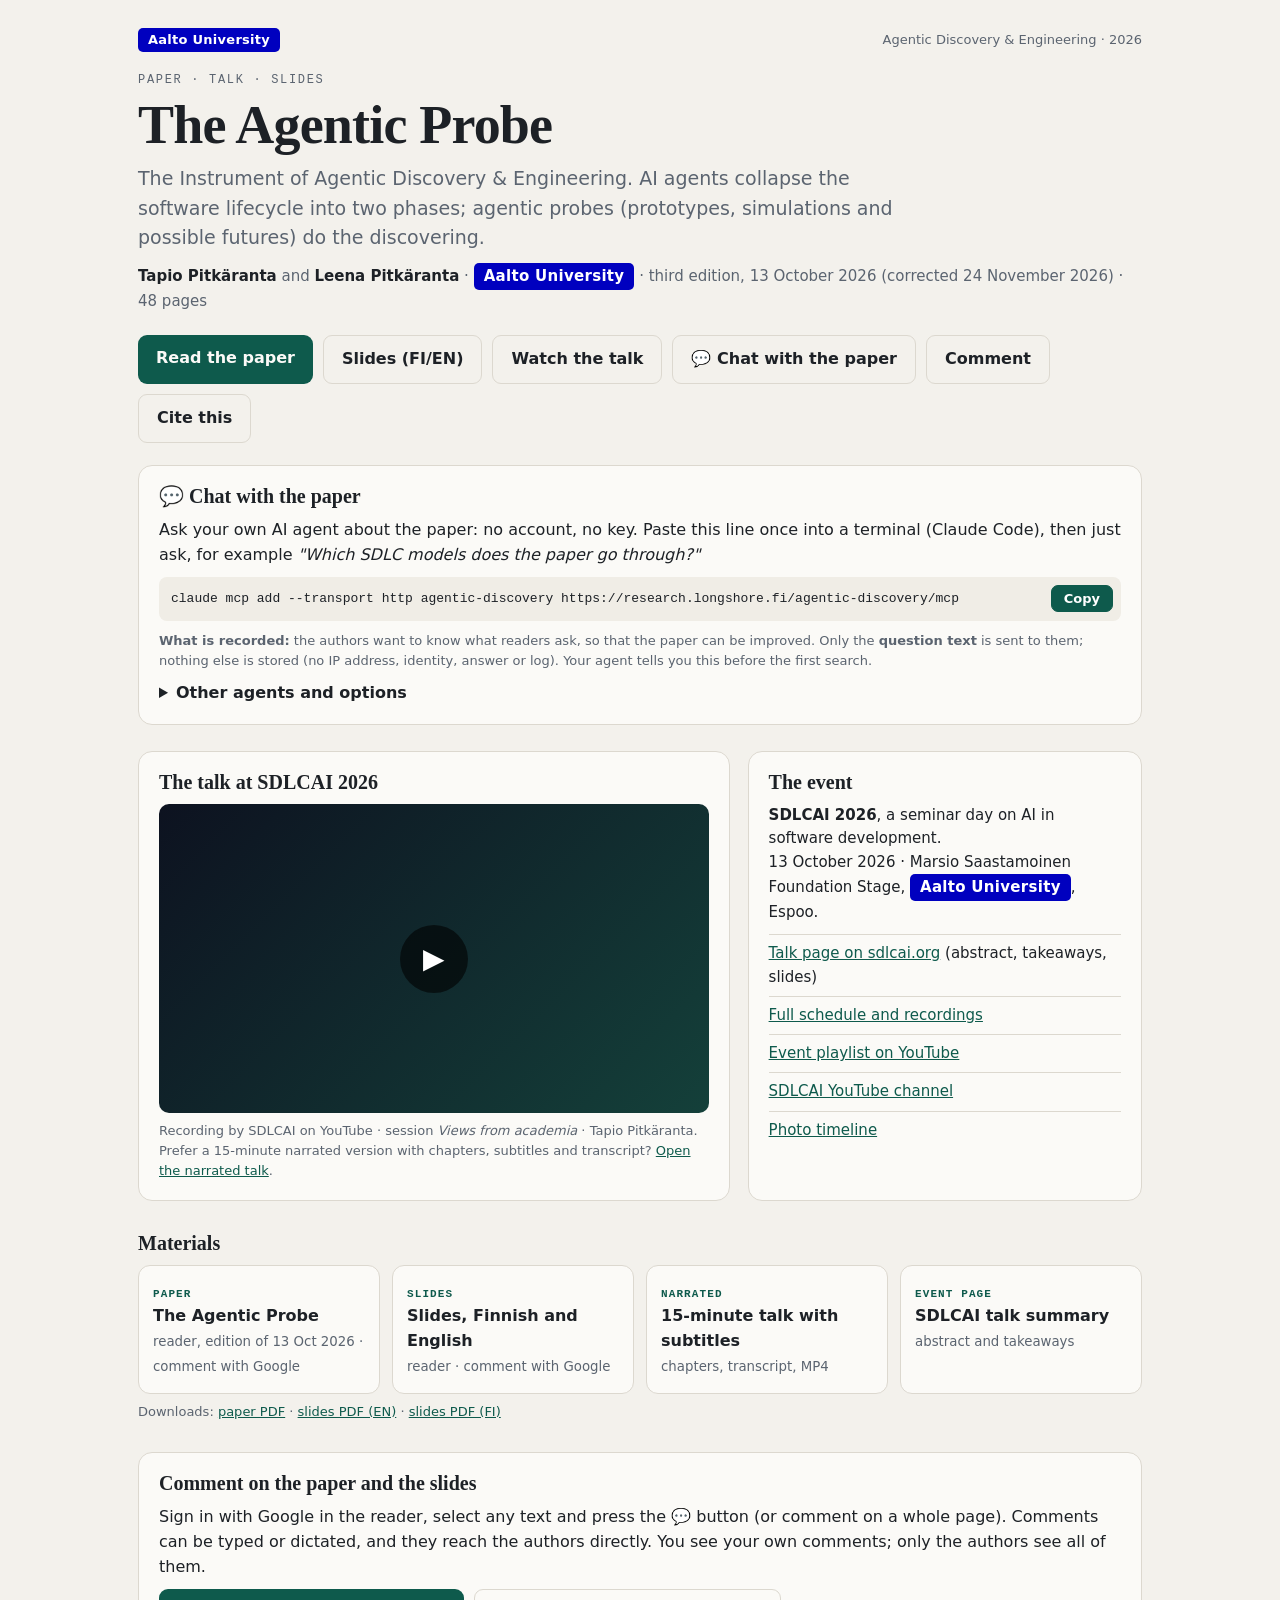
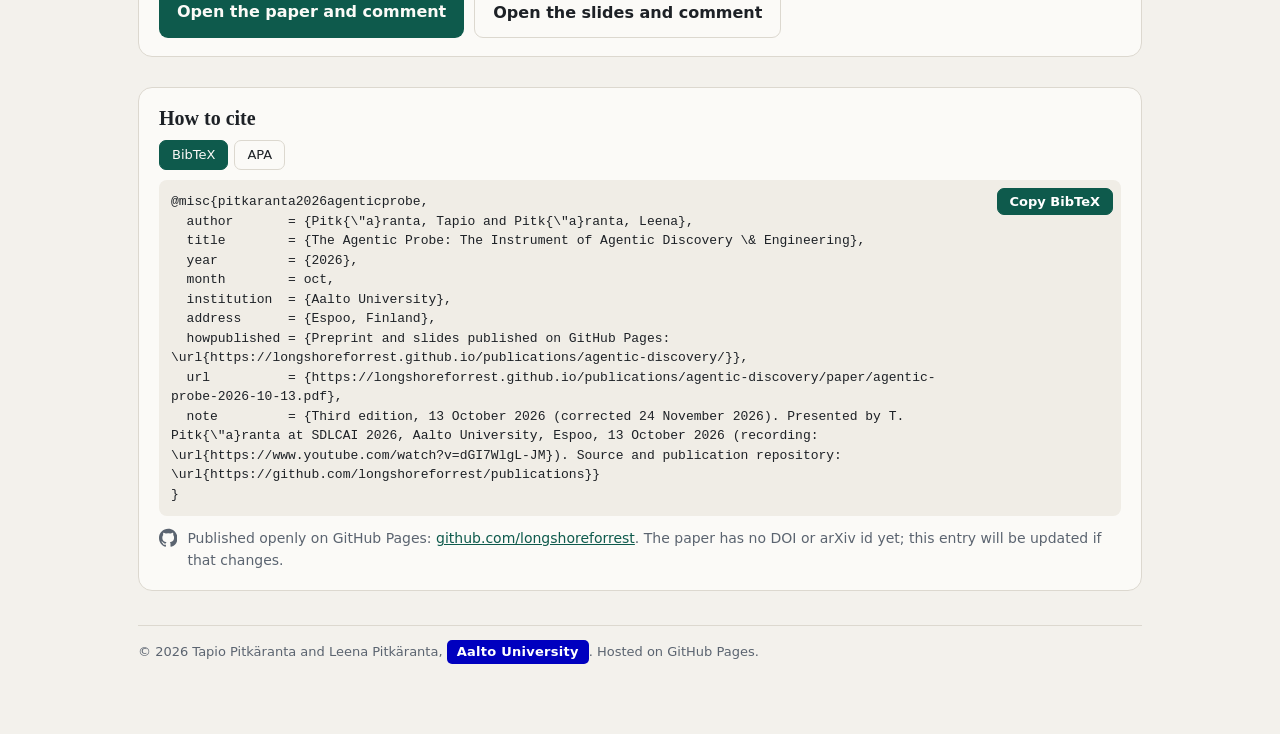
==== commit 94fc3568: "agentic-discovery: corrected paper PDFs (three internal notes removed from section 6, 24 Nov 2026) a" ====
--- a/agentic-discovery/index.html
+++ b/agentic-discovery/index.html
@@ -47,14 +47,27 @@
 <div class="eyebrow">Paper · Talk · Slides</div>
 <h1>The Agentic Probe</h1>
 <p class="lede">The Instrument of Agentic Discovery &amp; Engineering. AI agents collapse the software lifecycle into two phases; agentic probes (prototypes, simulations and possible futures) do the discovering.</p>
-<p class="by"><b>Tapio Pitkäranta</b> and <b>Leena Pitkäranta</b> · <span class="aalto">Aalto University</span> · third edition, 13 October 2026 · 49 pages</p>
+<p class="by"><b>Tapio Pitkäranta</b> and <b>Leena Pitkäranta</b> · <span class="aalto">Aalto University</span> · third edition, 13 October 2026 (corrected 24 November 2026) · 48 pages</p>
 <div class="cta">
   <a href="paper/">Read the paper</a>
   <a class="alt" href="deck/">Slides (FI/EN)</a>
   <a class="alt" href="https://www.youtube.com/watch?v=dGI7WlgL-JM">Watch the talk</a>
+  <a class="alt" href="#chat">💬 Chat with the paper</a>
   <a class="alt" href="#comment">Comment</a>
   <a class="alt" href="#cite">Cite this</a>
 </div>
+
+<section class="panel" id="chat" style="margin-top:22px">
+  <h2>💬 Chat with the paper</h2>
+  <p style="margin:0 0 10px">Ask your own AI agent about the paper: no account, no key. Paste this line once into a terminal (Claude Code), then just ask, for example <i>"Which SDLC models does the paper go through?"</i></p>
+  <div class="cbox"><button class="copy" id="cpchat">Copy</button><pre id="chatcmd">claude mcp add --transport http agentic-discovery https://research.longshore.fi/agentic-discovery/mcp</pre></div>
+  <p class="cap" style="margin-top:10px"><b>What is recorded:</b> the authors want to know what readers ask, so that the paper can be improved. Only the <b>question text</b> is sent to them; nothing else is stored (no IP address, identity, answer or log). Your agent tells you this before the first search.</p>
+  <details style="margin-top:10px"><summary><b>Other agents and options</b></summary>
+    <p class="cap" style="margin-top:10px">Claude Desktop, Cursor, VS Code and other MCP clients: add this server URL (type HTTP / "custom connector"; some clients need a paid plan for connectors).</p>
+    <div class="cbox"><button class="copy" id="cpurl">Copy</button><pre id="chaturl" style="padding-right:110px">https://research.longshore.fi/agentic-discovery/mcp</pre></div>
+    <p class="cap">No MCP support: have your agent call <code>https://research.longshore.fi/agentic-discovery/search?q=&lt;your question&gt;&amp;terms=&lt;English keywords&gt;</code>, which returns the best passages as JSON (the question is forwarded the same way).</p>
+  </details>
+</section>
 
 <div class="grid">
   <section class="panel">
@@ -103,9 +116,9 @@
   address      = {Espoo, Finland},
   howpublished = {Preprint and slides published on GitHub Pages: \url{https://longshoreforrest.github.io/publications/agentic-discovery/}},
   url          = {https://longshoreforrest.github.io/publications/agentic-discovery/paper/agentic-probe-2026-10-13.pdf},
-  note         = {Third edition, 13 October 2026. Presented by T. Pitk{\"a}ranta at SDLCAI 2026, Aalto University, Espoo, 13 October 2026 (recording: \url{https://www.youtube.com/watch?v=dGI7WlgL-JM}). Source and publication repository: \url{https://github.com/longshoreforrest/publications}}
+  note         = {Third edition, 13 October 2026 (corrected 24 November 2026). Presented by T. Pitk{\"a}ranta at SDLCAI 2026, Aalto University, Espoo, 13 October 2026 (recording: \url{https://www.youtube.com/watch?v=dGI7WlgL-JM}). Source and publication repository: \url{https://github.com/longshoreforrest/publications}}
 }</pre></div>
-  <div class="cbox" id="apabox" hidden><button class="copy" id="cpa">Copy APA</button><pre id="apa">Pitkäranta, T., &amp; Pitkäranta, L. (2026). The Agentic Probe: The Instrument of Agentic Discovery &amp; Engineering (Edition of 13 October 2026) [Preprint; presented at SDLCAI 2026, Aalto University, Espoo]. Aalto University. Published on GitHub Pages. https://longshoreforrest.github.io/publications/agentic-discovery/ · Talk recording: https://www.youtube.com/watch?v=dGI7WlgL-JM</pre></div>
+  <div class="cbox" id="apabox" hidden><button class="copy" id="cpa">Copy APA</button><pre id="apa">Pitkäranta, T., &amp; Pitkäranta, L. (2026). The Agentic Probe: The Instrument of Agentic Discovery &amp; Engineering (Edition of 13 October 2026, corrected 24 November 2026) [Preprint; presented at SDLCAI 2026, Aalto University, Espoo]. Aalto University. Published on GitHub Pages. https://longshoreforrest.github.io/publications/agentic-discovery/ · Talk recording: https://www.youtube.com/watch?v=dGI7WlgL-JM</pre></div>
   <div class="gh"><svg width="20" height="20" viewBox="0 0 16 16" fill="currentColor"><path d="M8 0C3.58 0 0 3.58 0 8c0 3.54 2.29 6.53 5.47 7.59.4.07.55-.17.55-.38v-1.33c-2.23.48-2.7-1.07-2.7-1.07-.36-.92-.89-1.17-.89-1.17-.73-.5.05-.49.05-.49.8.06 1.23.83 1.23.83.71 1.22 1.87.87 2.33.66.07-.52.28-.87.5-1.07-1.78-.2-3.64-.89-3.64-3.95 0-.87.31-1.59.82-2.15-.08-.2-.36-1.02.08-2.12 0 0 .67-.21 2.2.82a7.6 7.6 0 0 1 4 0c1.53-1.04 2.2-.82 2.2-.82.44 1.1.16 1.92.08 2.12.51.56.82 1.28.82 2.15 0 3.07-1.87 3.75-3.65 3.95.29.25.54.73.54 1.48v2.2c0 .21.15.46.55.38A8 8 0 0 0 16 8c0-4.42-3.58-8-8-8z"/></svg>
   <span>Published openly on GitHub Pages: <a href="https://github.com/longshoreforrest/publications">github.com/longshoreforrest</a>. The paper has no DOI or arXiv id yet; this entry will be updated if that changes.</span></div>
 </section>
@@ -118,7 +131,11 @@
 var bib=document.getElementById('bib'),apa=document.getElementById('apa');
 document.querySelectorAll('.tabs button').forEach(function(b){b.onclick=function(){document.querySelectorAll('.tabs button').forEach(function(x){x.classList.toggle('on',x===b)});bib.parentNode.hidden=b.dataset.t!=='bib';document.getElementById('apabox').hidden=b.dataset.t!=='apa'}});
 document.getElementById('cpb').onclick=function(){cpy(bib.textContent,this)};document.getElementById('cpa').onclick=function(){cpy(apa.textContent,this)};
-bib.onclick=function(){cpy(bib.textContent,document.getElementById('cpb'))};</script><script>window.__MYPA_SITE__="Agentic-Probe";window.__MYPA_ENDPOINT__="https://mypa.longshoreforrest.workers.dev/collect";window.__MYPA_PAGE__="landing";</script>
+bib.onclick=function(){cpy(bib.textContent,document.getElementById('cpb'))};</script><script>(function(){var a=document.getElementById('cpchat'),b=document.getElementById('cpurl');
+a.onclick=function(){cpy(document.getElementById('chatcmd').textContent,a)};document.getElementById('chatcmd').onclick=a.onclick;
+b.onclick=function(){cpy(document.getElementById('chaturl').textContent,b)};document.getElementById('chaturl').onclick=b.onclick;
+if(location.hash==='#chat'){var d=document.querySelector('#chat details');if(d)d.open=false}})();</script>
+<script>window.__MYPA_SITE__="Agentic-Probe";window.__MYPA_ENDPOINT__="https://mypa.longshoreforrest.workers.dev/collect";window.__MYPA_PAGE__="landing";</script>
 <script>
 /*!
  * MyPublicAnalytics beacon — selainpuolen snippet.
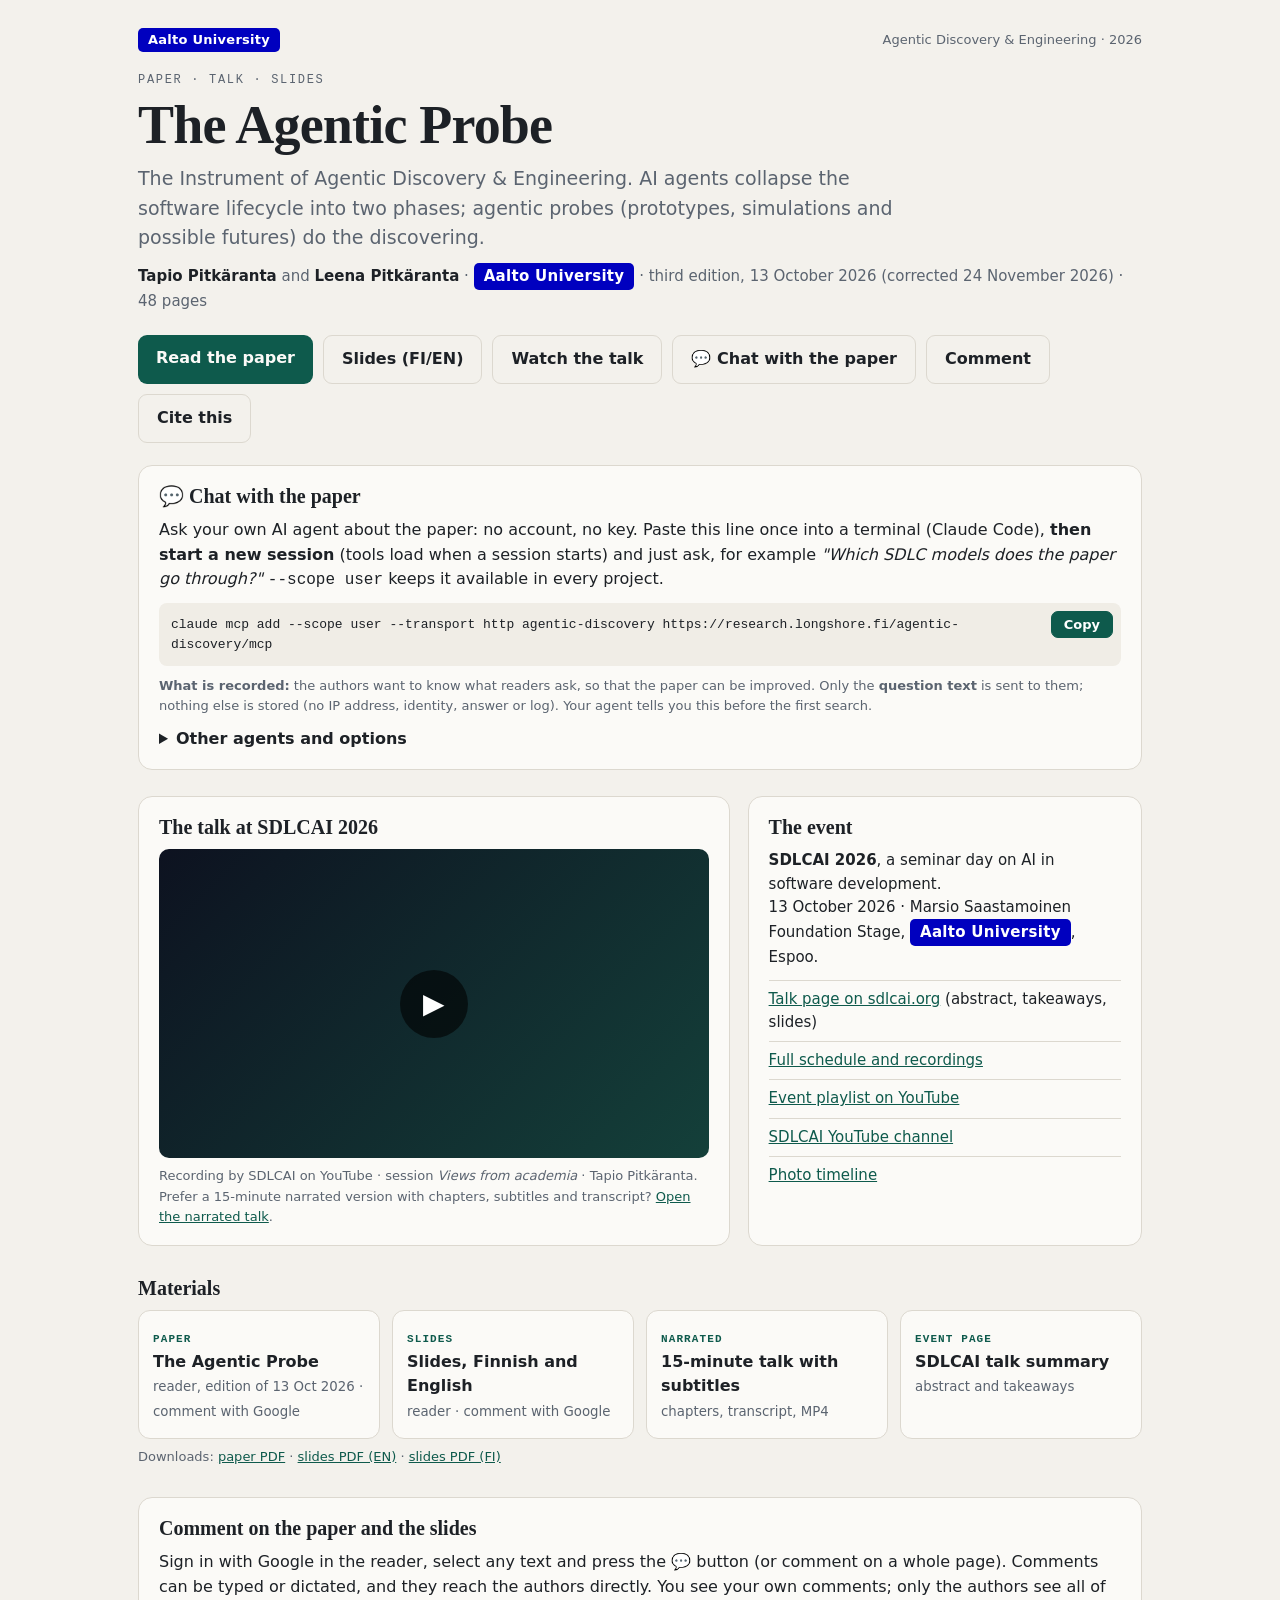
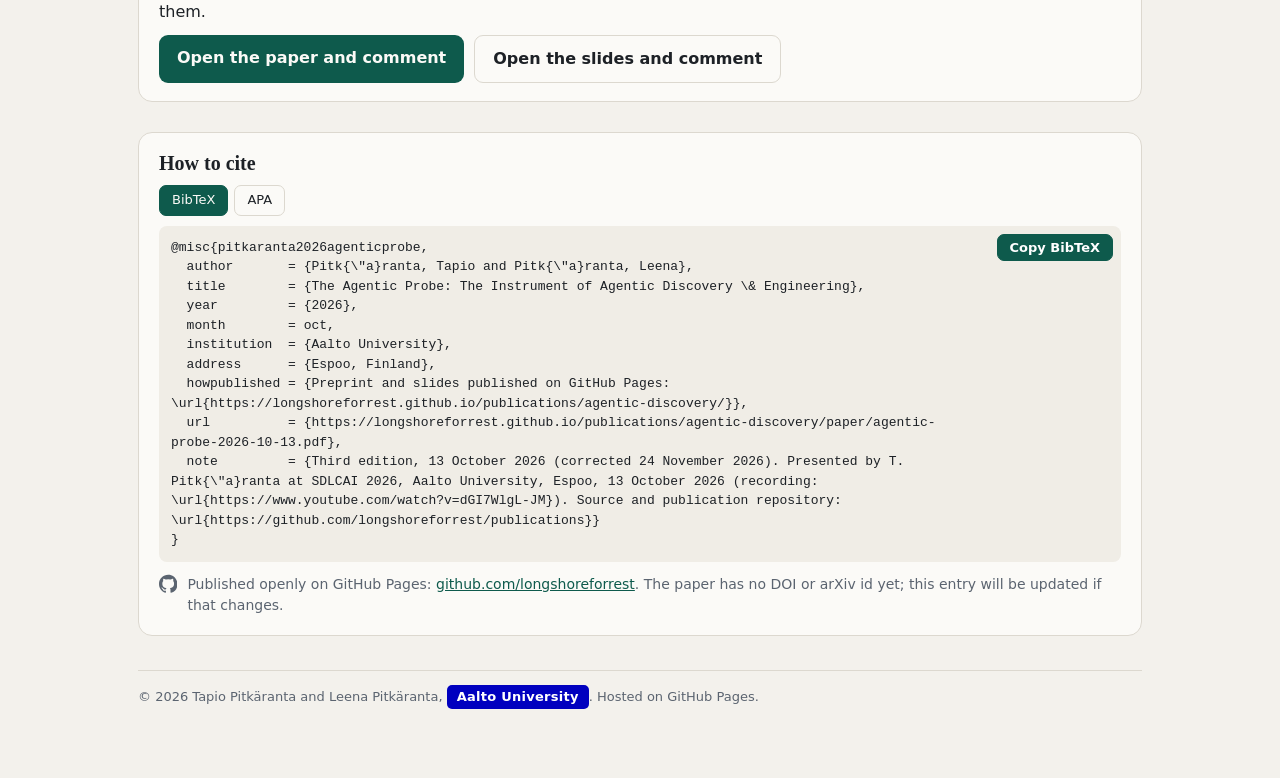
==== commit 3f38f424: "agentic-discovery: overview page: 'start a new session' and --scope user in the chat instructions" ====
--- a/agentic-discovery/index.html
+++ b/agentic-discovery/index.html
@@ -59,8 +59,8 @@
 
 <section class="panel" id="chat" style="margin-top:22px">
   <h2>💬 Chat with the paper</h2>
-  <p style="margin:0 0 10px">Ask your own AI agent about the paper: no account, no key. Paste this line once into a terminal (Claude Code), then just ask, for example <i>"Which SDLC models does the paper go through?"</i></p>
-  <div class="cbox"><button class="copy" id="cpchat">Copy</button><pre id="chatcmd">claude mcp add --transport http agentic-discovery https://research.longshore.fi/agentic-discovery/mcp</pre></div>
+  <p style="margin:0 0 10px">Ask your own AI agent about the paper: no account, no key. Paste this line once into a terminal (Claude Code), <b>then start a new session</b> (tools load when a session starts) and just ask, for example <i>"Which SDLC models does the paper go through?"</i> <code>--scope user</code> keeps it available in every project.</p>
+  <div class="cbox"><button class="copy" id="cpchat">Copy</button><pre id="chatcmd">claude mcp add --scope user --transport http agentic-discovery https://research.longshore.fi/agentic-discovery/mcp</pre></div>
   <p class="cap" style="margin-top:10px"><b>What is recorded:</b> the authors want to know what readers ask, so that the paper can be improved. Only the <b>question text</b> is sent to them; nothing else is stored (no IP address, identity, answer or log). Your agent tells you this before the first search.</p>
   <details style="margin-top:10px"><summary><b>Other agents and options</b></summary>
     <p class="cap" style="margin-top:10px">Claude Desktop, Cursor, VS Code and other MCP clients: add this server URL (type HTTP / "custom connector"; some clients need a paid plan for connectors).</p>
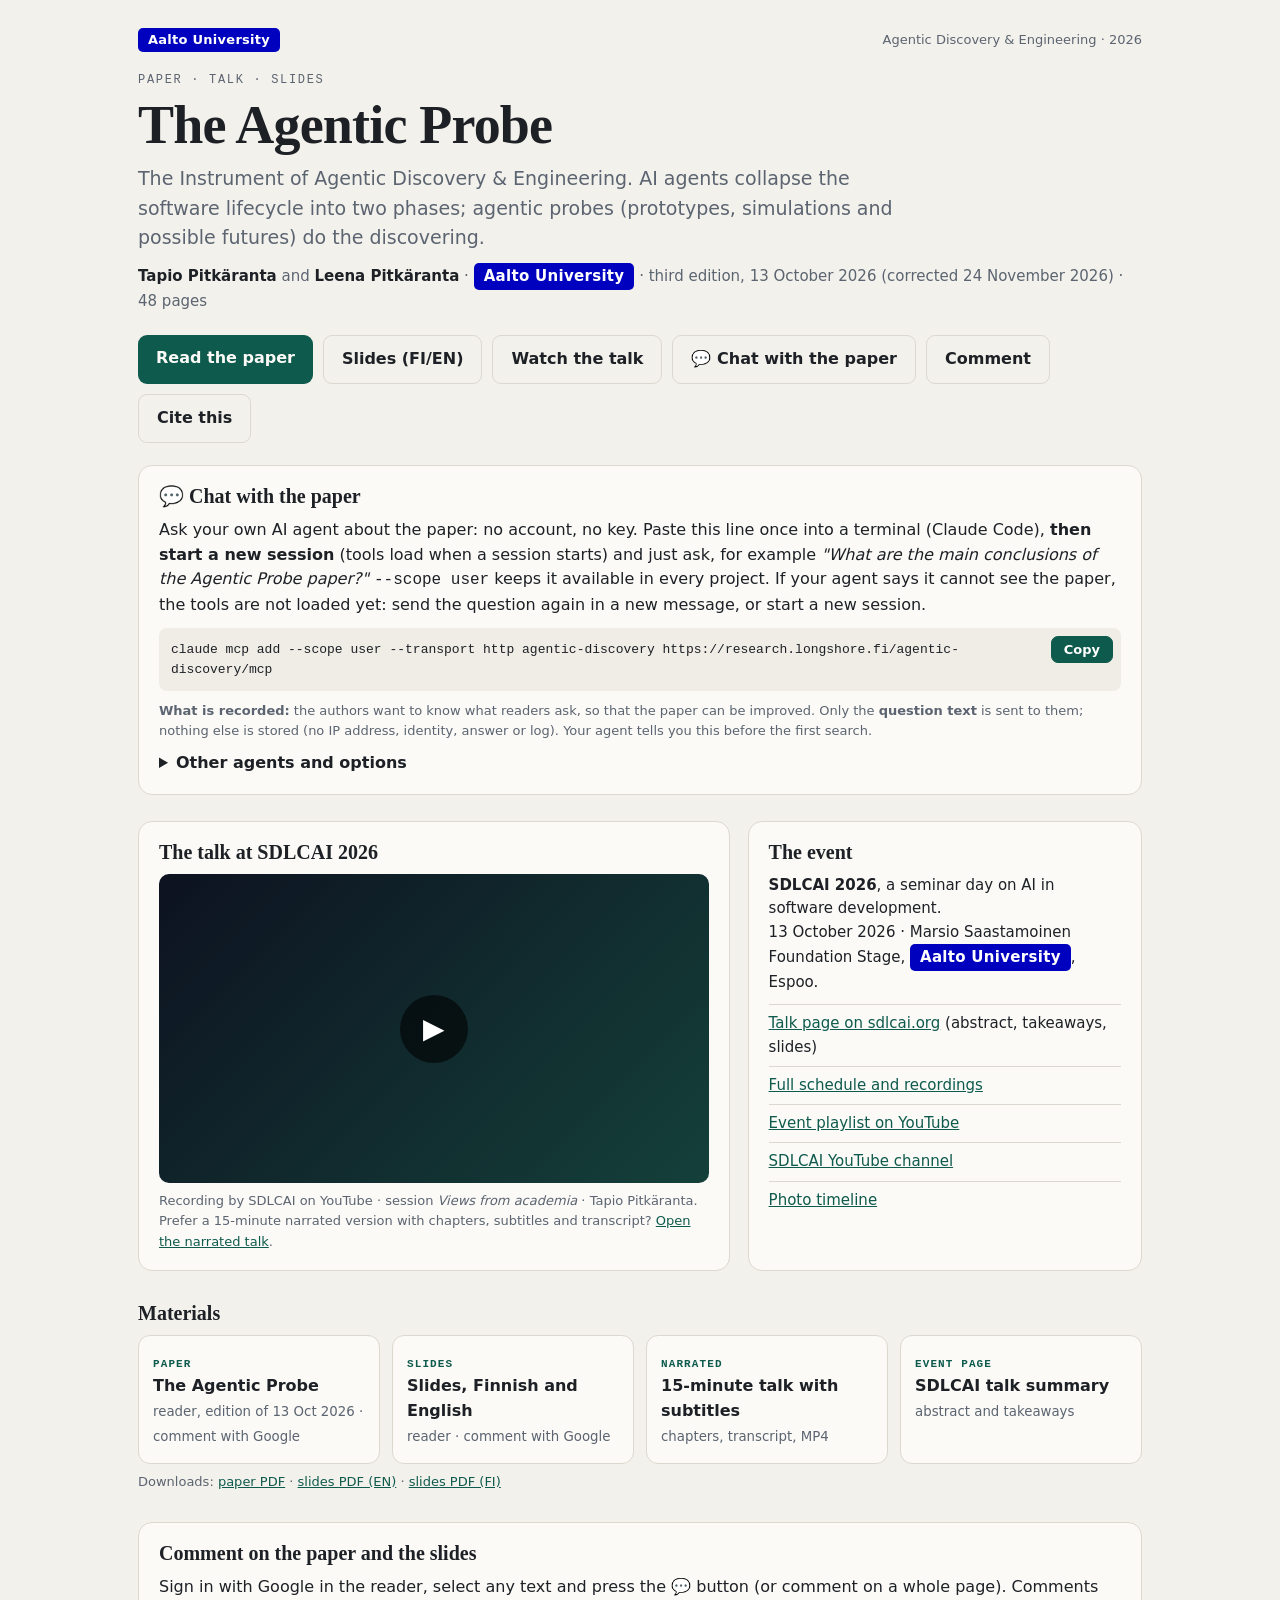
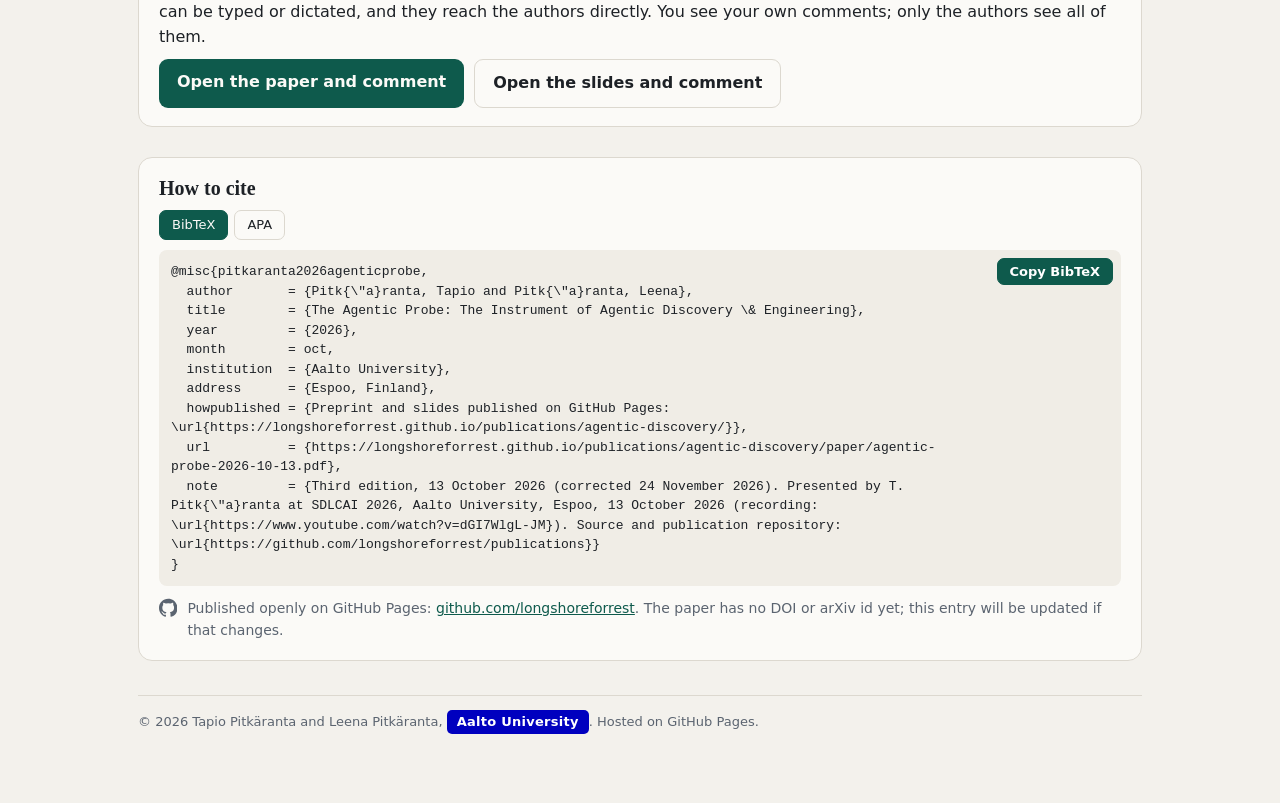
==== commit 99c715cb: "agentic-discovery: overview page: example question names the paper; hint if the agent cannot see the" ====
--- a/agentic-discovery/index.html
+++ b/agentic-discovery/index.html
@@ -59,7 +59,7 @@
 
 <section class="panel" id="chat" style="margin-top:22px">
   <h2>💬 Chat with the paper</h2>
-  <p style="margin:0 0 10px">Ask your own AI agent about the paper: no account, no key. Paste this line once into a terminal (Claude Code), <b>then start a new session</b> (tools load when a session starts) and just ask, for example <i>"Which SDLC models does the paper go through?"</i> <code>--scope user</code> keeps it available in every project.</p>
+  <p style="margin:0 0 10px">Ask your own AI agent about the paper: no account, no key. Paste this line once into a terminal (Claude Code), <b>then start a new session</b> (tools load when a session starts) and just ask, for example <i>"What are the main conclusions of the Agentic Probe paper?"</i> <code>--scope user</code> keeps it available in every project. If your agent says it cannot see the paper, the tools are not loaded yet: send the question again in a new message, or start a new session.</p>
   <div class="cbox"><button class="copy" id="cpchat">Copy</button><pre id="chatcmd">claude mcp add --scope user --transport http agentic-discovery https://research.longshore.fi/agentic-discovery/mcp</pre></div>
   <p class="cap" style="margin-top:10px"><b>What is recorded:</b> the authors want to know what readers ask, so that the paper can be improved. Only the <b>question text</b> is sent to them; nothing else is stored (no IP address, identity, answer or log). Your agent tells you this before the first search.</p>
   <details style="margin-top:10px"><summary><b>Other agents and options</b></summary>
